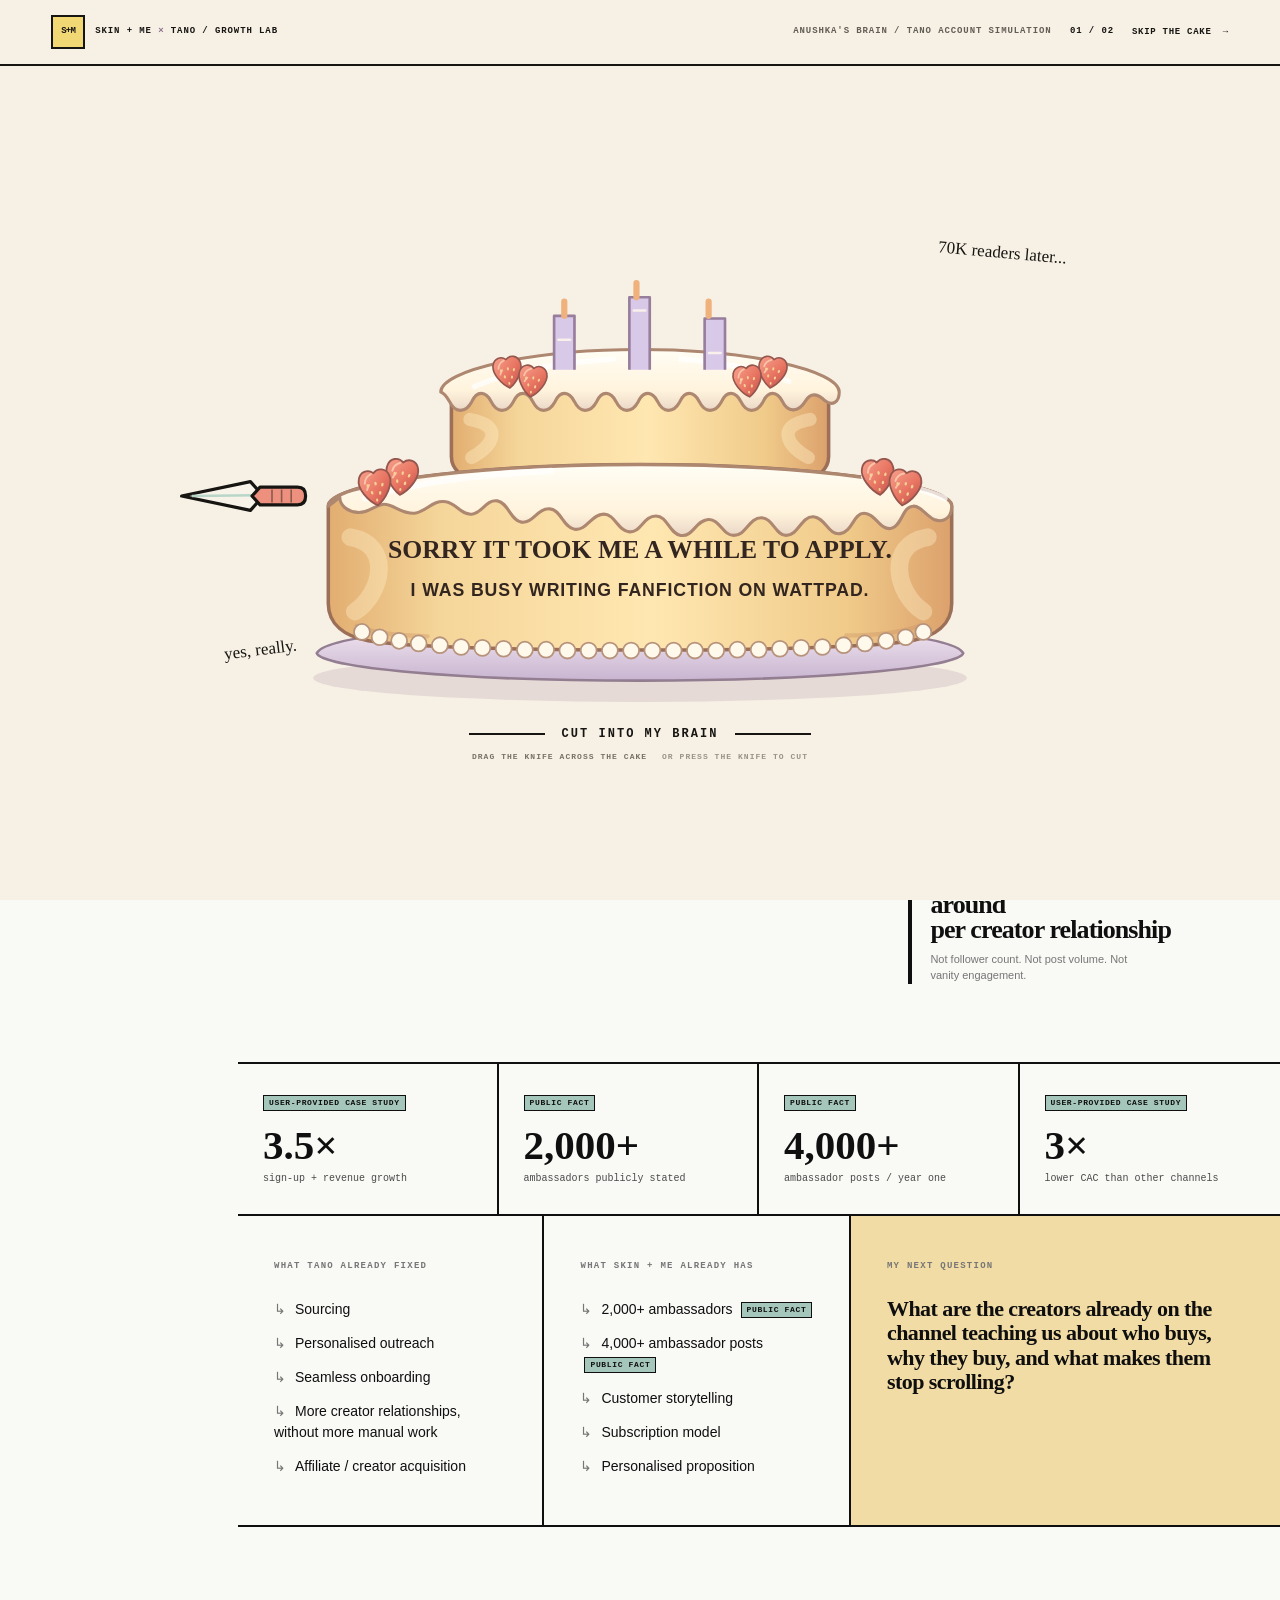
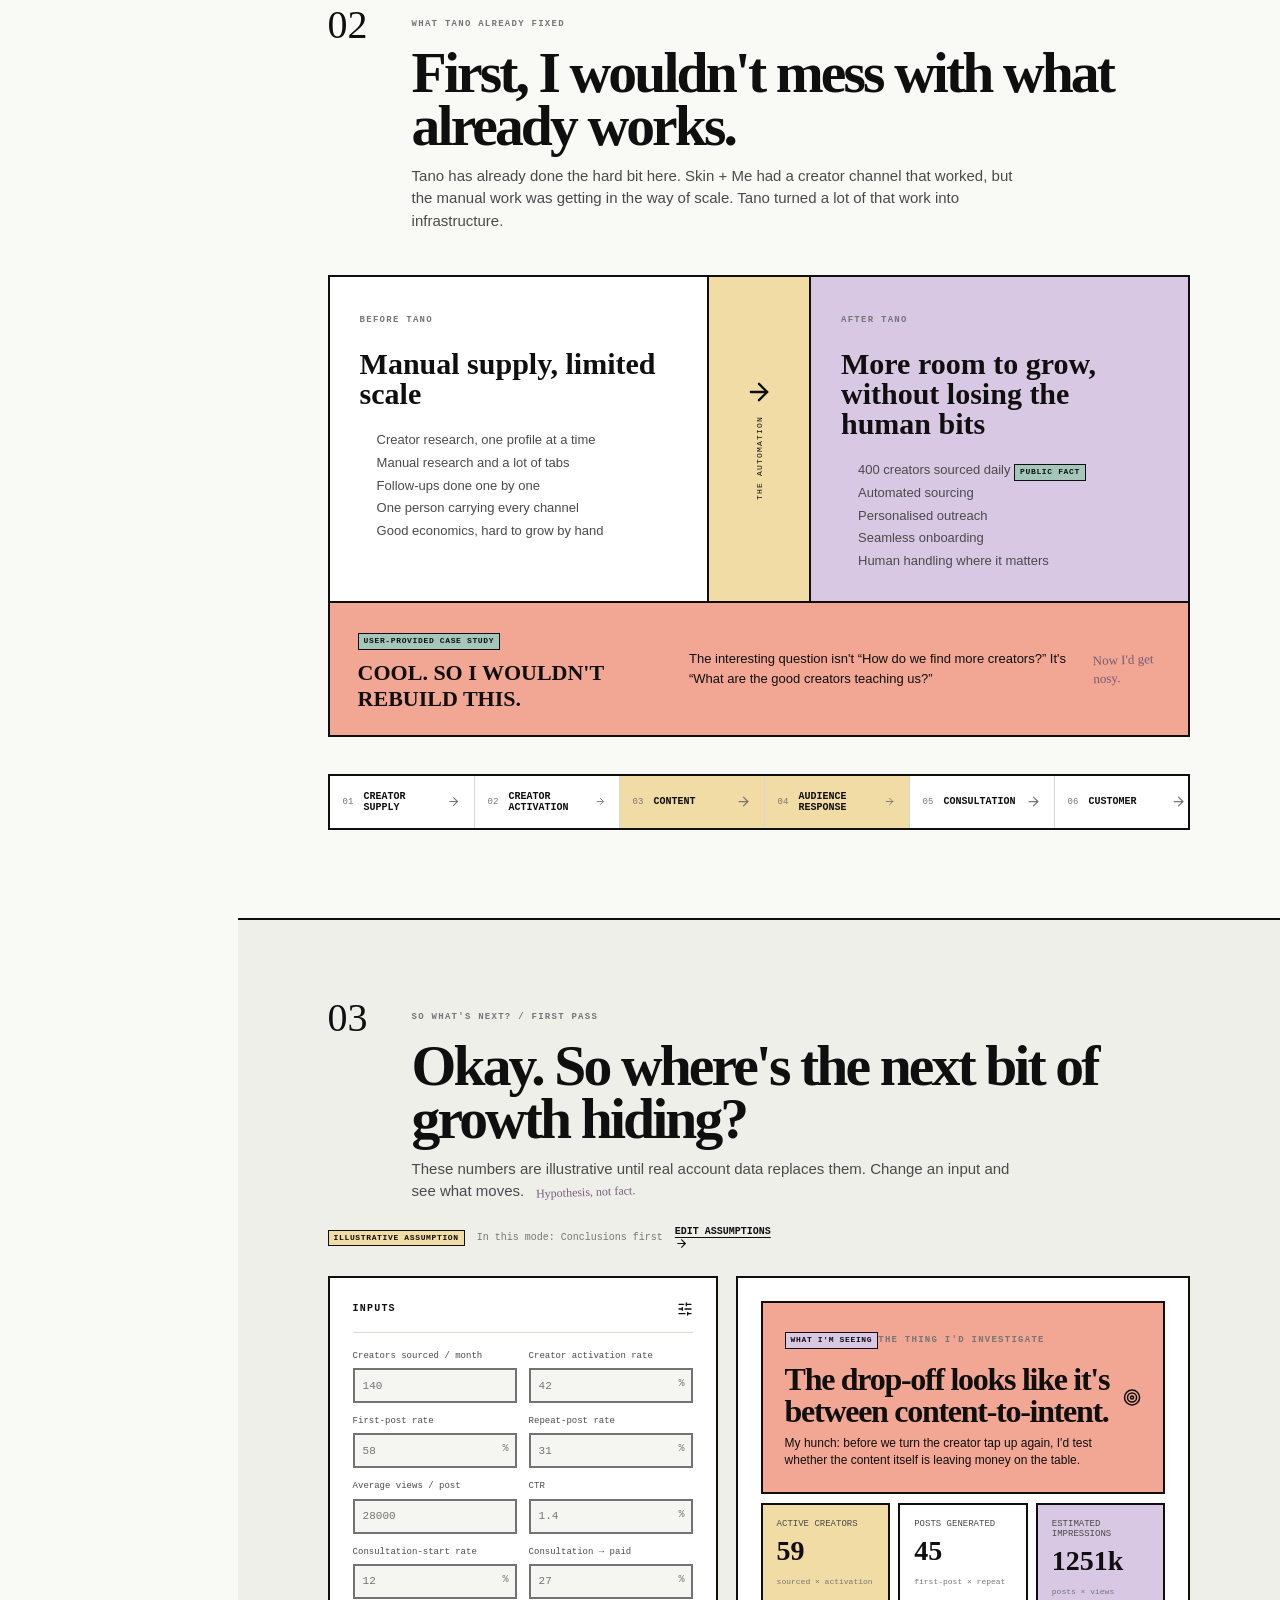
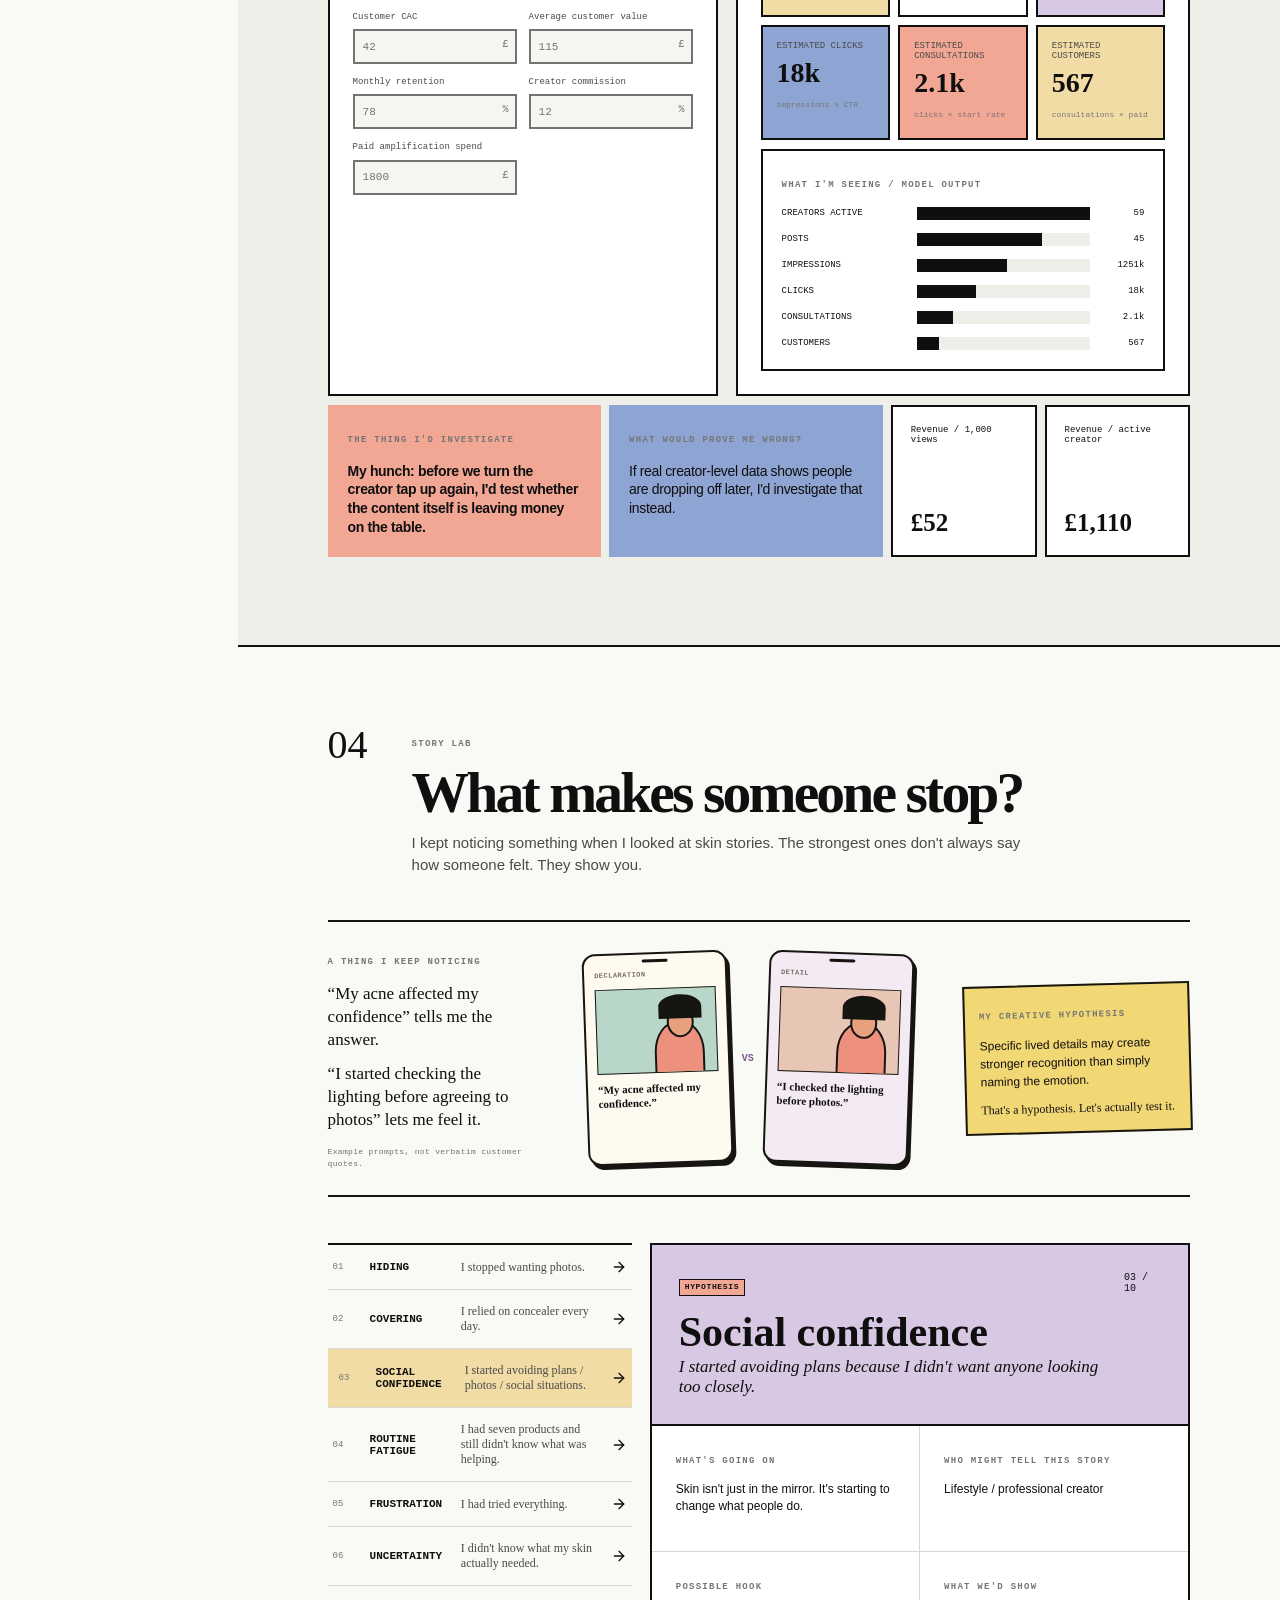
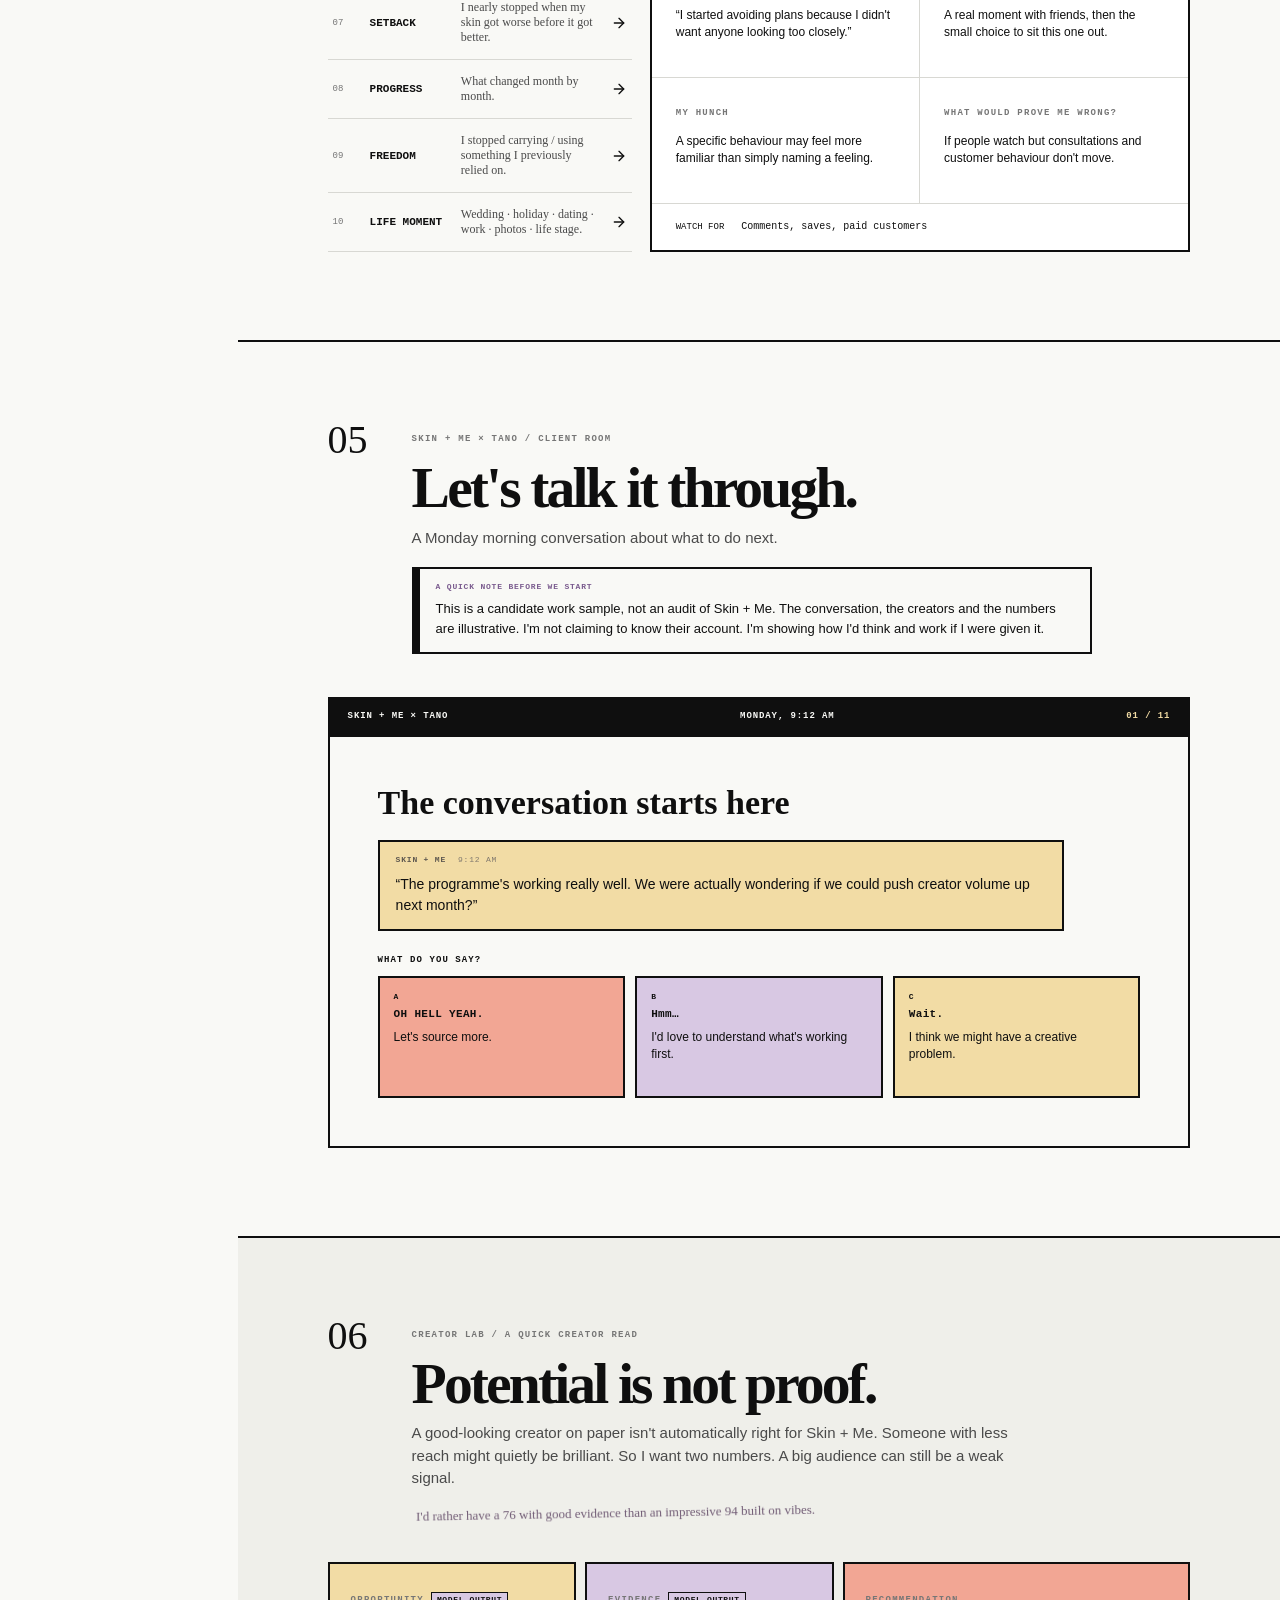
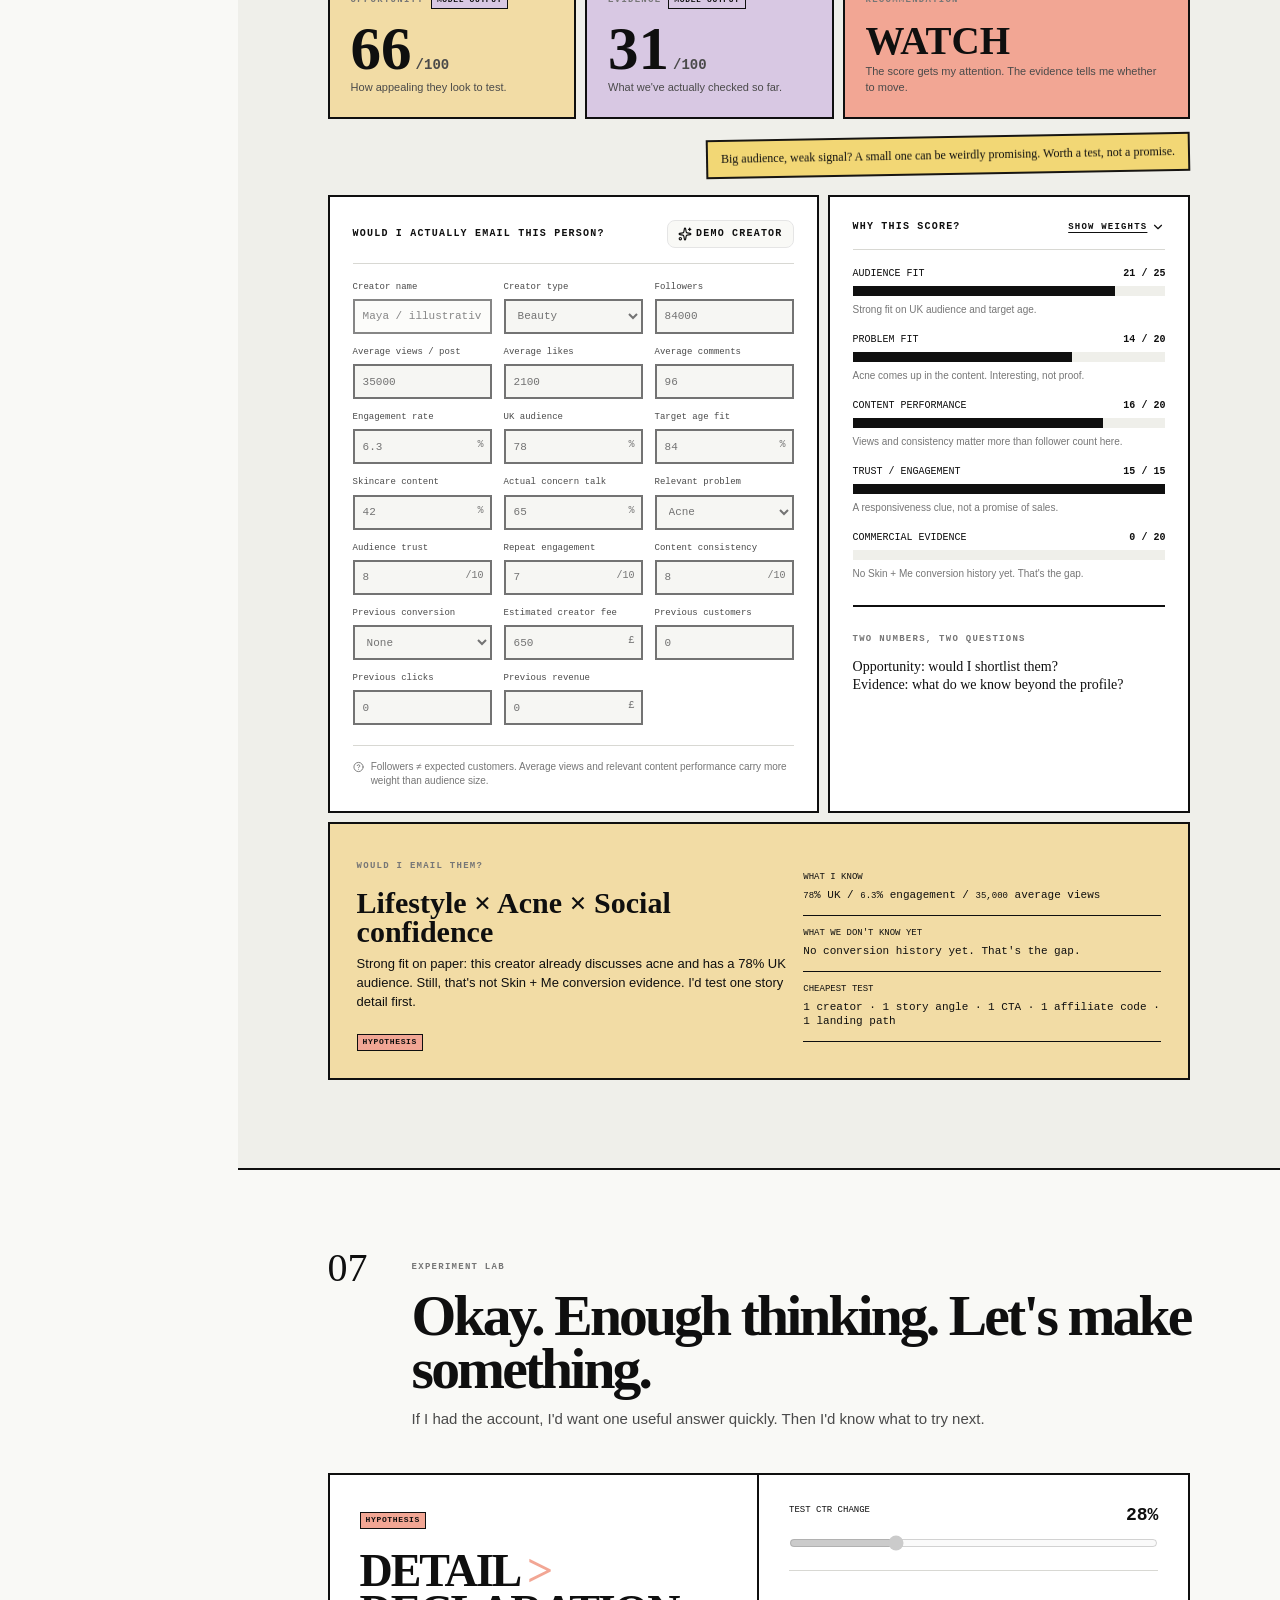
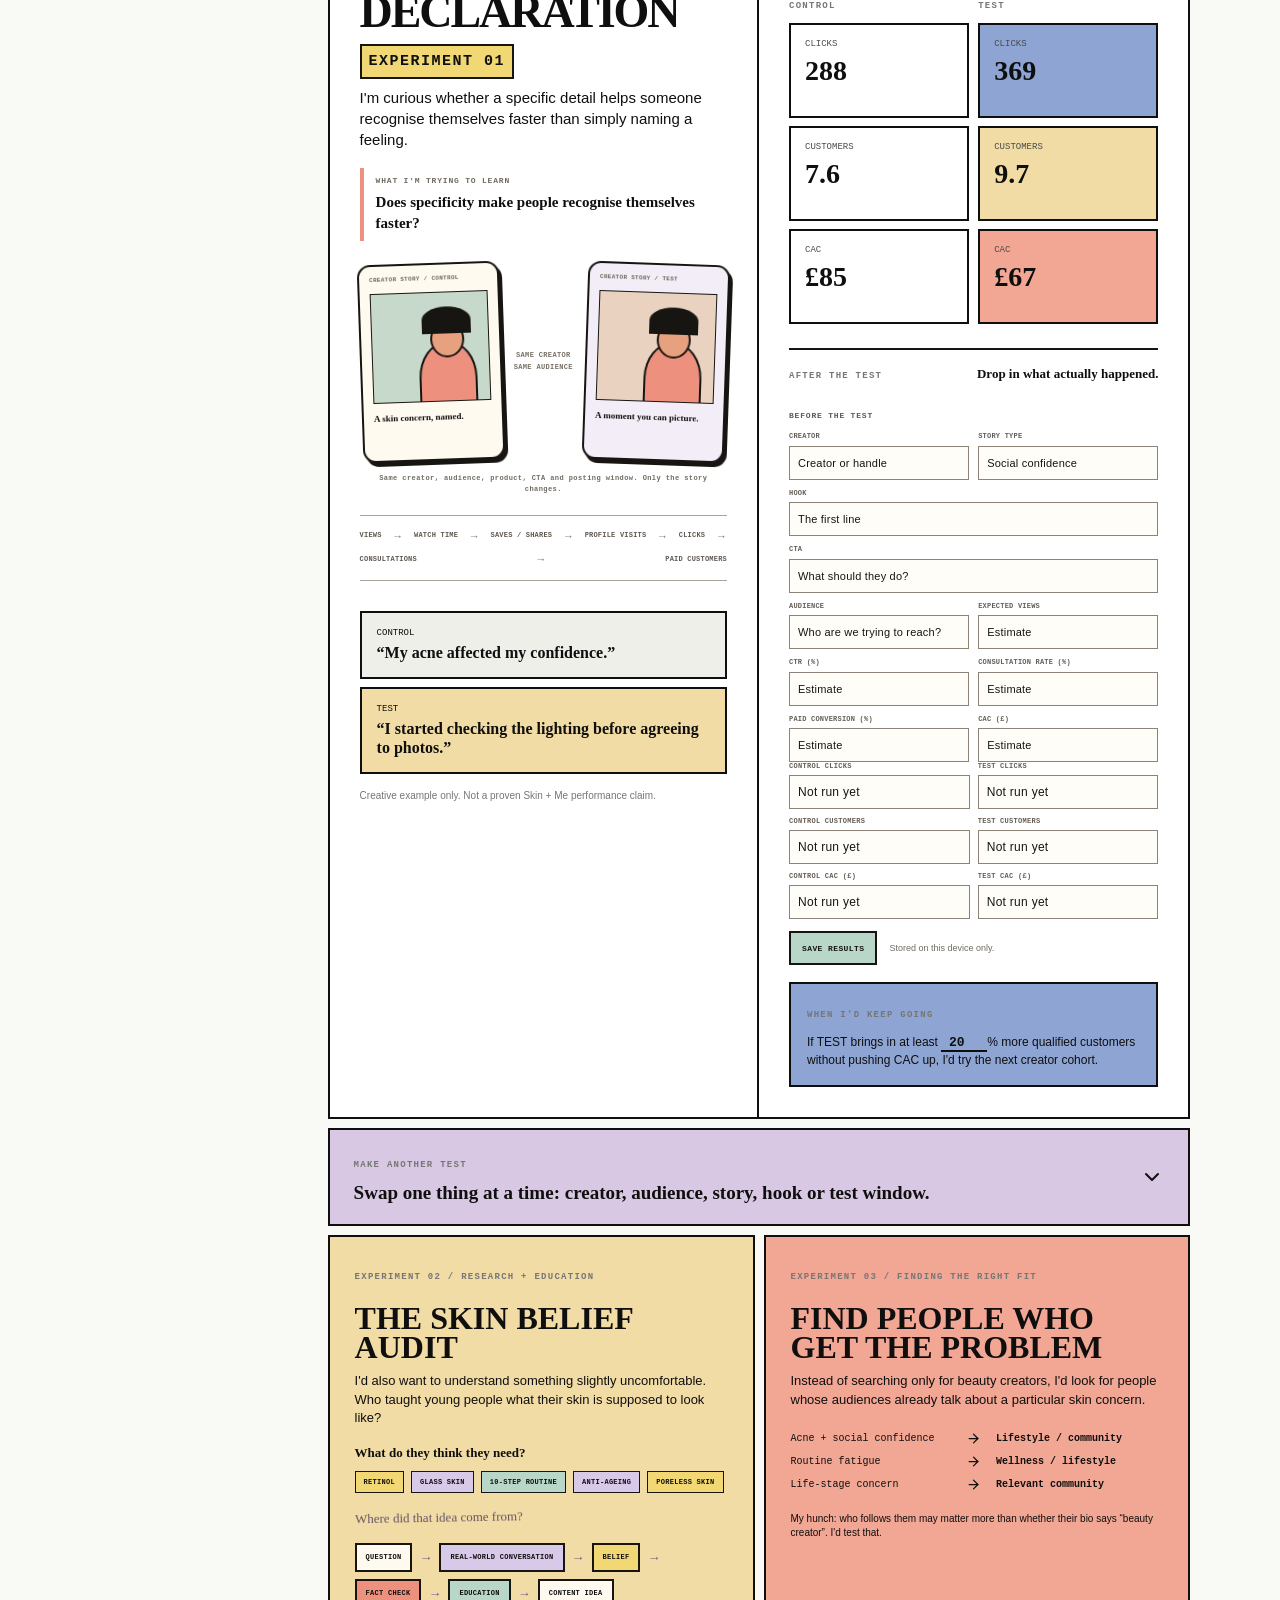
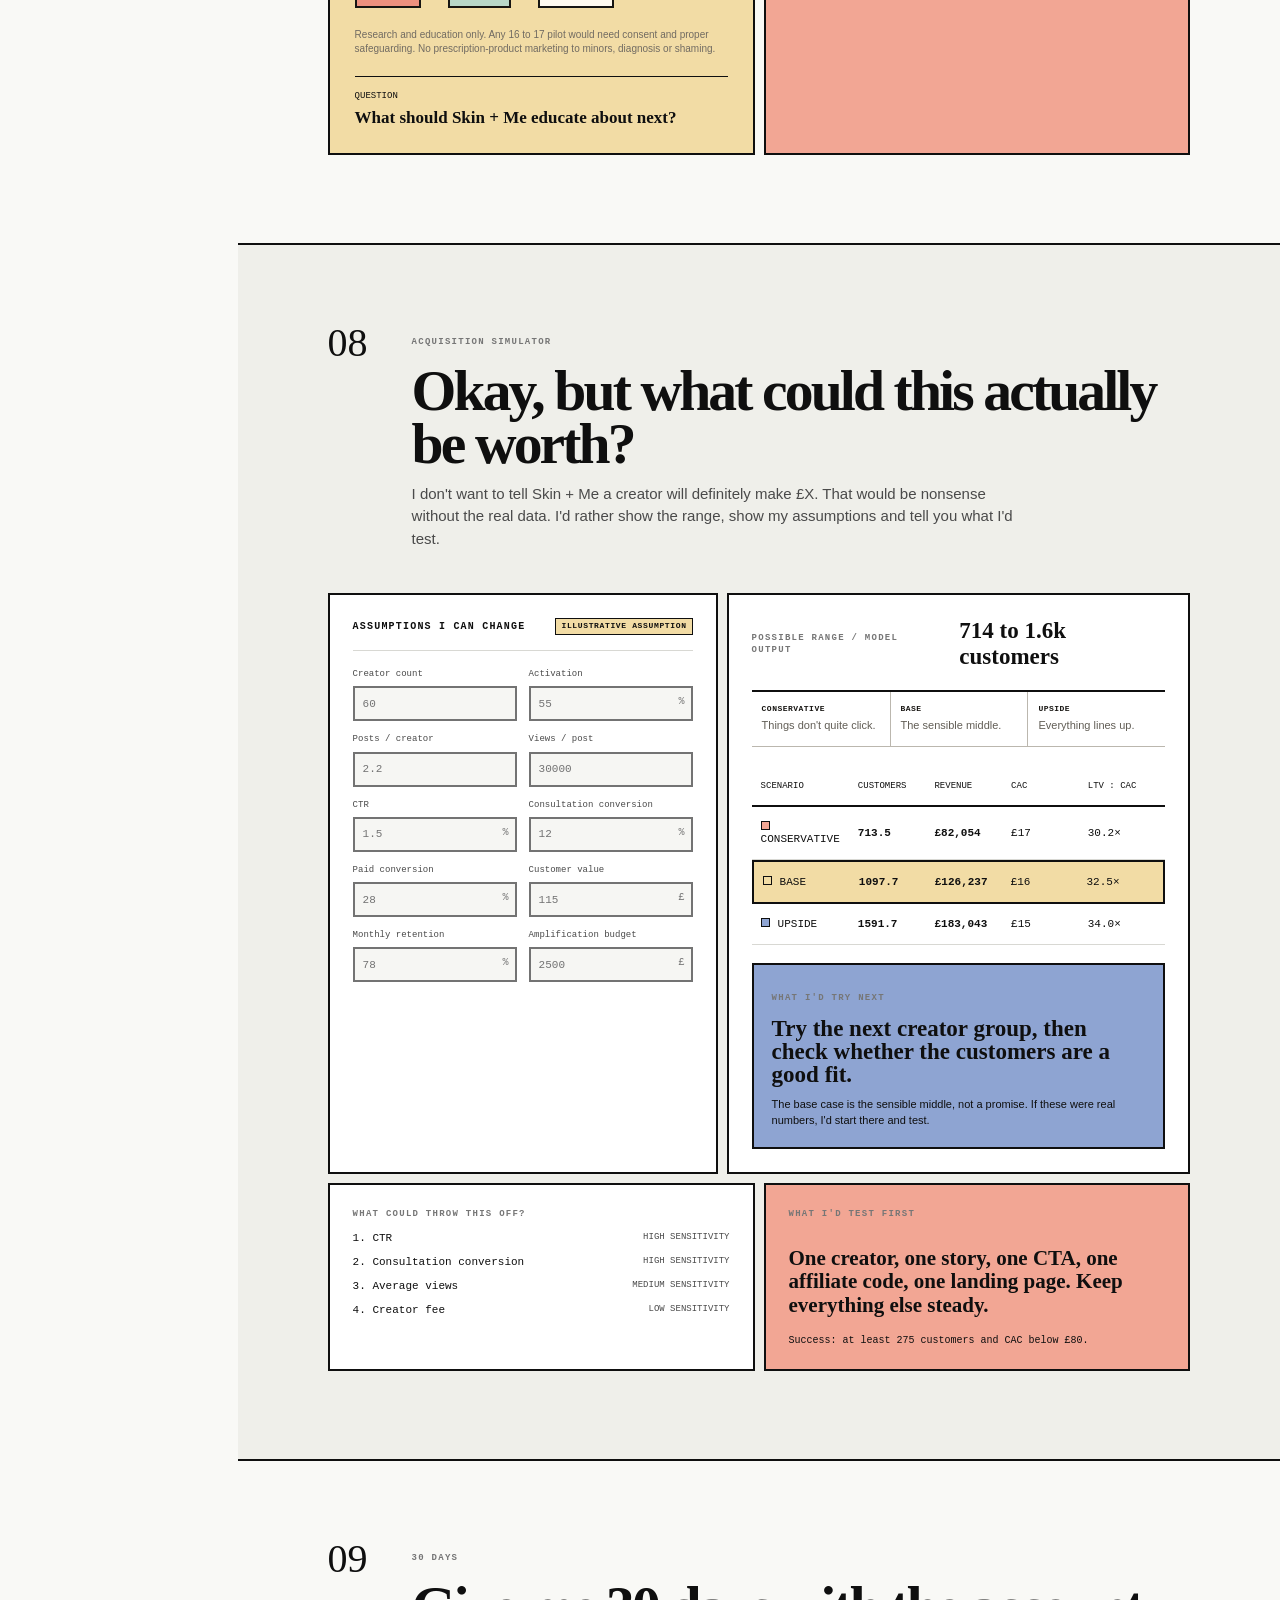
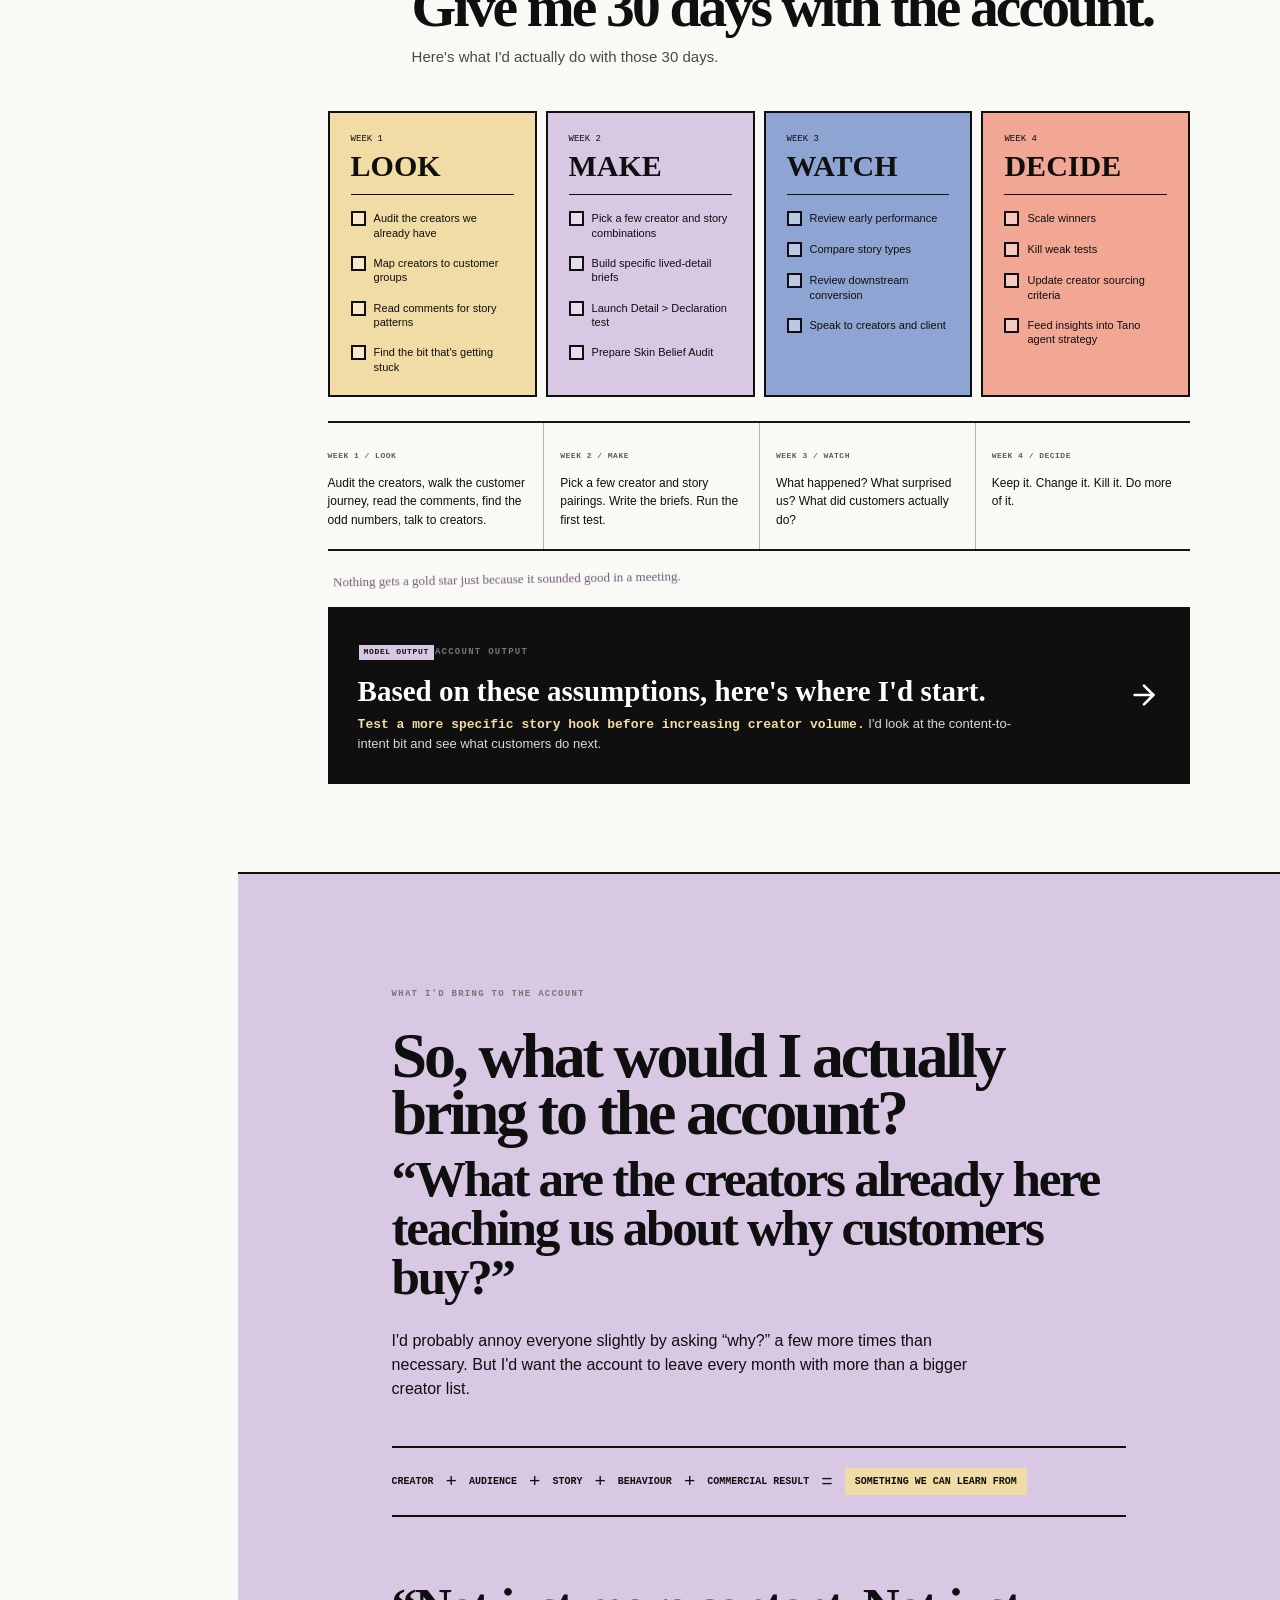
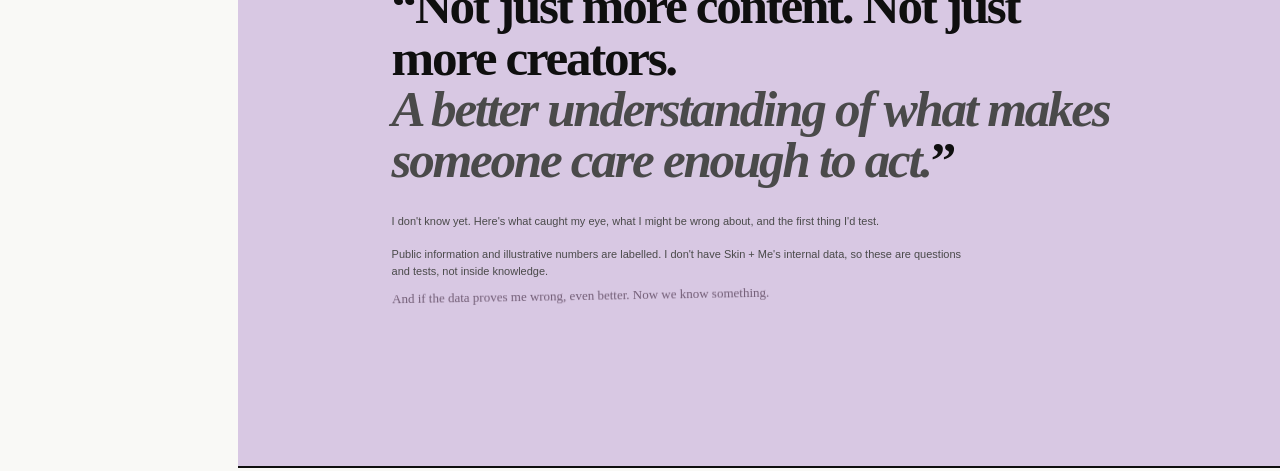
==== main.html @ 36d95159 "Initial Commit" ====
<!DOCTYPE html>
<html lang="en">

<head>
    <meta charset="UTF-8">
    <meta name="viewport" content="width=device-width, initial-scale=1.0">
    <title>scale-diagnosis</title>
    <link rel="stylesheet" href="formatting.css">
    <link rel="stylesheet" href="opening.css">
    <link rel="stylesheet" href="client-room.css">
</head>

<body>
    <div id="root">
        <div class="opening" id="opening" hidden>
            <header class="opening-topline">
                <a class="opening-wordmark" href="#" aria-label="Skin + Me by Tano, Anushka's Growth Lab">
                    <span class="opening-mark">S+M</span>
                    <span>SKIN + ME <i>×</i> TANO / GROWTH LAB</span>
                </a>
                <span class="opening-edition">ANUSHKA'S BRAIN / TANO ACCOUNT SIMULATION <b>01 / 02</b></span>
                <button class="opening-skip" id="opening-skip" type="button">SKIP THE CAKE <span aria-hidden="true">&rarr;</span></button>
            </header>

            <section class="opening-screen cake-screen" id="cake-screen" aria-labelledby="cake-accessible-title">
                <h1 class="opening-sr-only" id="cake-accessible-title">Sorry it took me a while to apply. I was busy writing fanfiction on Wattpad.</h1>
                <div class="cake-stage" id="cake-stage" aria-live="polite">
                    <svg class="opening-svg-defs" aria-hidden="true" focusable="false">
                        <defs>
                            <linearGradient id="cake-sponge" x1="0" y1="0" x2="1" y2="0">
                                <stop offset="0" stop-color="#e2ad70" />
                                <stop offset=".18" stop-color="#f5d69a" />
                                <stop offset=".52" stop-color="#ffe7b1" />
                                <stop offset=".83" stop-color="#f0cb8a" />
                                <stop offset="1" stop-color="#dca16c" />
                            </linearGradient>
                            <linearGradient id="cake-cream" x1="0" y1="0" x2="0" y2="1">
                                <stop offset="0" stop-color="#fffdf5" />
                                <stop offset=".68" stop-color="#fff3dc" />
                                <stop offset="1" stop-color="#ead7c7" />
                            </linearGradient>
                            <linearGradient id="cake-berry" x1="0" y1="0" x2="1" y2="1">
                                <stop offset="0" stop-color="#f6a18c" />
                                <stop offset=".55" stop-color="#e87562" />
                                <stop offset="1" stop-color="#bd4f4b" />
                            </linearGradient>
                            <linearGradient id="cake-plate" x1="0" y1="0" x2="0" y2="1">
                                <stop offset="0" stop-color="#f5eaf3" />
                                <stop offset="1" stop-color="#c8b4d0" />
                            </linearGradient>
                            <filter id="cake-watercolor" x="-5%" y="-5%" width="110%" height="110%">
                                <feTurbulence type="fractalNoise" baseFrequency=".035 .06" numOctaves="2" seed="8" result="pigment" />
                                <feDisplacementMap in="SourceGraphic" in2="pigment" scale="1.1" xChannelSelector="R" yChannelSelector="G" />
                            </filter>
                        </defs>
                        <symbol id="cake-illustration" viewBox="0 0 940 620">
                            <ellipse cx="470" cy="559" rx="369" ry="27" fill="#8e738d" opacity=".18" />
                            <path d="M105 531c10-20 151-34 365-34s355 14 365 34c-5 16-158 31-365 31s-360-15-365-31z" fill="url(#cake-plate)" stroke="#937d91" stroke-width="3" />
                            <path d="M257 236c0-19 94-39 213-39s213 20 213 39v73c0 15-13 25-31 28-51 9-313 9-364 0-18-3-31-13-31-28z" fill="url(#cake-sponge)" stroke="#9c7058" stroke-width="4" stroke-linejoin="round" filter="url(#cake-watercolor)" />
                            <path d="M278 267c39 7 26 30 2 43m382-43c-39 7-26 30-2 43" fill="none" stroke="#fff0c9" stroke-width="15" opacity=".4" stroke-linecap="round" />
                            <path d="M118 365c0-25 157-47 352-47s352 22 352 47v110c0 24-19 37-45 42-75 14-539 14-614 0-26-5-45-18-45-42z" fill="url(#cake-sponge)" stroke="#9c7058" stroke-width="4" stroke-linejoin="round" filter="url(#cake-watercolor)" />
                            <path d="M143 400c48 8 36 64 5 84m647-84c-48 8-36 64-5 84" fill="none" stroke="#fff0c9" stroke-width="20" opacity=".38" stroke-linecap="round" />
                            <path d="M118 365c0-25 157-47 352-47s352 22 352 47c0 14-10 19-20 15-9-4-15-16-24-15-12 1-12 22-24 25-13 3-18-17-31-17-12 0-13 21-27 23-13 2-17-18-30-19-14-1-17 21-31 21-12 0-15-20-28-20-14 0-17 20-31 20-13 0-16-19-29-18-14 1-17 20-31 18-13-2-15-22-28-22-14 0-17 19-30 18-13-1-16-20-29-20-14 0-19 19-33 17-13-2-15-22-28-23-14-1-19 17-32 15-12-2-15-22-27-24-13-2-17 14-29 15-12 1-17-12-29-14-15-3-23 12-36 13-15 1-25-12-36-10-11 2-15 10-28 9-12-1-20-8-20-17z" fill="url(#cake-cream)" stroke="#ad8770" stroke-width="3.5" stroke-linejoin="round" />
                            <path d="M160 356c54-18 127-27 210-31m353 7c37 6 68 14 91 24" fill="none" stroke="#fff" stroke-width="7" opacity=".72" stroke-linecap="round" />
                            <path d="M150 500c24 10 53 11 80 12m473-1c30 0 60-3 83-11" fill="none" stroke="#c58d62" stroke-width="5" opacity=".34" stroke-linecap="round" />
                            <path d="M245 236 C245 212 346 188 470 188 C594 188 695 212 695 236 C695 248 687 252 679 246 C671 238 663 236 657 246 C649 259 637 260 631 247 C625 235 615 234 609 247 C602 260 590 260 584 247 C578 235 568 234 562 247 C555 260 543 260 537 247 C531 235 521 234 515 247 C508 260 496 260 490 247 C484 235 474 234 468 247 C461 260 449 260 443 247 C437 235 427 234 421 247 C414 260 402 260 396 247 C390 235 380 234 374 247 C367 260 355 260 349 247 C343 235 333 234 327 247 C320 260 308 260 302 247 C296 235 286 234 280 247 C273 260 261 260 255 247 C251 240 248 237 245 236 Z" fill="url(#cake-cream)" stroke="#ad8770" stroke-width="3.5" stroke-linejoin="round" />
                            <path d="M283 230c42-18 95-27 157-31m76 0c48 4 91 12 122 25" fill="none" stroke="#fff" stroke-width="6" opacity=".76" stroke-linecap="round" />

                            <path d="M373 211v-61h23v61m62 0v-82h23v82m62 0v-58h23v58" fill="#d9c9e9" stroke="#977e9c" stroke-width="3" stroke-linejoin="round" />
                            <path d="M384.5 150v-16m81.5-5v-16m81.5 37v-16" stroke="#efb27d" stroke-width="7" stroke-linecap="round" />
                            <path d="M378 177h13m72-33h13m72 48h13" stroke="#fff6ec" stroke-width="3" opacity=".85" stroke-linecap="round" />

                            <symbol id="cake-strawberry" viewBox="0 0 56 64">
                                <path d="M28 12C20 4 8 8 5 18 0 32 15 53 28 61 41 53 56 32 51 18 48 8 36 4 28 12z" fill="url(#cake-berry)" stroke="#95564e" stroke-width="2.8" stroke-linejoin="round" />
                                <path d="M13 26c1-7 5-11 11-13m-9 23c1-3 2-5 4-7" fill="none" stroke="#ffd2b6" stroke-width="3" opacity=".78" stroke-linecap="round" />
                                <g fill="#f4d294">
                                    <ellipse cx="17" cy="30" rx="1.8" ry="2.8" transform="rotate(-17 17 30)" />
                                    <ellipse cx="29" cy="28" rx="1.8" ry="2.8" />
                                    <ellipse cx="39" cy="31" rx="1.8" ry="2.8" transform="rotate(18 39 31)" />
                                    <ellipse cx="22" cy="41" rx="1.8" ry="2.8" transform="rotate(-10 22 41)" />
                                    <ellipse cx="34" cy="43" rx="1.8" ry="2.8" transform="rotate(10 34 43)" />
                                    <ellipse cx="28" cy="53" rx="1.6" ry="2.4" />
                                </g>
                            </symbol>
                            <use href="#cake-strawberry" x="302" y="190" width="37" height="45" transform="rotate(-8 320.5 212.5)" />
                            <use href="#cake-strawberry" x="330" y="200" width="37" height="45" transform="rotate(7 348.5 222.5)" />
                            <use href="#cake-strawberry" x="601" y="190" width="37" height="45" transform="rotate(8 619.5 212.5)" />
                            <use href="#cake-strawberry" x="573" y="200" width="37" height="45" transform="rotate(-7 591.5 222.5)" />
                            <use href="#cake-strawberry" x="180" y="306" width="42" height="49" transform="rotate(6 201 330.5)" />
                            <use href="#cake-strawberry" x="150" y="318" width="42" height="49" transform="rotate(-8 171 342.5)" />
                            <use href="#cake-strawberry" x="718" y="306" width="42" height="49" transform="rotate(-6 739 330.5)" />
                            <use href="#cake-strawberry" x="748" y="318" width="42" height="49" transform="rotate(8 769 342.5)" />

                            <g fill="#fff9ec" stroke="#b7937b" stroke-width="2">
                                <circle cx="156" cy="507" r="9" /><circle cx="176" cy="513" r="9" /><circle cx="198" cy="517" r="9" />
                                <circle cx="220" cy="520" r="9" /><circle cx="244" cy="522" r="9" /><circle cx="268" cy="524" r="9" />
                                <circle cx="292" cy="525" r="9" /><circle cx="316" cy="526" r="9" /><circle cx="340" cy="527" r="9" />
                                <circle cx="364" cy="527" r="9" /><circle cx="388" cy="528" r="9" /><circle cx="412" cy="528" r="9" />
                                <circle cx="436" cy="528" r="9" /><circle cx="460" cy="528" r="9" /><circle cx="484" cy="528" r="9" />
                                <circle cx="508" cy="528" r="9" /><circle cx="532" cy="528" r="9" /><circle cx="556" cy="528" r="9" />
                                <circle cx="580" cy="527" r="9" /><circle cx="604" cy="527" r="9" /><circle cx="628" cy="526" r="9" />
                                <circle cx="652" cy="525" r="9" /><circle cx="676" cy="524" r="9" /><circle cx="700" cy="522" r="9" />
                                <circle cx="724" cy="520" r="9" /><circle cx="748" cy="517" r="9" /><circle cx="770" cy="513" r="9" />
                                <circle cx="790" cy="507" r="9" />
                            </g>
                            <text x="470" y="424" fill="#33251f" text-anchor="middle" font-family="Playfair Display Variable, Georgia, serif" font-size="29" font-weight="700">SORRY IT TOOK ME A WHILE TO APPLY.</text>
                            <text x="470" y="466" fill="#33251f" text-anchor="middle" font-family="Manrope Variable, Arial, sans-serif" font-size="20" font-weight="800" letter-spacing="1">I WAS BUSY WRITING FANFICTION ON WATTPAD.</text>
                        </symbol>
                    </svg>
                    <div class="cake-art" aria-hidden="true">
                        <div class="cake-half cake-half-left"><svg viewBox="0 0 940 620"><use href="#cake-illustration"></use></svg></div>
                        <div class="cake-half cake-half-right"><svg viewBox="0 0 940 620"><use href="#cake-illustration"></use></svg></div>
                    </div>
                    <span class="cake-note cake-note-readers">70K readers later...</span>
                    <span class="cake-note cake-note-really">yes, really.</span>
                    <button class="cake-knife" id="cake-knife" type="button" aria-label="Drag the knife across the cake, or press Enter to cut it">
                        <svg viewBox="0 0 170 50" aria-hidden="true" focusable="false">
                            <path d="M7 25 93 7l16 18-16 18z" fill="#f8f3e9" stroke="#171512" stroke-width="4" stroke-linejoin="round" />
                            <path d="m20 25 77-1" stroke="#b8d7c9" stroke-width="3" />
                            <path d="M105 14h47q10 0 10 11t-10 11h-47l-10-11z" fill="#ed907e" stroke="#171512" stroke-width="4" stroke-linejoin="round" />
                            <path d="M120 17v16m12-16v16m12-16v16" stroke="#171512" stroke-width="2" opacity=".45" />
                        </svg>
                    </button>
                    <div class="cake-reveal" id="cake-reveal" hidden>
                        <p class="reveal-overline">A SMALL, REASONABLE QUESTION</p>
                        <h2><span>SO...</span> IS THERE A PLACE AT TANO <em>FOR A WATTPAD AUTHOR?</em></h2>
                        <p class="reveal-whisper">Let's find out.</p>
                        <button class="opening-button opening-button-coral" id="open-brain" type="button">OPEN MY BRAIN <span aria-hidden="true">&rarr;</span></button>
                    </div>
                </div>
                <p class="cake-instruction" id="cake-instruction"><span class="instruction-line"></span> CUT INTO MY BRAIN <span class="instruction-line"></span></p>
                <p class="cake-hint">DRAG THE KNIFE ACROSS THE CAKE <span>OR PRESS THE KNIFE TO CUT</span></p>
            </section>

            <section class="opening-screen brain-screen" id="brain-screen" aria-labelledby="brain-copy-title" hidden>
                <div class="brain-layout">
                    <div class="brain-artboard" role="img" aria-label="Anushka, an expressive editorial illustration with an open lilac brain and a collage of ideas: 70K community, creators, growth, story, AI, operations, £17K leakage, 37 to 7, £50K deal, but why, test it, and Skin + Me. Creator card, phone, skincare tube, magnifier, graph, calculator, sticky note, speech bubble, funnel, customer profile, AI agent, notebook, camera, writing notebook, spreadsheet and question mark orbit her.">
                        <svg class="brain-person" viewBox="0 0 500 620" aria-hidden="true" focusable="false">
                            <path d="M111 578c10-91 49-141 139-157 97-17 165 40 181 157z" fill="#ed907e" stroke="#171512" stroke-width="7" stroke-linejoin="round" />
                            <path d="M206 433c8-32 5-52-6-75h116c-11 27-11 54 1 77l-59 52z" fill="#e8a17f" stroke="#171512" stroke-width="6" stroke-linejoin="round" />
                            <path d="M125 307c-14-123 19-221 126-239 110-18 160 74 145 218-11 96-55 161-137 164-75 3-122-54-134-143" fill="#191713" stroke="#171512" stroke-width="7" stroke-linejoin="round" />
                            <path d="M163 275c-2-99 42-163 111-162 70 2 109 68 91 168-14 79-38 133-103 137-59 4-91-59-99-143" fill="#e8a17f" stroke="#171512" stroke-width="6" />
                            <path d="M153 205c-5-50 3-95 36-127 21-21 46-31 72-31 29 0 58 15 76 38 15 19 21 46 19 76-16-11-26-27-29-47-19 25-52 40-99 42-29 1-52 16-75 49" fill="#191713" stroke="#171512" stroke-width="7" stroke-linejoin="round" />
                            <path d="M190 174c-11-37 4-71 34-84 15-7 32-6 45 0 10-18 29-28 49-22 22 7 33 28 30 48 22 10 31 37 21 58-10 21-33 29-54 23-11 16-34 22-52 12-19 8-42 2-51-14-9 0-17-8-22-21z" fill="#d9c9e9" stroke="#171512" stroke-width="5" stroke-linejoin="round" />
                            <path d="M227 109c-8 10-8 22 1 31m31-42c-8 13-6 25 4 33m31-46c-9 12-8 25 2 33m37-20c-9 10-10 19-4 28m-104 11c12-6 23-3 31 7m30-8c11-8 24-7 33 2m-11 31c-9-7-19-8-30-2" fill="none" stroke="#171512" stroke-width="4" stroke-linecap="round" />
                            <path d="M192 246q24-20 48 0m67 0q24-20 46 2" fill="none" stroke="#171512" stroke-width="6" stroke-linecap="round" />
                            <circle cx="215" cy="265" r="7" fill="#171512" />
                            <circle cx="330" cy="265" r="7" fill="#171512" />
                            <path d="M265 267q-12 30-5 38l16 2" fill="none" stroke="#171512" stroke-width="5" stroke-linecap="round" stroke-linejoin="round" />
                            <path d="M237 330q29 24 61-4" fill="none" stroke="#171512" stroke-width="6" stroke-linecap="round" />
                            <path d="M124 309q-27-15-28 12 1 25 33 28m274-49q26-11 27 16-4 25-34 27" fill="#e8a17f" stroke="#171512" stroke-width="6" />
                            <path d="m126 571 70-76 64 40 77-44 76 80" fill="none" stroke="#171512" stroke-width="7" stroke-linejoin="round" />
                            <path d="m226 455 33 27 34-27" fill="#f2d775" stroke="#171512" stroke-width="5" stroke-linejoin="round" />
                            <path d="M153 198q-21-26-31-9m249-14q18-25 28-7" fill="none" stroke="#b8d7c9" stroke-width="7" stroke-linecap="round" />
                            <path d="M105 120l-16-17m26 4-1-23m18 29 12-17m225 53 18-14m-10 32 24-2" fill="none" stroke="#ed907e" stroke-width="5" stroke-linecap="round" />
                        </svg>

                        <span class="brain-token token-community">70K COMMUNITY</span>
                        <span class="brain-token token-creators" data-flight="creator">CREATORS</span>
                        <span class="brain-token token-growth">GROWTH</span>
                        <span class="brain-token token-story" data-flight="story">STORY</span>
                        <span class="brain-token token-ai">AI</span>
                        <span class="brain-token token-operations">OPERATIONS</span>
                        <span class="brain-token token-leakage">&pound;17K LEAKAGE</span>
                        <span class="brain-token token-ratio">37 &rarr; 7</span>
                        <span class="brain-token token-deal">&pound;50K DEAL</span>
                        <span class="brain-token token-why" data-flight="diagnosis">BUT WHY?</span>
                        <span class="brain-token token-test" data-flight="experiments">TEST IT</span>
                        <span class="brain-token token-skin">SKIN + ME</span>

                        <div class="brain-object creator-card" role="presentation"><span>CREATOR PROFILE</span><strong>MAYA / 70K</strong><small>skincare · UK</small></div>
                        <div class="brain-object thought-phone" role="presentation"><span class="phone-camera"></span><span class="phone-picture"></span><span class="phone-caption">4 STORIES</span></div>
                        <div class="brain-object skincare-tube" role="presentation"><span>SKIN</span><i></i></div>
                        <div class="brain-object magnifier" role="presentation"><span></span></div>
                        <div class="brain-object graph-card" role="presentation"><span>WEEK 04</span><svg viewBox="0 0 90 44" aria-hidden="true"><path d="M3 37 22 28 37 31 56 12 69 18 86 4" /></svg></div>
                        <div class="brain-object calculator" data-flight="simulator" role="presentation"><span>+</span><span>&pound;</span><span>=</span><span>?</span></div>
                        <div class="brain-object sticky-note" role="presentation">but what<br>changed?</div>
                        <div class="brain-object speech-bubble" role="presentation">BUT WHY?</div>
                        <div class="brain-object funnel" role="presentation"><i></i></div>
                        <div class="brain-object customer-card" role="presentation"><span>CUSTOMER</span><strong>routine-first</strong><small>new to actives</small></div>
                        <div class="brain-object ai-agent" role="presentation"><b>AI</b><i></i><i></i><i></i></div>
                        <div class="brain-object writing-notebook" role="presentation"><span>DRAFT / CH. 48</span><i></i><i></i><i></i></div>
                        <div class="brain-object camera-object" role="presentation"><span></span><i></i></div>
                        <div class="brain-object spreadsheet" role="presentation"><span>TEST</span><span>VIEW</span><span>ACT</span><span>0.8</span><span>2.1</span><span>3.4</span></div>
                        <span class="brain-object question-mark" role="presentation">?</span>
                        <span class="brain-doodle doodle-spark" aria-hidden="true">✳</span>
                        <span class="brain-doodle doodle-loop" aria-hidden="true">↝</span>
                    </div>

                    <div class="brain-copy">
                        <p class="brain-eyebrow">ANUSHKA'S BRAIN <span>/ CURRENTLY OVERTHINKING SKIN + ME</span></p>
                        <h2 id="brain-copy-title">Okay, give me <em>the account.</em></h2>
                        <p class="brain-copy-lead">I have a slightly annoying habit of asking ‘but why?’ after everyone else has moved on.</p>
                        <p>So I pretended you gave me Skin + Me tomorrow.<br>Here's where my brain went.</p>
                        <p class="brain-handwritten">Not a pitch deck.<br>Just me thinking out loud.</p>
                        <button class="opening-button opening-button-ink" id="open-account" type="button">OPEN THE ACCOUNT <span aria-hidden="true">&rarr;</span></button>
                    </div>
                </div>
            </section>
        </div>
        <div class="lab-shell" x-file-name="Home" x-line-number="160" x-column="9" x-component="div" x-id="Home_160_9"
            x-dynamic="true" x-source-type="computed" x-source-editable="false">
            <aside class="side-nav " data-testid="main-navigation" x-file-name="Home" x-line-number="161" x-column="4"
                x-component="aside" x-id="Home_161_4" x-dynamic="false">
                <div class="brand-lockup" x-file-name="Home" x-line-number="162" x-column="6" x-component="div"
                    x-id="Home_162_6" x-dynamic="false">
                    <div class="brand-mark" x-file-name="Home" x-line-number="162" x-column="36" x-component="div"
                        x-id="Home_162_36" x-dynamic="false">
                        S+M
                    </div>
                    <div x-file-name="Home" x-line-number="162" x-column="73" x-component="div" x-id="Home_162_73"
                        x-dynamic="false">
                        <strong x-file-name="Home" x-line-number="162" x-column="78" x-component="strong"
                            x-id="Home_162_78" x-dynamic="false">SKIN + ME</strong>
                        <span x-file-name="Home" x-line-number="162" x-column="104" x-component="span"
                            x-id="Home_162_104" x-dynamic="false">× TANO / GROWTH LAB</span>
                    </div>
                </div>
                <button class="mobile-close" aria-label="Close navigation" data-testid="navigation-close-button"
                    x-file-name="Home" x-line-number="163" x-column="6" x-component="button" x-id="Home_163_6"
                    x-dynamic="false">
                    <svg xmlns="http://www.w3.org/2000/svg" width="18" height="18" viewBox="0 0 24 24" fill="none"
                        stroke="currentColor" stroke-width="2" stroke-linecap="round" stroke-linejoin="round"
                        class="lucide lucide-x" aria-hidden="true">
                        <path d="M18 6 6 18"></path>
                        <path d="m6 6 12 12"></path>
                    </svg>
                </button>
                <div class="nav-label" x-file-name="Home" x-line-number="164" x-column="6" x-component="div"
                    x-id="Home_164_6" x-dynamic="false">ACCOUNT WORKSPACE</div>
                <nav x-file-name="Home" x-line-number="165" x-column="6" x-component="nav" x-id="Home_165_6"
                    x-dynamic="true" x-source-type="computed" x-source-editable="false">
                    <a href="#account" data-testid="nav-account" x-file-name="Home" x-line-number="165" x-column="42"
                        x-component="a" x-id="Home_165_42" x-dynamic="true" x-source-type="computed"
                        x-source-editable="false"><span x-file-name="Home" x-line-number="165" x-column="138"
                            x-component="span" x-id="Home_165_138" x-dynamic="true" x-source-type="computed"
                            x-source-editable="false">01</span>ACCOUNT</a><a href="#engine" data-testid="nav-engine"
                        x-file-name="Home" x-line-number="165" x-column="42" x-component="a" x-id="Home_165_42"
                        x-dynamic="true" x-source-type="computed" x-source-editable="false">
                        <span x-file-name="Home" x-line-number="165" x-column="138" x-component="span"
                            x-id="Home_165_138" x-dynamic="true" x-source-type="computed"
                            x-source-editable="false">02</span>
                        WHAT TANO ALREADY FIXED
                    </a>
                    <a href="#diagnosis" data-testid="nav-diagnosis" x-file-name="Home" x-line-number="165"
                        x-column="42" x-component="a" x-id="Home_165_42" x-dynamic="true" x-source-type="computed"
                        x-source-editable="false">
                        <span x-file-name="Home" x-line-number="165" x-column="138" x-component="span"
                            x-id="Home_165_138" x-dynamic="true" x-source-type="computed"
                            x-source-editable="false">03</span>
                        SO WHAT'S NEXT?
                    </a>
                    <a href="#story" data-testid="nav-story" x-file-name="Home" x-line-number="165" x-column="42"
                        x-component="a" x-id="Home_165_42" x-dynamic="true" x-source-type="computed"
                        x-source-editable="false">
                        <span x-file-name="Home" x-line-number="165" x-column="138" x-component="span"
                            x-id="Home_165_138" x-dynamic="true" x-source-type="computed"
                            x-source-editable="false">04</span>
                        STORY LAB
                    </a>
                    <a href="#client-room" data-testid="nav-client-room"><span>05</span>CLIENT ROOM</a>
                    <a href="#creator" data-testid="nav-creator" x-file-name="Home" x-line-number="165" x-column="42"
                        x-component="a" x-id="Home_165_42" x-dynamic="true" x-source-type="computed"
                        x-source-editable="false">
                        <span x-file-name="Home" x-line-number="165" x-column="138" x-component="span"
                            x-id="Home_165_138" x-dynamic="true" x-source-type="computed"
                            x-source-editable="false">07</span>
                        CREATOR LAB
                    </a>
                    <a href="#experiments" data-testid="nav-experiments" x-file-name="Home" x-line-number="165"
                        x-column="42" x-component="a" x-id="Home_165_42" x-dynamic="true" x-source-type="computed"
                        x-source-editable="false">
                        <span x-file-name="Home" x-line-number="165" x-column="138" x-component="span"
                            x-id="Home_165_138" x-dynamic="true" x-source-type="computed"
                            x-source-editable="false">06</span>
                        EXPERIMENT LAB
                    </a>
                    <a href="#simulator" data-testid="nav-simulator" x-file-name="Home" x-line-number="165"
                        x-column="42" x-component="a" x-id="Home_165_42" x-dynamic="true" x-source-type="computed"
                        x-source-editable="false">
                        <span x-file-name="Home" x-line-number="165" x-column="138" x-component="span"
                            x-id="Home_165_138" x-dynamic="true" x-source-type="computed"
                            x-source-editable="false">08</span>
                        ACQUISITION SIMULATOR
                    </a>
                    <a href="#plan" data-testid="nav-plan" x-file-name="Home" x-line-number="165" x-column="42"
                        x-component="a" x-id="Home_165_42" x-dynamic="true" x-source-type="computed"
                        x-source-editable="false">
                        <span x-file-name="Home" x-line-number="165" x-column="138" x-component="span"
                            x-id="Home_165_138" x-dynamic="true" x-source-type="computed"
                            x-source-editable="false">09</span>
                        30 DAYS
                    </a>
                </nav>
                <div class="side-footer" x-file-name="Home" x-line-number="166" x-column="6" x-component="div"
                    x-id="Home_166_6" x-dynamic="false">
                    <div class="signal-dot" x-file-name="Home" x-line-number="166" x-column="35" x-component="div"
                        x-id="Home_166_35" x-dynamic="false">
                    </div>
                    <span x-file-name="Home" x-line-number="166" x-column="66" x-component="span" x-id="Home_166_66"
                        x-dynamic="false">
                        LOCAL MODEL / NO LIVE DATA
                    </span>
                </div>
            </aside>
            <main class="main-canvas" x-file-name="Home" x-line-number="169" x-column="4" x-component="main"
                x-id="Home_169_4" x-dynamic="false">
                <header class="topbar" x-file-name="Home" x-line-number="170" x-column="6" x-component="header"
                    x-id="Home_170_6" x-dynamic="false">
                    <button class="mobile-menu" aria-label="Open navigation" data-testid="navigation-open-button"
                        x-file-name="Home" x-line-number="170" x-column="33" x-component="button" x-id="Home_170_33"
                        x-dynamic="false">
                        <svg xmlns="http://www.w3.org/2000/svg" width="20" height="20" viewBox="0 0 24 24" fill="none"
                            stroke="currentColor" stroke-width="2" stroke-linecap="round" stroke-linejoin="round"
                            class="lucide lucide-menu" aria-hidden="true">
                            <path d="M4 5h16"></path>
                            <path d="M4 12h16"></path>
                            <path d="M4 19h16"></path>
                        </svg>
                    </button>
                    <span class="topbar-path" x-file-name="Home" x-line-number="170" x-column="193" x-component="span"
                        x-id="Home_170_193" x-dynamic="false">ACCOUNT / SKIN + ME / 2025–26</span>
                    <div class="topbar-actions" x-file-name="Home" x-line-number="170" x-column="259" x-component="div"
                        x-id="Home_170_259" x-dynamic="false">
                        <div class="mode-switch" data-testid="mode-switch" x-file-name="Home" x-line-number="170"
                            x-column="291" x-component="div" x-id="Home_170_291" x-dynamic="true"
                            x-source-type="computed" x-source-editable="false">
                            <span class="eyebrow" x-file-name="Home" x-line-number="170" x-column="346"
                                x-component="span" x-id="Home_170_346" x-dynamic="false">MODE</span>
                            <button class="mode-active" data-testid="mode-interview-button" x-file-name="Home"
                                x-line-number="170" x-column="442" x-component="button" x-id="Home_170_442"
                                x-dynamic="true" x-source-type="static-imported" x-source-editable="false"
                                x-array-item-param="item">INTERVIEW</button>
                            <button class="" data-testid="mode-client-button" x-file-name="Home" x-line-number="170"
                                x-column="442" x-component="button" x-id="Home_170_442" x-dynamic="true"
                                x-source-type="static-imported" x-source-editable="false"
                                x-array-item-param="item">CLIENT</button>
                            <button class="" data-testid="mode-demo-button" x-file-name="Home" x-line-number="170"
                                x-column="442" x-component="button" x-id="Home_170_442" x-dynamic="true"
                                x-source-type="static-imported" x-source-editable="false"
                                x-array-item-param="item">DEMO</button>
                        </div>
                        <button type="button" tabindex="0" data-slot="button" x-file-name="Home" x-line-number="170"
                            x-column="611" x-component="Button" x-id="Home_170_611" x-dynamic="false"
                            data-testid="open-sources-button"
                            class="group/button inline-flex shrink-0 items-center justify-center border bg-clip-padding font-medium whitespace-nowrap transition-all outline-none select-none focus-visible:border-ring focus-visible:ring-3 focus-visible:ring-ring/50 active:not-aria-[haspopup]:translate-y-px disabled:pointer-events-none disabled:opacity-50 aria-invalid:border-destructive aria-invalid:ring-3 aria-invalid:ring-destructive/20 dark:aria-invalid:border-destructive/50 dark:aria-invalid:ring-destructive/40 [&amp;_svg]:pointer-events-none [&amp;_svg]:shrink-0 border-border bg-background hover:bg-muted hover:text-foreground aria-expanded:bg-muted aria-expanded:text-foreground dark:border-input dark:bg-input/30 dark:hover:bg-input/50 h-7 gap-1 rounded-[min(var(--radius-md),12px)] px-2.5 text-[0.8rem] in-data-[slot=button-group]:rounded-lg has-data-[icon=inline-end]:pr-1.5 has-data-[icon=inline-start]:pl-1.5 [&amp;_svg:not([class*='size-'])]:size-3.5"><svg
                                xmlns="http://www.w3.org/2000/svg" width="15" height="15" viewBox="0 0 24 24"
                                fill="none" stroke="currentColor" stroke-width="2" stroke-linecap="round"
                                stroke-linejoin="round" class="lucide lucide-circle-question-mark" aria-hidden="true"
                                x-file-name="Home" x-line-number="170" x-column="718" x-component="CircleHelp"
                                x-id="Home_170_718" x-dynamic="false">
                                <circle cx="12" cy="12" r="10"></circle>
                                <path d="M9.09 9a3 3 0 0 1 5.83 1c0 2-3 3-3 3"></path>
                                <path d="M12 17h.01"></path>
                            </svg> SOURCES</button><button type="button" tabindex="0" data-slot="button"
                            x-file-name="Home" x-line-number="170" x-column="759" x-component="Button"
                            x-id="Home_170_759" x-dynamic="false" data-testid="reset-assumptions-button"
                            class="group/button inline-flex shrink-0 items-center justify-center border bg-clip-padding font-medium whitespace-nowrap transition-all outline-none select-none focus-visible:border-ring focus-visible:ring-3 focus-visible:ring-ring/50 active:not-aria-[haspopup]:translate-y-px disabled:pointer-events-none disabled:opacity-50 aria-invalid:border-destructive aria-invalid:ring-3 aria-invalid:ring-destructive/20 dark:aria-invalid:border-destructive/50 dark:aria-invalid:ring-destructive/40 [&amp;_svg]:pointer-events-none [&amp;_svg]:shrink-0 border-border bg-background hover:bg-muted hover:text-foreground aria-expanded:bg-muted aria-expanded:text-foreground dark:border-input dark:bg-input/30 dark:hover:bg-input/50 h-7 gap-1 rounded-[min(var(--radius-md),12px)] px-2.5 text-[0.8rem] in-data-[slot=button-group]:rounded-lg has-data-[icon=inline-end]:pr-1.5 has-data-[icon=inline-start]:pl-1.5 [&amp;_svg:not([class*='size-'])]:size-3.5"><svg
                                xmlns="http://www.w3.org/2000/svg" width="15" height="15" viewBox="0 0 24 24"
                                fill="none" stroke="currentColor" stroke-width="2" stroke-linecap="round"
                                stroke-linejoin="round" class="lucide lucide-rotate-ccw" aria-hidden="true"
                                x-file-name="Home" x-line-number="170" x-column="853" x-component="RotateCcw"
                                x-id="Home_170_853" x-dynamic="false">
                                <path d="M3 12a9 9 0 1 0 9-9 9.75 9.75 0 0 0-6.74 2.74L3 8"></path>
                                <path d="M3 3v5h5"></path>
                            </svg> RESET</button>
                    </div>
                </header>
                <section id="account" class="hero-section" data-testid="section-account" x-file-name="Home"
                    x-line-number="172" x-column="6" x-component="section" x-id="Home_172_6" x-dynamic="false">
                    <div class="hero-copy" x-file-name="Home" x-line-number="172" x-column="83" x-component="div"
                        x-id="Home_172_83" x-dynamic="false">
                        <div class="eyebrow hero-eyebrow" x-file-name="Home" x-line-number="172" x-column="110"
                            x-component="div" x-id="Home_172_110" x-dynamic="false">
                            ANUSHKA'S BRAIN / TANO ACCOUNT SIMULATION
                            <span data-testid="provenance-hypothesis" class="provenance provenance-hypothesis"
                                x-file-name="Home" x-line-number="47" x-column="9" x-component="span" x-id="Home_47_9"
                                x-dynamic="true" x-source-type="prop" x-source-var="label"
                                x-source-editable="false">HYPOTHESIS</span>
                        </div>
                        <h1 x-file-name="Home" x-line-number="172" x-column="245" x-component="h1" x-id="Home_172_245"
                            x-dynamic="false">
                            Okay, give me<br x-file-name="Home" x-line-number="172" x-column="268"
                                x-component="br" x-id="Home_172_268" x-dynamic="false">
                            <em x-file-name="Home" x-line-number="172" x-column="274" x-component="em"
                                x-id="Home_172_274" x-dynamic="false">Skin + Me.</em>
                        </h1>
                        <p class="hero-dek" x-file-name="Home" x-line-number="172" x-column="308" x-component="p"
                            x-id="Home_172_308" x-dynamic="false">
                            I have a slightly annoying habit of asking “but why?” after everyone else has moved on.
                        </p>
                        <p class="hero-dek hero-dek-next">So I thought I'd do something simple.<br>Pretend you gave me the Skin + Me account tomorrow. What would I actually do?</p>
                        <p class="hero-handwritten">Not a pitch deck. Just me thinking out loud.</p>
                        <div class="hero-actions" x-file-name="Home" x-line-number="172" x-column="441"
                            x-component="div" x-id="Home_172_441" x-dynamic="false">
                            <a href="#diagnosis" class="button-link button-black"
                                data-testid="hero-start-diagnosis-link" x-file-name="Home" x-line-number="172"
                                x-column="471" x-component="a" x-id="Home_172_471" x-dynamic="false">
                                JUMP TO MY FIRST QUESTION
                                <svg xmlns="http://www.w3.org/2000/svg" width="16" height="16" viewBox="0 0 24 24"
                                    fill="none" stroke="currentColor" stroke-width="2" stroke-linecap="round"
                                    stroke-linejoin="round" class="lucide lucide-arrow-right" aria-hidden="true">
                                    <path d="M5 12h14"></path>
                                    <path d="m12 5 7 7-7 7"></path>
                                </svg></a><span class="hero-note">First hunch, not gospel. Assumptions are visible.</span>
                        </div>
                    </div>
                    <div class="hero-aside">
                        <div class="hero-brainboard" role="img" aria-label="An original editorial illustration of Anushka with an oversized lilac brain and floating thoughts about creators, testing, and Skin + Me.">
                            <svg viewBox="0 0 420 280" class="hero-brain-figure" aria-hidden="true" focusable="false">
                                <path d="M104 274c8-57 45-83 105-83s99 27 107 83" fill="#ed907e" stroke="#171512" stroke-width="5" stroke-linejoin="round" />
                                <path d="M173 196c8-21 8-36 1-54h67c-7 18-7 35 1 55l-34 25z" fill="#e8a17f" stroke="#171512" stroke-width="4" />
                                <path d="M132 127c-2-60 18-101 73-105 57-4 86 39 76 103-7 49-30 80-74 81-43 0-70-30-75-79" fill="#e8a17f" stroke="#171512" stroke-width="5" />
                                <path d="M132 102c-1-43 19-75 55-83 38-9 79 12 90 49 3 12 4 26 1 42-12-5-19-16-20-31-18 18-51 27-87 24-15-1-27 1-39 9" fill="#171512" stroke="#171512" stroke-width="5" />
                                <path d="M154 91c-8-20 3-40 20-46 11-4 22-2 29 4 8-13 22-18 34-11 12 6 17 19 13 31 15 7 19 22 12 34-7 12-21 15-33 10-7 10-20 13-31 7-12 5-25 1-31-9-7 0-11-7-13-20z" fill="#d9c9e9" stroke="#171512" stroke-width="3" />
                                <path d="M171 128q15-11 30 0m35 0q14-10 28 0" fill="none" stroke="#171512" stroke-width="4" stroke-linecap="round" />
                                <circle cx="185" cy="139" r="4" fill="#171512" /><circle cx="251" cy="139" r="4" fill="#171512" />
                                <path d="M211 141q-6 15-2 20l9 1m-21 16q15 12 31-2" fill="none" stroke="#171512" stroke-width="4" stroke-linecap="round" />
                            </svg>
                            <span class="hero-thought hero-thought-a">70K COMMUNITY</span>
                            <span class="hero-thought hero-thought-b">BUT WHY?</span>
                            <span class="hero-thought hero-thought-c">TEST IT</span>
                            <span class="hero-thought hero-thought-d">SKIN + ME</span>
                        </div>
                        <div class="hero-stamp" x-file-name="Home" x-line-number="172" x-column="748" x-component="div"
                            x-id="Home_172_748" x-dynamic="false">
                            <span x-file-name="Home" x-line-number="172" x-column="776" x-component="span"
                                x-id="Home_172_776" x-dynamic="false">
                                MY FIRST HUNCH
                            </span>
                            <strong x-file-name="Home" x-line-number="172" x-column="806" x-component="strong"
                                x-id="Home_172_806" x-dynamic="false">
                                Tano has already helped Skin + Me solve the volume problem.
                            </strong>
                            <p class="hero-hunch-copy">I wouldn't walk in asking for more creators. I'd want to know what the creators they already have are teaching us about who buys, why they buy, and what makes them stop scrolling.</p>
                            <div class="stamp-arrow" x-file-name="Home" x-line-number="172" x-column="914"
                                x-component="div" x-id="Home_172_914" x-dynamic="false">
                                <svg xmlns="http://www.w3.org/2000/svg" width="18" height="18" viewBox="0 0 24 24"
                                    fill="none" stroke="currentColor" stroke-width="2" stroke-linecap="round"
                                    stroke-linejoin="round" class="lucide lucide-arrow-down" aria-hidden="true"
                                    x-file-name="Home" x-line-number="172" x-column="943" x-component="ArrowDown"
                                    x-id="Home_172_943" x-dynamic="false">
                                    <path d="M12 5v14"></path>
                                    <path d="m19 12-7 7-7-7"></path>
                                </svg>
                                I MIGHT BE WRONG. GOOD, SOMETHING TO TEST.
                            </div>
                        </div>
                        <div class="north-star" x-file-name="Home" x-line-number="172" x-column="1014" x-component="div"
                            x-id="Home_172_1014" x-dynamic="false">
                                <span class="eyebrow" x-file-name="Home" x-line-number="172" x-column="1042"
                                x-component="span" x-id="Home_172_1042" x-dynamic="false">THE THING I'D WATCH</span>
                            <strong x-file-name="Home" x-line-number="172" x-column="1085" x-component="strong"
                                x-id="Home_172_1085" x-dynamic="false">
                                Customers who stick around<br x-file-name="Home" x-line-number="172" x-column="1112"
                                    x-component="br" x-id="Home_172_1112" x-dynamic="false">per creator relationship
                            </strong>
                            <small x-file-name="Home" x-line-number="172" x-column="1151" x-component="small"
                                x-id="Home_172_1151" x-dynamic="false">
                                Not follower count. Not post volume. Not vanity engagement.
                            </small>
                        </div>
                    </div>
                </section>
                <section class="proof-strip" data-testid="account-proof-strip" x-file-name="Home" x-line-number="174"
                    x-column="6" x-component="section" x-id="Home_174_6" x-dynamic="false">
                    <div x-file-name="Home" x-line-number="174" x-column="73" x-component="div" x-id="Home_174_73"
                        x-dynamic="false">
                        <span data-testid="provenance-user-provided-case-study" class="provenance provenance-public"
                            x-file-name="Home" x-line-number="47" x-column="9" x-component="span" x-id="Home_47_9"
                            x-dynamic="true" x-source-type="prop" x-source-var="label" x-source-editable="false">
                            USER-PROVIDED CASE STUDY
                        </span>
                        <strong x-file-name="Home" x-line-number="174" x-column="139" x-component="strong"
                            x-id="Home_174_139" x-dynamic="false">
                            3.5×
                        </strong>
                        <span x-file-name="Home" x-line-number="174" x-column="160" x-component="span"
                            x-id="Home_174_160" x-dynamic="false">
                            sign-up + revenue growth
                        </span>
                    </div>
                    <div x-file-name="Home" x-line-number="174" x-column="203" x-component="div" x-id="Home_174_203"
                        x-dynamic="false">
                        <span data-testid="provenance-public-fact" class="provenance provenance-public"
                            x-file-name="Home" x-line-number="47" x-column="9" x-component="span" x-id="Home_47_9"
                            x-dynamic="true" x-source-type="prop" x-source-var="label" x-source-editable="false">
                            PUBLIC FACT
                        </span>
                        <strong x-file-name="Home" x-line-number="174" x-column="256" x-component="strong"
                            x-id="Home_174_256" x-dynamic="false">
                            2,000+
                        </strong>
                        <span x-file-name="Home" x-line-number="174" x-column="279" x-component="span"
                            x-id="Home_174_279" x-dynamic="false">
                            ambassadors publicly stated
                        </span>
                    </div>
                    <div x-file-name="Home" x-line-number="174" x-column="325" x-component="div" x-id="Home_174_325"
                        x-dynamic="false">
                        <span data-testid="provenance-public-fact" class="provenance provenance-public"
                            x-file-name="Home" x-line-number="47" x-column="9" x-component="span" x-id="Home_47_9"
                            x-dynamic="true" x-source-type="prop" x-source-var="label" x-source-editable="false">
                            PUBLIC FACT
                        </span>
                        <strong x-file-name="Home" x-line-number="174" x-column="378" x-component="strong"
                            x-id="Home_174_378" x-dynamic="false">
                            4,000+
                        </strong>
                        <span x-file-name="Home" x-line-number="174" x-column="401" x-component="span"
                            x-id="Home_174_401" x-dynamic="false">
                            ambassador posts / year one
                        </span>
                    </div>
                    <div x-file-name="Home" x-line-number="174" x-column="447" x-component="div" x-id="Home_174_447"
                        x-dynamic="false">
                        <span data-testid="provenance-user-provided-case-study" class="provenance provenance-public"
                            x-file-name="Home" x-line-number="47" x-column="9" x-component="span" x-id="Home_47_9"
                            x-dynamic="true" x-source-type="prop" x-source-var="label" x-source-editable="false">
                            USER-PROVIDED CASE STUDY
                        </span>
                        <strong x-file-name="Home" x-line-number="174" x-column="513" x-component="strong"
                            x-id="Home_174_513" x-dynamic="false">
                            3×
                        </strong>
                        <span x-file-name="Home" x-line-number="174" x-column="532" x-component="span"
                            x-id="Home_174_532" x-dynamic="false">
                            lower CAC than other channels
                        </span>
                    </div>
                </section>
                <section class="logic-section" data-testid="account-logic" x-file-name="Home" x-line-number="176"
                    x-column="6" x-component="section" x-id="Home_176_6" x-dynamic="false">
                    <div class="logic-column" x-file-name="Home" x-line-number="176" x-column="69" x-component="div"
                        x-id="Home_176_69" x-dynamic="false">
                        <span class="eyebrow" x-file-name="Home" x-line-number="176" x-column="99" x-component="span"
                            x-id="Home_176_99" x-dynamic="false">
                            WHAT TANO ALREADY FIXED
                        </span>
                        <ul x-file-name="Home" x-line-number="176" x-column="160" x-component="ul" x-id="Home_176_160"
                            x-dynamic="false">
                            <li x-file-name="Home" x-line-number="176" x-column="164" x-component="li"
                                x-id="Home_176_164" x-dynamic="false">Sourcing</li>
                            <li x-file-name="Home" x-line-number="176" x-column="181" x-component="li"
                                x-id="Home_176_181" x-dynamic="false">Personalised outreach</li>
                            <li x-file-name="Home" x-line-number="176" x-column="211" x-component="li"
                                x-id="Home_176_211" x-dynamic="false">Seamless onboarding</li>
                            <li x-file-name="Home" x-line-number="176" x-column="239" x-component="li"
                                x-id="Home_176_239" x-dynamic="false">More creator relationships, without more manual work</li>
                            <li x-file-name="Home" x-line-number="176" x-column="274" x-component="li"
                                x-id="Home_176_274" x-dynamic="false">Affiliate / creator acquisition</li>
                        </ul>
                    </div>
                    <div class="logic-column" x-file-name="Home" x-line-number="176" x-column="325" x-component="div"
                        x-id="Home_176_325" x-dynamic="false"><span class="eyebrow" x-file-name="Home"
                            x-line-number="176" x-column="355" x-component="span" x-id="Home_176_355"
                            x-dynamic="false">WHAT SKIN + ME ALREADY HAS</span>
                        <ul x-file-name="Home" x-line-number="176" x-column="414" x-component="ul" x-id="Home_176_414"
                            x-dynamic="false">
                            <li x-file-name="Home" x-line-number="176" x-column="418" x-component="li"
                                x-id="Home_176_418" x-dynamic="false">2,000+ ambassadors <span
                                    data-testid="provenance-public-fact" class="provenance provenance-public"
                                    x-file-name="Home" x-line-number="47" x-column="9" x-component="span"
                                    x-id="Home_47_9" x-dynamic="true" x-source-type="prop" x-source-var="label"
                                    x-source-editable="false">PUBLIC FACT</span></li>
                            <li x-file-name="Home" x-line-number="176" x-column="494" x-component="li"
                                x-id="Home_176_494" x-dynamic="false">4,000+ ambassador posts <span
                                    data-testid="provenance-public-fact" class="provenance provenance-public"
                                    x-file-name="Home" x-line-number="47" x-column="9" x-component="span"
                                    x-id="Home_47_9" x-dynamic="true" x-source-type="prop" x-source-var="label"
                                    x-source-editable="false">PUBLIC FACT</span></li>
                            <li x-file-name="Home" x-line-number="176" x-column="575" x-component="li"
                                x-id="Home_176_575" x-dynamic="false">Customer storytelling</li>
                            <li x-file-name="Home" x-line-number="176" x-column="605" x-component="li"
                                x-id="Home_176_605" x-dynamic="false">Subscription model</li>
                            <li x-file-name="Home" x-line-number="176" x-column="632" x-component="li"
                                x-id="Home_176_632" x-dynamic="false">Personalised proposition</li>
                        </ul>
                    </div>
                    <div class="insight insight-yellow" data-testid="insight-the-next-decision-layer" x-file-name="Home"
                        x-line-number="67" x-column="9" x-component="div" x-id="Home_67_9" x-dynamic="false"><span
                            class="eyebrow" x-file-name="Home" x-line-number="67" x-column="91" x-component="span"
                            x-id="Home_67_91" x-dynamic="true" x-source-type="prop" x-source-var="label"
                            x-source-editable="false">MY NEXT QUESTION</span>
                        <p x-file-name="Home" x-line-number="67" x-column="131" x-component="p" x-id="Home_67_131"
                            x-dynamic="true" x-source-type="prop" x-source-var="children" x-source-editable="false">What
                            are the creators already on the channel teaching us about who buys, why they buy, and what
                            makes them stop scrolling?</p>
                    </div>
                </section>
                <section id="engine" class="lab-section" data-testid="section-engine" x-file-name="Home"
                    x-line-number="178" x-column="6" x-component="section" x-id="Home_178_6" x-dynamic="false">
                    <div class="section-heading" data-testid="section-heading-02" x-file-name="Home" x-line-number="51"
                        x-column="9" x-component="div" x-id="Home_51_9" x-dynamic="false">
                        <div class="section-number" x-file-name="Home" x-line-number="51" x-column="84"
                            x-component="div" x-id="Home_51_84" x-dynamic="true" x-source-type="prop"
                            x-source-var="number" x-source-editable="false">02</div>
                        <div x-file-name="Home" x-line-number="51" x-column="130" x-component="div" x-id="Home_51_130"
                            x-dynamic="false">
                            <p class="eyebrow" x-file-name="Home" x-line-number="51" x-column="135" x-component="p"
                                x-id="Home_51_135" x-dynamic="true" x-source-type="prop" x-source-var="eyebrow"
                                x-source-editable="false">WHAT TANO ALREADY FIXED</p>
                            <h2 x-file-name="Home" x-line-number="51" x-column="171" x-component="h2" x-id="Home_51_171"
                                x-dynamic="true" x-source-type="prop" x-source-var="title" x-source-editable="false">
                                First, I wouldn't mess with what already works.</h2>
                            <p class="section-intro" x-file-name="Home" x-line-number="51" x-column="187"
                                x-component="p" x-id="Home_51_187" x-dynamic="true" x-source-type="prop"
                                x-source-var="intro" x-source-editable="false">Tano has already done the hard bit
                                here. Skin + Me had a creator channel that worked, but the manual work was getting in
                                the way of scale. Tano turned a lot of that work into infrastructure.</p>
                        </div>
                    </div>
                    <div class="before-after" x-file-name="Home" x-line-number="178" x-column="315" x-component="div"
                        x-id="Home_178_315" x-dynamic="false">
                        <div class="engine-panel before" x-file-name="Home" x-line-number="178" x-column="345"
                            x-component="div" x-id="Home_178_345" x-dynamic="false"><span class="eyebrow"
                                x-file-name="Home" x-line-number="178" x-column="382" x-component="span"
                                x-id="Home_178_382" x-dynamic="false">BEFORE TANO</span><strong x-file-name="Home"
                                x-line-number="178" x-column="426" x-component="strong" x-id="Home_178_426"
                                x-dynamic="false">Manual supply, limited scale</strong>
                            <ul x-file-name="Home" x-line-number="178" x-column="471" x-component="ul"
                                x-id="Home_178_471" x-dynamic="false">
                                <li x-file-name="Home" x-line-number="178" x-column="475" x-component="li"
                                    x-id="Home_178_475" x-dynamic="false">Creator research, one profile at a time</li>
                                <li x-file-name="Home" x-line-number="178" x-column="510" x-component="li"
                                    x-id="Home_178_510" x-dynamic="false">Manual research and a lot of tabs</li>
                                <li x-file-name="Home" x-line-number="178" x-column="546" x-component="li"
                                    x-id="Home_178_546" x-dynamic="false">Follow-ups done one by one</li>
                                <li x-file-name="Home" x-line-number="178" x-column="578" x-component="li"
                                    x-id="Home_178_578" x-dynamic="false">One person carrying every channel</li>
                                <li x-file-name="Home" x-line-number="178" x-column="620" x-component="li"
                                    x-id="Home_178_620" x-dynamic="false">Good economics, hard to grow by hand</li>
                            </ul>
                        </div>
                        <div class="engine-arrow" x-file-name="Home" x-line-number="178" x-column="666"
                            x-component="div" x-id="Home_178_666" x-dynamic="false"><svg
                                xmlns="http://www.w3.org/2000/svg" width="28" height="28" viewBox="0 0 24 24"
                                fill="none" stroke="currentColor" stroke-width="2" stroke-linecap="round"
                                stroke-linejoin="round" class="lucide lucide-arrow-right" aria-hidden="true">
                                <path d="M5 12h14"></path>
                                <path d="m12 5 7 7-7 7"></path>
                            </svg><span x-file-name="Home" x-line-number="178" x-column="720" x-component="span"
                                x-id="Home_178_720" x-dynamic="false">THE AUTOMATION</span></div>
                        <div class="engine-panel after" x-file-name="Home" x-line-number="178" x-column="749"
                            x-component="div" x-id="Home_178_749" x-dynamic="false"><span class="eyebrow"
                                x-file-name="Home" x-line-number="178" x-column="785" x-component="span"
                                x-id="Home_178_785" x-dynamic="false">AFTER TANO</span><strong x-file-name="Home"
                                x-line-number="178" x-column="828" x-component="strong" x-id="Home_178_828"
                                x-dynamic="false">More room to grow, without losing the human bits</strong>
                            <ul x-file-name="Home" x-line-number="178" x-column="877" x-component="ul"
                                x-id="Home_178_877" x-dynamic="false">
                                <li x-file-name="Home" x-line-number="178" x-column="881" x-component="li"
                                    x-id="Home_178_881" x-dynamic="false">400 creators sourced daily <span class="provenance provenance-public">PUBLIC FACT</span></li>
                                <li x-file-name="Home" x-line-number="178" x-column="881" x-component="li"
                                    x-id="Home_178_881_metric" x-dynamic="false">Automated sourcing</li>
                                <li x-file-name="Home" x-line-number="178" x-column="908" x-component="li"
                                    x-id="Home_178_908" x-dynamic="false">Personalised outreach</li>
                                <li x-file-name="Home" x-line-number="178" x-column="946" x-component="li"
                                    x-id="Home_178_946" x-dynamic="false">Seamless onboarding</li>
                                <li x-file-name="Home" x-line-number="178" x-column="974" x-component="li"
                                    x-id="Home_178_974" x-dynamic="false">Human handling where it matters</li>
                            </ul>
                        </div>
                    </div>
                    <div class="not-rebuild" x-file-name="Home" x-line-number="178" x-column="1032" x-component="div"
                        x-id="Home_178_1032" x-dynamic="false">
                        <div x-file-name="Home" x-line-number="178" x-column="1061" x-component="div"
                            x-id="Home_178_1061" x-dynamic="false"><span
                                data-testid="provenance-user-provided-case-study" class="provenance provenance-public"
                                x-file-name="Home" x-line-number="47" x-column="9" x-component="span" x-id="Home_47_9"
                                x-dynamic="true" x-source-type="prop" x-source-var="label"
                                x-source-editable="false">USER-PROVIDED CASE STUDY</span><strong x-file-name="Home"
                                x-line-number="178" x-column="1127" x-component="strong" x-id="Home_178_1127"
                                x-dynamic="false">COOL. SO I WOULDN'T REBUILD THIS.</strong></div>
                        <p x-file-name="Home" x-line-number="178" x-column="1182" x-component="p" x-id="Home_178_1182"
                            x-dynamic="false">The interesting question isn't “How do we find more creators?” It's
                            “What are the good creators teaching us?”</p>
                        <p class="engine-handwritten">Now I'd get nosy.</p>
                    </div>
                    <div class="funnel-line" data-testid="existing-engine-funnel" x-file-name="Home" x-line-number="178"
                        x-column="1276" x-component="div" x-id="Home_178_1276" x-dynamic="true" x-source-type="computed"
                        x-source-editable="false">
                        <div class="funnel-node" x-file-name="Home" x-line-number="178" x-column="1485"
                            x-component="div" x-id="Home_178_1485" x-dynamic="true" x-source-type="computed"
                            x-source-editable="false"><span x-file-name="Home" x-line-number="178" x-column="1605"
                                x-component="span" x-id="Home_178_1605" x-dynamic="true" x-source-type="computed"
                                x-source-editable="false">01</span><strong x-file-name="Home" x-line-number="178"
                                x-column="1654" x-component="strong" x-id="Home_178_1654" x-dynamic="true"
                                x-source-type="static-local" x-source-file="/app/frontend/src/pages/Home.tsx"
                                x-source-file-abs="/app/frontend/src/pages/Home.tsx" x-source-line="178"
                                x-source-editable="true" x-array-file="/app/frontend/src/pages/Home.tsx"
                                x-array-line="178" x-array-item-param="label" x-array-inline="true">CREATOR
                                SUPPLY</strong><svg xmlns="http://www.w3.org/2000/svg" width="15" height="15"
                                viewBox="0 0 24 24" fill="none" stroke="currentColor" stroke-width="2"
                                stroke-linecap="round" stroke-linejoin="round" class="lucide lucide-arrow-right"
                                aria-hidden="true">
                                <path d="M5 12h14"></path>
                                <path d="m12 5 7 7-7 7"></path>
                            </svg></div>
                        <div class="funnel-node" x-file-name="Home" x-line-number="178" x-column="1485"
                            x-component="div" x-id="Home_178_1485" x-dynamic="true" x-source-type="computed"
                            x-source-editable="false"><span x-file-name="Home" x-line-number="178" x-column="1605"
                                x-component="span" x-id="Home_178_1605" x-dynamic="true" x-source-type="computed"
                                x-source-editable="false">02</span><strong x-file-name="Home" x-line-number="178"
                                x-column="1654" x-component="strong" x-id="Home_178_1654" x-dynamic="true"
                                x-source-type="static-local" x-source-file="/app/frontend/src/pages/Home.tsx"
                                x-source-file-abs="/app/frontend/src/pages/Home.tsx" x-source-line="178"
                                x-source-editable="true" x-array-file="/app/frontend/src/pages/Home.tsx"
                                x-array-line="178" x-array-item-param="label" x-array-inline="true">CREATOR
                                ACTIVATION</strong><svg xmlns="http://www.w3.org/2000/svg" width="15" height="15"
                                viewBox="0 0 24 24" fill="none" stroke="currentColor" stroke-width="2"
                                stroke-linecap="round" stroke-linejoin="round" class="lucide lucide-arrow-right"
                                aria-hidden="true">
                                <path d="M5 12h14"></path>
                                <path d="m12 5 7 7-7 7"></path>
                            </svg></div>
                        <div class="funnel-node focus" x-file-name="Home" x-line-number="178" x-column="1485"
                            x-component="div" x-id="Home_178_1485" x-dynamic="true" x-source-type="computed"
                            x-source-editable="false"><span x-file-name="Home" x-line-number="178" x-column="1605"
                                x-component="span" x-id="Home_178_1605" x-dynamic="true" x-source-type="computed"
                                x-source-editable="false">03</span><strong x-file-name="Home" x-line-number="178"
                                x-column="1654" x-component="strong" x-id="Home_178_1654" x-dynamic="true"
                                x-source-type="static-local" x-source-file="/app/frontend/src/pages/Home.tsx"
                                x-source-file-abs="/app/frontend/src/pages/Home.tsx" x-source-line="178"
                                x-source-editable="true" x-array-file="/app/frontend/src/pages/Home.tsx"
                                x-array-line="178" x-array-item-param="label" x-array-inline="true">CONTENT</strong><svg
                                xmlns="http://www.w3.org/2000/svg" width="15" height="15" viewBox="0 0 24 24"
                                fill="none" stroke="currentColor" stroke-width="2" stroke-linecap="round"
                                stroke-linejoin="round" class="lucide lucide-arrow-right" aria-hidden="true">
                                <path d="M5 12h14"></path>
                                <path d="m12 5 7 7-7 7"></path>
                            </svg></div>
                        <div class="funnel-node focus" x-file-name="Home" x-line-number="178" x-column="1485"
                            x-component="div" x-id="Home_178_1485" x-dynamic="true" x-source-type="computed"
                            x-source-editable="false"><span x-file-name="Home" x-line-number="178" x-column="1605"
                                x-component="span" x-id="Home_178_1605" x-dynamic="true" x-source-type="computed"
                                x-source-editable="false">04</span><strong x-file-name="Home" x-line-number="178"
                                x-column="1654" x-component="strong" x-id="Home_178_1654" x-dynamic="true"
                                x-source-type="static-local" x-source-file="/app/frontend/src/pages/Home.tsx"
                                x-source-file-abs="/app/frontend/src/pages/Home.tsx" x-source-line="178"
                                x-source-editable="true" x-array-file="/app/frontend/src/pages/Home.tsx"
                                x-array-line="178" x-array-item-param="label" x-array-inline="true">AUDIENCE
                                RESPONSE</strong><svg xmlns="http://www.w3.org/2000/svg" width="15" height="15"
                                viewBox="0 0 24 24" fill="none" stroke="currentColor" stroke-width="2"
                                stroke-linecap="round" stroke-linejoin="round" class="lucide lucide-arrow-right"
                                aria-hidden="true">
                                <path d="M5 12h14"></path>
                                <path d="m12 5 7 7-7 7"></path>
                            </svg></div>
                        <div class="funnel-node" x-file-name="Home" x-line-number="178" x-column="1485"
                            x-component="div" x-id="Home_178_1485" x-dynamic="true" x-source-type="computed"
                            x-source-editable="false"><span x-file-name="Home" x-line-number="178" x-column="1605"
                                x-component="span" x-id="Home_178_1605" x-dynamic="true" x-source-type="computed"
                                x-source-editable="false">05</span><strong x-file-name="Home" x-line-number="178"
                                x-column="1654" x-component="strong" x-id="Home_178_1654" x-dynamic="true"
                                x-source-type="static-local" x-source-file="/app/frontend/src/pages/Home.tsx"
                                x-source-file-abs="/app/frontend/src/pages/Home.tsx" x-source-line="178"
                                x-source-editable="true" x-array-file="/app/frontend/src/pages/Home.tsx"
                                x-array-line="178" x-array-item-param="label"
                                x-array-inline="true">CONSULTATION</strong><svg xmlns="http://www.w3.org/2000/svg"
                                width="15" height="15" viewBox="0 0 24 24" fill="none" stroke="currentColor"
                                stroke-width="2" stroke-linecap="round" stroke-linejoin="round"
                                class="lucide lucide-arrow-right" aria-hidden="true">
                                <path d="M5 12h14"></path>
                                <path d="m12 5 7 7-7 7"></path>
                            </svg></div>
                        <div class="funnel-node" x-file-name="Home" x-line-number="178" x-column="1485"
                            x-component="div" x-id="Home_178_1485" x-dynamic="true" x-source-type="computed"
                            x-source-editable="false"><span x-file-name="Home" x-line-number="178" x-column="1605"
                                x-component="span" x-id="Home_178_1605" x-dynamic="true" x-source-type="computed"
                                x-source-editable="false">06</span><strong x-file-name="Home" x-line-number="178"
                                x-column="1654" x-component="strong" x-id="Home_178_1654" x-dynamic="true"
                                x-source-type="static-local" x-source-file="/app/frontend/src/pages/Home.tsx"
                                x-source-file-abs="/app/frontend/src/pages/Home.tsx" x-source-line="178"
                                x-source-editable="true" x-array-file="/app/frontend/src/pages/Home.tsx"
                                x-array-line="178" x-array-item-param="label"
                                x-array-inline="true">CUSTOMER</strong><svg xmlns="http://www.w3.org/2000/svg"
                                width="15" height="15" viewBox="0 0 24 24" fill="none" stroke="currentColor"
                                stroke-width="2" stroke-linecap="round" stroke-linejoin="round"
                                class="lucide lucide-arrow-right" aria-hidden="true">
                                <path d="M5 12h14"></path>
                                <path d="m12 5 7 7-7 7"></path>
                            </svg></div>
                        <div class="funnel-node" x-file-name="Home" x-line-number="178" x-column="1485"
                            x-component="div" x-id="Home_178_1485" x-dynamic="true" x-source-type="computed"
                            x-source-editable="false"><span x-file-name="Home" x-line-number="178" x-column="1605"
                                x-component="span" x-id="Home_178_1605" x-dynamic="true" x-source-type="computed"
                                x-source-editable="false">07</span><strong x-file-name="Home" x-line-number="178"
                                x-column="1654" x-component="strong" x-id="Home_178_1654" x-dynamic="true"
                                x-source-type="static-local" x-source-file="/app/frontend/src/pages/Home.tsx"
                                x-source-file-abs="/app/frontend/src/pages/Home.tsx" x-source-line="178"
                                x-source-editable="true" x-array-file="/app/frontend/src/pages/Home.tsx"
                                x-array-line="178" x-array-item-param="label" x-array-inline="true">RETENTION /
                                LTV</strong></div>
                    </div>
                </section>
                <section id="diagnosis" class="lab-section tinted-section" data-testid="section-diagnosis"
                    x-file-name="Home" x-line-number="180" x-column="6" x-component="section" x-id="Home_180_6"
                    x-dynamic="false">
                    <div class="section-heading" data-testid="section-heading-03" x-file-name="Home" x-line-number="51"
                        x-column="9" x-component="div" x-id="Home_51_9" x-dynamic="false">
                        <div class="section-number" x-file-name="Home" x-line-number="51" x-column="84"
                            x-component="div" x-id="Home_51_84" x-dynamic="true" x-source-type="prop"
                            x-source-var="number" x-source-editable="false">03</div>
                        <div x-file-name="Home" x-line-number="51" x-column="130" x-component="div" x-id="Home_51_130"
                            x-dynamic="false">
                            <p class="eyebrow" x-file-name="Home" x-line-number="51" x-column="135" x-component="p"
                                x-id="Home_51_135" x-dynamic="true" x-source-type="prop" x-source-var="eyebrow"
                                x-source-editable="false">SO WHAT'S NEXT? / FIRST PASS</p>
                            <h2 x-file-name="Home" x-line-number="51" x-column="171" x-component="h2" x-id="Home_51_171"
                                x-dynamic="true" x-source-type="prop" x-source-var="title" x-source-editable="false">
                                Okay. So where's the next bit of growth hiding?</h2>
                            <p class="section-intro" x-file-name="Home" x-line-number="51" x-column="187"
                                x-component="p" x-id="Home_51_187" x-dynamic="true" x-source-type="prop"
                                x-source-var="intro" x-source-editable="false">These numbers are illustrative until
                                real account data replaces them. Change an input and see what moves. <span
                                class="diagnosis-hypothesis-note">Hypothesis, not fact.</span></p>
                        </div>
                    </div>
                    <div class="assumption-line" x-file-name="Home" x-line-number="180" x-column="385" x-component="div"
                        x-id="Home_180_385" x-dynamic="false"><span data-testid="provenance-illustrative-assumption"
                            class="provenance provenance-illustrative" x-file-name="Home" x-line-number="47"
                            x-column="9" x-component="span" x-id="Home_47_9" x-dynamic="true" x-source-type="prop"
                            x-source-var="label" x-source-editable="false">ILLUSTRATIVE ASSUMPTION</span><span
                            x-file-name="Home" x-line-number="180" x-column="542" x-component="span" x-id="Home_180_542"
                            x-dynamic="true" x-source-type="static-local" x-source-var="modeCopy"
                            x-source-file-abs="/app/frontend/src/pages/Home.tsx" x-source-line="39" x-source-path="mode"
                            x-source-editable="true">In this mode: <span data-ve-dynamic="true" x-excluded="true"
                                style="display: contents;" x-file-name="Home" x-line-number="180" x-column="542"
                                x-component="span" x-id="Home_180_542_expr1" x-dynamic="true"
                                x-source-type="static-local" x-source-var="modeCopy"
                                x-source-file-abs="/app/frontend/src/pages/Home.tsx" x-source-line="39"
                                x-source-path="mode" x-source-editable="true">Conclusions first</span></span><button
                            data-testid="edit-assumptions-button" x-file-name="Home" x-line-number="180" x-column="585"
                            x-component="button" x-id="Home_180_585" x-dynamic="false">EDIT ASSUMPTIONS <svg
                                xmlns="http://www.w3.org/2000/svg" width="13" height="13" viewBox="0 0 24 24"
                                fill="none" stroke="currentColor" stroke-width="2" stroke-linecap="round"
                                stroke-linejoin="round" class="lucide lucide-arrow-right" aria-hidden="true">
                                <path d="M5 12h14"></path>
                                <path d="m12 5 7 7-7 7"></path>
                            </svg></button></div>
                    <div class="diagnosis-grid" x-file-name="Home" x-line-number="180" x-column="721" x-component="div"
                        x-id="Home_180_721" x-dynamic="false">
                        <div class="control-panel" x-file-name="Home" x-line-number="180" x-column="753"
                            x-component="div" x-id="Home_180_753" x-dynamic="false">
                            <div class="panel-title" x-file-name="Home" x-line-number="180" x-column="784"
                                x-component="div" x-id="Home_180_784" x-dynamic="false"><span x-file-name="Home"
                                    x-line-number="180" x-column="813" x-component="span" x-id="Home_180_813"
                                    x-dynamic="false">INPUTS</span><svg xmlns="http://www.w3.org/2000/svg" width="16"
                                    height="16" viewBox="0 0 24 24" fill="none" stroke="currentColor" stroke-width="2"
                                    stroke-linecap="round" stroke-linejoin="round"
                                    class="lucide lucide-sliders-horizontal" aria-hidden="true" x-file-name="Home"
                                    x-line-number="180" x-column="832" x-component="SlidersHorizontal"
                                    x-id="Home_180_832" x-dynamic="false">
                                    <path d="M10 5H3"></path>
                                    <path d="M12 19H3"></path>
                                    <path d="M14 3v4"></path>
                                    <path d="M16 17v4"></path>
                                    <path d="M21 12h-9"></path>
                                    <path d="M21 19h-5"></path>
                                    <path d="M21 5h-7"></path>
                                    <path d="M8 10v4"></path>
                                    <path d="M8 12H3"></path>
                                </svg></div>
                            <div class="fields-grid" x-file-name="Home" x-line-number="180" x-column="869"
                                x-component="div" x-id="Home_180_869" x-dynamic="true" x-source-type="computed"
                                x-source-editable="false"><label class="field" x-file-name="Home" x-line-number="59"
                                    x-column="9" x-component="label" x-id="Home_59_9" x-dynamic="false"><span
                                        x-file-name="Home" x-line-number="59" x-column="34" x-component="span"
                                        x-id="Home_59_34" x-dynamic="true" x-source-type="prop" x-source-var="label"
                                        x-source-editable="false">Creators sourced / month</span>
                                    <div class="field-input" x-file-name="Home" x-line-number="59" x-column="54"
                                        x-component="div" x-id="Home_59_54" x-dynamic="true" x-source-type="computed"
                                        x-source-editable="false"><input data-disabled="" id="base-ui-_r_0_" disabled=""
                                            data-slot="input" x-file-name="Home" x-line-number="59" x-column="83"
                                            x-component="Input" x-id="Home_59_83" x-dynamic="true"
                                            data-testid="input-creators-sourced-month" min="0" max="100" step="1"
                                            class="h-8 w-full min-w-0 rounded-lg border border-input bg-transparent px-2.5 py-1 text-base transition-colors outline-none file:inline-flex file:h-6 file:border-0 file:bg-transparent file:text-sm file:font-medium file:text-foreground placeholder:text-muted-foreground focus-visible:border-ring focus-visible:ring-3 focus-visible:ring-ring/50 disabled:pointer-events-none disabled:cursor-not-allowed disabled:bg-input/50 disabled:opacity-50 aria-invalid:border-destructive aria-invalid:ring-3 aria-invalid:ring-destructive/20 md:text-sm dark:bg-input/30 dark:disabled:bg-input/80 dark:aria-invalid:border-destructive/50 dark:aria-invalid:ring-destructive/40"
                                            type="number" value="140"></div>
                                </label><label class="field" x-file-name="Home" x-line-number="59" x-column="9"
                                    x-component="label" x-id="Home_59_9" x-dynamic="false"><span x-file-name="Home"
                                        x-line-number="59" x-column="34" x-component="span" x-id="Home_59_34"
                                        x-dynamic="true" x-source-type="prop" x-source-var="label"
                                        x-source-editable="false">Creator activation rate</span>
                                    <div class="field-input" x-file-name="Home" x-line-number="59" x-column="54"
                                        x-component="div" x-id="Home_59_54" x-dynamic="true" x-source-type="computed"
                                        x-source-editable="false"><input data-disabled="" id="base-ui-_r_1_" disabled=""
                                            data-slot="input" x-file-name="Home" x-line-number="59" x-column="83"
                                            x-component="Input" x-id="Home_59_83" x-dynamic="true"
                                            data-testid="input-creator-activation-rate" min="0" max="100" step="1"
                                            class="h-8 w-full min-w-0 rounded-lg border border-input bg-transparent px-2.5 py-1 text-base transition-colors outline-none file:inline-flex file:h-6 file:border-0 file:bg-transparent file:text-sm file:font-medium file:text-foreground placeholder:text-muted-foreground focus-visible:border-ring focus-visible:ring-3 focus-visible:ring-ring/50 disabled:pointer-events-none disabled:cursor-not-allowed disabled:bg-input/50 disabled:opacity-50 aria-invalid:border-destructive aria-invalid:ring-3 aria-invalid:ring-destructive/20 md:text-sm dark:bg-input/30 dark:disabled:bg-input/80 dark:aria-invalid:border-destructive/50 dark:aria-invalid:ring-destructive/40"
                                            type="number" value="42"><em x-file-name="Home" x-line-number="59"
                                            x-column="308" x-component="em" x-id="Home_59_308" x-dynamic="true"
                                            x-source-type="prop" x-source-var="suffix" x-source-editable="false">%</em>
                                    </div>
                                </label><label class="field" x-file-name="Home" x-line-number="59" x-column="9"
                                    x-component="label" x-id="Home_59_9" x-dynamic="false"><span x-file-name="Home"
                                        x-line-number="59" x-column="34" x-component="span" x-id="Home_59_34"
                                        x-dynamic="true" x-source-type="prop" x-source-var="label"
                                        x-source-editable="false">First-post rate</span>
                                    <div class="field-input" x-file-name="Home" x-line-number="59" x-column="54"
                                        x-component="div" x-id="Home_59_54" x-dynamic="true" x-source-type="computed"
                                        x-source-editable="false"><input data-disabled="" id="base-ui-_r_2_" disabled=""
                                            data-slot="input" x-file-name="Home" x-line-number="59" x-column="83"
                                            x-component="Input" x-id="Home_59_83" x-dynamic="true"
                                            data-testid="input-first-post-rate" min="0" max="100" step="1"
                                            class="h-8 w-full min-w-0 rounded-lg border border-input bg-transparent px-2.5 py-1 text-base transition-colors outline-none file:inline-flex file:h-6 file:border-0 file:bg-transparent file:text-sm file:font-medium file:text-foreground placeholder:text-muted-foreground focus-visible:border-ring focus-visible:ring-3 focus-visible:ring-ring/50 disabled:pointer-events-none disabled:cursor-not-allowed disabled:bg-input/50 disabled:opacity-50 aria-invalid:border-destructive aria-invalid:ring-3 aria-invalid:ring-destructive/20 md:text-sm dark:bg-input/30 dark:disabled:bg-input/80 dark:aria-invalid:border-destructive/50 dark:aria-invalid:ring-destructive/40"
                                            type="number" value="58"><em x-file-name="Home" x-line-number="59"
                                            x-column="308" x-component="em" x-id="Home_59_308" x-dynamic="true"
                                            x-source-type="prop" x-source-var="suffix" x-source-editable="false">%</em>
                                    </div>
                                </label><label class="field" x-file-name="Home" x-line-number="59" x-column="9"
                                    x-component="label" x-id="Home_59_9" x-dynamic="false"><span x-file-name="Home"
                                        x-line-number="59" x-column="34" x-component="span" x-id="Home_59_34"
                                        x-dynamic="true" x-source-type="prop" x-source-var="label"
                                        x-source-editable="false">Repeat-post rate</span>
                                    <div class="field-input" x-file-name="Home" x-line-number="59" x-column="54"
                                        x-component="div" x-id="Home_59_54" x-dynamic="true" x-source-type="computed"
                                        x-source-editable="false"><input data-disabled="" id="base-ui-_r_3_" disabled=""
                                            data-slot="input" x-file-name="Home" x-line-number="59" x-column="83"
                                            x-component="Input" x-id="Home_59_83" x-dynamic="true"
                                            data-testid="input-repeat-post-rate" min="0" max="100" step="1"
                                            class="h-8 w-full min-w-0 rounded-lg border border-input bg-transparent px-2.5 py-1 text-base transition-colors outline-none file:inline-flex file:h-6 file:border-0 file:bg-transparent file:text-sm file:font-medium file:text-foreground placeholder:text-muted-foreground focus-visible:border-ring focus-visible:ring-3 focus-visible:ring-ring/50 disabled:pointer-events-none disabled:cursor-not-allowed disabled:bg-input/50 disabled:opacity-50 aria-invalid:border-destructive aria-invalid:ring-3 aria-invalid:ring-destructive/20 md:text-sm dark:bg-input/30 dark:disabled:bg-input/80 dark:aria-invalid:border-destructive/50 dark:aria-invalid:ring-destructive/40"
                                            type="number" value="31"><em x-file-name="Home" x-line-number="59"
                                            x-column="308" x-component="em" x-id="Home_59_308" x-dynamic="true"
                                            x-source-type="prop" x-source-var="suffix" x-source-editable="false">%</em>
                                    </div>
                                </label><label class="field" x-file-name="Home" x-line-number="59" x-column="9"
                                    x-component="label" x-id="Home_59_9" x-dynamic="false"><span x-file-name="Home"
                                        x-line-number="59" x-column="34" x-component="span" x-id="Home_59_34"
                                        x-dynamic="true" x-source-type="prop" x-source-var="label"
                                        x-source-editable="false">Average views / post</span>
                                    <div class="field-input" x-file-name="Home" x-line-number="59" x-column="54"
                                        x-component="div" x-id="Home_59_54" x-dynamic="true" x-source-type="computed"
                                        x-source-editable="false"><input data-disabled="" id="base-ui-_r_4_" disabled=""
                                            data-slot="input" x-file-name="Home" x-line-number="59" x-column="83"
                                            x-component="Input" x-id="Home_59_83" x-dynamic="true"
                                            data-testid="input-average-views-post" min="0" step="1"
                                            class="h-8 w-full min-w-0 rounded-lg border border-input bg-transparent px-2.5 py-1 text-base transition-colors outline-none file:inline-flex file:h-6 file:border-0 file:bg-transparent file:text-sm file:font-medium file:text-foreground placeholder:text-muted-foreground focus-visible:border-ring focus-visible:ring-3 focus-visible:ring-ring/50 disabled:pointer-events-none disabled:cursor-not-allowed disabled:bg-input/50 disabled:opacity-50 aria-invalid:border-destructive aria-invalid:ring-3 aria-invalid:ring-destructive/20 md:text-sm dark:bg-input/30 dark:disabled:bg-input/80 dark:aria-invalid:border-destructive/50 dark:aria-invalid:ring-destructive/40"
                                            type="number" value="28000"></div>
                                </label><label class="field" x-file-name="Home" x-line-number="59" x-column="9"
                                    x-component="label" x-id="Home_59_9" x-dynamic="false"><span x-file-name="Home"
                                        x-line-number="59" x-column="34" x-component="span" x-id="Home_59_34"
                                        x-dynamic="true" x-source-type="prop" x-source-var="label"
                                        x-source-editable="false">CTR</span>
                                    <div class="field-input" x-file-name="Home" x-line-number="59" x-column="54"
                                        x-component="div" x-id="Home_59_54" x-dynamic="true" x-source-type="computed"
                                        x-source-editable="false"><input data-disabled="" id="base-ui-_r_5_" disabled=""
                                            data-slot="input" x-file-name="Home" x-line-number="59" x-column="83"
                                            x-component="Input" x-id="Home_59_83" x-dynamic="true"
                                            data-testid="input-ctr" min="0" max="100" step="0.1"
                                            class="h-8 w-full min-w-0 rounded-lg border border-input bg-transparent px-2.5 py-1 text-base transition-colors outline-none file:inline-flex file:h-6 file:border-0 file:bg-transparent file:text-sm file:font-medium file:text-foreground placeholder:text-muted-foreground focus-visible:border-ring focus-visible:ring-3 focus-visible:ring-ring/50 disabled:pointer-events-none disabled:cursor-not-allowed disabled:bg-input/50 disabled:opacity-50 aria-invalid:border-destructive aria-invalid:ring-3 aria-invalid:ring-destructive/20 md:text-sm dark:bg-input/30 dark:disabled:bg-input/80 dark:aria-invalid:border-destructive/50 dark:aria-invalid:ring-destructive/40"
                                            type="number" value="1.4"><em x-file-name="Home" x-line-number="59"
                                            x-column="308" x-component="em" x-id="Home_59_308" x-dynamic="true"
                                            x-source-type="prop" x-source-var="suffix" x-source-editable="false">%</em>
                                    </div>
                                </label><label class="field" x-file-name="Home" x-line-number="59" x-column="9"
                                    x-component="label" x-id="Home_59_9" x-dynamic="false"><span x-file-name="Home"
                                        x-line-number="59" x-column="34" x-component="span" x-id="Home_59_34"
                                        x-dynamic="true" x-source-type="prop" x-source-var="label"
                                        x-source-editable="false">Consultation-start rate</span>
                                    <div class="field-input" x-file-name="Home" x-line-number="59" x-column="54"
                                        x-component="div" x-id="Home_59_54" x-dynamic="true" x-source-type="computed"
                                        x-source-editable="false"><input data-disabled="" id="base-ui-_r_6_" disabled=""
                                            data-slot="input" x-file-name="Home" x-line-number="59" x-column="83"
                                            x-component="Input" x-id="Home_59_83" x-dynamic="true"
                                            data-testid="input-consultation-start-rate" min="0" max="100" step="1"
                                            class="h-8 w-full min-w-0 rounded-lg border border-input bg-transparent px-2.5 py-1 text-base transition-colors outline-none file:inline-flex file:h-6 file:border-0 file:bg-transparent file:text-sm file:font-medium file:text-foreground placeholder:text-muted-foreground focus-visible:border-ring focus-visible:ring-3 focus-visible:ring-ring/50 disabled:pointer-events-none disabled:cursor-not-allowed disabled:bg-input/50 disabled:opacity-50 aria-invalid:border-destructive aria-invalid:ring-3 aria-invalid:ring-destructive/20 md:text-sm dark:bg-input/30 dark:disabled:bg-input/80 dark:aria-invalid:border-destructive/50 dark:aria-invalid:ring-destructive/40"
                                            type="number" value="12"><em x-file-name="Home" x-line-number="59"
                                            x-column="308" x-component="em" x-id="Home_59_308" x-dynamic="true"
                                            x-source-type="prop" x-source-var="suffix" x-source-editable="false">%</em>
                                    </div>
                                </label><label class="field" x-file-name="Home" x-line-number="59" x-column="9"
                                    x-component="label" x-id="Home_59_9" x-dynamic="false"><span x-file-name="Home"
                                        x-line-number="59" x-column="34" x-component="span" x-id="Home_59_34"
                                        x-dynamic="true" x-source-type="prop" x-source-var="label"
                                        x-source-editable="false">Consultation → paid</span>
                                    <div class="field-input" x-file-name="Home" x-line-number="59" x-column="54"
                                        x-component="div" x-id="Home_59_54" x-dynamic="true" x-source-type="computed"
                                        x-source-editable="false"><input data-disabled="" id="base-ui-_r_7_" disabled=""
                                            data-slot="input" x-file-name="Home" x-line-number="59" x-column="83"
                                            x-component="Input" x-id="Home_59_83" x-dynamic="true"
                                            data-testid="input-consultation-paid" min="0" max="100" step="1"
                                            class="h-8 w-full min-w-0 rounded-lg border border-input bg-transparent px-2.5 py-1 text-base transition-colors outline-none file:inline-flex file:h-6 file:border-0 file:bg-transparent file:text-sm file:font-medium file:text-foreground placeholder:text-muted-foreground focus-visible:border-ring focus-visible:ring-3 focus-visible:ring-ring/50 disabled:pointer-events-none disabled:cursor-not-allowed disabled:bg-input/50 disabled:opacity-50 aria-invalid:border-destructive aria-invalid:ring-3 aria-invalid:ring-destructive/20 md:text-sm dark:bg-input/30 dark:disabled:bg-input/80 dark:aria-invalid:border-destructive/50 dark:aria-invalid:ring-destructive/40"
                                            type="number" value="27"><em x-file-name="Home" x-line-number="59"
                                            x-column="308" x-component="em" x-id="Home_59_308" x-dynamic="true"
                                            x-source-type="prop" x-source-var="suffix" x-source-editable="false">%</em>
                                    </div>
                                </label><label class="field" x-file-name="Home" x-line-number="59" x-column="9"
                                    x-component="label" x-id="Home_59_9" x-dynamic="false"><span x-file-name="Home"
                                        x-line-number="59" x-column="34" x-component="span" x-id="Home_59_34"
                                        x-dynamic="true" x-source-type="prop" x-source-var="label"
                                        x-source-editable="false">Customer CAC</span>
                                    <div class="field-input" x-file-name="Home" x-line-number="59" x-column="54"
                                        x-component="div" x-id="Home_59_54" x-dynamic="true" x-source-type="computed"
                                        x-source-editable="false"><input data-disabled="" id="base-ui-_r_8_" disabled=""
                                            data-slot="input" x-file-name="Home" x-line-number="59" x-column="83"
                                            x-component="Input" x-id="Home_59_83" x-dynamic="true"
                                            data-testid="input-customer-cac" min="0" step="1"
                                            class="h-8 w-full min-w-0 rounded-lg border border-input bg-transparent px-2.5 py-1 text-base transition-colors outline-none file:inline-flex file:h-6 file:border-0 file:bg-transparent file:text-sm file:font-medium file:text-foreground placeholder:text-muted-foreground focus-visible:border-ring focus-visible:ring-3 focus-visible:ring-ring/50 disabled:pointer-events-none disabled:cursor-not-allowed disabled:bg-input/50 disabled:opacity-50 aria-invalid:border-destructive aria-invalid:ring-3 aria-invalid:ring-destructive/20 md:text-sm dark:bg-input/30 dark:disabled:bg-input/80 dark:aria-invalid:border-destructive/50 dark:aria-invalid:ring-destructive/40"
                                            type="number" value="42"><em x-file-name="Home" x-line-number="59"
                                            x-column="308" x-component="em" x-id="Home_59_308" x-dynamic="true"
                                            x-source-type="prop" x-source-var="suffix" x-source-editable="false">£</em>
                                    </div>
                                </label><label class="field" x-file-name="Home" x-line-number="59" x-column="9"
                                    x-component="label" x-id="Home_59_9" x-dynamic="false"><span x-file-name="Home"
                                        x-line-number="59" x-column="34" x-component="span" x-id="Home_59_34"
                                        x-dynamic="true" x-source-type="prop" x-source-var="label"
                                        x-source-editable="false">Average customer value</span>
                                    <div class="field-input" x-file-name="Home" x-line-number="59" x-column="54"
                                        x-component="div" x-id="Home_59_54" x-dynamic="true" x-source-type="computed"
                                        x-source-editable="false"><input data-disabled="" id="base-ui-_r_9_" disabled=""
                                            data-slot="input" x-file-name="Home" x-line-number="59" x-column="83"
                                            x-component="Input" x-id="Home_59_83" x-dynamic="true"
                                            data-testid="input-average-customer-value" min="0" step="1"
                                            class="h-8 w-full min-w-0 rounded-lg border border-input bg-transparent px-2.5 py-1 text-base transition-colors outline-none file:inline-flex file:h-6 file:border-0 file:bg-transparent file:text-sm file:font-medium file:text-foreground placeholder:text-muted-foreground focus-visible:border-ring focus-visible:ring-3 focus-visible:ring-ring/50 disabled:pointer-events-none disabled:cursor-not-allowed disabled:bg-input/50 disabled:opacity-50 aria-invalid:border-destructive aria-invalid:ring-3 aria-invalid:ring-destructive/20 md:text-sm dark:bg-input/30 dark:disabled:bg-input/80 dark:aria-invalid:border-destructive/50 dark:aria-invalid:ring-destructive/40"
                                            type="number" value="115"><em x-file-name="Home" x-line-number="59"
                                            x-column="308" x-component="em" x-id="Home_59_308" x-dynamic="true"
                                            x-source-type="prop" x-source-var="suffix" x-source-editable="false">£</em>
                                    </div>
                                </label><label class="field" x-file-name="Home" x-line-number="59" x-column="9"
                                    x-component="label" x-id="Home_59_9" x-dynamic="false"><span x-file-name="Home"
                                        x-line-number="59" x-column="34" x-component="span" x-id="Home_59_34"
                                        x-dynamic="true" x-source-type="prop" x-source-var="label"
                                        x-source-editable="false">Monthly retention</span>
                                    <div class="field-input" x-file-name="Home" x-line-number="59" x-column="54"
                                        x-component="div" x-id="Home_59_54" x-dynamic="true" x-source-type="computed"
                                        x-source-editable="false"><input data-disabled="" id="base-ui-_r_a_" disabled=""
                                            data-slot="input" x-file-name="Home" x-line-number="59" x-column="83"
                                            x-component="Input" x-id="Home_59_83" x-dynamic="true"
                                            data-testid="input-monthly-retention" min="0" max="100" step="1"
                                            class="h-8 w-full min-w-0 rounded-lg border border-input bg-transparent px-2.5 py-1 text-base transition-colors outline-none file:inline-flex file:h-6 file:border-0 file:bg-transparent file:text-sm file:font-medium file:text-foreground placeholder:text-muted-foreground focus-visible:border-ring focus-visible:ring-3 focus-visible:ring-ring/50 disabled:pointer-events-none disabled:cursor-not-allowed disabled:bg-input/50 disabled:opacity-50 aria-invalid:border-destructive aria-invalid:ring-3 aria-invalid:ring-destructive/20 md:text-sm dark:bg-input/30 dark:disabled:bg-input/80 dark:aria-invalid:border-destructive/50 dark:aria-invalid:ring-destructive/40"
                                            type="number" value="78"><em x-file-name="Home" x-line-number="59"
                                            x-column="308" x-component="em" x-id="Home_59_308" x-dynamic="true"
                                            x-source-type="prop" x-source-var="suffix" x-source-editable="false">%</em>
                                    </div>
                                </label><label class="field" x-file-name="Home" x-line-number="59" x-column="9"
                                    x-component="label" x-id="Home_59_9" x-dynamic="false"><span x-file-name="Home"
                                        x-line-number="59" x-column="34" x-component="span" x-id="Home_59_34"
                                        x-dynamic="true" x-source-type="prop" x-source-var="label"
                                        x-source-editable="false">Creator commission</span>
                                    <div class="field-input" x-file-name="Home" x-line-number="59" x-column="54"
                                        x-component="div" x-id="Home_59_54" x-dynamic="true" x-source-type="computed"
                                        x-source-editable="false"><input data-disabled="" id="base-ui-_r_b_" disabled=""
                                            data-slot="input" x-file-name="Home" x-line-number="59" x-column="83"
                                            x-component="Input" x-id="Home_59_83" x-dynamic="true"
                                            data-testid="input-creator-commission" min="0" max="100" step="1"
                                            class="h-8 w-full min-w-0 rounded-lg border border-input bg-transparent px-2.5 py-1 text-base transition-colors outline-none file:inline-flex file:h-6 file:border-0 file:bg-transparent file:text-sm file:font-medium file:text-foreground placeholder:text-muted-foreground focus-visible:border-ring focus-visible:ring-3 focus-visible:ring-ring/50 disabled:pointer-events-none disabled:cursor-not-allowed disabled:bg-input/50 disabled:opacity-50 aria-invalid:border-destructive aria-invalid:ring-3 aria-invalid:ring-destructive/20 md:text-sm dark:bg-input/30 dark:disabled:bg-input/80 dark:aria-invalid:border-destructive/50 dark:aria-invalid:ring-destructive/40"
                                            type="number" value="12"><em x-file-name="Home" x-line-number="59"
                                            x-column="308" x-component="em" x-id="Home_59_308" x-dynamic="true"
                                            x-source-type="prop" x-source-var="suffix" x-source-editable="false">%</em>
                                    </div>
                                </label><label class="field" x-file-name="Home" x-line-number="59" x-column="9"
                                    x-component="label" x-id="Home_59_9" x-dynamic="false"><span x-file-name="Home"
                                        x-line-number="59" x-column="34" x-component="span" x-id="Home_59_34"
                                        x-dynamic="true" x-source-type="prop" x-source-var="label"
                                        x-source-editable="false">Paid amplification spend</span>
                                    <div class="field-input" x-file-name="Home" x-line-number="59" x-column="54"
                                        x-component="div" x-id="Home_59_54" x-dynamic="true" x-source-type="computed"
                                        x-source-editable="false"><input data-disabled="" id="base-ui-_r_c_" disabled=""
                                            data-slot="input" x-file-name="Home" x-line-number="59" x-column="83"
                                            x-component="Input" x-id="Home_59_83" x-dynamic="true"
                                            data-testid="input-paid-amplification-spend" min="0" step="1"
                                            class="h-8 w-full min-w-0 rounded-lg border border-input bg-transparent px-2.5 py-1 text-base transition-colors outline-none file:inline-flex file:h-6 file:border-0 file:bg-transparent file:text-sm file:font-medium file:text-foreground placeholder:text-muted-foreground focus-visible:border-ring focus-visible:ring-3 focus-visible:ring-ring/50 disabled:pointer-events-none disabled:cursor-not-allowed disabled:bg-input/50 disabled:opacity-50 aria-invalid:border-destructive aria-invalid:ring-3 aria-invalid:ring-destructive/20 md:text-sm dark:bg-input/30 dark:disabled:bg-input/80 dark:aria-invalid:border-destructive/50 dark:aria-invalid:ring-destructive/40"
                                            type="number" value="1800"><em x-file-name="Home" x-line-number="59"
                                            x-column="308" x-component="em" x-id="Home_59_308" x-dynamic="true"
                                            x-source-type="prop" x-source-var="suffix" x-source-editable="false">£</em>
                                    </div>
                                </label></div>
                        </div>
                        <div class="diagnosis-output" x-file-name="Home" x-line-number="180" x-column="1782"
                            x-component="div" x-id="Home_180_1782" x-dynamic="false">
                            <div class="constraint-card" x-file-name="Home" x-line-number="180" x-column="1816"
                                x-component="div" x-id="Home_180_1816" x-dynamic="false">
                                <div x-file-name="Home" x-line-number="180" x-column="1849" x-component="div"
                                    x-id="Home_180_1849" x-dynamic="false"><span data-testid="provenance-model-output"
                                        class="provenance provenance-model" x-file-name="Home" x-line-number="47"
                                        x-column="9" x-component="span" x-id="Home_47_9" x-dynamic="true"
                                        x-source-type="prop" x-source-var="label" x-source-editable="false">WHAT I'M
                                        SEEING</span><span class="eyebrow" x-file-name="Home" x-line-number="180"
                                        x-column="1902" x-component="span" x-id="Home_180_1902" x-dynamic="false">THE THING I'D INVESTIGATE</span>
                                    <h3 x-file-name="Home" x-line-number="180" x-column="1959" x-component="h3"
                                        x-id="Home_180_1959" x-dynamic="true" x-source-type="state"
                                        x-source-var="diagnosisModel" x-source-path="constraint.label"
                                        x-source-editable="false">The drop-off looks like it's between <span data-ve-dynamic="true"
                                            x-excluded="true" style="display: contents;" x-file-name="Home"
                                            x-line-number="180" x-column="1959" x-component="h3"
                                            x-id="Home_180_1959_expr1" x-dynamic="true" x-source-type="state"
                                            x-source-var="diagnosisModel" x-source-path="constraint.label"
                                            x-source-editable="false">content-to-intent</span>.</h3>
                                    <p x-file-name="Home" x-line-number="180" x-column="2014" x-component="p"
                                        x-id="Home_180_2014" x-dynamic="true" x-source-type="state"
                                        x-source-var="diagnosisModel" x-source-path="recommendation"
                                        x-source-editable="false">My hunch: before we turn the creator tap up again,
                                        I'd test whether the content itself is leaving money on the table.</p>
                                </div><svg xmlns="http://www.w3.org/2000/svg" width="35" height="35" viewBox="0 0 24 24"
                                    fill="none" stroke="currentColor" stroke-width="2" stroke-linecap="round"
                                    stroke-linejoin="round" class="lucide lucide-target" aria-hidden="true"
                                    x-file-name="Home" x-line-number="180" x-column="2058" x-component="Target"
                                    x-id="Home_180_2058" x-dynamic="false">
                                    <circle cx="12" cy="12" r="10"></circle>
                                    <circle cx="12" cy="12" r="6"></circle>
                                    <circle cx="12" cy="12" r="2"></circle>
                                </svg>
                            </div>
                            <div class="metric-grid" x-file-name="Home" x-line-number="180" x-column="2084"
                                x-component="div" x-id="Home_180_2084" x-dynamic="false">
                                <div class="metric metric-yellow" data-testid="metric-active-creators"
                                    x-file-name="Home" x-line-number="55" x-column="9" x-component="div"
                                    x-id="Home_55_9" x-dynamic="true" x-source-type="computed"
                                    x-source-editable="false"><span class="metric-label" x-file-name="Home"
                                        x-line-number="55" x-column="88" x-component="span" x-id="Home_55_88"
                                        x-dynamic="true" x-source-type="prop" x-source-var="label"
                                        x-source-editable="false">Active creators</span><strong x-file-name="Home"
                                        x-line-number="55" x-column="133" x-component="strong" x-id="Home_55_133"
                                        x-dynamic="true" x-source-type="prop" x-source-var="value"
                                        x-source-editable="false">59</strong><small x-file-name="Home"
                                        x-line-number="55" x-column="168" x-component="small" x-id="Home_55_168"
                                        x-dynamic="true" x-source-type="prop" x-source-var="detail"
                                        x-source-editable="false">sourced × activation</small></div>
                                <div class="metric metric-plain" data-testid="metric-posts-generated" x-file-name="Home"
                                    x-line-number="55" x-column="9" x-component="div" x-id="Home_55_9" x-dynamic="true"
                                    x-source-type="computed" x-source-editable="false"><span class="metric-label"
                                        x-file-name="Home" x-line-number="55" x-column="88" x-component="span"
                                        x-id="Home_55_88" x-dynamic="true" x-source-type="prop" x-source-var="label"
                                        x-source-editable="false">Posts generated</span><strong x-file-name="Home"
                                        x-line-number="55" x-column="133" x-component="strong" x-id="Home_55_133"
                                        x-dynamic="true" x-source-type="prop" x-source-var="value"
                                        x-source-editable="false">45</strong><small x-file-name="Home"
                                        x-line-number="55" x-column="168" x-component="small" x-id="Home_55_168"
                                        x-dynamic="true" x-source-type="prop" x-source-var="detail"
                                        x-source-editable="false">first-post × repeat</small></div>
                                <div class="metric metric-lilac" data-testid="metric-estimated-impressions"
                                    x-file-name="Home" x-line-number="55" x-column="9" x-component="div"
                                    x-id="Home_55_9" x-dynamic="true" x-source-type="computed"
                                    x-source-editable="false"><span class="metric-label" x-file-name="Home"
                                        x-line-number="55" x-column="88" x-component="span" x-id="Home_55_88"
                                        x-dynamic="true" x-source-type="prop" x-source-var="label"
                                        x-source-editable="false">Estimated impressions</span><strong x-file-name="Home"
                                        x-line-number="55" x-column="133" x-component="strong" x-id="Home_55_133"
                                        x-dynamic="true" x-source-type="prop" x-source-var="value"
                                        x-source-editable="false">1251k</strong><small x-file-name="Home"
                                        x-line-number="55" x-column="168" x-component="small" x-id="Home_55_168"
                                        x-dynamic="true" x-source-type="prop" x-source-var="detail"
                                        x-source-editable="false">posts × views</small></div>
                                <div class="metric metric-blue" data-testid="metric-estimated-clicks" x-file-name="Home"
                                    x-line-number="55" x-column="9" x-component="div" x-id="Home_55_9" x-dynamic="true"
                                    x-source-type="computed" x-source-editable="false"><span class="metric-label"
                                        x-file-name="Home" x-line-number="55" x-column="88" x-component="span"
                                        x-id="Home_55_88" x-dynamic="true" x-source-type="prop" x-source-var="label"
                                        x-source-editable="false">Estimated clicks</span><strong x-file-name="Home"
                                        x-line-number="55" x-column="133" x-component="strong" x-id="Home_55_133"
                                        x-dynamic="true" x-source-type="prop" x-source-var="value"
                                        x-source-editable="false">18k</strong><small x-file-name="Home"
                                        x-line-number="55" x-column="168" x-component="small" x-id="Home_55_168"
                                        x-dynamic="true" x-source-type="prop" x-source-var="detail"
                                        x-source-editable="false">impressions × CTR</small></div>
                                <div class="metric metric-coral" data-testid="metric-estimated-consultations"
                                    x-file-name="Home" x-line-number="55" x-column="9" x-component="div"
                                    x-id="Home_55_9" x-dynamic="true" x-source-type="computed"
                                    x-source-editable="false"><span class="metric-label" x-file-name="Home"
                                        x-line-number="55" x-column="88" x-component="span" x-id="Home_55_88"
                                        x-dynamic="true" x-source-type="prop" x-source-var="label"
                                        x-source-editable="false">Estimated consultations</span><strong
                                        x-file-name="Home" x-line-number="55" x-column="133" x-component="strong"
                                        x-id="Home_55_133" x-dynamic="true" x-source-type="prop" x-source-var="value"
                                        x-source-editable="false">2.1k</strong><small x-file-name="Home"
                                        x-line-number="55" x-column="168" x-component="small" x-id="Home_55_168"
                                        x-dynamic="true" x-source-type="prop" x-source-var="detail"
                                        x-source-editable="false">clicks × start rate</small></div>
                                <div class="metric metric-yellow" data-testid="metric-estimated-customers"
                                    x-file-name="Home" x-line-number="55" x-column="9" x-component="div"
                                    x-id="Home_55_9" x-dynamic="true" x-source-type="computed"
                                    x-source-editable="false"><span class="metric-label" x-file-name="Home"
                                        x-line-number="55" x-column="88" x-component="span" x-id="Home_55_88"
                                        x-dynamic="true" x-source-type="prop" x-source-var="label"
                                        x-source-editable="false">Estimated customers</span><strong x-file-name="Home"
                                        x-line-number="55" x-column="133" x-component="strong" x-id="Home_55_133"
                                        x-dynamic="true" x-source-type="prop" x-source-var="value"
                                        x-source-editable="false">567</strong><small x-file-name="Home"
                                        x-line-number="55" x-column="168" x-component="small" x-id="Home_55_168"
                                        x-dynamic="true" x-source-type="prop" x-source-var="detail"
                                        x-source-editable="false">consultations × paid</small></div>
                            </div>
                            <div class="live-funnel" data-testid="growth-diagnosis-funnel" x-file-name="Home"
                                x-line-number="180" x-column="2824" x-component="div" x-id="Home_180_2824"
                                x-dynamic="true" x-source-type="computed" x-source-editable="false"><span
                                    class="eyebrow" x-file-name="Home" x-line-number="180" x-column="2891"
                                    x-component="span" x-id="Home_180_2891" x-dynamic="false">WHAT I'M SEEING / MODEL
                                    OUTPUT</span>
                                <div class="funnel-bar-row" x-file-name="Home" x-line-number="180" x-column="3255"
                                    x-component="div" x-id="Home_180_3255" x-dynamic="false"><span x-file-name="Home"
                                        x-line-number="180" x-column="3309" x-component="span" x-id="Home_180_3309"
                                        x-dynamic="true" x-source-type="unknown" x-source-editable="false">CREATORS
                                        ACTIVE</span>
                                    <div class="funnel-bar" x-file-name="Home" x-line-number="180" x-column="3339"
                                        x-component="div" x-id="Home_180_3339" x-dynamic="false"><i style="width: 100%;"
                                            x-file-name="Home" x-line-number="180" x-column="3367" x-component="i"
                                            x-id="Home_180_3367" x-dynamic="false"></i></div><strong x-file-name="Home"
                                        x-line-number="180" x-column="3409" x-component="strong" x-id="Home_180_3409"
                                        x-dynamic="true" x-source-type="computed" x-source-editable="false">59</strong>
                                </div>
                                <div class="funnel-bar-row" x-file-name="Home" x-line-number="180" x-column="3255"
                                    x-component="div" x-id="Home_180_3255" x-dynamic="false"><span x-file-name="Home"
                                        x-line-number="180" x-column="3309" x-component="span" x-id="Home_180_3309"
                                        x-dynamic="true" x-source-type="unknown" x-source-editable="false">POSTS</span>
                                    <div class="funnel-bar" x-file-name="Home" x-line-number="180" x-column="3339"
                                        x-component="div" x-id="Home_180_3339" x-dynamic="false"><i style="width: 72%;"
                                            x-file-name="Home" x-line-number="180" x-column="3367" x-component="i"
                                            x-id="Home_180_3367" x-dynamic="false"></i></div><strong x-file-name="Home"
                                        x-line-number="180" x-column="3409" x-component="strong" x-id="Home_180_3409"
                                        x-dynamic="true" x-source-type="computed" x-source-editable="false">45</strong>
                                </div>
                                <div class="funnel-bar-row" x-file-name="Home" x-line-number="180" x-column="3255"
                                    x-component="div" x-id="Home_180_3255" x-dynamic="false"><span x-file-name="Home"
                                        x-line-number="180" x-column="3309" x-component="span" x-id="Home_180_3309"
                                        x-dynamic="true" x-source-type="unknown"
                                        x-source-editable="false">IMPRESSIONS</span>
                                    <div class="funnel-bar" x-file-name="Home" x-line-number="180" x-column="3339"
                                        x-component="div" x-id="Home_180_3339" x-dynamic="false"><i style="width: 52%;"
                                            x-file-name="Home" x-line-number="180" x-column="3367" x-component="i"
                                            x-id="Home_180_3367" x-dynamic="false"></i></div><strong x-file-name="Home"
                                        x-line-number="180" x-column="3409" x-component="strong" x-id="Home_180_3409"
                                        x-dynamic="true" x-source-type="computed"
                                        x-source-editable="false">1251k</strong>
                                </div>
                                <div class="funnel-bar-row" x-file-name="Home" x-line-number="180" x-column="3255"
                                    x-component="div" x-id="Home_180_3255" x-dynamic="false"><span x-file-name="Home"
                                        x-line-number="180" x-column="3309" x-component="span" x-id="Home_180_3309"
                                        x-dynamic="true" x-source-type="unknown" x-source-editable="false">CLICKS</span>
                                    <div class="funnel-bar" x-file-name="Home" x-line-number="180" x-column="3339"
                                        x-component="div" x-id="Home_180_3339" x-dynamic="false"><i style="width: 34%;"
                                            x-file-name="Home" x-line-number="180" x-column="3367" x-component="i"
                                            x-id="Home_180_3367" x-dynamic="false"></i></div><strong x-file-name="Home"
                                        x-line-number="180" x-column="3409" x-component="strong" x-id="Home_180_3409"
                                        x-dynamic="true" x-source-type="computed" x-source-editable="false">18k</strong>
                                </div>
                                <div class="funnel-bar-row" x-file-name="Home" x-line-number="180" x-column="3255"
                                    x-component="div" x-id="Home_180_3255" x-dynamic="false"><span x-file-name="Home"
                                        x-line-number="180" x-column="3309" x-component="span" x-id="Home_180_3309"
                                        x-dynamic="true" x-source-type="unknown"
                                        x-source-editable="false">CONSULTATIONS</span>
                                    <div class="funnel-bar" x-file-name="Home" x-line-number="180" x-column="3339"
                                        x-component="div" x-id="Home_180_3339" x-dynamic="false"><i style="width: 21%;"
                                            x-file-name="Home" x-line-number="180" x-column="3367" x-component="i"
                                            x-id="Home_180_3367" x-dynamic="false"></i></div><strong x-file-name="Home"
                                        x-line-number="180" x-column="3409" x-component="strong" x-id="Home_180_3409"
                                        x-dynamic="true" x-source-type="computed"
                                        x-source-editable="false">2.1k</strong>
                                </div>
                                <div class="funnel-bar-row" x-file-name="Home" x-line-number="180" x-column="3255"
                                    x-component="div" x-id="Home_180_3255" x-dynamic="false"><span x-file-name="Home"
                                        x-line-number="180" x-column="3309" x-component="span" x-id="Home_180_3309"
                                        x-dynamic="true" x-source-type="unknown"
                                        x-source-editable="false">CUSTOMERS</span>
                                    <div class="funnel-bar" x-file-name="Home" x-line-number="180" x-column="3339"
                                        x-component="div" x-id="Home_180_3339" x-dynamic="false"><i style="width: 13%;"
                                            x-file-name="Home" x-line-number="180" x-column="3367" x-component="i"
                                            x-id="Home_180_3367" x-dynamic="false"></i></div><strong x-file-name="Home"
                                        x-line-number="180" x-column="3409" x-component="strong" x-id="Home_180_3409"
                                        x-dynamic="true" x-source-type="computed" x-source-editable="false">567</strong>
                                </div>
                            </div>
                        </div>
                    </div>
                    <div class="diagnosis-footer" x-file-name="Home" x-line-number="180" x-column="3478"
                        x-component="div" x-id="Home_180_3478" x-dynamic="false">
                        <div class="insight insight-coral" data-testid="insight-what-i-would-do-next" x-file-name="Home"
                            x-line-number="67" x-column="9" x-component="div" x-id="Home_67_9" x-dynamic="false"><span
                                class="eyebrow" x-file-name="Home" x-line-number="67" x-column="91" x-component="span"
                                x-id="Home_67_91" x-dynamic="true" x-source-type="prop" x-source-var="label"
                                x-source-editable="false">THE THING I'D INVESTIGATE</span>
                            <p x-file-name="Home" x-line-number="67" x-column="131" x-component="p" x-id="Home_67_131"
                                x-dynamic="true" x-source-type="prop" x-source-var="children" x-source-editable="false">
                                <strong x-file-name="Home" x-line-number="180" x-column="3615" x-component="strong"
                                    x-id="Home_180_3615" x-dynamic="true" x-source-type="state"
                                    x-source-var="diagnosisModel" x-source-path="recommendation"
                                    x-source-editable="false">My hunch: before we turn the creator tap up again, I'd
                                    test whether the content itself is leaving money on the table.</strong></p>
                        </div>
                        <div class="insight insight-blue" data-testid="insight-what-would-change-my-mind"
                            x-file-name="Home" x-line-number="67" x-column="9" x-component="div" x-id="Home_67_9"
                            x-dynamic="false"><span class="eyebrow" x-file-name="Home" x-line-number="67" x-column="91"
                                x-component="span" x-id="Home_67_91" x-dynamic="true" x-source-type="prop"
                                x-source-var="label" x-source-editable="false">WHAT WOULD PROVE ME WRONG?</span>
                            <p x-file-name="Home" x-line-number="67" x-column="131" x-component="p" x-id="Home_67_131"
                                x-dynamic="true" x-source-type="prop" x-source-var="children" x-source-editable="false">
                                If real creator-level data shows people are dropping off later, I'd investigate that
                                instead.</p>
                        </div>
                        <div class="small-metric" x-file-name="Home" x-line-number="180" x-column="3841"
                            x-component="div" x-id="Home_180_3841" x-dynamic="false"><span x-file-name="Home"
                                x-line-number="180" x-column="3871" x-component="span" x-id="Home_180_3871"
                                x-dynamic="false">Revenue / 1,000 views</span><strong x-file-name="Home"
                                x-line-number="180" x-column="3905" x-component="strong" x-id="Home_180_3905"
                                x-dynamic="true" x-source-type="computed" x-source-editable="false">£52</strong></div>
                        <div class="small-metric" x-file-name="Home" x-line-number="180" x-column="4028"
                            x-component="div" x-id="Home_180_4028" x-dynamic="false"><span x-file-name="Home"
                                x-line-number="180" x-column="4058" x-component="span" x-id="Home_180_4058"
                                x-dynamic="false">Revenue / active creator</span><strong x-file-name="Home"
                                x-line-number="180" x-column="4095" x-component="strong" x-id="Home_180_4095"
                                x-dynamic="true" x-source-type="computed" x-source-editable="false">£1,110</strong>
                        </div>
                    </div>
                </section>
                <section id="story" class="lab-section" data-testid="section-story" x-file-name="Home"
                    x-line-number="182" x-column="6" x-component="section" x-id="Home_182_6" x-dynamic="false">
                    <div class="section-heading" data-testid="section-heading-04" x-file-name="Home" x-line-number="51"
                        x-column="9" x-component="div" x-id="Home_51_9" x-dynamic="false">
                        <div class="section-number" x-file-name="Home" x-line-number="51" x-column="84"
                            x-component="div" x-id="Home_51_84" x-dynamic="true" x-source-type="prop"
                            x-source-var="number" x-source-editable="false">04</div>
                        <div x-file-name="Home" x-line-number="51" x-column="130" x-component="div" x-id="Home_51_130"
                            x-dynamic="false">
                            <p class="eyebrow" x-file-name="Home" x-line-number="51" x-column="135" x-component="p"
                                x-id="Home_51_135" x-dynamic="true" x-source-type="prop" x-source-var="eyebrow"
                                x-source-editable="false">STORY LAB</p>
                            <h2 x-file-name="Home" x-line-number="51" x-column="171" x-component="h2" x-id="Home_51_171"
                                x-dynamic="true" x-source-type="prop" x-source-var="title" x-source-editable="false">
                                What makes someone stop?</h2>
                            <p class="section-intro" x-file-name="Home" x-line-number="51" x-column="187"
                                x-component="p" x-id="Home_51_187" x-dynamic="true" x-source-type="prop"
                                x-source-var="intro" x-source-editable="false">I kept noticing something when I
                                looked at skin stories. The strongest ones don't always say how someone felt. They show
                                you.</p>
                        </div>
                    </div>
                    <div class="story-observation-wall">
                        <div class="story-observation-copy">
                            <span class="eyebrow">A THING I KEEP NOTICING</span>
                            <p>“My acne affected my confidence” tells me the answer.</p>
                            <p>“I started checking the lighting before agreeing to photos” lets me feel it.</p>
                            <small>Example prompts, not verbatim customer quotes.</small>
                        </div>
                        <div class="story-phone-pair" aria-label="Declaration and detail story comparison">
                            <article class="story-phone story-phone-declaration">
                                <span class="story-phone-camera"></span>
                                <span class="story-phone-label">DECLARATION</span>
                                <span class="story-phone-scene"><i></i><b></b></span>
                                <strong>“My acne affected my confidence.”</strong>
                            </article>
                            <span class="story-vs">VS</span>
                            <article class="story-phone story-phone-detail">
                                <span class="story-phone-camera"></span>
                                <span class="story-phone-label">DETAIL</span>
                                <span class="story-phone-scene"><i></i><b></b></span>
                                <strong>“I checked the lighting before photos.”</strong>
                            </article>
                        </div>
                        <aside class="story-hypothesis-note">
                            <span class="eyebrow">MY CREATIVE HYPOTHESIS</span>
                            <p>Specific lived details may create stronger recognition than simply naming the emotion.</p>
                            <strong>That's a hypothesis. Let's actually test it.</strong>
                        </aside>
                    </div>
                    <div class="story-layout" x-file-name="Home" x-line-number="182" x-column="341" x-component="div"
                        x-id="Home_182_341" x-dynamic="false">
                        <div class="story-list" role="list" x-file-name="Home" x-line-number="182" x-column="371"
                            x-component="div" x-id="Home_182_371" x-dynamic="true" x-source-type="computed"
                            x-source-editable="false"><button class="story-row " data-testid="story-hiding-button"
                                x-file-name="Home" x-line-number="182" x-column="434" x-component="button"
                                x-id="Home_182_434" x-dynamic="false"><span x-file-name="Home" x-line-number="182"
                                    x-column="615" x-component="span" x-id="Home_182_615" x-dynamic="true"
                                    x-source-type="static-imported" x-source-var="stories"
                                    x-source-file-abs="/app/frontend/src/pages/Home.tsx" x-source-line="25"
                                    x-source-path="number" x-source-editable="true" x-array-var="stories"
                                    x-array-line="25" x-array-item-param="item">01</span><strong x-file-name="Home"
                                    x-line-number="182" x-column="641" x-component="strong" x-id="Home_182_641"
                                    x-dynamic="true" x-source-type="static-imported" x-source-var="stories"
                                    x-source-file-abs="/app/frontend/src/pages/Home.tsx" x-source-line="25"
                                    x-source-path="title" x-source-editable="true" x-array-var="stories"
                                    x-array-line="25" x-array-item-param="item">Hiding</strong><em x-file-name="Home"
                                    x-line-number="182" x-column="670" x-component="em" x-id="Home_182_670"
                                    x-dynamic="true" x-source-type="static-imported" x-source-var="stories"
                                    x-source-file-abs="/app/frontend/src/pages/Home.tsx" x-source-line="25"
                                    x-source-path="quote" x-source-editable="true" x-array-var="stories"
                                    x-array-line="25" x-array-item-param="item">I stopped wanting photos.</em><svg
                                    xmlns="http://www.w3.org/2000/svg" width="16" height="16" viewBox="0 0 24 24"
                                    fill="none" stroke="currentColor" stroke-width="2" stroke-linecap="round"
                                    stroke-linejoin="round" class="lucide lucide-arrow-right" aria-hidden="true">
                                    <path d="M5 12h14"></path>
                                    <path d="m12 5 7 7-7 7"></path>
                                </svg></button><button class="story-row " data-testid="story-covering-button"
                                x-file-name="Home" x-line-number="182" x-column="434" x-component="button"
                                x-id="Home_182_434" x-dynamic="false"><span x-file-name="Home" x-line-number="182"
                                    x-column="615" x-component="span" x-id="Home_182_615" x-dynamic="true"
                                    x-source-type="static-imported" x-source-var="stories"
                                    x-source-file-abs="/app/frontend/src/pages/Home.tsx" x-source-line="25"
                                    x-source-path="number" x-source-editable="true" x-array-var="stories"
                                    x-array-line="25" x-array-item-param="item">02</span><strong x-file-name="Home"
                                    x-line-number="182" x-column="641" x-component="strong" x-id="Home_182_641"
                                    x-dynamic="true" x-source-type="static-imported" x-source-var="stories"
                                    x-source-file-abs="/app/frontend/src/pages/Home.tsx" x-source-line="25"
                                    x-source-path="title" x-source-editable="true" x-array-var="stories"
                                    x-array-line="25" x-array-item-param="item">Covering</strong><em x-file-name="Home"
                                    x-line-number="182" x-column="670" x-component="em" x-id="Home_182_670"
                                    x-dynamic="true" x-source-type="static-imported" x-source-var="stories"
                                    x-source-file-abs="/app/frontend/src/pages/Home.tsx" x-source-line="25"
                                    x-source-path="quote" x-source-editable="true" x-array-var="stories"
                                    x-array-line="25" x-array-item-param="item">I relied on concealer every
                                    day.</em><svg xmlns="http://www.w3.org/2000/svg" width="16" height="16"
                                    viewBox="0 0 24 24" fill="none" stroke="currentColor" stroke-width="2"
                                    stroke-linecap="round" stroke-linejoin="round" class="lucide lucide-arrow-right"
                                    aria-hidden="true">
                                    <path d="M5 12h14"></path>
                                    <path d="m12 5 7 7-7 7"></path>
                                </svg></button><button class="story-row story-selected"
                                data-testid="story-confidence-button" x-file-name="Home" x-line-number="182"
                                x-column="434" x-component="button" x-id="Home_182_434" x-dynamic="false"><span
                                    x-file-name="Home" x-line-number="182" x-column="615" x-component="span"
                                    x-id="Home_182_615" x-dynamic="true" x-source-type="static-imported"
                                    x-source-var="stories" x-source-file-abs="/app/frontend/src/pages/Home.tsx"
                                    x-source-line="25" x-source-path="number" x-source-editable="true"
                                    x-array-var="stories" x-array-line="25" x-array-item-param="item">03</span><strong
                                    x-file-name="Home" x-line-number="182" x-column="641" x-component="strong"
                                    x-id="Home_182_641" x-dynamic="true" x-source-type="static-imported"
                                    x-source-var="stories" x-source-file-abs="/app/frontend/src/pages/Home.tsx"
                                    x-source-line="25" x-source-path="title" x-source-editable="true"
                                    x-array-var="stories" x-array-line="25" x-array-item-param="item">Social
                                    confidence</strong><em x-file-name="Home" x-line-number="182" x-column="670"
                                    x-component="em" x-id="Home_182_670" x-dynamic="true"
                                    x-source-type="static-imported" x-source-var="stories"
                                    x-source-file-abs="/app/frontend/src/pages/Home.tsx" x-source-line="25"
                                    x-source-path="quote" x-source-editable="true" x-array-var="stories"
                                    x-array-line="25" x-array-item-param="item">I started avoiding plans / photos /
                                    social situations.</em><svg xmlns="http://www.w3.org/2000/svg" width="16"
                                    height="16" viewBox="0 0 24 24" fill="none" stroke="currentColor" stroke-width="2"
                                    stroke-linecap="round" stroke-linejoin="round" class="lucide lucide-arrow-right"
                                    aria-hidden="true">
                                    <path d="M5 12h14"></path>
                                    <path d="m12 5 7 7-7 7"></path>
                                </svg></button><button class="story-row " data-testid="story-routine-button"
                                x-file-name="Home" x-line-number="182" x-column="434" x-component="button"
                                x-id="Home_182_434" x-dynamic="false"><span x-file-name="Home" x-line-number="182"
                                    x-column="615" x-component="span" x-id="Home_182_615" x-dynamic="true"
                                    x-source-type="static-imported" x-source-var="stories"
                                    x-source-file-abs="/app/frontend/src/pages/Home.tsx" x-source-line="25"
                                    x-source-path="number" x-source-editable="true" x-array-var="stories"
                                    x-array-line="25" x-array-item-param="item">04</span><strong x-file-name="Home"
                                    x-line-number="182" x-column="641" x-component="strong" x-id="Home_182_641"
                                    x-dynamic="true" x-source-type="static-imported" x-source-var="stories"
                                    x-source-file-abs="/app/frontend/src/pages/Home.tsx" x-source-line="25"
                                    x-source-path="title" x-source-editable="true" x-array-var="stories"
                                    x-array-line="25" x-array-item-param="item">Routine fatigue</strong><em
                                    x-file-name="Home" x-line-number="182" x-column="670" x-component="em"
                                    x-id="Home_182_670" x-dynamic="true" x-source-type="static-imported"
                                    x-source-var="stories" x-source-file-abs="/app/frontend/src/pages/Home.tsx"
                                    x-source-line="25" x-source-path="quote" x-source-editable="true"
                                    x-array-var="stories" x-array-line="25" x-array-item-param="item">I had seven
                                    products and still didn't know what was helping.</em><svg
                                    xmlns="http://www.w3.org/2000/svg" width="16" height="16" viewBox="0 0 24 24"
                                    fill="none" stroke="currentColor" stroke-width="2" stroke-linecap="round"
                                    stroke-linejoin="round" class="lucide lucide-arrow-right" aria-hidden="true">
                                    <path d="M5 12h14"></path>
                                    <path d="m12 5 7 7-7 7"></path>
                                </svg></button><button class="story-row " data-testid="story-frustration-button"
                                x-file-name="Home" x-line-number="182" x-column="434" x-component="button"
                                x-id="Home_182_434" x-dynamic="false"><span x-file-name="Home" x-line-number="182"
                                    x-column="615" x-component="span" x-id="Home_182_615" x-dynamic="true"
                                    x-source-type="static-imported" x-source-var="stories"
                                    x-source-file-abs="/app/frontend/src/pages/Home.tsx" x-source-line="25"
                                    x-source-path="number" x-source-editable="true" x-array-var="stories"
                                    x-array-line="25" x-array-item-param="item">05</span><strong x-file-name="Home"
                                    x-line-number="182" x-column="641" x-component="strong" x-id="Home_182_641"
                                    x-dynamic="true" x-source-type="static-imported" x-source-var="stories"
                                    x-source-file-abs="/app/frontend/src/pages/Home.tsx" x-source-line="25"
                                    x-source-path="title" x-source-editable="true" x-array-var="stories"
                                    x-array-line="25" x-array-item-param="item">Frustration</strong><em
                                    x-file-name="Home" x-line-number="182" x-column="670" x-component="em"
                                    x-id="Home_182_670" x-dynamic="true" x-source-type="static-imported"
                                    x-source-var="stories" x-source-file-abs="/app/frontend/src/pages/Home.tsx"
                                    x-source-line="25" x-source-path="quote" x-source-editable="true"
                                    x-array-var="stories" x-array-line="25" x-array-item-param="item">I had tried
                                    everything.</em><svg xmlns="http://www.w3.org/2000/svg" width="16" height="16"
                                    viewBox="0 0 24 24" fill="none" stroke="currentColor" stroke-width="2"
                                    stroke-linecap="round" stroke-linejoin="round" class="lucide lucide-arrow-right"
                                    aria-hidden="true">
                                    <path d="M5 12h14"></path>
                                    <path d="m12 5 7 7-7 7"></path>
                                </svg></button><button class="story-row " data-testid="story-uncertainty-button"
                                x-file-name="Home" x-line-number="182" x-column="434" x-component="button"
                                x-id="Home_182_434" x-dynamic="false"><span x-file-name="Home" x-line-number="182"
                                    x-column="615" x-component="span" x-id="Home_182_615" x-dynamic="true"
                                    x-source-type="static-imported" x-source-var="stories"
                                    x-source-file-abs="/app/frontend/src/pages/Home.tsx" x-source-line="25"
                                    x-source-path="number" x-source-editable="true" x-array-var="stories"
                                    x-array-line="25" x-array-item-param="item">06</span><strong x-file-name="Home"
                                    x-line-number="182" x-column="641" x-component="strong" x-id="Home_182_641"
                                    x-dynamic="true" x-source-type="static-imported" x-source-var="stories"
                                    x-source-file-abs="/app/frontend/src/pages/Home.tsx" x-source-line="25"
                                    x-source-path="title" x-source-editable="true" x-array-var="stories"
                                    x-array-line="25" x-array-item-param="item">Uncertainty</strong><em
                                    x-file-name="Home" x-line-number="182" x-column="670" x-component="em"
                                    x-id="Home_182_670" x-dynamic="true" x-source-type="static-imported"
                                    x-source-var="stories" x-source-file-abs="/app/frontend/src/pages/Home.tsx"
                                    x-source-line="25" x-source-path="quote" x-source-editable="true"
                                    x-array-var="stories" x-array-line="25" x-array-item-param="item">I didn't know what
                                    my skin actually needed.</em><svg xmlns="http://www.w3.org/2000/svg" width="16"
                                    height="16" viewBox="0 0 24 24" fill="none" stroke="currentColor" stroke-width="2"
                                    stroke-linecap="round" stroke-linejoin="round" class="lucide lucide-arrow-right"
                                    aria-hidden="true">
                                    <path d="M5 12h14"></path>
                                    <path d="m12 5 7 7-7 7"></path>
                                </svg></button><button class="story-row " data-testid="story-setback-button"
                                x-file-name="Home" x-line-number="182" x-column="434" x-component="button"
                                x-id="Home_182_434" x-dynamic="false"><span x-file-name="Home" x-line-number="182"
                                    x-column="615" x-component="span" x-id="Home_182_615" x-dynamic="true"
                                    x-source-type="static-imported" x-source-var="stories"
                                    x-source-file-abs="/app/frontend/src/pages/Home.tsx" x-source-line="25"
                                    x-source-path="number" x-source-editable="true" x-array-var="stories"
                                    x-array-line="25" x-array-item-param="item">07</span><strong x-file-name="Home"
                                    x-line-number="182" x-column="641" x-component="strong" x-id="Home_182_641"
                                    x-dynamic="true" x-source-type="static-imported" x-source-var="stories"
                                    x-source-file-abs="/app/frontend/src/pages/Home.tsx" x-source-line="25"
                                    x-source-path="title" x-source-editable="true" x-array-var="stories"
                                    x-array-line="25" x-array-item-param="item">Setback</strong><em x-file-name="Home"
                                    x-line-number="182" x-column="670" x-component="em" x-id="Home_182_670"
                                    x-dynamic="true" x-source-type="static-imported" x-source-var="stories"
                                    x-source-file-abs="/app/frontend/src/pages/Home.tsx" x-source-line="25"
                                    x-source-path="quote" x-source-editable="true" x-array-var="stories"
                                    x-array-line="25" x-array-item-param="item">I nearly stopped when my skin got worse
                                    before it got better.</em><svg xmlns="http://www.w3.org/2000/svg" width="16"
                                    height="16" viewBox="0 0 24 24" fill="none" stroke="currentColor" stroke-width="2"
                                    stroke-linecap="round" stroke-linejoin="round" class="lucide lucide-arrow-right"
                                    aria-hidden="true">
                                    <path d="M5 12h14"></path>
                                    <path d="m12 5 7 7-7 7"></path>
                                </svg></button><button class="story-row " data-testid="story-progress-button"
                                x-file-name="Home" x-line-number="182" x-column="434" x-component="button"
                                x-id="Home_182_434" x-dynamic="false"><span x-file-name="Home" x-line-number="182"
                                    x-column="615" x-component="span" x-id="Home_182_615" x-dynamic="true"
                                    x-source-type="static-imported" x-source-var="stories"
                                    x-source-file-abs="/app/frontend/src/pages/Home.tsx" x-source-line="25"
                                    x-source-path="number" x-source-editable="true" x-array-var="stories"
                                    x-array-line="25" x-array-item-param="item">08</span><strong x-file-name="Home"
                                    x-line-number="182" x-column="641" x-component="strong" x-id="Home_182_641"
                                    x-dynamic="true" x-source-type="static-imported" x-source-var="stories"
                                    x-source-file-abs="/app/frontend/src/pages/Home.tsx" x-source-line="25"
                                    x-source-path="title" x-source-editable="true" x-array-var="stories"
                                    x-array-line="25" x-array-item-param="item">Progress</strong><em x-file-name="Home"
                                    x-line-number="182" x-column="670" x-component="em" x-id="Home_182_670"
                                    x-dynamic="true" x-source-type="static-imported" x-source-var="stories"
                                    x-source-file-abs="/app/frontend/src/pages/Home.tsx" x-source-line="25"
                                    x-source-path="quote" x-source-editable="true" x-array-var="stories"
                                    x-array-line="25" x-array-item-param="item">What changed month by month.</em><svg
                                    xmlns="http://www.w3.org/2000/svg" width="16" height="16" viewBox="0 0 24 24"
                                    fill="none" stroke="currentColor" stroke-width="2" stroke-linecap="round"
                                    stroke-linejoin="round" class="lucide lucide-arrow-right" aria-hidden="true">
                                    <path d="M5 12h14"></path>
                                    <path d="m12 5 7 7-7 7"></path>
                                </svg></button><button class="story-row " data-testid="story-freedom-button"
                                x-file-name="Home" x-line-number="182" x-column="434" x-component="button"
                                x-id="Home_182_434" x-dynamic="false"><span x-file-name="Home" x-line-number="182"
                                    x-column="615" x-component="span" x-id="Home_182_615" x-dynamic="true"
                                    x-source-type="static-imported" x-source-var="stories"
                                    x-source-file-abs="/app/frontend/src/pages/Home.tsx" x-source-line="25"
                                    x-source-path="number" x-source-editable="true" x-array-var="stories"
                                    x-array-line="25" x-array-item-param="item">09</span><strong x-file-name="Home"
                                    x-line-number="182" x-column="641" x-component="strong" x-id="Home_182_641"
                                    x-dynamic="true" x-source-type="static-imported" x-source-var="stories"
                                    x-source-file-abs="/app/frontend/src/pages/Home.tsx" x-source-line="25"
                                    x-source-path="title" x-source-editable="true" x-array-var="stories"
                                    x-array-line="25" x-array-item-param="item">Freedom</strong><em x-file-name="Home"
                                    x-line-number="182" x-column="670" x-component="em" x-id="Home_182_670"
                                    x-dynamic="true" x-source-type="static-imported" x-source-var="stories"
                                    x-source-file-abs="/app/frontend/src/pages/Home.tsx" x-source-line="25"
                                    x-source-path="quote" x-source-editable="true" x-array-var="stories"
                                    x-array-line="25" x-array-item-param="item">I stopped carrying / using something I
                                    previously relied on.</em><svg xmlns="http://www.w3.org/2000/svg" width="16"
                                    height="16" viewBox="0 0 24 24" fill="none" stroke="currentColor" stroke-width="2"
                                    stroke-linecap="round" stroke-linejoin="round" class="lucide lucide-arrow-right"
                                    aria-hidden="true">
                                    <path d="M5 12h14"></path>
                                    <path d="m12 5 7 7-7 7"></path>
                                </svg></button><button class="story-row " data-testid="story-life-button"
                                x-file-name="Home" x-line-number="182" x-column="434" x-component="button"
                                x-id="Home_182_434" x-dynamic="false"><span x-file-name="Home" x-line-number="182"
                                    x-column="615" x-component="span" x-id="Home_182_615" x-dynamic="true"
                                    x-source-type="static-imported" x-source-var="stories"
                                    x-source-file-abs="/app/frontend/src/pages/Home.tsx" x-source-line="25"
                                    x-source-path="number" x-source-editable="true" x-array-var="stories"
                                    x-array-line="25" x-array-item-param="item">10</span><strong x-file-name="Home"
                                    x-line-number="182" x-column="641" x-component="strong" x-id="Home_182_641"
                                    x-dynamic="true" x-source-type="static-imported" x-source-var="stories"
                                    x-source-file-abs="/app/frontend/src/pages/Home.tsx" x-source-line="25"
                                    x-source-path="title" x-source-editable="true" x-array-var="stories"
                                    x-array-line="25" x-array-item-param="item">Life moment</strong><em
                                    x-file-name="Home" x-line-number="182" x-column="670" x-component="em"
                                    x-id="Home_182_670" x-dynamic="true" x-source-type="static-imported"
                                    x-source-var="stories" x-source-file-abs="/app/frontend/src/pages/Home.tsx"
                                    x-source-line="25" x-source-path="quote" x-source-editable="true"
                                    x-array-var="stories" x-array-line="25" x-array-item-param="item">Wedding · holiday
                                    · dating · work · photos · life stage.</em><svg xmlns="http://www.w3.org/2000/svg"
                                    width="16" height="16" viewBox="0 0 24 24" fill="none" stroke="currentColor"
                                    stroke-width="2" stroke-linecap="round" stroke-linejoin="round"
                                    class="lucide lucide-arrow-right" aria-hidden="true">
                                    <path d="M5 12h14"></path>
                                    <path d="m12 5 7 7-7 7"></path>
                                </svg></button></div>
                        <div class="story-detail" data-testid="story-detail" x-file-name="Home" x-line-number="182"
                            x-column="732" x-component="div" x-id="Home_182_732" x-dynamic="false">
                            <div class="detail-header" x-file-name="Home" x-line-number="182" x-column="789"
                                x-component="div" x-id="Home_182_789" x-dynamic="false">
                                <div x-file-name="Home" x-line-number="182" x-column="820" x-component="div"
                                    x-id="Home_182_820" x-dynamic="false"><span data-testid="provenance-hypothesis"
                                        class="provenance provenance-hypothesis" x-file-name="Home" x-line-number="47"
                                        x-column="9" x-component="span" x-id="Home_47_9" x-dynamic="true"
                                        x-source-type="prop" x-source-var="label"
                                        x-source-editable="false">HYPOTHESIS</span>
                                    <h3 x-file-name="Home" x-line-number="182" x-column="876" x-component="h3"
                                        x-id="Home_182_876" x-dynamic="true" x-source-type="unknown"
                                        x-source-var="story" x-source-path="title" x-source-editable="false">Social
                                        confidence</h3>
                                    <p x-file-name="Home" x-line-number="182" x-column="898" x-component="p"
                                        x-id="Home_182_898" x-dynamic="true" x-source-type="unknown"
                                        x-source-var="story" x-source-path="quote" x-source-editable="false">I started
                                        avoiding plans because I didn't want anyone looking too closely.</p>
                                </div><span class="detail-index" x-file-name="Home" x-line-number="182" x-column="924"
                                    x-component="span" x-id="Home_182_924" x-dynamic="true" x-source-type="unknown"
                                    x-source-var="story" x-source-path="number" x-source-editable="false"><span
                                        data-ve-dynamic="true" x-excluded="true" style="display: contents;"
                                        x-file-name="Home" x-line-number="182" x-column="924" x-component="span"
                                        x-id="Home_182_924_expr0" x-dynamic="true" x-source-type="unknown"
                                        x-source-var="story" x-source-path="number" x-source-editable="false">03</span>
                                    / 10</span>
                            </div>
                            <div class="detail-grid" x-file-name="Home" x-line-number="182" x-column="987"
                                x-component="div" x-id="Home_182_987" x-dynamic="false">
                                <div x-file-name="Home" x-line-number="182" x-column="1016" x-component="div"
                                    x-id="Home_182_1016" x-dynamic="false"><span class="eyebrow" x-file-name="Home"
                                        x-line-number="182" x-column="1021" x-component="span" x-id="Home_182_1021"
                                        x-dynamic="false">WHAT'S GOING ON</span>
                                    <p x-file-name="Home" x-line-number="182" x-column="1070" x-component="p"
                                        x-id="Home_182_1070" x-dynamic="true" x-source-type="unknown"
                                        x-source-var="story" x-source-path="tension" x-source-editable="false">Skin
                                        isn't just in the mirror. It's starting to change what people do.</p>
                                </div>
                                <div x-file-name="Home" x-line-number="182" x-column="1098" x-component="div"
                                    x-id="Home_182_1098" x-dynamic="false"><span class="eyebrow" x-file-name="Home"
                                        x-line-number="182" x-column="1103" x-component="span" x-id="Home_182_1103"
                                        x-dynamic="false">WHO MIGHT TELL THIS STORY</span>
                                    <p x-file-name="Home" x-line-number="182" x-column="1152" x-component="p"
                                        x-id="Home_182_1152" x-dynamic="true" x-source-type="unknown"
                                        x-source-var="story" x-source-path="creator" x-source-editable="false">Lifestyle
                                        / professional creator</p>
                                </div>
                                <div x-file-name="Home" x-line-number="182" x-column="1180" x-component="div"
                                    x-id="Home_182_1180" x-dynamic="false"><span class="eyebrow" x-file-name="Home"
                                        x-line-number="182" x-column="1185" x-component="span" x-id="Home_182_1185"
                                        x-dynamic="false">POSSIBLE HOOK</span>
                                    <p x-file-name="Home" x-line-number="182" x-column="1230" x-component="p"
                                        x-id="Home_182_1230" x-dynamic="true" x-source-type="unknown"
                                        x-source-var="story" x-source-path="hook" x-source-editable="false">“<span
                                            data-ve-dynamic="true" x-excluded="true" style="display: contents;"
                                            x-file-name="Home" x-line-number="182" x-column="1230" x-component="p"
                                            x-id="Home_182_1230_expr1" x-dynamic="true" x-source-type="unknown"
                                            x-source-var="story" x-source-path="hook" x-source-editable="false">I
                                            started avoiding plans because I didn't want anyone looking too closely.</span>”</p>
                                </div>
                                <div x-file-name="Home" x-line-number="182" x-column="1257" x-component="div"
                                    x-id="Home_182_1257" x-dynamic="false"><span class="eyebrow" x-file-name="Home"
                                        x-line-number="182" x-column="1262" x-component="span" x-id="Home_182_1262"
                                        x-dynamic="false">WHAT WE'D SHOW</span>
                                    <p x-file-name="Home" x-line-number="182" x-column="1311" x-component="p"
                                        x-id="Home_182_1311" x-dynamic="true" x-source-type="unknown"
                                        x-source-var="story" x-source-path="treatment" x-source-editable="false">A
                                        real moment with friends, then the small choice to sit this one out.</p>
                                </div>
                                <div x-file-name="Home" x-line-number="182" x-column="1341" x-component="div"
                                    x-id="Home_182_1341" x-dynamic="false"><span class="eyebrow" x-file-name="Home"
                                        x-line-number="182" x-column="1346" x-component="span" x-id="Home_182_1346"
                                        x-dynamic="false">MY HUNCH</span>
                                    <p x-file-name="Home" x-line-number="182" x-column="1400" x-component="p"
                                        x-id="Home_182_1400" x-dynamic="true" x-source-type="unknown"
                                        x-source-var="story" x-source-path="hypothesis" x-source-editable="false">
                                        A specific behaviour may feel more familiar than simply naming a feeling.</p>
                                </div>
                                <div x-file-name="Home" x-line-number="182" x-column="1431" x-component="div"
                                    x-id="Home_182_1431" x-dynamic="false"><span class="eyebrow" x-file-name="Home"
                                        x-line-number="182" x-column="1436" x-component="span" x-id="Home_182_1436"
                                        x-dynamic="false">WHAT WOULD PROVE ME WRONG?</span>
                                    <p x-file-name="Home" x-line-number="182" x-column="1482" x-component="p"
                                        x-id="Home_182_1482" x-dynamic="true" x-source-type="unknown"
                                        x-source-var="story" x-source-path="risk" x-source-editable="false">If
                                        people watch but consultations and customer behaviour don't move.</p>
                                </div>
                            </div>
                            <div class="detail-footer" x-file-name="Home" x-line-number="182" x-column="1513"
                                x-component="div" x-id="Home_182_1513" x-dynamic="false"><span x-file-name="Home"
                                    x-line-number="182" x-column="1544" x-component="span" x-id="Home_182_1544"
                                    x-dynamic="false">WATCH FOR</span><strong x-file-name="Home" x-line-number="182"
                                    x-column="1564" x-component="strong" x-id="Home_182_1564" x-dynamic="true"
                                    x-source-type="unknown" x-source-var="story" x-source-path="metrics"
                                    x-source-editable="false">Comments, saves, paid customers</strong></div>
                        </div>
                    </div>
                </section>
                <section id="client-room" class="lab-section client-room-section" data-testid="section-client-room" aria-labelledby="client-room-title">
                    <div class="section-heading" data-testid="section-heading-05">
                        <div class="section-number">05</div>
                        <div>
                            <p class="eyebrow">SKIN + ME × TANO / CLIENT ROOM</p>
                            <h2 id="client-room-title">Let's talk it through.</h2>
                            <p class="section-intro">A Monday morning conversation about what to do next.</p>
                            <div class="room-framing">
                                <span class="room-framing-label">A QUICK NOTE BEFORE WE START</span>
                                <p>This is a candidate work sample, not an audit of Skin + Me. The conversation, the creators and the numbers are illustrative. I'm not claiming to know their account. I'm showing how I'd think and work if I were given it.</p>
                            </div>
                        </div>
                    </div>
                    <div class="client-room-shell">
                        <div class="client-room-topline">
                            <span>SKIN + ME × TANO</span>
                            <span>MONDAY, 9:12 AM</span>
                            <span id="client-room-progress">01 / 11</span>
                        </div>

                        <section class="client-room-screen" data-room-screen="opening" aria-labelledby="room-opening-title">
                            <h3 id="room-opening-title" tabindex="-1">The conversation starts here</h3>
                            <div class="room-message room-message-client">
                                <span class="room-speaker">SKIN + ME <time>9:12 AM</time></span>
                                <p>“The programme's working really well. We were actually wondering if we could push creator volume up next month?”</p>
                            </div>
                            <p class="room-prompt">WHAT DO YOU SAY?</p>
                            <div class="room-choice-grid">
                                <button class="room-choice room-choice-coral" type="button" data-room-path="a"><b>A</b><span>OH HELL YEAH.</span><small>Let's source more.</small></button>
                                <button class="room-choice room-choice-lilac" type="button" data-room-path="b"><b>B</b><span>Hmm…</span><small>I'd love to understand what's working first.</small></button>
                                <button class="room-choice room-choice-yellow" type="button" data-room-path="c"><b>C</b><span>Wait.</span><small>I think we might have a creative problem.</small></button>
                            </div>
                            <div class="room-branch" data-room-branch="a" hidden>
                                <div class="room-message room-message-client">
                                    <span class="room-speaker">SKIN + ME <time>9:13 AM</time></span>
                                    <p>“Haha, I knew you'd say that.”</p>
                                    <p>“Okay, if we did increase volume, where would you start?”</p>
                                </div>
                                <div class="room-choice-list">
                                    <button type="button" data-room-a-answer="top">MORE CREATORS LIKE OUR TOP PERFORMERS</button>
                                    <button type="button" data-room-a-answer="audiences">NEW CREATOR AUDIENCES</button>
                                    <button type="button" data-room-a-answer="content">MORE OF THE CONTENT THAT'S ALREADY WORKING</button>
                                </div>
                                <p class="room-message room-message-anushka" id="room-a-reply" aria-live="polite" hidden></p>
                                <button class="room-next" type="button" data-room-go="performance" id="room-a-next" hidden>SHOW ME THE NUMBERS <span aria-hidden="true">&rarr;</span></button>
                            </div>
                            <div class="room-branch" data-room-branch="b" hidden>
                                <div class="room-message room-message-client">
                                    <span class="room-speaker">SKIN + ME <time>9:13 AM</time></span>
                                    <p>“Yeah, that's fair.”</p>
                                    <p>“Tano's definitely helped us scale the programme. We just don't want to lose momentum either.”</p>
                                </div>
                                <div class="room-message room-message-anushka"><span class="room-speaker">ANUSHKA</span><p>Totally.</p><p>Let me have a look at who's actually driving customers first.</p></div>
                                <button class="room-next" type="button" data-room-go="performance">SHOW ME THE NUMBERS <span aria-hidden="true">&rarr;</span></button>
                            </div>
                            <div class="room-branch" data-room-branch="c" hidden>
                                <div class="room-message room-message-client"><span class="room-speaker">SKIN + ME <time>9:13 AM</time></span><p>“Interesting. What makes you say that?”</p></div>
                                <div class="room-choice-list room-choice-list-two">
                                    <button type="button" data-room-c-answer="performance">I WANT TO LOOK AT THE PERFORMANCE FIRST</button>
                                    <button type="button" data-room-c-answer="content">I'VE NOTICED SOMETHING ABOUT THE CONTENT</button>
                                </div>
                                <p class="room-message room-message-anushka" id="room-c-reply" aria-live="polite" hidden></p>
                                <button class="room-next" type="button" data-room-go="performance" id="room-c-next" hidden>SHOW ME THE NUMBERS <span aria-hidden="true">&rarr;</span></button>
                            </div>
                        </section>

                        <section class="client-room-screen" data-room-screen="performance" aria-labelledby="room-performance-title" hidden>
                            <button class="room-back" type="button" data-room-back>&larr; BACK</button>
                            <div class="room-screen-heading"><span class="eyebrow">ILLUSTRATIVE ACCOUNT DATA</span><h3 id="room-performance-title" tabindex="-1">Who's actually driving customers?</h3><p>Just a working example. Not Skin + Me's internal numbers.</p></div>
                            <div class="client-room-table-wrap">
                                <table class="client-room-table">
                                    <thead><tr><th>CREATOR</th><th>POSTS</th><th>CUSTOMERS</th><th>REVENUE</th><th>CAC</th></tr></thead>
                                    <tbody>
                                        <tr><th>Creator A</th><td>14</td><td>186</td><td>£8,370</td><td>£19</td></tr>
                                        <tr><th>Creator B</th><td>26</td><td>94</td><td>£4,230</td><td>£31</td></tr>
                                        <tr class="room-row-highlight"><th>Creator C</th><td>13</td><td>241</td><td>£12,050</td><td>£15</td></tr>
                                        <tr><th>Creator D</th><td>21</td><td>71</td><td>£2,840</td><td>£42</td></tr>
                                        <tr><th>Creator E</th><td>8</td><td>117</td><td>£5,265</td><td>£22</td></tr>
                                    </tbody>
                                </table>
                            </div>
                            <div class="room-message room-message-anushka room-observation"><span class="room-speaker">ANUSHKA</span><p>Okay, this is interesting.</p><p>In this example, B is doing basically twice the amount of content C is doing.</p><p>But C is bringing in way more customers. And the CAC is quite a bit lower.</p></div>
                            <div class="room-message room-message-client"><span class="room-speaker">SKIN + ME</span><p>“Hmm. So what do you think is going on?”</p></div>
                            <div class="room-message room-message-anushka"><span class="room-speaker">ANUSHKA</span><p>Honestly? I don't know yet.</p><p>But I want to look at C properly.</p></div>
                            <button class="room-next" type="button" data-room-go="creator">OPEN CREATOR C <span aria-hidden="true">&rarr;</span></button>
                        </section>

                        <section class="client-room-screen" data-room-screen="creator" aria-labelledby="room-creator-title" hidden>
                            <button class="room-back" type="button" data-room-back>&larr; BACK</button>
                            <span class="room-provenance">ILLUSTRATIVE CREATOR PROFILE</span>
                            <div class="room-creator-header">
                                <div class="room-creator-avatar" aria-hidden="true">C</div>
                                <div><h3 id="room-creator-title" tabindex="-1">Creator C</h3><p>91K followers</p><span>UK · Skincare + lifestyle</span></div>
                                <span class="room-profile-label">ILLUSTRATIVE</span>
                            </div>
                            <div class="room-content-grid">
                                <article class="room-content-tile tile-coral"><span>REEL / SKIN JOURNEY</span><b>“What I use when my skin is having a bad week”</b></article>
                                <article class="room-content-tile tile-lilac"><span>MONTHLY CHECK-IN</span><b>“My skin after 30 days”</b></article>
                                <article class="room-content-tile tile-yellow"><span>ROUTINE NOTE</span><b>“Products I stopped using”</b></article>
                                <article class="room-content-tile tile-mint"><span>GET READY WITH ME</span><b>“GRWM when my acne is really bad”</b></article>
                                <article class="room-content-tile tile-coral"><span>THINGS I WISH I KNEW</span><b>“Things I wish someone told me about adult acne”</b></article>
                                <article class="room-content-tile tile-lilac"><span>PROGRESS LOG</span><b>“Monthly skin progress”</b></article>
                            </div>
                            <div class="room-message room-message-anushka room-profile-thought"><span class="room-speaker">ANUSHKA</span><p>She isn't just reviewing products. People are following the whole thing.</p><p>They see what her skin looked like before. They see what she's tried, when something didn't work, and then the progress.</p><p>If I'm one of her followers with the same problem, I'm probably not just thinking “She has nice skin.” I'm thinking “Oh. That's basically what I'm dealing with.”</p></div>
                            <button class="room-next" type="button" data-room-go="client-push">KEEP TALKING <span aria-hidden="true">&rarr;</span></button>
                        </section>

                        <section class="client-room-screen" data-room-screen="client-push" aria-labelledby="room-push-title" hidden>
                            <button class="room-back" type="button" data-room-back>&larr; BACK</button>
                            <h3 id="room-push-title" tabindex="-1" class="room-screen-title">A fair question.</h3>
                            <div class="room-message room-message-client"><span class="room-speaker">SKIN + ME</span><p>“So you think it's the audience?”</p></div>
                            <div class="room-message room-message-anushka"><span class="room-speaker">ANUSHKA</span><p>Partly.</p><p>But I actually want to look at the stories as well. I think there's something happening between the creator, the audience and what she's showing them.</p></div>
                            <p class="room-prompt">TAP A PART OF THE STORY</p>
                            <div class="room-journey" role="group" aria-label="Explore the creator story">
                                <button type="button" data-room-journey="creator">CREATOR</button><span aria-hidden="true">&darr;</span>
                                <button type="button" data-room-journey="audience">AUDIENCE</button><span aria-hidden="true">&darr;</span>
                                <button type="button" data-room-journey="problem">SKIN PROBLEM</button><span aria-hidden="true">&darr;</span>
                                <button type="button" data-room-journey="story">STORY</button><span aria-hidden="true">&darr;</span>
                                <button type="button" data-room-journey="detail">DETAIL</button><span aria-hidden="true">&darr;</span>
                                <button type="button" data-room-journey="action">ACTION</button>
                            </div>
                            <p class="room-journey-detail" id="room-journey-detail" aria-live="polite">Who are they?</p>
                            <button class="room-next" type="button" data-room-go="details">LOOK AT THE DETAILS <span aria-hidden="true">&rarr;</span></button>
                        </section>

                        <section class="client-room-screen" data-room-screen="details" aria-labelledby="room-details-title" hidden>
                            <button class="room-back" type="button" data-room-back>&larr; BACK</button>
                            <span class="eyebrow">A WALL OF REAL-LIFE MOMENTS</span>
                            <h3 id="room-details-title" tabindex="-1">The details are interesting.</h3>
                            <p class="room-section-aside">Examples to explore, not verbatim customer quotes.</p>
                            <div class="lived-detail-grid">
                                <div class="lived-detail-group"><h4>ACNE</h4><p>“I check the lighting before agreeing to photos.”</p><p>“I know which side of my face photographs better.”</p><p>“I zoom into every photo before posting it.”</p><p>“I put makeup on even when I'm only going to the supermarket.”</p><p>“I stopped taking close-up selfies.”</p><p>“I have a drawer full of products I bought because someone on TikTok said they'd fix my skin.”</p></div>
                                <div class="lived-detail-group"><h4>HYPERPIGMENTATION</h4><p>“I know exactly which marks my concealer doesn't cover.”</p><p>“I take my progress photos in exactly the same lighting.”</p><p>“I stopped trying random products because I couldn't tell what was making a difference.”</p><p>“I check the ingredients before buying almost anything.”</p></div>
                                <div class="lived-detail-group"><h4>ROSACEA</h4><p>“I can tell my skin is about to flare before it actually does.”</p><p>“Cold weather changes what I can put on my face.”</p><p>“I have products I love but can't use on a bad skin day.”</p></div>
                                <div class="lived-detail-group"><h4>SKIN AGEING</h4><p>“I noticed the change in a photo before I noticed it in the mirror.”</p><p>“I don't want a ten-step routine. I just want to know what my skin needs.”</p></div>
                                <div class="lived-detail-group"><h4>ROUTINE / PRODUCT CONFUSION</h4><p>“I have about twelve products on my bathroom shelf and couldn't tell you which three I actually need.”</p><p>“Every week there's another ingredient I'm apparently supposed to use.”</p><p>“I've bought products because they went viral and stopped using them two weeks later.”</p></div>
                            </div>
                            <button class="room-next" type="button" data-room-go="hypothesis">WHAT'S THE HUNCH? <span aria-hidden="true">&rarr;</span></button>
                        </section>

                        <section class="client-room-screen" data-room-screen="hypothesis" aria-labelledby="room-hypothesis-title" hidden>
                            <button class="room-back" type="button" data-room-back>&larr; BACK</button>
                            <span class="eyebrow">MY HYPOTHESIS</span>
                            <h3 id="room-hypothesis-title" tabindex="-1">The detail test</h3>
                            <div class="room-copy-pair">
                                <div><span>VERSION 1</span><p>“My acne really affected my confidence.”</p></div>
                                <div><span>VERSION 2</span><p>“I started checking the lighting before agreeing to photos.”</p></div>
                            </div>
                            <div class="room-message room-message-anushka"><span class="room-speaker">ANUSHKA</span><p>The first one tells you how she felt. The second one shows you what that actually looked like.</p></div>
                            <div class="room-hypothesis-note"><span>MY HYPOTHESIS</span><p>Creators who show the detail of the experience might get a stronger response than creators who just describe the emotion.</p><strong>I want to test it.</strong><small>Creative hypothesis. Not a proven result.</small></div>
                            <button class="room-next" type="button" data-room-go="examples">LOOK AT A FEW MORE <span aria-hidden="true">&rarr;</span></button>
                        </section>

                        <section class="client-room-screen" data-room-screen="examples" aria-labelledby="room-examples-title" hidden>
                            <button class="room-back" type="button" data-room-back>&larr; BACK</button>
                            <span class="eyebrow">A FEW MORE SIDE-BY-SIDES</span>
                            <h3 id="room-examples-title" tabindex="-1">What could that sound like?</h3>
                            <div class="room-example-list">
                                <div><span>ACNE / STATEMENT</span><p>“My acne made me really self-conscious.”</p><b>DETAIL</b><p>“I started checking the lighting before agreeing to photos.”</p></div>
                                <div><span>HYPERPIGMENTATION / STATEMENT</span><p>“My pigmentation really bothered me.”</p><b>DETAIL</b><p>“I started carrying concealer because I never knew when I'd want to cover it.”</p></div>
                                <div><span>ROUTINE CONFUSION / STATEMENT</span><p>“I was really confused about skincare.”</p><b>DETAIL</b><p>“I had about twelve products and couldn't tell you which three I actually needed.”</p></div>
                                <div><span>SKIN PROGRESS / STATEMENT</span><p>“My skin has improved so much.”</p><b>DETAIL</b><p>“I realised I hadn't thought about my skin all morning.”</p></div>
                            </div>
                            <button class="room-next" type="button" data-room-go="execution-question">KEEP GOING <span aria-hidden="true">&rarr;</span></button>
                        </section>

                        <section class="client-room-screen" data-room-screen="execution-question" aria-labelledby="room-execution-question-title" hidden>
                            <button class="room-back" type="button" data-room-back>&larr; BACK</button>
                            <div class="room-message room-message-client"><span class="room-speaker">SKIN + ME</span><p>“Okay. So how would you actually test that?”</p></div>
                            <div class="room-message room-message-anushka"><span class="room-speaker">ANUSHKA</span><p>Easy.</p></div>
                            <button class="room-next" type="button" data-room-go="execution">SHOW THE TEST <span aria-hidden="true">&rarr;</span></button>
                        </section>

                        <section class="client-room-screen" data-room-screen="execution" aria-labelledby="room-execution-title" hidden>
                            <button class="room-back" type="button" data-room-back>&larr; BACK</button>
                            <span class="eyebrow">SAME CREATOR, SAME OFFER</span>
                            <h3 id="room-execution-title" tabindex="-1">The detail test</h3>
                            <div class="room-test-split">
                                <div><span>10 CREATORS</span><strong>5 CONTROL</strong></div>
                                <b aria-hidden="true">VS</b>
                                <div><span>10 CREATORS</span><strong>5 DETAIL</strong></div>
                            </div>
                            <div class="room-conditions"><span>SAME CREATOR</span><span>SAME AUDIENCE</span><span>SAME PRODUCT</span><span>SAME CTA</span><span>SAME POSTING WINDOW</span></div>
                            <div class="room-change-note"><span>CHANGE</span><strong>THE WAY THE STORY IS TOLD</strong><p>“My acne really affected my confidence.”</p><p>“I started checking the lighting before agreeing to photos.”</p></div>
                            <p class="room-section-aside">Same person. Same audience. Same offer. Different story treatment.</p>
                            <button class="room-next" type="button" data-room-go="measure">WHAT I'D WATCH <span aria-hidden="true">&rarr;</span></button>
                        </section>

                        <section class="client-room-screen" data-room-screen="measure" aria-labelledby="room-measure-title" hidden>
                            <button class="room-back" type="button" data-room-back>&larr; BACK</button>
                            <span class="eyebrow">AFTER THE POST GOES LIVE</span>
                            <h3 id="room-measure-title" tabindex="-1">What I'd watch</h3>
                            <div class="room-measure-funnel"><span>VIEWS</span><b>&darr;</b><span>WATCH TIME</span><b>&darr;</b><span>SAVES / SHARES</span><b>&darr;</b><span>PROFILE VISITS</span><b>&darr;</b><span>CLICKS</span><b>&darr;</b><span>CONSULTATION STARTS</span><b>&darr;</b><span>PAID CUSTOMERS</span><b>&darr;</b><span>CAC</span></div>
                            <div class="room-message room-message-anushka"><span class="room-speaker">ANUSHKA</span><p>I'm particularly interested in what happens after the engagement.</p><p>If people save the video but don't click, that's useful. If they click but don't start a consultation, that's useful too.</p><p>I want to know where the story stops working.</p></div>
                            <button class="room-next" type="button" data-room-go="next">WHAT HAPPENS IF IT WORKS? <span aria-hidden="true">&rarr;</span></button>
                        </section>

                        <section class="client-room-screen" data-room-screen="next" aria-labelledby="room-next-title" hidden>
                            <button class="room-back" type="button" data-room-back>&larr; BACK</button>
                            <h3 id="room-next-title" tabindex="-1">So what happens if it works?</h3>
                            <div class="room-message room-message-client"><span class="room-speaker">SKIN + ME</span><p>“And what if it works?”</p></div>
                            <div class="room-message room-message-anushka"><span class="room-speaker">ANUSHKA</span><p>Then I'd want to run it again with a different creator.</p><p>If it keeps working, I'd put it into the creator brief.</p></div>
                            <div class="room-repeat-path"><span>CREATOR</span><b>&darr;</b><span>BRIEF</span><b>&darr;</b><span>CONTENT</span><b>&darr;</b><span>PERFORMANCE</span><b>&darr;</b><span>LEARNING</span><b>&darr;</b><span>NEXT CREATOR</span></div>
                            <p class="room-close-line">We already have the stories.<br>I want to get better at learning from them.</p>
                            <a class="room-next" href="#experiments">RUN THE TEST <span aria-hidden="true">&rarr;</span></a>
                        </section>
                    </div>
                </section>
                <section id="creator" class="lab-section tinted-section" data-testid="section-creator"
                    x-file-name="Home" x-line-number="184" x-column="6" x-component="section" x-id="Home_184_6"
                    x-dynamic="false">
                    <div class="section-heading" data-testid="section-heading-06" x-file-name="Home" x-line-number="51"
                        x-column="9" x-component="div" x-id="Home_51_9" x-dynamic="false">
                        <div class="section-number" x-file-name="Home" x-line-number="51" x-column="84"
                            x-component="div" x-id="Home_51_84" x-dynamic="true" x-source-type="prop"
                            x-source-var="number" x-source-editable="false">06</div>
                        <div x-file-name="Home" x-line-number="51" x-column="130" x-component="div" x-id="Home_51_130"
                            x-dynamic="false">
                            <p class="eyebrow" x-file-name="Home" x-line-number="51" x-column="135" x-component="p"
                                x-id="Home_51_135" x-dynamic="true" x-source-type="prop" x-source-var="eyebrow"
                                x-source-editable="false">CREATOR LAB / A QUICK CREATOR READ</p>
                            <h2 x-file-name="Home" x-line-number="51" x-column="171" x-component="h2" x-id="Home_51_171"
                                x-dynamic="true" x-source-type="prop" x-source-var="title" x-source-editable="false">
                                Potential is not proof.</h2>
                            <p class="section-intro" x-file-name="Home" x-line-number="51" x-column="187"
                                x-component="p" x-id="Home_51_187" x-dynamic="true" x-source-type="prop"
                                x-source-var="intro" x-source-editable="false">A good-looking creator on paper isn't
                                automatically right for Skin + Me. Someone with less reach might quietly be brilliant.
                                So I want two numbers. A big audience can still be a weak signal.</p>
                            <p class="creator-score-note">I'd rather have a 76 with good evidence than an impressive 94 built on vibes.</p>
                        </div>
                    </div>
                    <div class="creator-topline" x-file-name="Home" x-line-number="184" x-column="325" x-component="div"
                        x-id="Home_184_325" x-dynamic="false">
                        <div class="score-block score-opportunity" x-file-name="Home" x-line-number="184" x-column="358"
                            x-component="div" x-id="Home_184_358" x-dynamic="false"><span class="eyebrow"
                                x-file-name="Home" x-line-number="184" x-column="405" x-component="span"
                                    x-id="Home_184_405" x-dynamic="false">OPPORTUNITY <span
                                    data-testid="provenance-model-output" class="provenance provenance-model"
                                    x-file-name="Home" x-line-number="47" x-column="9" x-component="span"
                                    x-id="Home_47_9" x-dynamic="true" x-source-type="prop" x-source-var="label"
                                    x-source-editable="false">MODEL OUTPUT</span></span><strong x-file-name="Home"
                                x-line-number="184" x-column="504" x-component="strong" x-id="Home_184_504"
                                x-dynamic="true" x-source-type="state" x-source-var="scoring"
                                x-source-path="opportunity" x-source-editable="false">66<small x-file-name="Home"
                                    x-line-number="184" x-column="533" x-component="small" x-id="Home_184_533"
                                    x-dynamic="false">/100</small></strong>
                            <p x-file-name="Home" x-line-number="184" x-column="561" x-component="p" x-id="Home_184_561"
                                x-dynamic="false">How appealing they look to test.</p>
                        </div>
                        <div class="score-block score-evidence" x-file-name="Home" x-line-number="184" x-column="608"
                            x-component="div" x-id="Home_184_608" x-dynamic="false"><span class="eyebrow"
                                x-file-name="Home" x-line-number="184" x-column="652" x-component="span"
                                    x-id="Home_184_652" x-dynamic="false">EVIDENCE <span
                                    data-testid="provenance-model-output" class="provenance provenance-model"
                                    x-file-name="Home" x-line-number="47" x-column="9" x-component="span"
                                    x-id="Home_47_9" x-dynamic="true" x-source-type="prop" x-source-var="label"
                                    x-source-editable="false">MODEL OUTPUT</span></span><strong x-file-name="Home"
                                x-line-number="184" x-column="753" x-component="strong" x-id="Home_184_753"
                                x-dynamic="true" x-source-type="state" x-source-var="scoring" x-source-path="evidence"
                                x-source-editable="false">31<small x-file-name="Home" x-line-number="184" x-column="779"
                                    x-component="small" x-id="Home_184_779" x-dynamic="false">/100</small></strong>
                            <p x-file-name="Home" x-line-number="184" x-column="807" x-component="p" x-id="Home_184_807"
                                x-dynamic="false">What we've actually checked so far.</p>
                        </div>
                        <div class="recommendation recommendation-watch" x-file-name="Home" x-line-number="184"
                            x-column="846" x-component="div" x-id="Home_184_846" x-dynamic="false"><span class="eyebrow"
                                x-file-name="Home" x-line-number="184" x-column="956" x-component="span"
                                x-id="Home_184_956" x-dynamic="false">RECOMMENDATION</span><strong x-file-name="Home"
                                x-line-number="184" x-column="1003" x-component="strong" x-id="Home_184_1003"
                                x-dynamic="true" x-source-type="state" x-source-var="scoring"
                                x-source-path="recommendation" x-source-editable="false">WATCH</strong>
                            <p x-file-name="Home" x-line-number="184" x-column="1044" x-component="p"
                                x-id="Home_184_1044" x-dynamic="true" x-source-type="computed"
                                x-source-editable="false">The score gets my attention. The evidence tells me whether to move.</p>
                        </div>
                    </div>
                    <div class="creator-margin-note">Big audience, weak signal? A small one can be weirdly promising. Worth a test, not a promise.</div>
                    <div class="creator-grid" x-file-name="Home" x-line-number="184" x-column="1239" x-component="div"
                        x-id="Home_184_1239" x-dynamic="false">
                        <div class="creator-form" x-file-name="Home" x-line-number="184" x-column="1269"
                            x-component="div" x-id="Home_184_1269" x-dynamic="false">
                            <div class="panel-title" x-file-name="Home" x-line-number="184" x-column="1299"
                                x-component="div" x-id="Home_184_1299" x-dynamic="false"><span x-file-name="Home"
                                    x-line-number="184" x-column="1328" x-component="span" x-id="Home_184_1328"
                                    x-dynamic="false">WOULD I ACTUALLY EMAIL THIS PERSON?</span><button type="button" tabindex="0"
                                    data-slot="button" x-file-name="Home" x-line-number="184" x-column="1356"
                                    x-component="Button" x-id="Home_184_1356" x-dynamic="false"
                                    data-testid="demo-creator-button"
                                    class="group/button inline-flex shrink-0 items-center justify-center border bg-clip-padding font-medium whitespace-nowrap transition-all outline-none select-none focus-visible:border-ring focus-visible:ring-3 focus-visible:ring-ring/50 active:not-aria-[haspopup]:translate-y-px disabled:pointer-events-none disabled:opacity-50 aria-invalid:border-destructive aria-invalid:ring-3 aria-invalid:ring-destructive/20 dark:aria-invalid:border-destructive/50 dark:aria-invalid:ring-destructive/40 [&amp;_svg]:pointer-events-none [&amp;_svg]:shrink-0 border-border bg-background hover:bg-muted hover:text-foreground aria-expanded:bg-muted aria-expanded:text-foreground dark:border-input dark:bg-input/30 dark:hover:bg-input/50 h-7 gap-1 rounded-[min(var(--radius-md),12px)] px-2.5 text-[0.8rem] in-data-[slot=button-group]:rounded-lg has-data-[icon=inline-end]:pr-1.5 has-data-[icon=inline-start]:pl-1.5 [&amp;_svg:not([class*='size-'])]:size-3.5"><svg
                                        xmlns="http://www.w3.org/2000/svg" width="14" height="14" viewBox="0 0 24 24"
                                        fill="none" stroke="currentColor" stroke-width="2" stroke-linecap="round"
                                        stroke-linejoin="round" class="lucide lucide-sparkles" aria-hidden="true"
                                        x-file-name="Home" x-line-number="184" x-column="1470" x-component="Sparkles"
                                        x-id="Home_184_1470" x-dynamic="false">
                                        <path
                                            d="M11.017 2.814a1 1 0 0 1 1.966 0l1.051 5.558a2 2 0 0 0 1.594 1.594l5.558 1.051a1 1 0 0 1 0 1.966l-5.558 1.051a2 2 0 0 0-1.594 1.594l-1.051 5.558a1 1 0 0 1-1.966 0l-1.051-5.558a2 2 0 0 0-1.594-1.594l-5.558-1.051a1 1 0 0 1 0-1.966l5.558-1.051a2 2 0 0 0 1.594-1.594z">
                                        </path>
                                        <path d="M20 2v4"></path>
                                        <path d="M22 4h-4"></path>
                                        <circle cx="4" cy="20" r="2"></circle>
                                    </svg> DEMO CREATOR</button></div>
                            <div class="fields-grid" x-file-name="Home" x-line-number="184" x-column="1520"
                                x-component="div" x-id="Home_184_1520" x-dynamic="false"> <label class="field"
                                    x-file-name="Home" x-line-number="184" x-column="1550" x-component="label"
                                    x-id="Home_184_1550" x-dynamic="false"><span x-file-name="Home" x-line-number="184"
                                        x-column="1575" x-component="span" x-id="Home_184_1575"
                                        x-dynamic="false">Creator name</span><input data-disabled="" id="base-ui-_r_d_"
                                        disabled="" data-slot="input" x-file-name="Home" x-line-number="184"
                                        x-column="1600" x-component="Input" x-id="Home_184_1600" x-dynamic="true"
                                        data-testid="input-creator-name"
                                        class="h-8 w-full min-w-0 rounded-lg border border-input bg-transparent px-2.5 py-1 text-base transition-colors outline-none file:inline-flex file:h-6 file:border-0 file:bg-transparent file:text-sm file:font-medium file:text-foreground placeholder:text-muted-foreground focus-visible:border-ring focus-visible:ring-3 focus-visible:ring-ring/50 disabled:pointer-events-none disabled:cursor-not-allowed disabled:bg-input/50 disabled:opacity-50 aria-invalid:border-destructive aria-invalid:ring-3 aria-invalid:ring-destructive/20 md:text-sm dark:bg-input/30 dark:disabled:bg-input/80 dark:aria-invalid:border-destructive/50 dark:aria-invalid:ring-destructive/40"
                                        value="Maya / illustrative"></label><label class="field" x-file-name="Home"
                                    x-line-number="63" x-column="9" x-component="label" x-id="Home_63_9"
                                    x-dynamic="false"><span x-file-name="Home" x-line-number="63" x-column="34"
                                        x-component="span" x-id="Home_63_34" x-dynamic="true" x-source-type="prop"
                                        x-source-var="label" x-source-editable="false">Creator type</span><select
                                        data-testid="select-creator-type" disabled="" x-file-name="Home"
                                        x-line-number="63" x-column="54" x-component="select" x-id="Home_63_54"
                                        x-dynamic="true" x-source-type="computed" x-source-editable="false">
                                        <option x-file-name="Home" x-line-number="63" x-column="210"
                                            x-component="option" x-id="Home_63_210" x-dynamic="true"
                                            x-source-type="static-imported" x-source-var="options"
                                            x-source-editable="false" x-array-var="options" x-array-item-param="option">
                                            Beauty</option>
                                        <option x-file-name="Home" x-line-number="63" x-column="210"
                                            x-component="option" x-id="Home_63_210" x-dynamic="true"
                                            x-source-type="static-imported" x-source-var="options"
                                            x-source-editable="false" x-array-var="options" x-array-item-param="option">
                                            Lifestyle</option>
                                        <option x-file-name="Home" x-line-number="63" x-column="210"
                                            x-component="option" x-id="Home_63_210" x-dynamic="true"
                                            x-source-type="static-imported" x-source-var="options"
                                            x-source-editable="false" x-array-var="options" x-array-item-param="option">
                                            Wellness</option>
                                        <option x-file-name="Home" x-line-number="63" x-column="210"
                                            x-component="option" x-id="Home_63_210" x-dynamic="true"
                                            x-source-type="static-imported" x-source-var="options"
                                            x-source-editable="false" x-array-var="options" x-array-item-param="option">
                                            Fashion</option>
                                        <option x-file-name="Home" x-line-number="63" x-column="210"
                                            x-component="option" x-id="Home_63_210" x-dynamic="true"
                                            x-source-type="static-imported" x-source-var="options"
                                            x-source-editable="false" x-array-var="options" x-array-item-param="option">
                                            Fitness</option>
                                        <option x-file-name="Home" x-line-number="63" x-column="210"
                                            x-component="option" x-id="Home_63_210" x-dynamic="true"
                                            x-source-type="static-imported" x-source-var="options"
                                            x-source-editable="false" x-array-var="options" x-array-item-param="option">
                                            Parent</option>
                                        <option x-file-name="Home" x-line-number="63" x-column="210"
                                            x-component="option" x-id="Home_63_210" x-dynamic="true"
                                            x-source-type="static-imported" x-source-var="options"
                                            x-source-editable="false" x-array-var="options" x-array-item-param="option">
                                            Community</option>
                                        <option x-file-name="Home" x-line-number="63" x-column="210"
                                            x-component="option" x-id="Home_63_210" x-dynamic="true"
                                            x-source-type="static-imported" x-source-var="options"
                                            x-source-editable="false" x-array-var="options" x-array-item-param="option">
                                            Skin education</option>
                                        <option x-file-name="Home" x-line-number="63" x-column="210"
                                            x-component="option" x-id="Home_63_210" x-dynamic="true"
                                            x-source-type="static-imported" x-source-var="options"
                                            x-source-editable="false" x-array-var="options" x-array-item-param="option">
                                            Other</option>
                                    </select></label><label class="field" x-file-name="Home" x-line-number="59"
                                    x-column="9" x-component="label" x-id="Home_59_9" x-dynamic="false"><span
                                        x-file-name="Home" x-line-number="59" x-column="34" x-component="span"
                                        x-id="Home_59_34" x-dynamic="true" x-source-type="prop" x-source-var="label"
                                        x-source-editable="false">Followers</span>
                                    <div class="field-input" x-file-name="Home" x-line-number="59" x-column="54"
                                        x-component="div" x-id="Home_59_54" x-dynamic="true" x-source-type="computed"
                                        x-source-editable="false"><input data-disabled="" id="base-ui-_r_e_" disabled=""
                                            data-slot="input" x-file-name="Home" x-line-number="59" x-column="83"
                                            x-component="Input" x-id="Home_59_83" x-dynamic="true"
                                            data-testid="input-followers" min="0" step="1"
                                            class="h-8 w-full min-w-0 rounded-lg border border-input bg-transparent px-2.5 py-1 text-base transition-colors outline-none file:inline-flex file:h-6 file:border-0 file:bg-transparent file:text-sm file:font-medium file:text-foreground placeholder:text-muted-foreground focus-visible:border-ring focus-visible:ring-3 focus-visible:ring-ring/50 disabled:pointer-events-none disabled:cursor-not-allowed disabled:bg-input/50 disabled:opacity-50 aria-invalid:border-destructive aria-invalid:ring-3 aria-invalid:ring-destructive/20 md:text-sm dark:bg-input/30 dark:disabled:bg-input/80 dark:aria-invalid:border-destructive/50 dark:aria-invalid:ring-destructive/40"
                                            type="number" value="84000"></div>
                                </label><label class="field" x-file-name="Home" x-line-number="59" x-column="9"
                                    x-component="label" x-id="Home_59_9" x-dynamic="false"><span x-file-name="Home"
                                        x-line-number="59" x-column="34" x-component="span" x-id="Home_59_34"
                                        x-dynamic="true" x-source-type="prop" x-source-var="label"
                                        x-source-editable="false">Average views / post</span>
                                    <div class="field-input" x-file-name="Home" x-line-number="59" x-column="54"
                                        x-component="div" x-id="Home_59_54" x-dynamic="true" x-source-type="computed"
                                        x-source-editable="false"><input data-disabled="" id="base-ui-_r_f_" disabled=""
                                            data-slot="input" x-file-name="Home" x-line-number="59" x-column="83"
                                            x-component="Input" x-id="Home_59_83" x-dynamic="true"
                                            data-testid="input-average-views-post" min="0" step="1"
                                            class="h-8 w-full min-w-0 rounded-lg border border-input bg-transparent px-2.5 py-1 text-base transition-colors outline-none file:inline-flex file:h-6 file:border-0 file:bg-transparent file:text-sm file:font-medium file:text-foreground placeholder:text-muted-foreground focus-visible:border-ring focus-visible:ring-3 focus-visible:ring-ring/50 disabled:pointer-events-none disabled:cursor-not-allowed disabled:bg-input/50 disabled:opacity-50 aria-invalid:border-destructive aria-invalid:ring-3 aria-invalid:ring-destructive/20 md:text-sm dark:bg-input/30 dark:disabled:bg-input/80 dark:aria-invalid:border-destructive/50 dark:aria-invalid:ring-destructive/40"
                                            type="number" value="35000"></div>
                                </label><label class="field" x-file-name="Home" x-line-number="59" x-column="9"
                                    x-component="label" x-id="Home_59_9" x-dynamic="false"><span x-file-name="Home"
                                        x-line-number="59" x-column="34" x-component="span" x-id="Home_59_34"
                                        x-dynamic="true" x-source-type="prop" x-source-var="label"
                                        x-source-editable="false">Average likes</span>
                                    <div class="field-input" x-file-name="Home" x-line-number="59" x-column="54"
                                        x-component="div" x-id="Home_59_54" x-dynamic="true" x-source-type="computed"
                                        x-source-editable="false"><input data-disabled="" id="base-ui-_r_g_" disabled=""
                                            data-slot="input" x-file-name="Home" x-line-number="59" x-column="83"
                                            x-component="Input" x-id="Home_59_83" x-dynamic="true"
                                            data-testid="input-average-likes" min="0" step="1"
                                            class="h-8 w-full min-w-0 rounded-lg border border-input bg-transparent px-2.5 py-1 text-base transition-colors outline-none file:inline-flex file:h-6 file:border-0 file:bg-transparent file:text-sm file:font-medium file:text-foreground placeholder:text-muted-foreground focus-visible:border-ring focus-visible:ring-3 focus-visible:ring-ring/50 disabled:pointer-events-none disabled:cursor-not-allowed disabled:bg-input/50 disabled:opacity-50 aria-invalid:border-destructive aria-invalid:ring-3 aria-invalid:ring-destructive/20 md:text-sm dark:bg-input/30 dark:disabled:bg-input/80 dark:aria-invalid:border-destructive/50 dark:aria-invalid:ring-destructive/40"
                                            type="number" value="2100"></div>
                                </label><label class="field" x-file-name="Home" x-line-number="59" x-column="9"
                                    x-component="label" x-id="Home_59_9" x-dynamic="false"><span x-file-name="Home"
                                        x-line-number="59" x-column="34" x-component="span" x-id="Home_59_34"
                                        x-dynamic="true" x-source-type="prop" x-source-var="label"
                                        x-source-editable="false">Average comments</span>
                                    <div class="field-input" x-file-name="Home" x-line-number="59" x-column="54"
                                        x-component="div" x-id="Home_59_54" x-dynamic="true" x-source-type="computed"
                                        x-source-editable="false"><input data-disabled="" id="base-ui-_r_h_" disabled=""
                                            data-slot="input" x-file-name="Home" x-line-number="59" x-column="83"
                                            x-component="Input" x-id="Home_59_83" x-dynamic="true"
                                            data-testid="input-average-comments" min="0" step="1"
                                            class="h-8 w-full min-w-0 rounded-lg border border-input bg-transparent px-2.5 py-1 text-base transition-colors outline-none file:inline-flex file:h-6 file:border-0 file:bg-transparent file:text-sm file:font-medium file:text-foreground placeholder:text-muted-foreground focus-visible:border-ring focus-visible:ring-3 focus-visible:ring-ring/50 disabled:pointer-events-none disabled:cursor-not-allowed disabled:bg-input/50 disabled:opacity-50 aria-invalid:border-destructive aria-invalid:ring-3 aria-invalid:ring-destructive/20 md:text-sm dark:bg-input/30 dark:disabled:bg-input/80 dark:aria-invalid:border-destructive/50 dark:aria-invalid:ring-destructive/40"
                                            type="number" value="96"></div>
                                </label><label class="field" x-file-name="Home" x-line-number="59" x-column="9"
                                    x-component="label" x-id="Home_59_9" x-dynamic="false"><span x-file-name="Home"
                                        x-line-number="59" x-column="34" x-component="span" x-id="Home_59_34"
                                        x-dynamic="true" x-source-type="prop" x-source-var="label"
                                        x-source-editable="false">Engagement rate</span>
                                    <div class="field-input" x-file-name="Home" x-line-number="59" x-column="54"
                                        x-component="div" x-id="Home_59_54" x-dynamic="true" x-source-type="computed"
                                        x-source-editable="false"><input data-disabled="" id="base-ui-_r_i_" disabled=""
                                            data-slot="input" x-file-name="Home" x-line-number="59" x-column="83"
                                            x-component="Input" x-id="Home_59_83" x-dynamic="true"
                                            data-testid="input-engagement-rate" min="0" step="0.1"
                                            class="h-8 w-full min-w-0 rounded-lg border border-input bg-transparent px-2.5 py-1 text-base transition-colors outline-none file:inline-flex file:h-6 file:border-0 file:bg-transparent file:text-sm file:font-medium file:text-foreground placeholder:text-muted-foreground focus-visible:border-ring focus-visible:ring-3 focus-visible:ring-ring/50 disabled:pointer-events-none disabled:cursor-not-allowed disabled:bg-input/50 disabled:opacity-50 aria-invalid:border-destructive aria-invalid:ring-3 aria-invalid:ring-destructive/20 md:text-sm dark:bg-input/30 dark:disabled:bg-input/80 dark:aria-invalid:border-destructive/50 dark:aria-invalid:ring-destructive/40"
                                            type="number" value="6.3"><em x-file-name="Home" x-line-number="59"
                                            x-column="308" x-component="em" x-id="Home_59_308" x-dynamic="true"
                                            x-source-type="prop" x-source-var="suffix" x-source-editable="false">%</em>
                                    </div>
                                </label><label class="field" x-file-name="Home" x-line-number="59" x-column="9"
                                    x-component="label" x-id="Home_59_9" x-dynamic="false"><span x-file-name="Home"
                                        x-line-number="59" x-column="34" x-component="span" x-id="Home_59_34"
                                        x-dynamic="true" x-source-type="prop" x-source-var="label"
                                        x-source-editable="false">UK audience</span>
                                    <div class="field-input" x-file-name="Home" x-line-number="59" x-column="54"
                                        x-component="div" x-id="Home_59_54" x-dynamic="true" x-source-type="computed"
                                        x-source-editable="false"><input data-disabled="" id="base-ui-_r_j_" disabled=""
                                            data-slot="input" x-file-name="Home" x-line-number="59" x-column="83"
                                            x-component="Input" x-id="Home_59_83" x-dynamic="true"
                                            data-testid="input-uk-audience" min="0" max="100" step="1"
                                            class="h-8 w-full min-w-0 rounded-lg border border-input bg-transparent px-2.5 py-1 text-base transition-colors outline-none file:inline-flex file:h-6 file:border-0 file:bg-transparent file:text-sm file:font-medium file:text-foreground placeholder:text-muted-foreground focus-visible:border-ring focus-visible:ring-3 focus-visible:ring-ring/50 disabled:pointer-events-none disabled:cursor-not-allowed disabled:bg-input/50 disabled:opacity-50 aria-invalid:border-destructive aria-invalid:ring-3 aria-invalid:ring-destructive/20 md:text-sm dark:bg-input/30 dark:disabled:bg-input/80 dark:aria-invalid:border-destructive/50 dark:aria-invalid:ring-destructive/40"
                                            type="number" value="78"><em x-file-name="Home" x-line-number="59"
                                            x-column="308" x-component="em" x-id="Home_59_308" x-dynamic="true"
                                            x-source-type="prop" x-source-var="suffix" x-source-editable="false">%</em>
                                    </div>
                                </label><label class="field" x-file-name="Home" x-line-number="59" x-column="9"
                                    x-component="label" x-id="Home_59_9" x-dynamic="false"><span x-file-name="Home"
                                        x-line-number="59" x-column="34" x-component="span" x-id="Home_59_34"
                                        x-dynamic="true" x-source-type="prop" x-source-var="label"
                                        x-source-editable="false">Target age fit</span>
                                    <div class="field-input" x-file-name="Home" x-line-number="59" x-column="54"
                                        x-component="div" x-id="Home_59_54" x-dynamic="true" x-source-type="computed"
                                        x-source-editable="false"><input data-disabled="" id="base-ui-_r_k_" disabled=""
                                            data-slot="input" x-file-name="Home" x-line-number="59" x-column="83"
                                            x-component="Input" x-id="Home_59_83" x-dynamic="true"
                                            data-testid="input-target-age-fit" min="0" max="100" step="1"
                                            class="h-8 w-full min-w-0 rounded-lg border border-input bg-transparent px-2.5 py-1 text-base transition-colors outline-none file:inline-flex file:h-6 file:border-0 file:bg-transparent file:text-sm file:font-medium file:text-foreground placeholder:text-muted-foreground focus-visible:border-ring focus-visible:ring-3 focus-visible:ring-ring/50 disabled:pointer-events-none disabled:cursor-not-allowed disabled:bg-input/50 disabled:opacity-50 aria-invalid:border-destructive aria-invalid:ring-3 aria-invalid:ring-destructive/20 md:text-sm dark:bg-input/30 dark:disabled:bg-input/80 dark:aria-invalid:border-destructive/50 dark:aria-invalid:ring-destructive/40"
                                            type="number" value="84"><em x-file-name="Home" x-line-number="59"
                                            x-column="308" x-component="em" x-id="Home_59_308" x-dynamic="true"
                                            x-source-type="prop" x-source-var="suffix" x-source-editable="false">%</em>
                                    </div>
                                </label><label class="field" x-file-name="Home" x-line-number="59" x-column="9"
                                    x-component="label" x-id="Home_59_9" x-dynamic="false"><span x-file-name="Home"
                                        x-line-number="59" x-column="34" x-component="span" x-id="Home_59_34"
                                        x-dynamic="true" x-source-type="prop" x-source-var="label"
                                        x-source-editable="false">Skincare content</span>
                                    <div class="field-input" x-file-name="Home" x-line-number="59" x-column="54"
                                        x-component="div" x-id="Home_59_54" x-dynamic="true" x-source-type="computed"
                                        x-source-editable="false"><input data-disabled="" id="base-ui-_r_l_" disabled=""
                                            data-slot="input" x-file-name="Home" x-line-number="59" x-column="83"
                                            x-component="Input" x-id="Home_59_83" x-dynamic="true"
                                            data-testid="input-skincare-content" min="0" max="100" step="1"
                                            class="h-8 w-full min-w-0 rounded-lg border border-input bg-transparent px-2.5 py-1 text-base transition-colors outline-none file:inline-flex file:h-6 file:border-0 file:bg-transparent file:text-sm file:font-medium file:text-foreground placeholder:text-muted-foreground focus-visible:border-ring focus-visible:ring-3 focus-visible:ring-ring/50 disabled:pointer-events-none disabled:cursor-not-allowed disabled:bg-input/50 disabled:opacity-50 aria-invalid:border-destructive aria-invalid:ring-3 aria-invalid:ring-destructive/20 md:text-sm dark:bg-input/30 dark:disabled:bg-input/80 dark:aria-invalid:border-destructive/50 dark:aria-invalid:ring-destructive/40"
                                            type="number" value="42"><em x-file-name="Home" x-line-number="59"
                                            x-column="308" x-component="em" x-id="Home_59_308" x-dynamic="true"
                                            x-source-type="prop" x-source-var="suffix" x-source-editable="false">%</em>
                                    </div>
                                </label><label class="field" x-file-name="Home" x-line-number="59" x-column="9"
                                    x-component="label" x-id="Home_59_9" x-dynamic="false"><span x-file-name="Home"
                                        x-line-number="59" x-column="34" x-component="span" x-id="Home_59_34"
                                        x-dynamic="true" x-source-type="prop" x-source-var="label"
                                        x-source-editable="false">Actual concern talk</span>
                                    <div class="field-input" x-file-name="Home" x-line-number="59" x-column="54"
                                        x-component="div" x-id="Home_59_54" x-dynamic="true" x-source-type="computed"
                                        x-source-editable="false"><input data-disabled="" id="base-ui-_r_m_" disabled=""
                                            data-slot="input" x-file-name="Home" x-line-number="59" x-column="83"
                                            x-component="Input" x-id="Home_59_83" x-dynamic="true"
                                            data-testid="input-actual-concern-talk" min="0" max="100" step="1"
                                            class="h-8 w-full min-w-0 rounded-lg border border-input bg-transparent px-2.5 py-1 text-base transition-colors outline-none file:inline-flex file:h-6 file:border-0 file:bg-transparent file:text-sm file:font-medium file:text-foreground placeholder:text-muted-foreground focus-visible:border-ring focus-visible:ring-3 focus-visible:ring-ring/50 disabled:pointer-events-none disabled:cursor-not-allowed disabled:bg-input/50 disabled:opacity-50 aria-invalid:border-destructive aria-invalid:ring-3 aria-invalid:ring-destructive/20 md:text-sm dark:bg-input/30 dark:disabled:bg-input/80 dark:aria-invalid:border-destructive/50 dark:aria-invalid:ring-destructive/40"
                                            type="number" value="65"><em x-file-name="Home" x-line-number="59"
                                            x-column="308" x-component="em" x-id="Home_59_308" x-dynamic="true"
                                            x-source-type="prop" x-source-var="suffix" x-source-editable="false">%</em>
                                    </div>
                                </label><label class="field" x-file-name="Home" x-line-number="63" x-column="9"
                                    x-component="label" x-id="Home_63_9" x-dynamic="false"><span x-file-name="Home"
                                        x-line-number="63" x-column="34" x-component="span" x-id="Home_63_34"
                                        x-dynamic="true" x-source-type="prop" x-source-var="label"
                                        x-source-editable="false">Relevant problem</span><select
                                        data-testid="select-relevant-problem" disabled="" x-file-name="Home"
                                        x-line-number="63" x-column="54" x-component="select" x-id="Home_63_54"
                                        x-dynamic="true" x-source-type="computed" x-source-editable="false">
                                        <option x-file-name="Home" x-line-number="63" x-column="210"
                                            x-component="option" x-id="Home_63_210" x-dynamic="true"
                                            x-source-type="static-imported" x-source-var="options"
                                            x-source-editable="false" x-array-var="options" x-array-item-param="option">
                                            Acne</option>
                                        <option x-file-name="Home" x-line-number="63" x-column="210"
                                            x-component="option" x-id="Home_63_210" x-dynamic="true"
                                            x-source-type="static-imported" x-source-var="options"
                                            x-source-editable="false" x-array-var="options" x-array-item-param="option">
                                            Pigmentation</option>
                                        <option x-file-name="Home" x-line-number="63" x-column="210"
                                            x-component="option" x-id="Home_63_210" x-dynamic="true"
                                            x-source-type="static-imported" x-source-var="options"
                                            x-source-editable="false" x-array-var="options" x-array-item-param="option">
                                            Rosacea</option>
                                        <option x-file-name="Home" x-line-number="63" x-column="210"
                                            x-component="option" x-id="Home_63_210" x-dynamic="true"
                                            x-source-type="static-imported" x-source-var="options"
                                            x-source-editable="false" x-array-var="options" x-array-item-param="option">
                                            Texture</option>
                                        <option x-file-name="Home" x-line-number="63" x-column="210"
                                            x-component="option" x-id="Home_63_210" x-dynamic="true"
                                            x-source-type="static-imported" x-source-var="options"
                                            x-source-editable="false" x-array-var="options" x-array-item-param="option">
                                            Ageing</option>
                                        <option x-file-name="Home" x-line-number="63" x-column="210"
                                            x-component="option" x-id="Home_63_210" x-dynamic="true"
                                            x-source-type="static-imported" x-source-var="options"
                                            x-source-editable="false" x-array-var="options" x-array-item-param="option">
                                            Hormonal skin</option>
                                        <option x-file-name="Home" x-line-number="63" x-column="210"
                                            x-component="option" x-id="Home_63_210" x-dynamic="true"
                                            x-source-type="static-imported" x-source-var="options"
                                            x-source-editable="false" x-array-var="options" x-array-item-param="option">
                                            Sensitive skin</option>
                                        <option x-file-name="Home" x-line-number="63" x-column="210"
                                            x-component="option" x-id="Home_63_210" x-dynamic="true"
                                            x-source-type="static-imported" x-source-var="options"
                                            x-source-editable="false" x-array-var="options" x-array-item-param="option">
                                            Confidence</option>
                                        <option x-file-name="Home" x-line-number="63" x-column="210"
                                            x-component="option" x-id="Home_63_210" x-dynamic="true"
                                            x-source-type="static-imported" x-source-var="options"
                                            x-source-editable="false" x-array-var="options" x-array-item-param="option">
                                            Routine complexity</option>
                                        <option x-file-name="Home" x-line-number="63" x-column="210"
                                            x-component="option" x-id="Home_63_210" x-dynamic="true"
                                            x-source-type="static-imported" x-source-var="options"
                                            x-source-editable="false" x-array-var="options" x-array-item-param="option">
                                            Other</option>
                                    </select></label><label class="field" x-file-name="Home" x-line-number="59"
                                    x-column="9" x-component="label" x-id="Home_59_9" x-dynamic="false"><span
                                        x-file-name="Home" x-line-number="59" x-column="34" x-component="span"
                                        x-id="Home_59_34" x-dynamic="true" x-source-type="prop" x-source-var="label"
                                        x-source-editable="false">Audience trust</span>
                                    <div class="field-input" x-file-name="Home" x-line-number="59" x-column="54"
                                        x-component="div" x-id="Home_59_54" x-dynamic="true" x-source-type="computed"
                                        x-source-editable="false"><input data-disabled="" id="base-ui-_r_n_" disabled=""
                                            data-slot="input" x-file-name="Home" x-line-number="59" x-column="83"
                                            x-component="Input" x-id="Home_59_83" x-dynamic="true"
                                            data-testid="input-audience-trust" min="0" max="10" step="1"
                                            class="h-8 w-full min-w-0 rounded-lg border border-input bg-transparent px-2.5 py-1 text-base transition-colors outline-none file:inline-flex file:h-6 file:border-0 file:bg-transparent file:text-sm file:font-medium file:text-foreground placeholder:text-muted-foreground focus-visible:border-ring focus-visible:ring-3 focus-visible:ring-ring/50 disabled:pointer-events-none disabled:cursor-not-allowed disabled:bg-input/50 disabled:opacity-50 aria-invalid:border-destructive aria-invalid:ring-3 aria-invalid:ring-destructive/20 md:text-sm dark:bg-input/30 dark:disabled:bg-input/80 dark:aria-invalid:border-destructive/50 dark:aria-invalid:ring-destructive/40"
                                            type="number" value="8"><em x-file-name="Home" x-line-number="59"
                                            x-column="308" x-component="em" x-id="Home_59_308" x-dynamic="true"
                                            x-source-type="prop" x-source-var="suffix"
                                            x-source-editable="false">/10</em></div>
                                </label><label class="field" x-file-name="Home" x-line-number="59" x-column="9"
                                    x-component="label" x-id="Home_59_9" x-dynamic="false"><span x-file-name="Home"
                                        x-line-number="59" x-column="34" x-component="span" x-id="Home_59_34"
                                        x-dynamic="true" x-source-type="prop" x-source-var="label"
                                        x-source-editable="false">Repeat engagement</span>
                                    <div class="field-input" x-file-name="Home" x-line-number="59" x-column="54"
                                        x-component="div" x-id="Home_59_54" x-dynamic="true" x-source-type="computed"
                                        x-source-editable="false"><input data-disabled="" id="base-ui-_r_o_" disabled=""
                                            data-slot="input" x-file-name="Home" x-line-number="59" x-column="83"
                                            x-component="Input" x-id="Home_59_83" x-dynamic="true"
                                            data-testid="input-repeat-engagement" min="0" max="10" step="1"
                                            class="h-8 w-full min-w-0 rounded-lg border border-input bg-transparent px-2.5 py-1 text-base transition-colors outline-none file:inline-flex file:h-6 file:border-0 file:bg-transparent file:text-sm file:font-medium file:text-foreground placeholder:text-muted-foreground focus-visible:border-ring focus-visible:ring-3 focus-visible:ring-ring/50 disabled:pointer-events-none disabled:cursor-not-allowed disabled:bg-input/50 disabled:opacity-50 aria-invalid:border-destructive aria-invalid:ring-3 aria-invalid:ring-destructive/20 md:text-sm dark:bg-input/30 dark:disabled:bg-input/80 dark:aria-invalid:border-destructive/50 dark:aria-invalid:ring-destructive/40"
                                            type="number" value="7"><em x-file-name="Home" x-line-number="59"
                                            x-column="308" x-component="em" x-id="Home_59_308" x-dynamic="true"
                                            x-source-type="prop" x-source-var="suffix"
                                            x-source-editable="false">/10</em></div>
                                </label><label class="field" x-file-name="Home" x-line-number="59" x-column="9"
                                    x-component="label" x-id="Home_59_9" x-dynamic="false"><span x-file-name="Home"
                                        x-line-number="59" x-column="34" x-component="span" x-id="Home_59_34"
                                        x-dynamic="true" x-source-type="prop" x-source-var="label"
                                        x-source-editable="false">Content consistency</span>
                                    <div class="field-input" x-file-name="Home" x-line-number="59" x-column="54"
                                        x-component="div" x-id="Home_59_54" x-dynamic="true" x-source-type="computed"
                                        x-source-editable="false"><input data-disabled="" id="base-ui-_r_p_" disabled=""
                                            data-slot="input" x-file-name="Home" x-line-number="59" x-column="83"
                                            x-component="Input" x-id="Home_59_83" x-dynamic="true"
                                            data-testid="input-content-consistency" min="0" max="10" step="1"
                                            class="h-8 w-full min-w-0 rounded-lg border border-input bg-transparent px-2.5 py-1 text-base transition-colors outline-none file:inline-flex file:h-6 file:border-0 file:bg-transparent file:text-sm file:font-medium file:text-foreground placeholder:text-muted-foreground focus-visible:border-ring focus-visible:ring-3 focus-visible:ring-ring/50 disabled:pointer-events-none disabled:cursor-not-allowed disabled:bg-input/50 disabled:opacity-50 aria-invalid:border-destructive aria-invalid:ring-3 aria-invalid:ring-destructive/20 md:text-sm dark:bg-input/30 dark:disabled:bg-input/80 dark:aria-invalid:border-destructive/50 dark:aria-invalid:ring-destructive/40"
                                            type="number" value="8"><em x-file-name="Home" x-line-number="59"
                                            x-column="308" x-component="em" x-id="Home_59_308" x-dynamic="true"
                                            x-source-type="prop" x-source-var="suffix"
                                            x-source-editable="false">/10</em></div>
                                </label><label class="field" x-file-name="Home" x-line-number="63" x-column="9"
                                    x-component="label" x-id="Home_63_9" x-dynamic="false"><span x-file-name="Home"
                                        x-line-number="63" x-column="34" x-component="span" x-id="Home_63_34"
                                        x-dynamic="true" x-source-type="prop" x-source-var="label"
                                        x-source-editable="false">Previous conversion</span><select
                                        data-testid="select-previous-conversion" disabled="" x-file-name="Home"
                                        x-line-number="63" x-column="54" x-component="select" x-id="Home_63_54"
                                        x-dynamic="true" x-source-type="computed" x-source-editable="false">
                                        <option x-file-name="Home" x-line-number="63" x-column="210"
                                            x-component="option" x-id="Home_63_210" x-dynamic="true"
                                            x-source-type="static-imported" x-source-var="options"
                                            x-source-editable="false" x-array-var="options" x-array-item-param="option">
                                            None</option>
                                        <option x-file-name="Home" x-line-number="63" x-column="210"
                                            x-component="option" x-id="Home_63_210" x-dynamic="true"
                                            x-source-type="static-imported" x-source-var="options"
                                            x-source-editable="false" x-array-var="options" x-array-item-param="option">
                                            Weak</option>
                                        <option x-file-name="Home" x-line-number="63" x-column="210"
                                            x-component="option" x-id="Home_63_210" x-dynamic="true"
                                            x-source-type="static-imported" x-source-var="options"
                                            x-source-editable="false" x-array-var="options" x-array-item-param="option">
                                            Moderate</option>
                                        <option x-file-name="Home" x-line-number="63" x-column="210"
                                            x-component="option" x-id="Home_63_210" x-dynamic="true"
                                            x-source-type="static-imported" x-source-var="options"
                                            x-source-editable="false" x-array-var="options" x-array-item-param="option">
                                            Strong</option>
                                    </select></label><label class="field" x-file-name="Home" x-line-number="59"
                                    x-column="9" x-component="label" x-id="Home_59_9" x-dynamic="false"><span
                                        x-file-name="Home" x-line-number="59" x-column="34" x-component="span"
                                        x-id="Home_59_34" x-dynamic="true" x-source-type="prop" x-source-var="label"
                                        x-source-editable="false">Estimated creator fee</span>
                                    <div class="field-input" x-file-name="Home" x-line-number="59" x-column="54"
                                        x-component="div" x-id="Home_59_54" x-dynamic="true" x-source-type="computed"
                                        x-source-editable="false"><input data-disabled="" id="base-ui-_r_q_" disabled=""
                                            data-slot="input" x-file-name="Home" x-line-number="59" x-column="83"
                                            x-component="Input" x-id="Home_59_83" x-dynamic="true"
                                            data-testid="input-estimated-creator-fee" min="0" step="1"
                                            class="h-8 w-full min-w-0 rounded-lg border border-input bg-transparent px-2.5 py-1 text-base transition-colors outline-none file:inline-flex file:h-6 file:border-0 file:bg-transparent file:text-sm file:font-medium file:text-foreground placeholder:text-muted-foreground focus-visible:border-ring focus-visible:ring-3 focus-visible:ring-ring/50 disabled:pointer-events-none disabled:cursor-not-allowed disabled:bg-input/50 disabled:opacity-50 aria-invalid:border-destructive aria-invalid:ring-3 aria-invalid:ring-destructive/20 md:text-sm dark:bg-input/30 dark:disabled:bg-input/80 dark:aria-invalid:border-destructive/50 dark:aria-invalid:ring-destructive/40"
                                            type="number" value="650"><em x-file-name="Home" x-line-number="59"
                                            x-column="308" x-component="em" x-id="Home_59_308" x-dynamic="true"
                                            x-source-type="prop" x-source-var="suffix" x-source-editable="false">£</em>
                                    </div>
                                </label><label class="field" x-file-name="Home" x-line-number="59" x-column="9"
                                    x-component="label" x-id="Home_59_9" x-dynamic="false"><span x-file-name="Home"
                                        x-line-number="59" x-column="34" x-component="span" x-id="Home_59_34"
                                        x-dynamic="true" x-source-type="prop" x-source-var="label"
                                        x-source-editable="false">Previous customers</span>
                                    <div class="field-input" x-file-name="Home" x-line-number="59" x-column="54"
                                        x-component="div" x-id="Home_59_54" x-dynamic="true" x-source-type="computed"
                                        x-source-editable="false"><input data-disabled="" id="base-ui-_r_r_" disabled=""
                                            data-slot="input" x-file-name="Home" x-line-number="59" x-column="83"
                                            x-component="Input" x-id="Home_59_83" x-dynamic="true"
                                            data-testid="input-previous-customers" min="0" step="1"
                                            class="h-8 w-full min-w-0 rounded-lg border border-input bg-transparent px-2.5 py-1 text-base transition-colors outline-none file:inline-flex file:h-6 file:border-0 file:bg-transparent file:text-sm file:font-medium file:text-foreground placeholder:text-muted-foreground focus-visible:border-ring focus-visible:ring-3 focus-visible:ring-ring/50 disabled:pointer-events-none disabled:cursor-not-allowed disabled:bg-input/50 disabled:opacity-50 aria-invalid:border-destructive aria-invalid:ring-3 aria-invalid:ring-destructive/20 md:text-sm dark:bg-input/30 dark:disabled:bg-input/80 dark:aria-invalid:border-destructive/50 dark:aria-invalid:ring-destructive/40"
                                            type="number" value="0"></div>
                                </label><label class="field" x-file-name="Home" x-line-number="59" x-column="9"
                                    x-component="label" x-id="Home_59_9" x-dynamic="false"><span x-file-name="Home"
                                        x-line-number="59" x-column="34" x-component="span" x-id="Home_59_34"
                                        x-dynamic="true" x-source-type="prop" x-source-var="label"
                                        x-source-editable="false">Previous clicks</span>
                                    <div class="field-input" x-file-name="Home" x-line-number="59" x-column="54"
                                        x-component="div" x-id="Home_59_54" x-dynamic="true" x-source-type="computed"
                                        x-source-editable="false"><input data-disabled="" id="base-ui-_r_s_" disabled=""
                                            data-slot="input" x-file-name="Home" x-line-number="59" x-column="83"
                                            x-component="Input" x-id="Home_59_83" x-dynamic="true"
                                            data-testid="input-previous-clicks" min="0" step="1"
                                            class="h-8 w-full min-w-0 rounded-lg border border-input bg-transparent px-2.5 py-1 text-base transition-colors outline-none file:inline-flex file:h-6 file:border-0 file:bg-transparent file:text-sm file:font-medium file:text-foreground placeholder:text-muted-foreground focus-visible:border-ring focus-visible:ring-3 focus-visible:ring-ring/50 disabled:pointer-events-none disabled:cursor-not-allowed disabled:bg-input/50 disabled:opacity-50 aria-invalid:border-destructive aria-invalid:ring-3 aria-invalid:ring-destructive/20 md:text-sm dark:bg-input/30 dark:disabled:bg-input/80 dark:aria-invalid:border-destructive/50 dark:aria-invalid:ring-destructive/40"
                                            type="number" value="0"></div>
                                </label><label class="field" x-file-name="Home" x-line-number="59" x-column="9"
                                    x-component="label" x-id="Home_59_9" x-dynamic="false"><span x-file-name="Home"
                                        x-line-number="59" x-column="34" x-component="span" x-id="Home_59_34"
                                        x-dynamic="true" x-source-type="prop" x-source-var="label"
                                        x-source-editable="false">Previous revenue</span>
                                    <div class="field-input" x-file-name="Home" x-line-number="59" x-column="54"
                                        x-component="div" x-id="Home_59_54" x-dynamic="true" x-source-type="computed"
                                        x-source-editable="false"><input data-disabled="" id="base-ui-_r_t_" disabled=""
                                            data-slot="input" x-file-name="Home" x-line-number="59" x-column="83"
                                            x-component="Input" x-id="Home_59_83" x-dynamic="true"
                                            data-testid="input-previous-revenue" min="0" step="1"
                                            class="h-8 w-full min-w-0 rounded-lg border border-input bg-transparent px-2.5 py-1 text-base transition-colors outline-none file:inline-flex file:h-6 file:border-0 file:bg-transparent file:text-sm file:font-medium file:text-foreground placeholder:text-muted-foreground focus-visible:border-ring focus-visible:ring-3 focus-visible:ring-ring/50 disabled:pointer-events-none disabled:cursor-not-allowed disabled:bg-input/50 disabled:opacity-50 aria-invalid:border-destructive aria-invalid:ring-3 aria-invalid:ring-destructive/20 md:text-sm dark:bg-input/30 dark:disabled:bg-input/80 dark:aria-invalid:border-destructive/50 dark:aria-invalid:ring-destructive/40"
                                            type="number" value="0"><em x-file-name="Home" x-line-number="59"
                                            x-column="308" x-component="em" x-id="Home_59_308" x-dynamic="true"
                                            x-source-type="prop" x-source-var="suffix" x-source-editable="false">£</em>
                                    </div>
                                </label></div>
                            <p class="form-footnote" x-file-name="Home" x-line-number="184" x-column="4885"
                                x-component="p" x-id="Home_184_4885" x-dynamic="false"><svg
                                    xmlns="http://www.w3.org/2000/svg" width="14" height="14" viewBox="0 0 24 24"
                                    fill="none" stroke="currentColor" stroke-width="2" stroke-linecap="round"
                                    stroke-linejoin="round" class="lucide lucide-circle-question-mark"
                                    aria-hidden="true" x-file-name="Home" x-line-number="184" x-column="4914"
                                    x-component="CircleHelp" x-id="Home_184_4914" x-dynamic="false">
                                    <circle cx="12" cy="12" r="10"></circle>
                                    <path d="M9.09 9a3 3 0 0 1 5.83 1c0 2-3 3-3 3"></path>
                                    <path d="M12 17h.01"></path>
                                </svg> Followers ≠ expected customers. Average views and relevant content performance
                                carry more weight than audience size.</p>
                        </div>
                        <div class="score-panel" x-file-name="Home" x-line-number="184" x-column="5065"
                            x-component="div" x-id="Home_184_5065" x-dynamic="true" x-source-type="computed"
                            x-source-editable="false">
                            <div class="panel-title" x-file-name="Home" x-line-number="184" x-column="5094"
                                x-component="div" x-id="Home_184_5094" x-dynamic="false"><span x-file-name="Home"
                                    x-line-number="184" x-column="5123" x-component="span" x-id="Home_184_5123"
                                    x-dynamic="false">WHY THIS SCORE?</span><button class="text-button"
                                    data-testid="toggle-score-weights-button" x-file-name="Home" x-line-number="184"
                                    x-column="5151" x-component="button" x-id="Home_184_5151" x-dynamic="true"
                                    x-source-type="computed" x-source-editable="false">SHOW WEIGHTS <svg
                                        xmlns="http://www.w3.org/2000/svg" width="14" height="14" viewBox="0 0 24 24"
                                        fill="none" stroke="currentColor" stroke-width="2" stroke-linecap="round"
                                        stroke-linejoin="round" class="lucide lucide-chevron-down" aria-hidden="true">
                                        <path d="m6 9 6 6 6-6"></path>
                                    </svg></button></div>
                            <div class="score-row" x-file-name="Home" x-line-number="184" x-column="6582"
                                x-component="div" x-id="Home_184_6582" x-dynamic="false">
                                <div x-file-name="Home" x-line-number="184" x-column="6631" x-component="div"
                                    x-id="Home_184_6631" x-dynamic="false"><span x-file-name="Home" x-line-number="184"
                                        x-column="6636" x-component="span" x-id="Home_184_6636" x-dynamic="true"
                                        x-source-type="unknown" x-source-editable="false">AUDIENCE FIT</span><strong
                                        x-file-name="Home" x-line-number="184" x-column="6666" x-component="strong"
                                        x-id="Home_184_6666" x-dynamic="true" x-source-type="unknown"
                                        x-source-editable="false"><span data-ve-dynamic="true" x-excluded="true"
                                            style="display: contents;" x-file-name="Home" x-line-number="184"
                                            x-column="6666" x-component="strong" x-id="Home_184_6666_expr0"
                                            x-dynamic="true" x-source-type="unknown" x-source-editable="false">21</span>
                                        / <span data-ve-dynamic="true" x-excluded="true" style="display: contents;"
                                            x-file-name="Home" x-line-number="184" x-column="6666" x-component="strong"
                                            x-id="Home_184_6666_expr2" x-dynamic="true" x-source-type="unknown"
                                            x-source-editable="false">25</span></strong></div>
                                <div class="score-track" x-file-name="Home" x-line-number="184" x-column="6724"
                                    x-component="div" x-id="Home_184_6724" x-dynamic="false"><i style="width: 84%;"
                                        x-file-name="Home" x-line-number="184" x-column="6753" x-component="i"
                                        x-id="Home_184_6753" x-dynamic="false"></i></div><small x-file-name="Home"
                                    x-line-number="184" x-column="6831" x-component="small" x-id="Home_184_6831"
                                    x-dynamic="true" x-source-type="unknown" x-source-editable="false">Strong fit on UK
                                    audience and target age.</small>
                            </div>
                            <div class="score-row" x-file-name="Home" x-line-number="184" x-column="6582"
                                x-component="div" x-id="Home_184_6582" x-dynamic="false">
                                <div x-file-name="Home" x-line-number="184" x-column="6631" x-component="div"
                                    x-id="Home_184_6631" x-dynamic="false"><span x-file-name="Home" x-line-number="184"
                                        x-column="6636" x-component="span" x-id="Home_184_6636" x-dynamic="true"
                                        x-source-type="unknown" x-source-editable="false">PROBLEM FIT</span><strong
                                        x-file-name="Home" x-line-number="184" x-column="6666" x-component="strong"
                                        x-id="Home_184_6666" x-dynamic="true" x-source-type="unknown"
                                        x-source-editable="false"><span data-ve-dynamic="true" x-excluded="true"
                                            style="display: contents;" x-file-name="Home" x-line-number="184"
                                            x-column="6666" x-component="strong" x-id="Home_184_6666_expr0"
                                            x-dynamic="true" x-source-type="unknown" x-source-editable="false">14</span>
                                        / <span data-ve-dynamic="true" x-excluded="true" style="display: contents;"
                                            x-file-name="Home" x-line-number="184" x-column="6666" x-component="strong"
                                            x-id="Home_184_6666_expr2" x-dynamic="true" x-source-type="unknown"
                                            x-source-editable="false">20</span></strong></div>
                                <div class="score-track" x-file-name="Home" x-line-number="184" x-column="6724"
                                    x-component="div" x-id="Home_184_6724" x-dynamic="false"><i style="width: 70%;"
                                        x-file-name="Home" x-line-number="184" x-column="6753" x-component="i"
                                        x-id="Home_184_6753" x-dynamic="false"></i></div><small x-file-name="Home"
                                    x-line-number="184" x-column="6831" x-component="small" x-id="Home_184_6831"
                                    x-dynamic="true" x-source-type="unknown" x-source-editable="false">Acne comes up in
                                    the content. Interesting, not proof.</small>
                            </div>
                            <div class="score-row" x-file-name="Home" x-line-number="184" x-column="6582"
                                x-component="div" x-id="Home_184_6582" x-dynamic="false">
                                <div x-file-name="Home" x-line-number="184" x-column="6631" x-component="div"
                                    x-id="Home_184_6631" x-dynamic="false"><span x-file-name="Home" x-line-number="184"
                                        x-column="6636" x-component="span" x-id="Home_184_6636" x-dynamic="true"
                                        x-source-type="unknown" x-source-editable="false">CONTENT
                                        PERFORMANCE</span><strong x-file-name="Home" x-line-number="184" x-column="6666"
                                        x-component="strong" x-id="Home_184_6666" x-dynamic="true"
                                        x-source-type="unknown" x-source-editable="false"><span data-ve-dynamic="true"
                                            x-excluded="true" style="display: contents;" x-file-name="Home"
                                            x-line-number="184" x-column="6666" x-component="strong"
                                            x-id="Home_184_6666_expr0" x-dynamic="true" x-source-type="unknown"
                                            x-source-editable="false">16</span> / <span data-ve-dynamic="true"
                                            x-excluded="true" style="display: contents;" x-file-name="Home"
                                            x-line-number="184" x-column="6666" x-component="strong"
                                            x-id="Home_184_6666_expr2" x-dynamic="true" x-source-type="unknown"
                                            x-source-editable="false">20</span></strong></div>
                                <div class="score-track" x-file-name="Home" x-line-number="184" x-column="6724"
                                    x-component="div" x-id="Home_184_6724" x-dynamic="false"><i style="width: 80%;"
                                        x-file-name="Home" x-line-number="184" x-column="6753" x-component="i"
                                        x-id="Home_184_6753" x-dynamic="false"></i></div><small x-file-name="Home"
                                    x-line-number="184" x-column="6831" x-component="small" x-id="Home_184_6831"
                                    x-dynamic="true" x-source-type="unknown" x-source-editable="false">Views and
                                    consistency matter more than follower count here.</small>
                            </div>
                            <div class="score-row" x-file-name="Home" x-line-number="184" x-column="6582"
                                x-component="div" x-id="Home_184_6582" x-dynamic="false">
                                <div x-file-name="Home" x-line-number="184" x-column="6631" x-component="div"
                                    x-id="Home_184_6631" x-dynamic="false"><span x-file-name="Home" x-line-number="184"
                                        x-column="6636" x-component="span" x-id="Home_184_6636" x-dynamic="true"
                                        x-source-type="unknown" x-source-editable="false">TRUST /
                                        ENGAGEMENT</span><strong x-file-name="Home" x-line-number="184" x-column="6666"
                                        x-component="strong" x-id="Home_184_6666" x-dynamic="true"
                                        x-source-type="unknown" x-source-editable="false"><span data-ve-dynamic="true"
                                            x-excluded="true" style="display: contents;" x-file-name="Home"
                                            x-line-number="184" x-column="6666" x-component="strong"
                                            x-id="Home_184_6666_expr0" x-dynamic="true" x-source-type="unknown"
                                            x-source-editable="false">15</span> / <span data-ve-dynamic="true"
                                            x-excluded="true" style="display: contents;" x-file-name="Home"
                                            x-line-number="184" x-column="6666" x-component="strong"
                                            x-id="Home_184_6666_expr2" x-dynamic="true" x-source-type="unknown"
                                            x-source-editable="false">15</span></strong></div>
                                <div class="score-track" x-file-name="Home" x-line-number="184" x-column="6724"
                                    x-component="div" x-id="Home_184_6724" x-dynamic="false"><i style="width: 100%;"
                                        x-file-name="Home" x-line-number="184" x-column="6753" x-component="i"
                                        x-id="Home_184_6753" x-dynamic="false"></i></div><small x-file-name="Home"
                                    x-line-number="184" x-column="6831" x-component="small" x-id="Home_184_6831"
                                    x-dynamic="true" x-source-type="unknown" x-source-editable="false">A
                                    responsiveness clue, not a promise of sales.</small>
                            </div>
                            <div class="score-row" x-file-name="Home" x-line-number="184" x-column="6582"
                                x-component="div" x-id="Home_184_6582" x-dynamic="false">
                                <div x-file-name="Home" x-line-number="184" x-column="6631" x-component="div"
                                    x-id="Home_184_6631" x-dynamic="false"><span x-file-name="Home" x-line-number="184"
                                        x-column="6636" x-component="span" x-id="Home_184_6636" x-dynamic="true"
                                        x-source-type="unknown" x-source-editable="false">COMMERCIAL
                                        EVIDENCE</span><strong x-file-name="Home" x-line-number="184" x-column="6666"
                                        x-component="strong" x-id="Home_184_6666" x-dynamic="true"
                                        x-source-type="unknown" x-source-editable="false"><span data-ve-dynamic="true"
                                            x-excluded="true" style="display: contents;" x-file-name="Home"
                                            x-line-number="184" x-column="6666" x-component="strong"
                                            x-id="Home_184_6666_expr0" x-dynamic="true" x-source-type="unknown"
                                            x-source-editable="false">0</span> / <span data-ve-dynamic="true"
                                            x-excluded="true" style="display: contents;" x-file-name="Home"
                                            x-line-number="184" x-column="6666" x-component="strong"
                                            x-id="Home_184_6666_expr2" x-dynamic="true" x-source-type="unknown"
                                            x-source-editable="false">20</span></strong></div>
                                <div class="score-track" x-file-name="Home" x-line-number="184" x-column="6724"
                                    x-component="div" x-id="Home_184_6724" x-dynamic="false"><i style="width: 0%;"
                                        x-file-name="Home" x-line-number="184" x-column="6753" x-component="i"
                                        x-id="Home_184_6753" x-dynamic="false"></i></div><small x-file-name="Home"
                                    x-line-number="184" x-column="6831" x-component="small" x-id="Home_184_6831"
                                    x-dynamic="true" x-source-type="unknown" x-source-editable="false">No Skin + Me
                                    conversion history yet. That's the gap.</small>
                            </div>
                            <div class="score-callout" x-file-name="Home" x-line-number="184" x-column="6872"
                                x-component="div" x-id="Home_184_6872" x-dynamic="false"><span class="eyebrow"
                                    x-file-name="Home" x-line-number="184" x-column="6903" x-component="span"
                                    x-id="Home_184_6903" x-dynamic="false">TWO NUMBERS, TWO QUESTIONS</span>
                                <p x-file-name="Home" x-line-number="184" x-column="6950" x-component="p"
                                    x-id="Home_184_6950" x-dynamic="false">Opportunity: would I shortlist them?<br
                                        x-file-name="Home" x-line-number="184" x-column="7001" x-component="br"
                                        x-id="Home_184_7001" x-dynamic="false">Evidence: what do we know beyond the profile?</p>
                            </div>
                        </div>
                    </div>
                    <div class="creator-reasoning" x-file-name="Home" x-line-number="184" x-column="7066"
                        x-component="div" x-id="Home_184_7066" x-dynamic="false">
                        <div x-file-name="Home" x-line-number="184" x-column="7101" x-component="div"
                            x-id="Home_184_7101" x-dynamic="false"><span class="eyebrow" x-file-name="Home"
                                x-line-number="184" x-column="7106" x-component="span" x-id="Home_184_7106"
                                x-dynamic="false">WOULD I EMAIL THEM?</span>
                            <h3 x-file-name="Home" x-line-number="184" x-column="7165" x-component="h3"
                                x-id="Home_184_7165" x-dynamic="true" x-source-type="state" x-source-var="creator"
                                x-source-path="type" x-source-editable="false"><span data-ve-dynamic="true"
                                    x-excluded="true" style="display: contents;" x-file-name="Home" x-line-number="184"
                                    x-column="7165" x-component="h3" x-id="Home_184_7165_expr0" x-dynamic="true"
                                    x-source-type="state" x-source-var="creator" x-source-path="type"
                                    x-source-editable="false">Lifestyle</span> × <span data-ve-dynamic="true"
                                    x-excluded="true" style="display: contents;" x-file-name="Home" x-line-number="184"
                                    x-column="7165" x-component="h3" x-id="Home_184_7165_expr2" x-dynamic="true"
                                    x-source-type="state" x-source-var="creator" x-source-path="problem"
                                    x-source-editable="false">Acne</span> × <span data-ve-dynamic="true"
                                    x-excluded="true" style="display: contents;" x-file-name="Home" x-line-number="184"
                                    x-column="7165" x-component="h3" x-id="Home_184_7165_expr4" x-dynamic="true"
                                    x-source-type="unknown" x-source-var="story" x-source-path="title"
                                    x-source-editable="false">Social confidence</span></h3>
                            <p x-file-name="Home" x-line-number="184" x-column="7224" x-component="p"
                                x-id="Home_184_7224" x-dynamic="true" x-source-type="computed"
                                x-source-editable="false">Strong fit on paper: this creator already discusses
                                <span data-ve-dynamic="true" x-excluded="true" style="display: contents;"
                                    x-file-name="Home" x-line-number="184" x-column="7224" x-component="p"
                                    x-id="Home_184_7224_expr1" x-dynamic="true" x-source-type="computed"
                                    x-source-editable="false">acne</span> and has a <span data-ve-dynamic="true"
                                    x-excluded="true" style="display: contents;" x-file-name="Home" x-line-number="184"
                                    x-column="7224" x-component="p" x-id="Home_184_7224_expr3" x-dynamic="true"
                                    x-source-type="state" x-source-var="creator" x-source-path="uk"
                                    x-source-editable="false">78</span>% UK audience. Still, that's not Skin + Me
                                conversion evidence. I'd test one story detail first.</p><span
                                data-testid="provenance-hypothesis" class="provenance provenance-hypothesis"
                                x-file-name="Home" x-line-number="47" x-column="9" x-component="span" x-id="Home_47_9"
                                x-dynamic="true" x-source-type="prop" x-source-var="label"
                                x-source-editable="false">HYPOTHESIS</span>
                        </div>
                        <div class="reasoning-list" x-file-name="Home" x-line-number="184" x-column="7501"
                            x-component="div" x-id="Home_184_7501" x-dynamic="false">
                            <div x-file-name="Home" x-line-number="184" x-column="7533" x-component="div"
                                x-id="Home_184_7533" x-dynamic="false"><span x-file-name="Home" x-line-number="184"
                                    x-column="7538" x-component="span" x-id="Home_184_7538" x-dynamic="false">WHAT I
                                    KNOW</span><strong x-file-name="Home" x-line-number="184" x-column="7562"
                                    x-component="strong" x-id="Home_184_7562" x-dynamic="true" x-source-type="state"
                                    x-source-var="creator" x-source-path="uk" x-source-editable="false"><span
                                        data-ve-dynamic="true" x-excluded="true" style="display: contents;"
                                        x-file-name="Home" x-line-number="184" x-column="7562" x-component="strong"
                                        x-id="Home_184_7562_expr0" x-dynamic="true" x-source-type="state"
                                        x-source-var="creator" x-source-path="uk" x-source-editable="false">78</span>%
                                    UK / <span data-ve-dynamic="true" x-excluded="true" style="display: contents;"
                                        x-file-name="Home" x-line-number="184" x-column="7562" x-component="strong"
                                        x-id="Home_184_7562_expr2" x-dynamic="true" x-source-type="state"
                                        x-source-var="creator" x-source-path="engagement"
                                        x-source-editable="false">6.3</span>% engagement / <span data-ve-dynamic="true"
                                        x-excluded="true" style="display: contents;" x-file-name="Home"
                                        x-line-number="184" x-column="7562" x-component="strong"
                                        x-id="Home_184_7562_expr4" x-dynamic="true" x-source-type="computed"
                                        x-source-editable="false">35,000</span> average views</strong></div>
                            <div x-file-name="Home" x-line-number="184" x-column="7685" x-component="div"
                                x-id="Home_184_7685" x-dynamic="false"><span x-file-name="Home" x-line-number="184"
                                    x-column="7690" x-component="span" x-id="Home_184_7690" x-dynamic="false">WHAT WE
                                    DON'T KNOW YET</span><strong x-file-name="Home" x-line-number="184" x-column="7720"
                                    x-component="strong" x-id="Home_184_7720" x-dynamic="false">No conversion history yet. That's the gap.</strong></div>
                            <div x-file-name="Home" x-line-number="184" x-column="7789" x-component="div"
                                x-id="Home_184_7789" x-dynamic="false"><span x-file-name="Home" x-line-number="184"
                                    x-column="7794" x-component="span" x-id="Home_184_7794" x-dynamic="false">CHEAPEST
                                    TEST</span><strong x-file-name="Home" x-line-number="184" x-column="7820"
                                    x-component="strong" x-id="Home_184_7820" x-dynamic="false">1 creator · 1 story
                                    angle · 1 CTA · 1 affiliate code · 1 landing path</strong></div>
                        </div>
                    </div>
                </section>
                <section id="experiments" class="lab-section" data-testid="section-experiments" x-file-name="Home"
                    x-line-number="186" x-column="6" x-component="section" x-id="Home_186_6" x-dynamic="true"
                    x-source-type="computed" x-source-editable="false">
                    <div class="section-heading" data-testid="section-heading-07" x-file-name="Home" x-line-number="51"
                        x-column="9" x-component="div" x-id="Home_51_9" x-dynamic="false">
                        <div class="section-number" x-file-name="Home" x-line-number="51" x-column="84"
                            x-component="div" x-id="Home_51_84" x-dynamic="true" x-source-type="prop"
                            x-source-var="number" x-source-editable="false">07</div>
                        <div x-file-name="Home" x-line-number="51" x-column="130" x-component="div" x-id="Home_51_130"
                            x-dynamic="false">
                            <p class="eyebrow" x-file-name="Home" x-line-number="51" x-column="135" x-component="p"
                                x-id="Home_51_135" x-dynamic="true" x-source-type="prop" x-source-var="eyebrow"
                                x-source-editable="false">EXPERIMENT LAB</p>
                            <h2 x-file-name="Home" x-line-number="51" x-column="171" x-component="h2" x-id="Home_51_171"
                                x-dynamic="true" x-source-type="prop" x-source-var="title" x-source-editable="false">
                                Okay. Enough thinking. Let's make something.</h2>
                            <p class="section-intro" x-file-name="Home" x-line-number="51" x-column="187"
                                x-component="p" x-id="Home_51_187" x-dynamic="true" x-source-type="prop"
                                x-source-var="intro" x-source-editable="false">If I had the account, I'd want one useful
                                answer quickly. Then I'd know what to try next.</p>
                        </div>
                    </div>
                    <div class="experiment-feature" x-file-name="Home" x-line-number="186" x-column="305"
                        x-component="div" x-id="Home_186_305" x-dynamic="false">
                        <div class="experiment-copy" x-file-name="Home" x-line-number="186" x-column="341"
                            x-component="div" x-id="Home_186_341" x-dynamic="false"><span
                                data-testid="provenance-hypothesis" class="provenance provenance-hypothesis"
                                x-file-name="Home" x-line-number="47" x-column="9" x-component="span" x-id="Home_47_9"
                                x-dynamic="true" x-source-type="prop" x-source-var="label"
                                x-source-editable="false">HYPOTHESIS</span>
                            <h3 x-file-name="Home" x-line-number="186" x-column="425" x-component="h3"
                                x-id="Home_186_425" x-dynamic="false">DETAIL <span x-file-name="Home"
                                    x-line-number="186" x-column="436" x-component="span" x-id="Home_186_436"
                                    x-dynamic="false">&gt;</span> DECLARATION</h3>
                            <p class="experiment-number">EXPERIMENT 01</p>
                            <p x-file-name="Home" x-line-number="186" x-column="470" x-component="p" x-id="Home_186_470"
                                x-dynamic="false">I'm curious whether a specific detail helps someone recognise
                                themselves faster than simply naming a feeling.</p>
                            <p class="experiment-learning-question"><span>WHAT I'M TRYING TO LEARN</span>Does
                                specificity make people recognise themselves faster?</p>
                            <div class="experiment-phone-board" aria-hidden="true">
                                <div class="experiment-phone-frame">
                                    <span class="experiment-phone-top">CREATOR STORY / CONTROL</span>
                                    <span class="experiment-phone-scene experiment-scene-control"><i></i><b></b></span>
                                    <span class="experiment-phone-caption">A skin concern, named.</span>
                                </div>
                                <span class="experiment-phone-same">SAME CREATOR<br>SAME AUDIENCE</span>
                                <div class="experiment-phone-frame experiment-phone-test">
                                    <span class="experiment-phone-top">CREATOR STORY / TEST</span>
                                    <span class="experiment-phone-scene experiment-scene-test"><i></i><b></b></span>
                                    <span class="experiment-phone-caption">A moment you can picture.</span>
                                </div>
                            </div>
                            <div class="experiment-constant-strip">Same creator, audience, product, CTA and posting window. Only the story changes.</div>
                            <div class="experiment-funnel" aria-label="Views, watch time, saves and shares, profile visits, clicks, consultations, paid customers">
                                <span>VIEWS</span><b aria-hidden="true">&rarr;</b>
                                <span>WATCH TIME</span><b aria-hidden="true">&rarr;</b>
                                <span>SAVES / SHARES</span><b aria-hidden="true">&rarr;</b>
                                <span>PROFILE VISITS</span><b aria-hidden="true">&rarr;</b>
                                <span>CLICKS</span><b aria-hidden="true">&rarr;</b>
                                <span>CONSULTATIONS</span><b aria-hidden="true">&rarr;</b>
                                <span>PAID CUSTOMERS</span>
                            </div>
                            <div class="copy-compare" x-file-name="Home" x-line-number="186" x-column="582"
                                x-component="div" x-id="Home_186_582" x-dynamic="false">
                                <div x-file-name="Home" x-line-number="186" x-column="612" x-component="div"
                                    x-id="Home_186_612" x-dynamic="false"><span x-file-name="Home" x-line-number="186"
                                        x-column="617" x-component="span" x-id="Home_186_617"
                                        x-dynamic="false">CONTROL</span><strong x-file-name="Home" x-line-number="186"
                                        x-column="637" x-component="strong" x-id="Home_186_637" x-dynamic="false">“My
                                        acne affected my confidence.”</strong></div>
                                <div x-file-name="Home" x-line-number="186" x-column="700" x-component="div"
                                    x-id="Home_186_700" x-dynamic="false"><span x-file-name="Home" x-line-number="186"
                                        x-column="705" x-component="span" x-id="Home_186_705"
                                        x-dynamic="false">TEST</span><strong x-file-name="Home" x-line-number="186"
                                        x-column="722" x-component="strong" x-id="Home_186_722" x-dynamic="false">“I
                                        started checking the lighting before agreeing to photos.”</strong></div>
                            </div><small x-file-name="Home" x-line-number="186" x-column="811" x-component="small"
                                x-id="Home_186_811" x-dynamic="false">Creative example only. Not a proven Skin + Me
                                performance claim.</small>
                        </div>
                        <div class="experiment-outcomes" x-file-name="Home" x-line-number="186" x-column="897"
                            x-component="div" x-id="Home_186_897" x-dynamic="false">
                            <div class="experiment-toggle" x-file-name="Home" x-line-number="186" x-column="934"
                                x-component="div" x-id="Home_186_934" x-dynamic="false"><span x-file-name="Home"
                                    x-line-number="186" x-column="969" x-component="span" x-id="Home_186_969"
                                    x-dynamic="false">TEST CTR CHANGE</span><strong x-file-name="Home" x-line-number="186"
                                    x-column="995" x-component="strong" x-id="Home_186_995" x-dynamic="true"
                                    x-source-type="state" x-source-var="testLift" x-source-editable="false"><span
                                        data-ve-dynamic="true" x-excluded="true" style="display: contents;"
                                        x-file-name="Home" x-line-number="186" x-column="995" x-component="strong"
                                        x-id="Home_186_995_expr0" x-dynamic="true" x-source-type="state"
                                        x-source-var="testLift" x-source-editable="false">28</span>%</strong><input
                                    data-testid="slider-test-ctr-lift" min="0" max="100" step="1" disabled=""
                                    x-file-name="Home" x-line-number="186" x-column="1023" x-component="input"
                                    x-id="Home_186_1023" x-dynamic="false" type="range" value="28"></div>
                            <div class="outcome-columns" x-file-name="Home" x-line-number="186" x-column="1213"
                                x-component="div" x-id="Home_186_1213" x-dynamic="false">
                                <div x-file-name="Home" x-line-number="186" x-column="1246" x-component="div"
                                    x-id="Home_186_1246" x-dynamic="false"><span class="eyebrow" x-file-name="Home"
                                        x-line-number="186" x-column="1251" x-component="span" x-id="Home_186_1251"
                                        x-dynamic="false">CONTROL</span>
                                    <div class="metric metric-plain" data-testid="metric-clicks" x-file-name="Home"
                                        x-line-number="55" x-column="9" x-component="div" x-id="Home_55_9"
                                        x-dynamic="true" x-source-type="computed" x-source-editable="false"><span
                                            class="metric-label" x-file-name="Home" x-line-number="55" x-column="88"
                                            x-component="span" x-id="Home_55_88" x-dynamic="true" x-source-type="prop"
                                            x-source-var="label" x-source-editable="false">Clicks</span><strong
                                            x-file-name="Home" x-line-number="55" x-column="133" x-component="strong"
                                            x-id="Home_55_133" x-dynamic="true" x-source-type="prop"
                                            x-source-var="value" x-source-editable="false">288</strong></div>
                                    <div class="metric metric-plain" data-testid="metric-customers" x-file-name="Home"
                                        x-line-number="55" x-column="9" x-component="div" x-id="Home_55_9"
                                        x-dynamic="true" x-source-type="computed" x-source-editable="false"><span
                                            class="metric-label" x-file-name="Home" x-line-number="55" x-column="88"
                                            x-component="span" x-id="Home_55_88" x-dynamic="true" x-source-type="prop"
                                            x-source-var="label" x-source-editable="false">Customers</span><strong
                                            x-file-name="Home" x-line-number="55" x-column="133" x-component="strong"
                                            x-id="Home_55_133" x-dynamic="true" x-source-type="prop"
                                            x-source-var="value" x-source-editable="false">7.6</strong></div>
                                    <div class="metric metric-plain" data-testid="metric-cac" x-file-name="Home"
                                        x-line-number="55" x-column="9" x-component="div" x-id="Home_55_9"
                                        x-dynamic="true" x-source-type="computed" x-source-editable="false"><span
                                            class="metric-label" x-file-name="Home" x-line-number="55" x-column="88"
                                            x-component="span" x-id="Home_55_88" x-dynamic="true" x-source-type="prop"
                                            x-source-var="label" x-source-editable="false">CAC</span><strong
                                            x-file-name="Home" x-line-number="55" x-column="133" x-component="strong"
                                            x-id="Home_55_133" x-dynamic="true" x-source-type="prop"
                                            x-source-var="value" x-source-editable="false">£85</strong></div>
                                </div>
                                <div class="outcome-test" x-file-name="Home" x-line-number="186" x-column="1516"
                                    x-component="div" x-id="Home_186_1516" x-dynamic="false"><span class="eyebrow"
                                        x-file-name="Home" x-line-number="186" x-column="1546" x-component="span"
                                        x-id="Home_186_1546" x-dynamic="false">TEST</span>
                                    <div class="metric metric-blue" data-testid="metric-clicks" x-file-name="Home"
                                        x-line-number="55" x-column="9" x-component="div" x-id="Home_55_9"
                                        x-dynamic="true" x-source-type="computed" x-source-editable="false"><span
                                            class="metric-label" x-file-name="Home" x-line-number="55" x-column="88"
                                            x-component="span" x-id="Home_55_88" x-dynamic="true" x-source-type="prop"
                                            x-source-var="label" x-source-editable="false">Clicks</span><strong
                                            x-file-name="Home" x-line-number="55" x-column="133" x-component="strong"
                                            x-id="Home_55_133" x-dynamic="true" x-source-type="prop"
                                            x-source-var="value" x-source-editable="false">369</strong></div>
                                    <div class="metric metric-yellow" data-testid="metric-customers" x-file-name="Home"
                                        x-line-number="55" x-column="9" x-component="div" x-id="Home_55_9"
                                        x-dynamic="true" x-source-type="computed" x-source-editable="false"><span
                                            class="metric-label" x-file-name="Home" x-line-number="55" x-column="88"
                                            x-component="span" x-id="Home_55_88" x-dynamic="true" x-source-type="prop"
                                            x-source-var="label" x-source-editable="false">Customers</span><strong
                                            x-file-name="Home" x-line-number="55" x-column="133" x-component="strong"
                                            x-id="Home_55_133" x-dynamic="true" x-source-type="prop"
                                            x-source-var="value" x-source-editable="false">9.7</strong></div>
                                    <div class="metric metric-coral" data-testid="metric-cac" x-file-name="Home"
                                        x-line-number="55" x-column="9" x-component="div" x-id="Home_55_9"
                                        x-dynamic="true" x-source-type="computed" x-source-editable="false"><span
                                            class="metric-label" x-file-name="Home" x-line-number="55" x-column="88"
                                            x-component="span" x-id="Home_55_88" x-dynamic="true" x-source-type="prop"
                                            x-source-var="label" x-source-editable="false">CAC</span><strong
                                            x-file-name="Home" x-line-number="55" x-column="133" x-component="strong"
                                            x-id="Home_55_133" x-dynamic="true" x-source-type="prop"
                                            x-source-var="value" x-source-editable="false">£67</strong></div>
                                </div>
                            </div>
                            <form class="experiment-result-log" id="experiment-result-form">
                                <div class="experiment-result-heading">
                                    <span class="eyebrow">AFTER THE TEST</span>
                                    <strong>Drop in what actually happened.</strong>
                                </div>
                                <fieldset class="experiment-config-fields">
                                    <legend>BEFORE THE TEST</legend>
                                    <label>CREATOR<input name="experimentCreator" type="text" placeholder="Creator or handle"></label>
                                    <label>STORY TYPE<input name="experimentStoryType" type="text" placeholder="Social confidence"></label>
                                    <label>HOOK<input name="experimentHook" type="text" placeholder="The first line"></label>
                                    <label>CTA<input name="experimentCta" type="text" placeholder="What should they do?"></label>
                                    <label>AUDIENCE<input name="experimentAudience" type="text" placeholder="Who are we trying to reach?"></label>
                                    <label>EXPECTED VIEWS<input name="experimentExpectedViews" type="number" min="0" step="1" placeholder="Estimate"></label>
                                    <label>CTR (%)<input name="experimentCtr" type="number" min="0" step="0.1" placeholder="Estimate"></label>
                                    <label>CONSULTATION RATE (%)<input name="experimentConsultationRate" type="number" min="0" step="0.1" placeholder="Estimate"></label>
                                    <label>PAID CONVERSION (%)<input name="experimentPaidConversion" type="number" min="0" step="0.1" placeholder="Estimate"></label>
                                    <label>CAC (&pound;)<input name="experimentCac" type="number" min="0" step="0.01" placeholder="Estimate"></label>
                                </fieldset>
                                <div class="experiment-result-grid">
                                    <label>CONTROL CLICKS<input name="controlClicks" type="number" min="0" step="1" placeholder="Not run yet"></label>
                                    <label>TEST CLICKS<input name="testClicks" type="number" min="0" step="1" placeholder="Not run yet"></label>
                                    <label>CONTROL CUSTOMERS<input name="controlCustomers" type="number" min="0" step="1" placeholder="Not run yet"></label>
                                    <label>TEST CUSTOMERS<input name="testCustomers" type="number" min="0" step="1" placeholder="Not run yet"></label>
                                    <label>CONTROL CAC (&pound;)<input name="controlCac" type="number" min="0" step="0.01" placeholder="Not run yet"></label>
                                    <label>TEST CAC (&pound;)<input name="testCac" type="number" min="0" step="0.01" placeholder="Not run yet"></label>
                                </div>
                                <div class="experiment-result-actions">
                                    <button type="submit" class="experiment-save-button">SAVE RESULTS</button>
                                    <span id="experiment-result-status" role="status">Stored on this device only.</span>
                                </div>
                            </form>
                            <div class="decision-rule" x-file-name="Home" x-line-number="186" x-column="1844"
                                x-component="div" x-id="Home_186_1844" x-dynamic="false"><span class="eyebrow"
                                    x-file-name="Home" x-line-number="186" x-column="1875" x-component="span"
                                    x-id="Home_186_1875" x-dynamic="false">WHEN I'D KEEP GOING</span>
                                <p x-file-name="Home" x-line-number="186" x-column="1921" x-component="p"
                                    x-id="Home_186_1921" x-dynamic="false">If TEST brings in at least <input
                                        data-testid="input-decision-threshold" min="0" max="100" x-file-name="Home"
                                        x-line-number="186" x-column="1944" x-component="input" x-id="Home_186_1944"
                                        x-dynamic="false" type="number" value="20">% more qualified customers without
                                    pushing CAC up, I'd try the next creator cohort.</p>
                            </div>
                        </div>
                    </div><button class="expand-row" data-testid="experiment-builder-toggle" x-file-name="Home"
                        x-line-number="186" x-column="2210" x-component="button" x-id="Home_186_2210" x-dynamic="true"
                        x-source-type="computed" x-source-editable="false"><span x-file-name="Home" x-line-number="186"
                            x-column="2332" x-component="span" x-id="Home_186_2332" x-dynamic="false"><span
                                class="eyebrow" x-file-name="Home" x-line-number="186" x-column="2338"
                                x-component="span" x-id="Home_186_2338" x-dynamic="false">MAKE ANOTHER
                                TEST</span><strong x-file-name="Home" x-line-number="186" x-column="2395"
                                x-component="strong" x-id="Home_186_2395" x-dynamic="false">Swap one thing at a time:
                                creator, audience, story, hook or test window.</strong></span><svg
                            xmlns="http://www.w3.org/2000/svg" width="24" height="24" viewBox="0 0 24 24" fill="none"
                            stroke="currentColor" stroke-width="2" stroke-linecap="round" stroke-linejoin="round"
                            class="lucide lucide-chevron-down" aria-hidden="true">
                            <path d="m6 9 6 6 6-6"></path>
                        </svg></button>
                    <div class="experiment-cards" x-file-name="Home" x-line-number="186" x-column="3721"
                        x-component="div" x-id="Home_186_3721" x-dynamic="false">
                        <div class="research-card" x-file-name="Home" x-line-number="186" x-column="3755"
                            x-component="div" x-id="Home_186_3755" x-dynamic="false"><span class="eyebrow"
                                x-file-name="Home" x-line-number="186" x-column="3786" x-component="span"
                                x-id="Home_186_3786" x-dynamic="false">EXPERIMENT 02 / RESEARCH + EDUCATION</span>
                            <h3 x-file-name="Home" x-line-number="186" x-column="3855" x-component="h3"
                                x-id="Home_186_3855" x-dynamic="false">THE SKIN BELIEF AUDIT</h3>
                            <p x-file-name="Home" x-line-number="186" x-column="3885" x-component="p"
                                x-id="Home_186_3885" x-dynamic="false">I'd also want to understand something slightly
                                uncomfortable. Who taught young people what their skin is supposed to look like?</p>
                            <p class="belief-question">What do they think they need?</p>
                            <div class="belief-words" aria-label="Examples of skincare beliefs to explore">
                                <span>RETINOL</span><span>GLASS SKIN</span><span>10-STEP ROUTINE</span>
                                <span>ANTI-AGEING</span><span>PORELESS SKIN</span>
                            </div>
                            <p class="belief-source-question">Where did that idea come from?</p>
                            <div class="research-journey" aria-label="Question, real-world conversation, belief, fact check, education, content idea">
                                <span>QUESTION</span><b aria-hidden="true">&rarr;</b>
                                <span>REAL-WORLD CONVERSATION</span><b aria-hidden="true">&rarr;</b>
                                <span>BELIEF</span><b aria-hidden="true">&rarr;</b>
                                <span>FACT CHECK</span><b aria-hidden="true">&rarr;</b>
                                <span>EDUCATION</span><b aria-hidden="true">&rarr;</b>
                                <span>CONTENT IDEA</span>
                            </div>
                            <small class="belief-safeguard">Research and education only. Any 16 to 17 pilot would need consent and proper safeguarding. No prescription-product marketing to minors, diagnosis or shaming.</small>
                            <div class="research-output" x-file-name="Home" x-line-number="186" x-column="4305"
                                x-component="div" x-id="Home_186_4305" x-dynamic="false"><span x-file-name="Home"
                                    x-line-number="186" x-column="4338" x-component="span" x-id="Home_186_4338"
                                    x-dynamic="false">QUESTION</span><strong x-file-name="Home" x-line-number="186"
                                    x-column="4357" x-component="strong" x-id="Home_186_4357" x-dynamic="false">What
                                    should Skin + Me educate about next?</strong></div>
                        </div>
                        <div class="research-card coral-card" x-file-name="Home" x-line-number="186" x-column="4427"
                            x-component="div" x-id="Home_186_4427" x-dynamic="false"><span class="eyebrow"
                                x-file-name="Home" x-line-number="186" x-column="4469" x-component="span"
                                x-id="Home_186_4469" x-dynamic="false">EXPERIMENT 03 / FINDING THE RIGHT FIT</span>
                            <h3 x-file-name="Home" x-line-number="186" x-column="4533" x-component="h3"
                                x-id="Home_186_4533" x-dynamic="false">FIND PEOPLE WHO GET THE PROBLEM</h3>
                            <p x-file-name="Home" x-line-number="186" x-column="4564" x-component="p"
                                x-id="Home_186_4564" x-dynamic="false">Instead of searching only for beauty creators,
                                I'd look for people whose audiences already talk about a particular skin concern.</p>
                            <div class="pairing-lines" x-file-name="Home" x-line-number="186" x-column="4683"
                                x-component="div" x-id="Home_186_4683" x-dynamic="false"><span x-file-name="Home"
                                    x-line-number="186" x-column="4714" x-component="span" x-id="Home_186_4714"
                                    x-dynamic="false">Acne + social confidence</span><svg
                                    xmlns="http://www.w3.org/2000/svg" width="15" height="15" viewBox="0 0 24 24"
                                    fill="none" stroke="currentColor" stroke-width="2" stroke-linecap="round"
                                    stroke-linejoin="round" class="lucide lucide-arrow-right" aria-hidden="true">
                                    <path d="M5 12h14"></path>
                                    <path d="m12 5 7 7-7 7"></path>
                                </svg><strong x-file-name="Home" x-line-number="186" x-column="4775"
                                    x-component="strong" x-id="Home_186_4775" x-dynamic="false">Lifestyle /
                                    community</strong><span x-file-name="Home" x-line-number="186" x-column="4813"
                                    x-component="span" x-id="Home_186_4813" x-dynamic="false">Routine fatigue</span><svg
                                    xmlns="http://www.w3.org/2000/svg" width="15" height="15" viewBox="0 0 24 24"
                                    fill="none" stroke="currentColor" stroke-width="2" stroke-linecap="round"
                                    stroke-linejoin="round" class="lucide lucide-arrow-right" aria-hidden="true">
                                    <path d="M5 12h14"></path>
                                    <path d="m12 5 7 7-7 7"></path>
                                </svg><strong x-file-name="Home" x-line-number="186" x-column="4865"
                                    x-component="strong" x-id="Home_186_4865" x-dynamic="false">Wellness /
                                    lifestyle</strong><span x-file-name="Home" x-line-number="186" x-column="4902"
                                    x-component="span" x-id="Home_186_4902" x-dynamic="false">Life-stage
                                    concern</span><svg xmlns="http://www.w3.org/2000/svg" width="15" height="15"
                                    viewBox="0 0 24 24" fill="none" stroke="currentColor" stroke-width="2"
                                    stroke-linecap="round" stroke-linejoin="round" class="lucide lucide-arrow-right"
                                    aria-hidden="true">
                                    <path d="M5 12h14"></path>
                                    <path d="m12 5 7 7-7 7"></path>
                                </svg><strong x-file-name="Home" x-line-number="186" x-column="4957"
                                    x-component="strong" x-id="Home_186_4957" x-dynamic="false">Relevant
                                    community</strong></div><small x-file-name="Home" x-line-number="186"
                                x-column="4998" x-component="small" x-id="Home_186_4998" x-dynamic="false">My hunch:
                                who follows them may matter more than whether their bio says “beauty creator”. I'd test
                                that.</small>
                        </div>
                    </div>
                </section>
                <section id="simulator" class="lab-section tinted-section" data-testid="section-simulator"
                    x-file-name="Home" x-line-number="188" x-column="6" x-component="section" x-id="Home_188_6"
                    x-dynamic="false">
                    <div class="section-heading" data-testid="section-heading-08" x-file-name="Home" x-line-number="51"
                        x-column="9" x-component="div" x-id="Home_51_9" x-dynamic="false">
                        <div class="section-number" x-file-name="Home" x-line-number="51" x-column="84"
                            x-component="div" x-id="Home_51_84" x-dynamic="true" x-source-type="prop"
                            x-source-var="number" x-source-editable="false">08</div>
                        <div x-file-name="Home" x-line-number="51" x-column="130" x-component="div" x-id="Home_51_130"
                            x-dynamic="false">
                            <p class="eyebrow" x-file-name="Home" x-line-number="51" x-column="135" x-component="p"
                                x-id="Home_51_135" x-dynamic="true" x-source-type="prop" x-source-var="eyebrow"
                                x-source-editable="false">ACQUISITION SIMULATOR</p>
                            <h2 x-file-name="Home" x-line-number="51" x-column="171" x-component="h2" x-id="Home_51_171"
                                x-dynamic="true" x-source-type="prop" x-source-var="title" x-source-editable="false">
                                Okay, but what could this actually be worth?</h2>
                            <p class="section-intro" x-file-name="Home" x-line-number="51" x-column="187"
                                x-component="p" x-id="Home_51_187" x-dynamic="true" x-source-type="prop"
                                x-source-var="intro" x-source-editable="false">I don't want to tell Skin + Me a
                                creator will definitely make £X. That would be nonsense without the real data. I'd
                                rather show the range, show my assumptions and tell you what I'd test.</p>
                        </div>
                    </div>
                    <div class="simulator-grid" x-file-name="Home" x-line-number="188" x-column="317" x-component="div"
                        x-id="Home_188_317" x-dynamic="false">
                        <div class="simulator-controls" x-file-name="Home" x-line-number="188" x-column="349"
                            x-component="div" x-id="Home_188_349" x-dynamic="false">
                            <div class="panel-title" x-file-name="Home" x-line-number="188" x-column="385"
                                x-component="div" x-id="Home_188_385" x-dynamic="false"><span x-file-name="Home"
                                    x-line-number="188" x-column="414" x-component="span" x-id="Home_188_414"
                                    x-dynamic="false">ASSUMPTIONS I CAN CHANGE</span><span
                                    data-testid="provenance-illustrative-assumption"
                                    class="provenance provenance-illustrative" x-file-name="Home" x-line-number="47"
                                    x-column="9" x-component="span" x-id="Home_47_9" x-dynamic="true"
                                    x-source-type="prop" x-source-var="label" x-source-editable="false">ILLUSTRATIVE
                                    ASSUMPTION</span></div>
                            <div class="fields-grid" x-file-name="Home" x-line-number="188" x-column="511"
                                x-component="div" x-id="Home_188_511" x-dynamic="false"><label class="field"
                                    x-file-name="Home" x-line-number="59" x-column="9" x-component="label"
                                    x-id="Home_59_9" x-dynamic="false"><span x-file-name="Home" x-line-number="59"
                                        x-column="34" x-component="span" x-id="Home_59_34" x-dynamic="true"
                                        x-source-type="prop" x-source-var="label" x-source-editable="false">Creator
                                        count</span>
                                    <div class="field-input" x-file-name="Home" x-line-number="59" x-column="54"
                                        x-component="div" x-id="Home_59_54" x-dynamic="true" x-source-type="computed"
                                        x-source-editable="false"><input data-disabled="" id="base-ui-_r_u_" disabled=""
                                            data-slot="input" x-file-name="Home" x-line-number="59" x-column="83"
                                            x-component="Input" x-id="Home_59_83" x-dynamic="true"
                                            data-testid="input-creator-count" min="0" step="1"
                                            class="h-8 w-full min-w-0 rounded-lg border border-input bg-transparent px-2.5 py-1 text-base transition-colors outline-none file:inline-flex file:h-6 file:border-0 file:bg-transparent file:text-sm file:font-medium file:text-foreground placeholder:text-muted-foreground focus-visible:border-ring focus-visible:ring-3 focus-visible:ring-ring/50 disabled:pointer-events-none disabled:cursor-not-allowed disabled:bg-input/50 disabled:opacity-50 aria-invalid:border-destructive aria-invalid:ring-3 aria-invalid:ring-destructive/20 md:text-sm dark:bg-input/30 dark:disabled:bg-input/80 dark:aria-invalid:border-destructive/50 dark:aria-invalid:ring-destructive/40"
                                            type="number" value="60"></div>
                                </label><label class="field" x-file-name="Home" x-line-number="59" x-column="9"
                                    x-component="label" x-id="Home_59_9" x-dynamic="false"><span x-file-name="Home"
                                        x-line-number="59" x-column="34" x-component="span" x-id="Home_59_34"
                                        x-dynamic="true" x-source-type="prop" x-source-var="label"
                                        x-source-editable="false">Activation</span>
                                    <div class="field-input" x-file-name="Home" x-line-number="59" x-column="54"
                                        x-component="div" x-id="Home_59_54" x-dynamic="true" x-source-type="computed"
                                        x-source-editable="false"><input data-disabled="" id="base-ui-_r_v_" disabled=""
                                            data-slot="input" x-file-name="Home" x-line-number="59" x-column="83"
                                            x-component="Input" x-id="Home_59_83" x-dynamic="true"
                                            data-testid="input-activation" min="0" max="100" step="1"
                                            class="h-8 w-full min-w-0 rounded-lg border border-input bg-transparent px-2.5 py-1 text-base transition-colors outline-none file:inline-flex file:h-6 file:border-0 file:bg-transparent file:text-sm file:font-medium file:text-foreground placeholder:text-muted-foreground focus-visible:border-ring focus-visible:ring-3 focus-visible:ring-ring/50 disabled:pointer-events-none disabled:cursor-not-allowed disabled:bg-input/50 disabled:opacity-50 aria-invalid:border-destructive aria-invalid:ring-3 aria-invalid:ring-destructive/20 md:text-sm dark:bg-input/30 dark:disabled:bg-input/80 dark:aria-invalid:border-destructive/50 dark:aria-invalid:ring-destructive/40"
                                            type="number" value="55"><em x-file-name="Home" x-line-number="59"
                                            x-column="308" x-component="em" x-id="Home_59_308" x-dynamic="true"
                                            x-source-type="prop" x-source-var="suffix" x-source-editable="false">%</em>
                                    </div>
                                </label><label class="field" x-file-name="Home" x-line-number="59" x-column="9"
                                    x-component="label" x-id="Home_59_9" x-dynamic="false"><span x-file-name="Home"
                                        x-line-number="59" x-column="34" x-component="span" x-id="Home_59_34"
                                        x-dynamic="true" x-source-type="prop" x-source-var="label"
                                        x-source-editable="false">Posts / creator</span>
                                    <div class="field-input" x-file-name="Home" x-line-number="59" x-column="54"
                                        x-component="div" x-id="Home_59_54" x-dynamic="true" x-source-type="computed"
                                        x-source-editable="false"><input data-disabled="" id="base-ui-_r_10_"
                                            disabled="" data-slot="input" x-file-name="Home" x-line-number="59"
                                            x-column="83" x-component="Input" x-id="Home_59_83" x-dynamic="true"
                                            data-testid="input-posts-creator" min="0" step="0.1"
                                            class="h-8 w-full min-w-0 rounded-lg border border-input bg-transparent px-2.5 py-1 text-base transition-colors outline-none file:inline-flex file:h-6 file:border-0 file:bg-transparent file:text-sm file:font-medium file:text-foreground placeholder:text-muted-foreground focus-visible:border-ring focus-visible:ring-3 focus-visible:ring-ring/50 disabled:pointer-events-none disabled:cursor-not-allowed disabled:bg-input/50 disabled:opacity-50 aria-invalid:border-destructive aria-invalid:ring-3 aria-invalid:ring-destructive/20 md:text-sm dark:bg-input/30 dark:disabled:bg-input/80 dark:aria-invalid:border-destructive/50 dark:aria-invalid:ring-destructive/40"
                                            type="number" value="2.2"></div>
                                </label><label class="field" x-file-name="Home" x-line-number="59" x-column="9"
                                    x-component="label" x-id="Home_59_9" x-dynamic="false"><span x-file-name="Home"
                                        x-line-number="59" x-column="34" x-component="span" x-id="Home_59_34"
                                        x-dynamic="true" x-source-type="prop" x-source-var="label"
                                        x-source-editable="false">Views / post</span>
                                    <div class="field-input" x-file-name="Home" x-line-number="59" x-column="54"
                                        x-component="div" x-id="Home_59_54" x-dynamic="true" x-source-type="computed"
                                        x-source-editable="false"><input data-disabled="" id="base-ui-_r_11_"
                                            disabled="" data-slot="input" x-file-name="Home" x-line-number="59"
                                            x-column="83" x-component="Input" x-id="Home_59_83" x-dynamic="true"
                                            data-testid="input-views-post" min="0" step="1"
                                            class="h-8 w-full min-w-0 rounded-lg border border-input bg-transparent px-2.5 py-1 text-base transition-colors outline-none file:inline-flex file:h-6 file:border-0 file:bg-transparent file:text-sm file:font-medium file:text-foreground placeholder:text-muted-foreground focus-visible:border-ring focus-visible:ring-3 focus-visible:ring-ring/50 disabled:pointer-events-none disabled:cursor-not-allowed disabled:bg-input/50 disabled:opacity-50 aria-invalid:border-destructive aria-invalid:ring-3 aria-invalid:ring-destructive/20 md:text-sm dark:bg-input/30 dark:disabled:bg-input/80 dark:aria-invalid:border-destructive/50 dark:aria-invalid:ring-destructive/40"
                                            type="number" value="30000"></div>
                                </label><label class="field" x-file-name="Home" x-line-number="59" x-column="9"
                                    x-component="label" x-id="Home_59_9" x-dynamic="false"><span x-file-name="Home"
                                        x-line-number="59" x-column="34" x-component="span" x-id="Home_59_34"
                                        x-dynamic="true" x-source-type="prop" x-source-var="label"
                                        x-source-editable="false">CTR</span>
                                    <div class="field-input" x-file-name="Home" x-line-number="59" x-column="54"
                                        x-component="div" x-id="Home_59_54" x-dynamic="true" x-source-type="computed"
                                        x-source-editable="false"><input data-disabled="" id="base-ui-_r_12_"
                                            disabled="" data-slot="input" x-file-name="Home" x-line-number="59"
                                            x-column="83" x-component="Input" x-id="Home_59_83" x-dynamic="true"
                                            data-testid="input-ctr" min="0" step="0.1"
                                            class="h-8 w-full min-w-0 rounded-lg border border-input bg-transparent px-2.5 py-1 text-base transition-colors outline-none file:inline-flex file:h-6 file:border-0 file:bg-transparent file:text-sm file:font-medium file:text-foreground placeholder:text-muted-foreground focus-visible:border-ring focus-visible:ring-3 focus-visible:ring-ring/50 disabled:pointer-events-none disabled:cursor-not-allowed disabled:bg-input/50 disabled:opacity-50 aria-invalid:border-destructive aria-invalid:ring-3 aria-invalid:ring-destructive/20 md:text-sm dark:bg-input/30 dark:disabled:bg-input/80 dark:aria-invalid:border-destructive/50 dark:aria-invalid:ring-destructive/40"
                                            type="number" value="1.5"><em x-file-name="Home" x-line-number="59"
                                            x-column="308" x-component="em" x-id="Home_59_308" x-dynamic="true"
                                            x-source-type="prop" x-source-var="suffix" x-source-editable="false">%</em>
                                    </div>
                                </label><label class="field" x-file-name="Home" x-line-number="59" x-column="9"
                                    x-component="label" x-id="Home_59_9" x-dynamic="false"><span x-file-name="Home"
                                        x-line-number="59" x-column="34" x-component="span" x-id="Home_59_34"
                                        x-dynamic="true" x-source-type="prop" x-source-var="label"
                                        x-source-editable="false">Consultation conversion</span>
                                    <div class="field-input" x-file-name="Home" x-line-number="59" x-column="54"
                                        x-component="div" x-id="Home_59_54" x-dynamic="true" x-source-type="computed"
                                        x-source-editable="false"><input data-disabled="" id="base-ui-_r_13_"
                                            disabled="" data-slot="input" x-file-name="Home" x-line-number="59"
                                            x-column="83" x-component="Input" x-id="Home_59_83" x-dynamic="true"
                                            data-testid="input-consultation-conversion" min="0" step="1"
                                            class="h-8 w-full min-w-0 rounded-lg border border-input bg-transparent px-2.5 py-1 text-base transition-colors outline-none file:inline-flex file:h-6 file:border-0 file:bg-transparent file:text-sm file:font-medium file:text-foreground placeholder:text-muted-foreground focus-visible:border-ring focus-visible:ring-3 focus-visible:ring-ring/50 disabled:pointer-events-none disabled:cursor-not-allowed disabled:bg-input/50 disabled:opacity-50 aria-invalid:border-destructive aria-invalid:ring-3 aria-invalid:ring-destructive/20 md:text-sm dark:bg-input/30 dark:disabled:bg-input/80 dark:aria-invalid:border-destructive/50 dark:aria-invalid:ring-destructive/40"
                                            type="number" value="12"><em x-file-name="Home" x-line-number="59"
                                            x-column="308" x-component="em" x-id="Home_59_308" x-dynamic="true"
                                            x-source-type="prop" x-source-var="suffix" x-source-editable="false">%</em>
                                    </div>
                                </label><label class="field" x-file-name="Home" x-line-number="59" x-column="9"
                                    x-component="label" x-id="Home_59_9" x-dynamic="false"><span x-file-name="Home"
                                        x-line-number="59" x-column="34" x-component="span" x-id="Home_59_34"
                                        x-dynamic="true" x-source-type="prop" x-source-var="label"
                                        x-source-editable="false">Paid conversion</span>
                                    <div class="field-input" x-file-name="Home" x-line-number="59" x-column="54"
                                        x-component="div" x-id="Home_59_54" x-dynamic="true" x-source-type="computed"
                                        x-source-editable="false"><input data-disabled="" id="base-ui-_r_14_"
                                            disabled="" data-slot="input" x-file-name="Home" x-line-number="59"
                                            x-column="83" x-component="Input" x-id="Home_59_83" x-dynamic="true"
                                            data-testid="input-paid-conversion" min="0" step="1"
                                            class="h-8 w-full min-w-0 rounded-lg border border-input bg-transparent px-2.5 py-1 text-base transition-colors outline-none file:inline-flex file:h-6 file:border-0 file:bg-transparent file:text-sm file:font-medium file:text-foreground placeholder:text-muted-foreground focus-visible:border-ring focus-visible:ring-3 focus-visible:ring-ring/50 disabled:pointer-events-none disabled:cursor-not-allowed disabled:bg-input/50 disabled:opacity-50 aria-invalid:border-destructive aria-invalid:ring-3 aria-invalid:ring-destructive/20 md:text-sm dark:bg-input/30 dark:disabled:bg-input/80 dark:aria-invalid:border-destructive/50 dark:aria-invalid:ring-destructive/40"
                                            type="number" value="28"><em x-file-name="Home" x-line-number="59"
                                            x-column="308" x-component="em" x-id="Home_59_308" x-dynamic="true"
                                            x-source-type="prop" x-source-var="suffix" x-source-editable="false">%</em>
                                    </div>
                                </label><label class="field" x-file-name="Home" x-line-number="59" x-column="9"
                                    x-component="label" x-id="Home_59_9" x-dynamic="false"><span x-file-name="Home"
                                        x-line-number="59" x-column="34" x-component="span" x-id="Home_59_34"
                                        x-dynamic="true" x-source-type="prop" x-source-var="label"
                                        x-source-editable="false">Customer value</span>
                                    <div class="field-input" x-file-name="Home" x-line-number="59" x-column="54"
                                        x-component="div" x-id="Home_59_54" x-dynamic="true" x-source-type="computed"
                                        x-source-editable="false"><input data-disabled="" id="base-ui-_r_15_"
                                            disabled="" data-slot="input" x-file-name="Home" x-line-number="59"
                                            x-column="83" x-component="Input" x-id="Home_59_83" x-dynamic="true"
                                            data-testid="input-customer-value" min="0" step="1"
                                            class="h-8 w-full min-w-0 rounded-lg border border-input bg-transparent px-2.5 py-1 text-base transition-colors outline-none file:inline-flex file:h-6 file:border-0 file:bg-transparent file:text-sm file:font-medium file:text-foreground placeholder:text-muted-foreground focus-visible:border-ring focus-visible:ring-3 focus-visible:ring-ring/50 disabled:pointer-events-none disabled:cursor-not-allowed disabled:bg-input/50 disabled:opacity-50 aria-invalid:border-destructive aria-invalid:ring-3 aria-invalid:ring-destructive/20 md:text-sm dark:bg-input/30 dark:disabled:bg-input/80 dark:aria-invalid:border-destructive/50 dark:aria-invalid:ring-destructive/40"
                                            type="number" value="115"><em x-file-name="Home" x-line-number="59"
                                            x-column="308" x-component="em" x-id="Home_59_308" x-dynamic="true"
                                            x-source-type="prop" x-source-var="suffix" x-source-editable="false">£</em>
                                    </div>
                                </label><label class="field" x-file-name="Home" x-line-number="59" x-column="9"
                                    x-component="label" x-id="Home_59_9" x-dynamic="false"><span x-file-name="Home"
                                        x-line-number="59" x-column="34" x-component="span" x-id="Home_59_34"
                                        x-dynamic="true" x-source-type="prop" x-source-var="label"
                                        x-source-editable="false">Monthly retention</span>
                                    <div class="field-input" x-file-name="Home" x-line-number="59" x-column="54"
                                        x-component="div" x-id="Home_59_54" x-dynamic="true" x-source-type="computed"
                                        x-source-editable="false"><input data-disabled="" id="base-ui-_r_16_"
                                            disabled="" data-slot="input" x-file-name="Home" x-line-number="59"
                                            x-column="83" x-component="Input" x-id="Home_59_83" x-dynamic="true"
                                            data-testid="input-monthly-retention" min="0" step="1"
                                            class="h-8 w-full min-w-0 rounded-lg border border-input bg-transparent px-2.5 py-1 text-base transition-colors outline-none file:inline-flex file:h-6 file:border-0 file:bg-transparent file:text-sm file:font-medium file:text-foreground placeholder:text-muted-foreground focus-visible:border-ring focus-visible:ring-3 focus-visible:ring-ring/50 disabled:pointer-events-none disabled:cursor-not-allowed disabled:bg-input/50 disabled:opacity-50 aria-invalid:border-destructive aria-invalid:ring-3 aria-invalid:ring-destructive/20 md:text-sm dark:bg-input/30 dark:disabled:bg-input/80 dark:aria-invalid:border-destructive/50 dark:aria-invalid:ring-destructive/40"
                                            type="number" value="78"><em x-file-name="Home" x-line-number="59"
                                            x-column="308" x-component="em" x-id="Home_59_308" x-dynamic="true"
                                            x-source-type="prop" x-source-var="suffix" x-source-editable="false">%</em>
                                    </div>
                                </label><label class="field" x-file-name="Home" x-line-number="59" x-column="9"
                                    x-component="label" x-id="Home_59_9" x-dynamic="false"><span x-file-name="Home"
                                        x-line-number="59" x-column="34" x-component="span" x-id="Home_59_34"
                                        x-dynamic="true" x-source-type="prop" x-source-var="label"
                                        x-source-editable="false">Amplification budget</span>
                                    <div class="field-input" x-file-name="Home" x-line-number="59" x-column="54"
                                        x-component="div" x-id="Home_59_54" x-dynamic="true" x-source-type="computed"
                                        x-source-editable="false"><input data-disabled="" id="base-ui-_r_17_"
                                            disabled="" data-slot="input" x-file-name="Home" x-line-number="59"
                                            x-column="83" x-component="Input" x-id="Home_59_83" x-dynamic="true"
                                            data-testid="input-amplification-budget" min="0" step="1"
                                            class="h-8 w-full min-w-0 rounded-lg border border-input bg-transparent px-2.5 py-1 text-base transition-colors outline-none file:inline-flex file:h-6 file:border-0 file:bg-transparent file:text-sm file:font-medium file:text-foreground placeholder:text-muted-foreground focus-visible:border-ring focus-visible:ring-3 focus-visible:ring-ring/50 disabled:pointer-events-none disabled:cursor-not-allowed disabled:bg-input/50 disabled:opacity-50 aria-invalid:border-destructive aria-invalid:ring-3 aria-invalid:ring-destructive/20 md:text-sm dark:bg-input/30 dark:disabled:bg-input/80 dark:aria-invalid:border-destructive/50 dark:aria-invalid:ring-destructive/40"
                                            type="number" value="2500"><em x-file-name="Home" x-line-number="59"
                                            x-column="308" x-component="em" x-id="Home_59_308" x-dynamic="true"
                                            x-source-type="prop" x-source-var="suffix" x-source-editable="false">£</em>
                                    </div>
                                </label></div>
                        </div>
                        <div class="scenario-panel" x-file-name="Home" x-line-number="188" x-column="2007"
                            x-component="div" x-id="Home_188_2007" x-dynamic="false">
                            <div class="scenario-header" x-file-name="Home" x-line-number="188" x-column="2039"
                                x-component="div" x-id="Home_188_2039" x-dynamic="false"><span class="eyebrow"
                                    x-file-name="Home" x-line-number="188" x-column="2072" x-component="span"
                                    x-id="Home_188_2072" x-dynamic="false">POSSIBLE RANGE / MODEL OUTPUT</span><strong
                                    x-file-name="Home" x-line-number="188" x-column="2134" x-component="strong"
                                    x-id="Home_188_2134" x-dynamic="true" x-source-type="computed"
                                    x-source-editable="false"><span data-ve-dynamic="true" x-excluded="true"
                                        style="display: contents;" x-file-name="Home" x-line-number="188"
                                        x-column="2134" x-component="strong" x-id="Home_188_2134_expr0" x-dynamic="true"
                                        x-source-type="computed" x-source-editable="false">714</span> to <span
                                        data-ve-dynamic="true" x-excluded="true" style="display: contents;"
                                        x-file-name="Home" x-line-number="188" x-column="2134" x-component="strong"
                                        x-id="Home_188_2134_expr2" x-dynamic="true" x-source-type="computed"
                                        x-source-editable="false">1.6k</span> customers</strong></div>
                            <div class="scenario-notes">
                                <span><b>CONSERVATIVE</b>Things don't quite click.</span>
                                <span><b>BASE</b>The sensible middle.</span>
                                <span><b>UPSIDE</b>Everything lines up.</span>
                            </div>
                            <div class="scenario-table" x-file-name="Home" x-line-number="188" x-column="2244"
                                x-component="div" x-id="Home_188_2244" x-dynamic="true" x-source-type="computed"
                                x-source-editable="false">
                                <div class="scenario-table-head" x-file-name="Home" x-line-number="188" x-column="2276"
                                    x-component="div" x-id="Home_188_2276" x-dynamic="false"><span x-file-name="Home"
                                        x-line-number="188" x-column="2313" x-component="span" x-id="Home_188_2313"
                                        x-dynamic="false">SCENARIO</span><span x-file-name="Home" x-line-number="188"
                                        x-column="2334" x-component="span" x-id="Home_188_2334"
                                        x-dynamic="false">CUSTOMERS</span><span x-file-name="Home" x-line-number="188"
                                        x-column="2356" x-component="span" x-id="Home_188_2356"
                                        x-dynamic="false">REVENUE</span><span x-file-name="Home" x-line-number="188"
                                        x-column="2376" x-component="span" x-id="Home_188_2376"
                                        x-dynamic="false">CAC</span><span x-file-name="Home" x-line-number="188"
                                        x-column="2392" x-component="span" x-id="Home_188_2392" x-dynamic="false">LTV :
                                        CAC</span></div>
                                <div class="scenario-row " x-file-name="Home" x-line-number="188" x-column="2453"
                                    x-component="div" x-id="Home_188_2453" x-dynamic="false"><span x-file-name="Home"
                                        x-line-number="188" x-column="2558" x-component="span" x-id="Home_188_2558"
                                        x-dynamic="true" x-source-type="static-imported" x-source-var="scenarioModel"
                                        x-source-path="label" x-source-editable="false" x-array-var="scenarioModel"
                                        x-array-item-param="scenario"><i class="scenario-dot dot-coral"
                                            x-file-name="Home" x-line-number="188" x-column="2564" x-component="i"
                                            x-id="Home_188_2564" x-dynamic="false"></i>CONSERVATIVE</span><strong
                                        x-file-name="Home" x-line-number="188" x-column="2640" x-component="strong"
                                        x-id="Home_188_2640" x-dynamic="true" x-source-type="computed"
                                        x-source-editable="false">713.5</strong><strong x-file-name="Home"
                                        x-line-number="188" x-column="2688" x-component="strong" x-id="Home_188_2688"
                                        x-dynamic="true" x-source-type="computed"
                                        x-source-editable="false">£82,054</strong><span x-file-name="Home"
                                        x-line-number="188" x-column="2730" x-component="span" x-id="Home_188_2730"
                                        x-dynamic="true" x-source-type="computed"
                                        x-source-editable="false">£17</span><span x-file-name="Home" x-line-number="188"
                                        x-column="2764" x-component="span" x-id="Home_188_2764" x-dynamic="true"
                                        x-source-type="computed" x-source-editable="false"><span data-ve-dynamic="true"
                                            x-excluded="true" style="display: contents;" x-file-name="Home"
                                            x-line-number="188" x-column="2764" x-component="span"
                                            x-id="Home_188_2764_expr0" x-dynamic="true" x-source-type="computed"
                                            x-source-editable="false">30.2</span>×</span></div>
                                <div class="scenario-row scenario-base" x-file-name="Home" x-line-number="188"
                                    x-column="2453" x-component="div" x-id="Home_188_2453" x-dynamic="false"><span
                                        x-file-name="Home" x-line-number="188" x-column="2558" x-component="span"
                                        x-id="Home_188_2558" x-dynamic="true" x-source-type="static-imported"
                                        x-source-var="scenarioModel" x-source-path="label" x-source-editable="false"
                                        x-array-var="scenarioModel" x-array-item-param="scenario"><i
                                            class="scenario-dot dot-yellow" x-file-name="Home" x-line-number="188"
                                            x-column="2564" x-component="i" x-id="Home_188_2564"
                                            x-dynamic="false"></i>BASE</span><strong x-file-name="Home"
                                        x-line-number="188" x-column="2640" x-component="strong" x-id="Home_188_2640"
                                        x-dynamic="true" x-source-type="computed"
                                        x-source-editable="false">1097.7</strong><strong x-file-name="Home"
                                        x-line-number="188" x-column="2688" x-component="strong" x-id="Home_188_2688"
                                        x-dynamic="true" x-source-type="computed"
                                        x-source-editable="false">£126,237</strong><span x-file-name="Home"
                                        x-line-number="188" x-column="2730" x-component="span" x-id="Home_188_2730"
                                        x-dynamic="true" x-source-type="computed"
                                        x-source-editable="false">£16</span><span x-file-name="Home" x-line-number="188"
                                        x-column="2764" x-component="span" x-id="Home_188_2764" x-dynamic="true"
                                        x-source-type="computed" x-source-editable="false"><span data-ve-dynamic="true"
                                            x-excluded="true" style="display: contents;" x-file-name="Home"
                                            x-line-number="188" x-column="2764" x-component="span"
                                            x-id="Home_188_2764_expr0" x-dynamic="true" x-source-type="computed"
                                            x-source-editable="false">32.5</span>×</span></div>
                                <div class="scenario-row " x-file-name="Home" x-line-number="188" x-column="2453"
                                    x-component="div" x-id="Home_188_2453" x-dynamic="false"><span x-file-name="Home"
                                        x-line-number="188" x-column="2558" x-component="span" x-id="Home_188_2558"
                                        x-dynamic="true" x-source-type="static-imported" x-source-var="scenarioModel"
                                        x-source-path="label" x-source-editable="false" x-array-var="scenarioModel"
                                        x-array-item-param="scenario"><i class="scenario-dot dot-blue"
                                            x-file-name="Home" x-line-number="188" x-column="2564" x-component="i"
                                            x-id="Home_188_2564" x-dynamic="false"></i>UPSIDE</span><strong
                                        x-file-name="Home" x-line-number="188" x-column="2640" x-component="strong"
                                        x-id="Home_188_2640" x-dynamic="true" x-source-type="computed"
                                        x-source-editable="false">1591.7</strong><strong x-file-name="Home"
                                        x-line-number="188" x-column="2688" x-component="strong" x-id="Home_188_2688"
                                        x-dynamic="true" x-source-type="computed"
                                        x-source-editable="false">£183,043</strong><span x-file-name="Home"
                                        x-line-number="188" x-column="2730" x-component="span" x-id="Home_188_2730"
                                        x-dynamic="true" x-source-type="computed"
                                        x-source-editable="false">£15</span><span x-file-name="Home" x-line-number="188"
                                        x-column="2764" x-component="span" x-id="Home_188_2764" x-dynamic="true"
                                        x-source-type="computed" x-source-editable="false"><span data-ve-dynamic="true"
                                            x-excluded="true" style="display: contents;" x-file-name="Home"
                                            x-line-number="188" x-column="2764" x-component="span"
                                            x-id="Home_188_2764_expr0" x-dynamic="true" x-source-type="computed"
                                            x-source-editable="false">34.0</span>×</span></div>
                            </div>
                            <div class="scenario-callout" x-file-name="Home" x-line-number="188" x-column="2820"
                                x-component="div" x-id="Home_188_2820" x-dynamic="false"><span class="eyebrow"
                                    x-file-name="Home" x-line-number="188" x-column="2854" x-component="span"
                                    x-id="Home_188_2854" x-dynamic="false">WHAT I'D TRY NEXT</span><strong
                                    x-file-name="Home" x-line-number="188" x-column="2903" x-component="strong"
                                    x-id="Home_188_2903" x-dynamic="true" x-source-type="computed"
                                    x-source-editable="false">Try the next creator group, then check whether the
                                    customers are a good fit.</strong>
                                <p x-file-name="Home" x-line-number="188" x-column="3198" x-component="p"
                                    x-id="Home_188_3198" x-dynamic="false">The base case is the sensible middle, not
                                    a promise. If these were real numbers, I'd start there and test.</p>
                            </div>
                        </div>
                    </div>
                    <div class="uncertainty-row" x-file-name="Home" x-line-number="188" x-column="3295"
                        x-component="div" x-id="Home_188_3295" x-dynamic="false">
                        <div x-file-name="Home" x-line-number="188" x-column="3328" x-component="div"
                            x-id="Home_188_3328" x-dynamic="false"><span class="eyebrow" x-file-name="Home"
                                x-line-number="188" x-column="3333" x-component="span" x-id="Home_188_3333"
                                x-dynamic="false">WHAT COULD THROW THIS OFF?</span><strong x-file-name="Home"
                                x-line-number="188" x-column="3393" x-component="strong" x-id="Home_188_3393"
                                x-dynamic="false">1. CTR <em x-file-name="Home" x-line-number="188" x-column="3408"
                                    x-component="em" x-id="Home_188_3408" x-dynamic="false">HIGH
                                    SENSITIVITY</em></strong><strong x-file-name="Home" x-line-number="188"
                                x-column="3442" x-component="strong" x-id="Home_188_3442" x-dynamic="false">2.
                                Consultation conversion <em x-file-name="Home" x-line-number="188" x-column="3477"
                                    x-component="em" x-id="Home_188_3477" x-dynamic="false">HIGH
                                    SENSITIVITY</em></strong><strong x-file-name="Home" x-line-number="188"
                                x-column="3511" x-component="strong" x-id="Home_188_3511" x-dynamic="false">3. Average
                                views <em x-file-name="Home" x-line-number="188" x-column="3536" x-component="em"
                                    x-id="Home_188_3536" x-dynamic="false">MEDIUM SENSITIVITY</em></strong><strong
                                x-file-name="Home" x-line-number="188" x-column="3572" x-component="strong"
                                x-id="Home_188_3572" x-dynamic="false">4. Creator fee <em x-file-name="Home"
                                    x-line-number="188" x-column="3595" x-component="em" x-id="Home_188_3595"
                                    x-dynamic="false">LOW SENSITIVITY</em></strong></div>
                        <div class="next-test-box" x-file-name="Home" x-line-number="188" x-column="3634"
                            x-component="div" x-id="Home_188_3634" x-dynamic="false"><span class="eyebrow"
                                x-file-name="Home" x-line-number="188" x-column="3665" x-component="span"
                                x-id="Home_188_3665" x-dynamic="false">WHAT I'D TEST FIRST</span>
                            <p x-file-name="Home" x-line-number="188" x-column="3723" x-component="p"
                                x-id="Home_188_3723" x-dynamic="false">One creator, one story, one CTA, one
                                affiliate code, one landing page. Keep everything else steady.</p><strong x-file-name="Home" x-line-number="188"
                                x-column="3806" x-component="strong" x-id="Home_188_3806" x-dynamic="true"
                                x-source-type="computed" x-source-editable="false">Success: at least <span
                                    data-ve-dynamic="true" x-excluded="true" style="display: contents;"
                                    x-file-name="Home" x-line-number="188" x-column="3806" x-component="strong"
                                    x-id="Home_188_3806_expr1" x-dynamic="true" x-source-type="computed"
                                    x-source-editable="false">275</span> customers and CAC below <span
                                    data-ve-dynamic="true" x-excluded="true" style="display: contents;"
                                    x-file-name="Home" x-line-number="188" x-column="3806" x-component="strong"
                                    x-id="Home_188_3806_expr3" x-dynamic="true" x-source-type="computed"
                                    x-source-editable="false">£80</span>.</strong>
                        </div>
                    </div>
                </section>
                <section id="plan" class="lab-section" data-testid="section-plan" x-file-name="Home" x-line-number="190"
                    x-column="6" x-component="section" x-id="Home_190_6" x-dynamic="false">
                    <div class="section-heading" data-testid="section-heading-09" x-file-name="Home" x-line-number="51"
                        x-column="9" x-component="div" x-id="Home_51_9" x-dynamic="false">
                        <div class="section-number" x-file-name="Home" x-line-number="51" x-column="84"
                            x-component="div" x-id="Home_51_84" x-dynamic="true" x-source-type="prop"
                            x-source-var="number" x-source-editable="false">09</div>
                        <div x-file-name="Home" x-line-number="51" x-column="130" x-component="div" x-id="Home_51_130"
                            x-dynamic="false">
                            <p class="eyebrow" x-file-name="Home" x-line-number="51" x-column="135" x-component="p"
                                x-id="Home_51_135" x-dynamic="true" x-source-type="prop" x-source-var="eyebrow"
                                x-source-editable="false">30 DAYS</p>
                            <h2 x-file-name="Home" x-line-number="51" x-column="171" x-component="h2" x-id="Home_51_171"
                                x-dynamic="true" x-source-type="prop" x-source-var="title" x-source-editable="false">Give me 30 days with the account.</h2>
                            <p class="section-intro" x-file-name="Home" x-line-number="51" x-column="187"
                                x-component="p" x-id="Home_51_187" x-dynamic="true" x-source-type="prop"
                                x-source-var="intro" x-source-editable="false">Here's what I'd actually do with
                                those 30 days.</p>
                        </div>
                    </div>
                    <div class="plan-grid" x-file-name="Home" x-line-number="190" x-column="274" x-component="div"
                        x-id="Home_190_274" x-dynamic="true" x-source-type="computed" x-source-editable="false">
                        <div class="plan-week plan-yellow" x-file-name="Home" x-line-number="190" x-column="326"
                            x-component="div" x-id="Home_190_326" x-dynamic="true" x-source-type="computed"
                            x-source-editable="false">
                            <div class="plan-heading" x-file-name="Home" x-line-number="190" x-column="388"
                                x-component="div" x-id="Home_190_388" x-dynamic="false"><span x-file-name="Home"
                                    x-line-number="190" x-column="418" x-component="span" x-id="Home_190_418"
                                    x-dynamic="true" x-source-type="static-imported" x-source-var="planWeeks"
                                    x-source-file-abs="/app/frontend/src/pages/Home.tsx" x-source-line="153"
                                    x-source-path="week" x-source-editable="true" x-array-var="planWeeks"
                                    x-array-line="153" x-array-item-param="week">WEEK 1</span><strong x-file-name="Home"
                                    x-line-number="190" x-column="442" x-component="strong" x-id="Home_190_442"
                                    x-dynamic="true" x-source-type="static-imported" x-source-var="planWeeks"
                                    x-source-file-abs="/app/frontend/src/pages/Home.tsx" x-source-line="153"
                                    x-source-path="title" x-source-editable="true" x-array-var="planWeeks"
                                    x-array-line="153" x-array-item-param="week">LOOK</strong></div><label
                                class="plan-item" x-file-name="Home" x-line-number="190" x-column="545"
                                x-component="label" x-id="Home_190_545" x-dynamic="true" x-source-type="static-imported"
                                x-source-var="week" x-source-editable="false" x-array-var="week"
                                x-array-item-param="item"><input
                                    data-testid="plan-checkbox-diagnose-audit-creator-performance" x-file-name="Home"
                                    x-line-number="190" x-column="585" x-component="input" x-id="Home_190_585"
                                    x-dynamic="false" type="checkbox"><span x-file-name="Home" x-line-number="190"
                                    x-column="822" x-component="span" x-id="Home_190_822" x-dynamic="true"
                                    x-source-type="computed" x-source-editable="false"></span>Audit the creators we already have</label><label class="plan-item" x-file-name="Home" x-line-number="190"
                                x-column="545" x-component="label" x-id="Home_190_545" x-dynamic="true"
                                x-source-type="static-imported" x-source-var="week" x-source-editable="false"
                                x-array-var="week" x-array-item-param="item"><input
                                    data-testid="plan-checkbox-diagnose-map-creator-customer-segments"
                                    x-file-name="Home" x-line-number="190" x-column="585" x-component="input"
                                    x-id="Home_190_585" x-dynamic="false" type="checkbox"><span x-file-name="Home"
                                    x-line-number="190" x-column="822" x-component="span" x-id="Home_190_822"
                                    x-dynamic="true" x-source-type="computed" x-source-editable="false"></span>Map creators to customer groups</label><label class="plan-item" x-file-name="Home"
                                x-line-number="190" x-column="545" x-component="label" x-id="Home_190_545"
                                x-dynamic="true" x-source-type="static-imported" x-source-var="week"
                                x-source-editable="false" x-array-var="week" x-array-item-param="item"><input
                                    data-testid="plan-checkbox-diagnose-tag-stories-and-creative-patterns"
                                    x-file-name="Home" x-line-number="190" x-column="585" x-component="input"
                                    x-id="Home_190_585" x-dynamic="false" type="checkbox"><span x-file-name="Home"
                                    x-line-number="190" x-column="822" x-component="span" x-id="Home_190_822"
                                    x-dynamic="true" x-source-type="computed" x-source-editable="false"></span>Read comments for story patterns</label><label class="plan-item" x-file-name="Home"
                                x-line-number="190" x-column="545" x-component="label" x-id="Home_190_545"
                                x-dynamic="true" x-source-type="static-imported" x-source-var="week"
                                x-source-editable="false" x-array-var="week" x-array-item-param="item"><input
                                    data-testid="plan-checkbox-diagnose-identify-the-bottleneck" x-file-name="Home"
                                    x-line-number="190" x-column="585" x-component="input" x-id="Home_190_585"
                                    x-dynamic="false" type="checkbox"><span x-file-name="Home" x-line-number="190"
                                    x-column="822" x-component="span" x-id="Home_190_822" x-dynamic="true"
                                    x-source-type="computed" x-source-editable="false"></span>Find the bit that's getting stuck</label>
                        </div>
                        <div class="plan-week plan-lilac" x-file-name="Home" x-line-number="190" x-column="326"
                            x-component="div" x-id="Home_190_326" x-dynamic="true" x-source-type="computed"
                            x-source-editable="false">
                            <div class="plan-heading" x-file-name="Home" x-line-number="190" x-column="388"
                                x-component="div" x-id="Home_190_388" x-dynamic="false"><span x-file-name="Home"
                                    x-line-number="190" x-column="418" x-component="span" x-id="Home_190_418"
                                    x-dynamic="true" x-source-type="static-imported" x-source-var="planWeeks"
                                    x-source-file-abs="/app/frontend/src/pages/Home.tsx" x-source-line="153"
                                    x-source-path="week" x-source-editable="true" x-array-var="planWeeks"
                                    x-array-line="153" x-array-item-param="week">WEEK 2</span><strong x-file-name="Home"
                                    x-line-number="190" x-column="442" x-component="strong" x-id="Home_190_442"
                                    x-dynamic="true" x-source-type="static-imported" x-source-var="planWeeks"
                                    x-source-file-abs="/app/frontend/src/pages/Home.tsx" x-source-line="153"
                                    x-source-path="title" x-source-editable="true" x-array-var="planWeeks"
                                    x-array-line="153" x-array-item-param="week">MAKE</strong></div><label
                                class="plan-item" x-file-name="Home" x-line-number="190" x-column="545"
                                x-component="label" x-id="Home_190_545" x-dynamic="true" x-source-type="static-imported"
                                x-source-var="week" x-source-editable="false" x-array-var="week"
                                x-array-item-param="item"><input
                                    data-testid="plan-checkbox-build-select-creator-cohorts" x-file-name="Home"
                                    x-line-number="190" x-column="585" x-component="input" x-id="Home_190_585"
                                    x-dynamic="false" type="checkbox"><span x-file-name="Home" x-line-number="190"
                                    x-column="822" x-component="span" x-id="Home_190_822" x-dynamic="true"
                                    x-source-type="computed" x-source-editable="false"></span>Pick a few creator and story combinations</label><label class="plan-item" x-file-name="Home" x-line-number="190"
                                x-column="545" x-component="label" x-id="Home_190_545" x-dynamic="true"
                                x-source-type="static-imported" x-source-var="week" x-source-editable="false"
                                x-array-var="week" x-array-item-param="item"><input
                                    data-testid="plan-checkbox-build-build-specific-lived-detail-briefs"
                                    x-file-name="Home" x-line-number="190" x-column="585" x-component="input"
                                    x-id="Home_190_585" x-dynamic="false" type="checkbox"><span x-file-name="Home"
                                    x-line-number="190" x-column="822" x-component="span" x-id="Home_190_822"
                                    x-dynamic="true" x-source-type="computed" x-source-editable="false"></span>Build
                                specific lived-detail briefs</label><label class="plan-item" x-file-name="Home"
                                x-line-number="190" x-column="545" x-component="label" x-id="Home_190_545"
                                x-dynamic="true" x-source-type="static-imported" x-source-var="week"
                                x-source-editable="false" x-array-var="week" x-array-item-param="item"><input
                                    data-testid="plan-checkbox-build-launch-detail-declaration-test" x-file-name="Home"
                                    x-line-number="190" x-column="585" x-component="input" x-id="Home_190_585"
                                    x-dynamic="false" type="checkbox"><span x-file-name="Home" x-line-number="190"
                                    x-column="822" x-component="span" x-id="Home_190_822" x-dynamic="true"
                                    x-source-type="computed" x-source-editable="false"></span>Launch Detail &gt;
                                Declaration test</label><label class="plan-item" x-file-name="Home" x-line-number="190"
                                x-column="545" x-component="label" x-id="Home_190_545" x-dynamic="true"
                                x-source-type="static-imported" x-source-var="week" x-source-editable="false"
                                x-array-var="week" x-array-item-param="item"><input
                                    data-testid="plan-checkbox-build-prepare-skin-belief-audit" x-file-name="Home"
                                    x-line-number="190" x-column="585" x-component="input" x-id="Home_190_585"
                                    x-dynamic="false" type="checkbox"><span x-file-name="Home" x-line-number="190"
                                    x-column="822" x-component="span" x-id="Home_190_822" x-dynamic="true"
                                    x-source-type="computed" x-source-editable="false"></span>Prepare Skin Belief
                                Audit</label>
                        </div>
                        <div class="plan-week plan-blue" x-file-name="Home" x-line-number="190" x-column="326"
                            x-component="div" x-id="Home_190_326" x-dynamic="true" x-source-type="computed"
                            x-source-editable="false">
                            <div class="plan-heading" x-file-name="Home" x-line-number="190" x-column="388"
                                x-component="div" x-id="Home_190_388" x-dynamic="false"><span x-file-name="Home"
                                    x-line-number="190" x-column="418" x-component="span" x-id="Home_190_418"
                                    x-dynamic="true" x-source-type="static-imported" x-source-var="planWeeks"
                                    x-source-file-abs="/app/frontend/src/pages/Home.tsx" x-source-line="153"
                                    x-source-path="week" x-source-editable="true" x-array-var="planWeeks"
                                    x-array-line="153" x-array-item-param="week">WEEK 3</span><strong x-file-name="Home"
                                    x-line-number="190" x-column="442" x-component="strong" x-id="Home_190_442"
                                    x-dynamic="true" x-source-type="static-imported" x-source-var="planWeeks"
                                    x-source-file-abs="/app/frontend/src/pages/Home.tsx" x-source-line="153"
                                    x-source-path="title" x-source-editable="true" x-array-var="planWeeks"
                                    x-array-line="153" x-array-item-param="week">WATCH</strong></div><label
                                class="plan-item" x-file-name="Home" x-line-number="190" x-column="545"
                                x-component="label" x-id="Home_190_545" x-dynamic="true" x-source-type="static-imported"
                                x-source-var="week" x-source-editable="false" x-array-var="week"
                                x-array-item-param="item"><input
                                    data-testid="plan-checkbox-learn-review-early-performance" x-file-name="Home"
                                    x-line-number="190" x-column="585" x-component="input" x-id="Home_190_585"
                                    x-dynamic="false" type="checkbox"><span x-file-name="Home" x-line-number="190"
                                    x-column="822" x-component="span" x-id="Home_190_822" x-dynamic="true"
                                    x-source-type="computed" x-source-editable="false"></span>Review early
                                performance</label><label class="plan-item" x-file-name="Home" x-line-number="190"
                                x-column="545" x-component="label" x-id="Home_190_545" x-dynamic="true"
                                x-source-type="static-imported" x-source-var="week" x-source-editable="false"
                                x-array-var="week" x-array-item-param="item"><input
                                    data-testid="plan-checkbox-learn-compare-story-types" x-file-name="Home"
                                    x-line-number="190" x-column="585" x-component="input" x-id="Home_190_585"
                                    x-dynamic="false" type="checkbox"><span x-file-name="Home" x-line-number="190"
                                    x-column="822" x-component="span" x-id="Home_190_822" x-dynamic="true"
                                    x-source-type="computed" x-source-editable="false"></span>Compare story
                                types</label><label class="plan-item" x-file-name="Home" x-line-number="190"
                                x-column="545" x-component="label" x-id="Home_190_545" x-dynamic="true"
                                x-source-type="static-imported" x-source-var="week" x-source-editable="false"
                                x-array-var="week" x-array-item-param="item"><input
                                    data-testid="plan-checkbox-learn-review-downstream-conversion" x-file-name="Home"
                                    x-line-number="190" x-column="585" x-component="input" x-id="Home_190_585"
                                    x-dynamic="false" type="checkbox"><span x-file-name="Home" x-line-number="190"
                                    x-column="822" x-component="span" x-id="Home_190_822" x-dynamic="true"
                                    x-source-type="computed" x-source-editable="false"></span>Review downstream
                                conversion</label><label class="plan-item" x-file-name="Home" x-line-number="190"
                                x-column="545" x-component="label" x-id="Home_190_545" x-dynamic="true"
                                x-source-type="static-imported" x-source-var="week" x-source-editable="false"
                                x-array-var="week" x-array-item-param="item"><input
                                    data-testid="plan-checkbox-learn-speak-to-creators-and-client" x-file-name="Home"
                                    x-line-number="190" x-column="585" x-component="input" x-id="Home_190_585"
                                    x-dynamic="false" type="checkbox"><span x-file-name="Home" x-line-number="190"
                                    x-column="822" x-component="span" x-id="Home_190_822" x-dynamic="true"
                                    x-source-type="computed" x-source-editable="false"></span>Speak to creators and
                                client</label>
                        </div>
                        <div class="plan-week plan-coral" x-file-name="Home" x-line-number="190" x-column="326"
                            x-component="div" x-id="Home_190_326" x-dynamic="true" x-source-type="computed"
                            x-source-editable="false">
                            <div class="plan-heading" x-file-name="Home" x-line-number="190" x-column="388"
                                x-component="div" x-id="Home_190_388" x-dynamic="false"><span x-file-name="Home"
                                    x-line-number="190" x-column="418" x-component="span" x-id="Home_190_418"
                                    x-dynamic="true" x-source-type="static-imported" x-source-var="planWeeks"
                                    x-source-file-abs="/app/frontend/src/pages/Home.tsx" x-source-line="153"
                                    x-source-path="week" x-source-editable="true" x-array-var="planWeeks"
                                    x-array-line="153" x-array-item-param="week">WEEK 4</span><strong x-file-name="Home"
                                    x-line-number="190" x-column="442" x-component="strong" x-id="Home_190_442"
                                    x-dynamic="true" x-source-type="static-imported" x-source-var="planWeeks"
                                    x-source-file-abs="/app/frontend/src/pages/Home.tsx" x-source-line="153"
                                    x-source-path="title" x-source-editable="true" x-array-var="planWeeks"
                                    x-array-line="153" x-array-item-param="week">DECIDE</strong></div><label
                                class="plan-item" x-file-name="Home" x-line-number="190" x-column="545"
                                x-component="label" x-id="Home_190_545" x-dynamic="true" x-source-type="static-imported"
                                x-source-var="week" x-source-editable="false" x-array-var="week"
                                x-array-item-param="item"><input data-testid="plan-checkbox-decide-scale-winners"
                                    x-file-name="Home" x-line-number="190" x-column="585" x-component="input"
                                    x-id="Home_190_585" x-dynamic="false" type="checkbox"><span x-file-name="Home"
                                    x-line-number="190" x-column="822" x-component="span" x-id="Home_190_822"
                                    x-dynamic="true" x-source-type="computed" x-source-editable="false"></span>Scale
                                winners</label><label class="plan-item" x-file-name="Home" x-line-number="190"
                                x-column="545" x-component="label" x-id="Home_190_545" x-dynamic="true"
                                x-source-type="static-imported" x-source-var="week" x-source-editable="false"
                                x-array-var="week" x-array-item-param="item"><input
                                    data-testid="plan-checkbox-decide-kill-weak-tests" x-file-name="Home"
                                    x-line-number="190" x-column="585" x-component="input" x-id="Home_190_585"
                                    x-dynamic="false" type="checkbox"><span x-file-name="Home" x-line-number="190"
                                    x-column="822" x-component="span" x-id="Home_190_822" x-dynamic="true"
                                    x-source-type="computed" x-source-editable="false"></span>Kill weak
                                tests</label><label class="plan-item" x-file-name="Home" x-line-number="190"
                                x-column="545" x-component="label" x-id="Home_190_545" x-dynamic="true"
                                x-source-type="static-imported" x-source-var="week" x-source-editable="false"
                                x-array-var="week" x-array-item-param="item"><input
                                    data-testid="plan-checkbox-decide-update-creator-sourcing-criteria"
                                    x-file-name="Home" x-line-number="190" x-column="585" x-component="input"
                                    x-id="Home_190_585" x-dynamic="false" type="checkbox"><span x-file-name="Home"
                                    x-line-number="190" x-column="822" x-component="span" x-id="Home_190_822"
                                    x-dynamic="true" x-source-type="computed" x-source-editable="false"></span>Update
                                creator sourcing criteria</label><label class="plan-item" x-file-name="Home"
                                x-line-number="190" x-column="545" x-component="label" x-id="Home_190_545"
                                x-dynamic="true" x-source-type="static-imported" x-source-var="week"
                                x-source-editable="false" x-array-var="week" x-array-item-param="item"><input
                                    data-testid="plan-checkbox-decide-feed-insights-into-tano-agent-strategy"
                                    x-file-name="Home" x-line-number="190" x-column="585" x-component="input"
                                    x-id="Home_190_585" x-dynamic="false" type="checkbox"><span x-file-name="Home"
                                    x-line-number="190" x-column="822" x-component="span" x-id="Home_190_822"
                                    x-dynamic="true" x-source-type="computed" x-source-editable="false"></span>Feed
                                insights into Tano agent strategy</label>
                        </div>
                    </div>
                    <div class="plan-story-summary">
                        <div><span>WEEK 1 / LOOK</span><p>Audit the creators, walk the customer journey, read the comments, find the odd numbers, talk to creators.</p></div>
                        <div><span>WEEK 2 / MAKE</span><p>Pick a few creator and story pairings. Write the briefs. Run the first test.</p></div>
                        <div><span>WEEK 3 / WATCH</span><p>What happened? What surprised us? What did customers actually do?</p></div>
                        <div><span>WEEK 4 / DECIDE</span><p>Keep it. Change it. Kill it. Do more of it.</p></div>
                    </div>
                    <p class="plan-handwritten">Nothing gets a gold star just because it sounded good in a meeting.</p>
                    <div class="account-output" x-file-name="Home" x-line-number="190" x-column="914" x-component="div"
                        x-id="Home_190_914" x-dynamic="false">
                        <div x-file-name="Home" x-line-number="190" x-column="946" x-component="div" x-id="Home_190_946"
                            x-dynamic="false"><span data-testid="provenance-model-output"
                                class="provenance provenance-model" x-file-name="Home" x-line-number="47" x-column="9"
                                x-component="span" x-id="Home_47_9" x-dynamic="true" x-source-type="prop"
                                x-source-var="label" x-source-editable="false">MODEL OUTPUT</span><span class="eyebrow"
                                x-file-name="Home" x-line-number="190" x-column="999" x-component="span"
                                x-id="Home_190_999" x-dynamic="false">ACCOUNT OUTPUT</span>
                            <h3 x-file-name="Home" x-line-number="190" x-column="1046" x-component="h3"
                                x-id="Home_190_1046" x-dynamic="false">Based on these assumptions, here's where I'd
                                start.</h3>
                            <p x-file-name="Home" x-line-number="190" x-column="1127" x-component="p"
                                x-id="Home_190_1127" x-dynamic="true" x-source-type="state"
                                x-source-var="diagnosisModel" x-source-path="constraint.label"
                                x-source-editable="false"><strong x-file-name="Home" x-line-number="190" x-column="1130"
                                    x-component="strong" x-id="Home_190_1130" x-dynamic="true" x-source-type="state"
                                    x-source-var="diagnosisModel" x-source-path="recommendation"
                                    x-source-editable="false">Test a more specific story hook before increasing creator
                                    volume.</strong> I'd look at the <span
                                    data-ve-dynamic="true" x-excluded="true" style="display: contents;"
                                    x-file-name="Home" x-line-number="190" x-column="1127" x-component="p"
                                    x-id="Home_190_1127_expr2" x-dynamic="true" x-source-type="state"
                                    x-source-var="diagnosisModel" x-source-path="constraint.label"
                                    x-source-editable="false">content-to-intent</span> bit and see what customers do
                                    next.</p>
                        </div><svg xmlns="http://www.w3.org/2000/svg" width="32" height="32" viewBox="0 0 24 24"
                            fill="none" stroke="currentColor" stroke-width="2" stroke-linecap="round"
                            stroke-linejoin="round" class="lucide lucide-arrow-right" aria-hidden="true">
                            <path d="M5 12h14"></path>
                            <path d="m12 5 7 7-7 7"></path>
                        </svg>
                    </div>
                </section>
                <footer class="final-positioning" data-testid="final-positioning" x-file-name="Home" x-line-number="192"
                    x-column="6" x-component="footer" x-id="Home_192_6" x-dynamic="false"><span class="eyebrow"
                        x-file-name="Home" x-line-number="192" x-column="76" x-component="span" x-id="Home_192_76"
                        x-dynamic="false">WHAT I'D BRING TO THE ACCOUNT</span>
                    <h2 x-file-name="Home" x-line-number="192" x-column="149" x-component="h2" x-id="Home_192_149"
                        x-dynamic="false">So, what would I actually bring to the account?</h2>
                    <h3 x-file-name="Home" x-line-number="192" x-column="192" x-component="h3" x-id="Home_192_192"
                        x-dynamic="false">“What are the creators already here teaching us about why customers buy?”</h3>
                    <p x-file-name="Home" x-line-number="192" x-column="266" x-component="p" x-id="Home_192_266"
                        x-dynamic="false">I'd probably annoy everyone slightly by asking “why?” a few more times
                        than necessary. But I'd want the account to leave every month with more than a bigger creator
                        list.</p>
                    <div class="growth-equation" x-file-name="Home" x-line-number="192" x-column="375" x-component="div"
                        x-id="Home_192_375" x-dynamic="false"><span x-file-name="Home" x-line-number="192"
                            x-column="408" x-component="span" x-id="Home_192_408" x-dynamic="false">CREATOR</span><b
                            x-file-name="Home" x-line-number="192" x-column="428" x-component="b" x-id="Home_192_428"
                            x-dynamic="false">+</b><span x-file-name="Home" x-line-number="192" x-column="436"
                            x-component="span" x-id="Home_192_436" x-dynamic="false">AUDIENCE</span><b
                            x-file-name="Home" x-line-number="192" x-column="457" x-component="b" x-id="Home_192_457"
                            x-dynamic="false">+</b><span x-file-name="Home" x-line-number="192" x-column="465"
                            x-component="span" x-id="Home_192_465" x-dynamic="false">STORY</span><b x-file-name="Home"
                            x-line-number="192" x-column="483" x-component="b" x-id="Home_192_483"
                            x-dynamic="false">+</b><span x-file-name="Home" x-line-number="192" x-column="491"
                            x-component="span" x-id="Home_192_491" x-dynamic="false">BEHAVIOUR</span><b
                            x-file-name="Home" x-line-number="192" x-column="521" x-component="b" x-id="Home_192_521"
                            x-dynamic="false">+</b><span x-file-name="Home" x-line-number="192" x-column="529"
                            x-component="span" x-id="Home_192_529" x-dynamic="false">COMMERCIAL RESULT</span><b
                            x-file-name="Home" x-line-number="192" x-column="560" x-component="b" x-id="Home_192_560"
                            x-dynamic="false">=</b><strong x-file-name="Home" x-line-number="192" x-column="568"
                            x-component="strong" x-id="Home_192_568" x-dynamic="false">SOMETHING WE CAN LEARN FROM</strong></div>
                    <div class="final-line" x-file-name="Home" x-line-number="192" x-column="608" x-component="div"
                        x-id="Home_192_608" x-dynamic="false">“Not just more content. Not just more creators.<br
                            x-file-name="Home" x-line-number="192" x-column="680" x-component="br" x-id="Home_192_680"
                            x-dynamic="false"><em x-file-name="Home" x-line-number="192" x-column="686" x-component="em"
                            x-id="Home_192_686" x-dynamic="false">A better understanding of what makes someone care
                            enough to act.</em>”</div>
                    <p class="final-disclaimer" x-file-name="Home" x-line-number="192" x-column="764" x-component="p"
                        x-id="Home_192_764" x-dynamic="false">I don't know yet. Here's what caught my eye, what I
                        might be wrong about, and the first thing I'd test.<br
                            x-file-name="Home" x-line-number="192" x-column="945" x-component="br" x-id="Home_192_945"
                            x-dynamic="false"><br x-file-name="Home" x-line-number="192" x-column="951" x-component="br"
                            x-id="Home_192_951" x-dynamic="false">Public information and illustrative numbers are
                        labelled. I don't have Skin + Me's internal data, so these are questions and tests, not inside
                        knowledge.<br><em class="final-handwritten">And if the data proves me wrong, even better. Now we know something.</em></p>
                </footer>
            </main>
        </div>
    </div>
    <script src="opening.js" defer></script>
    <script src="client-room.js" defer></script>
</body>

</html>
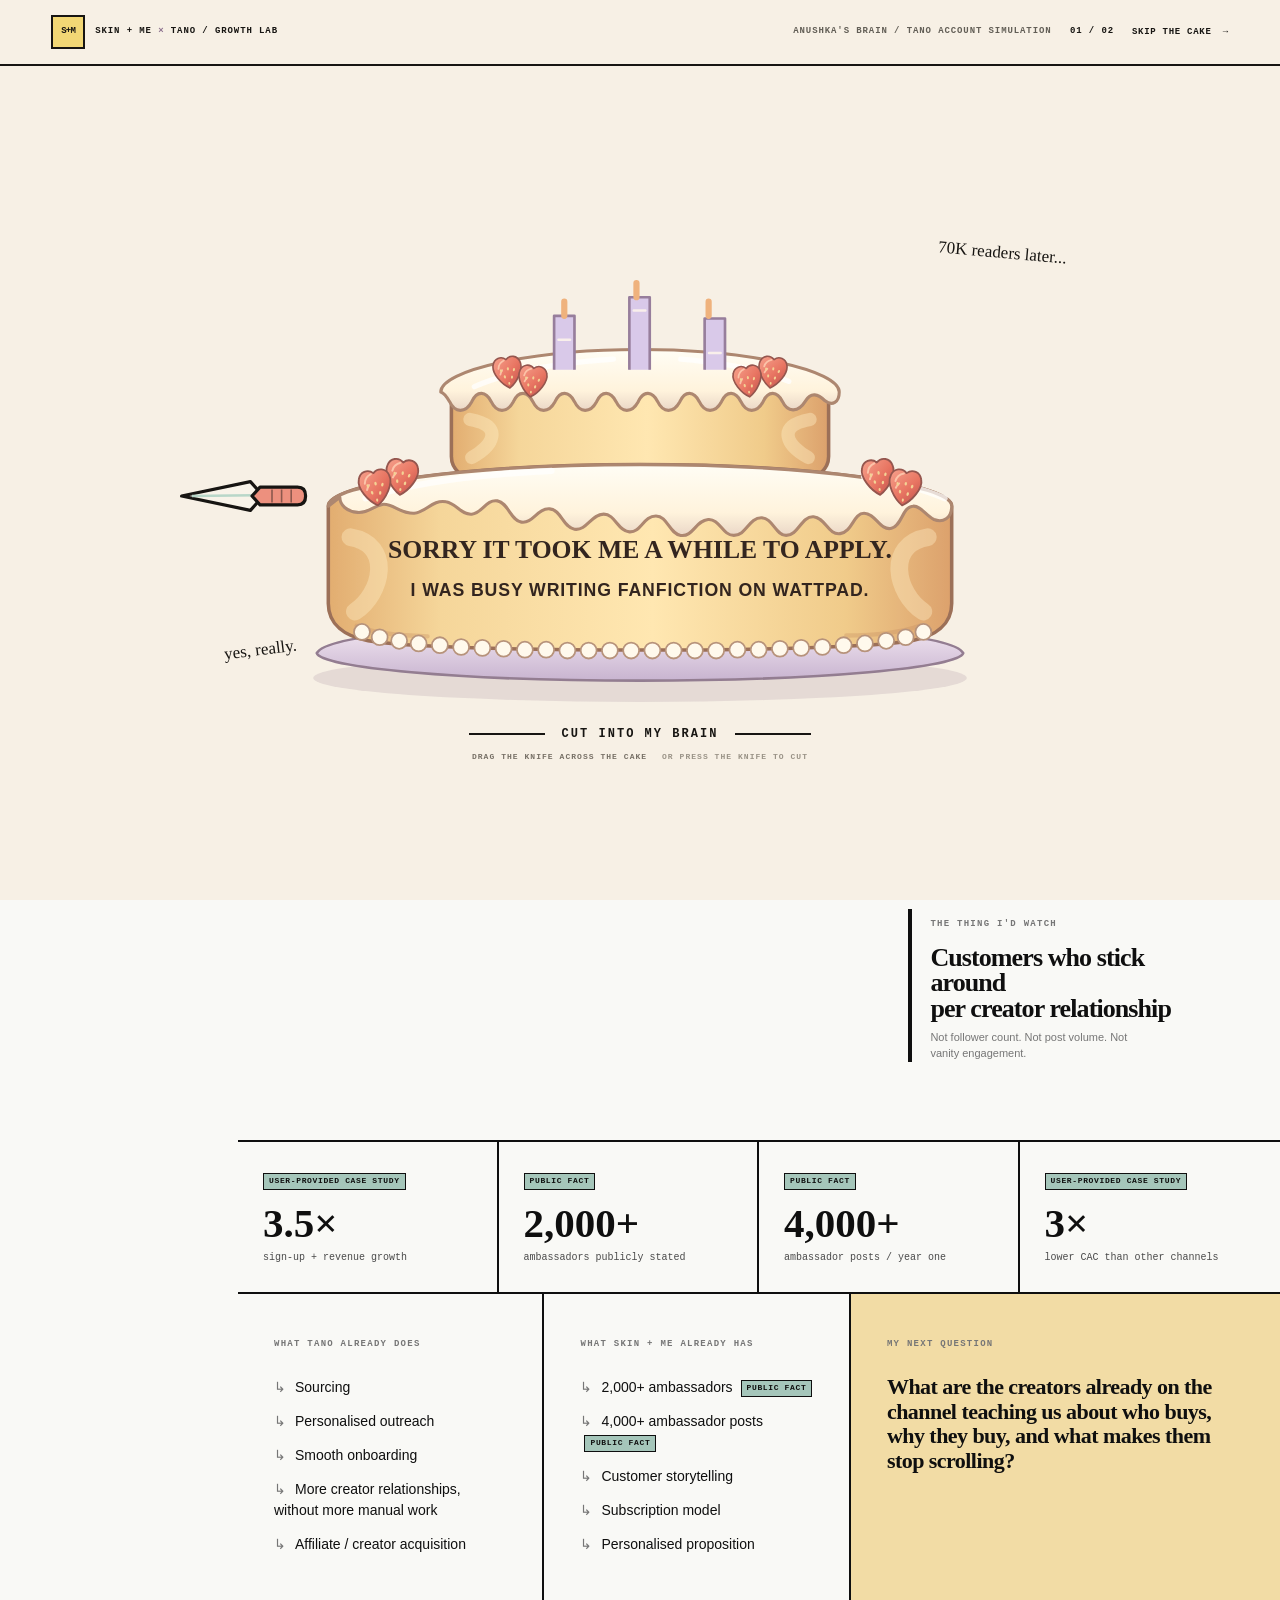
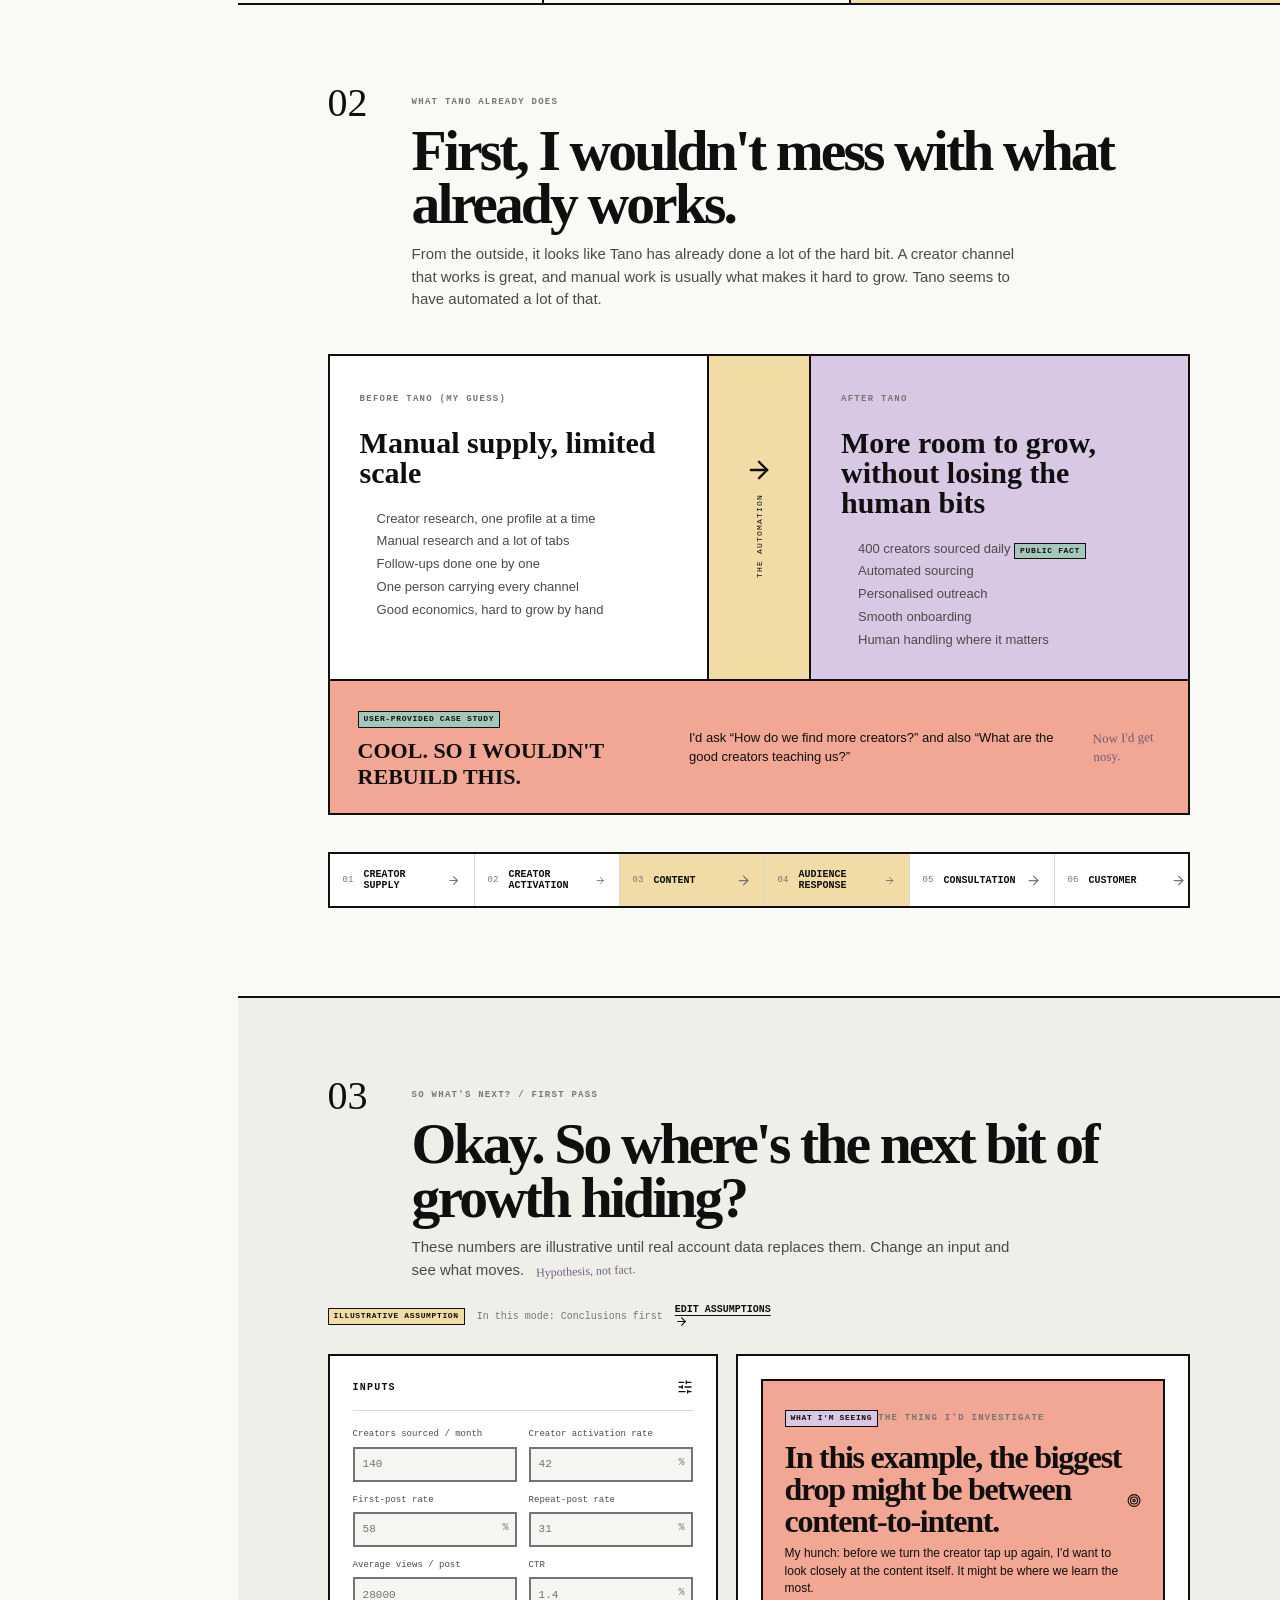
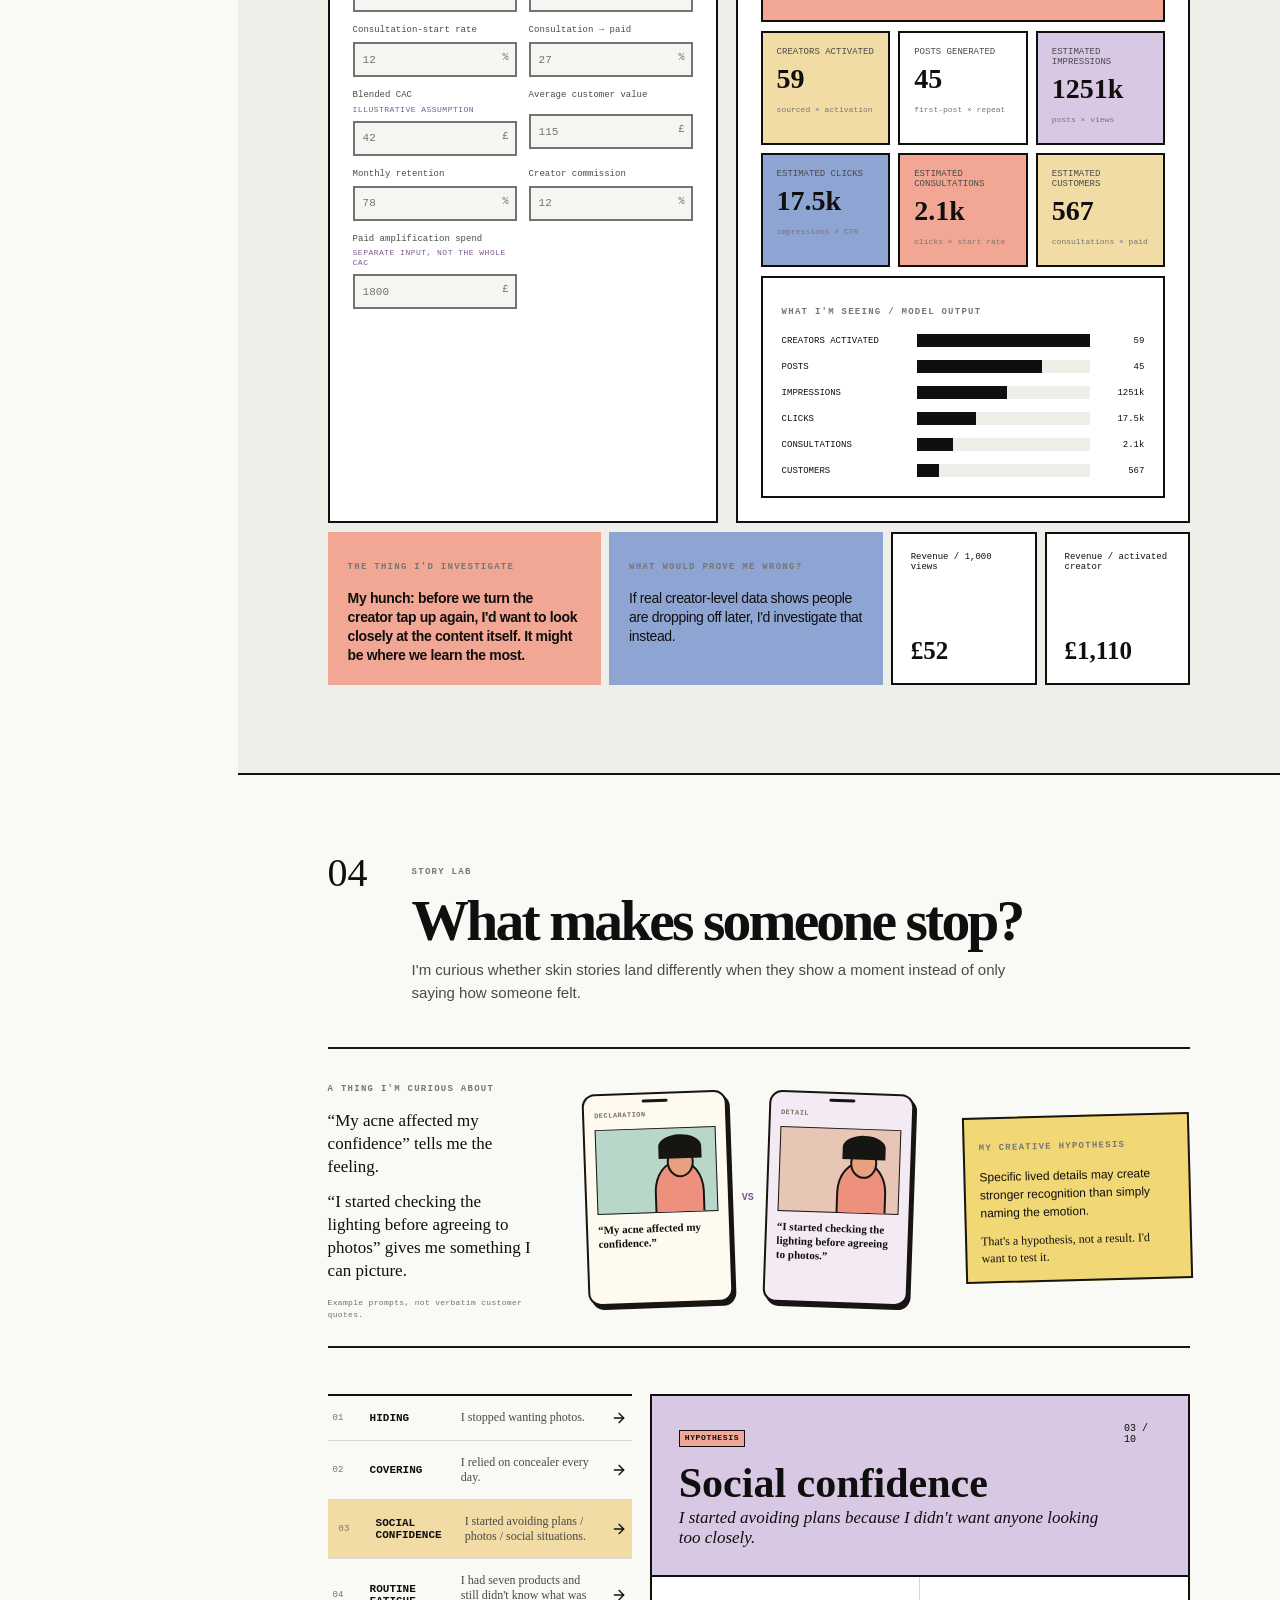
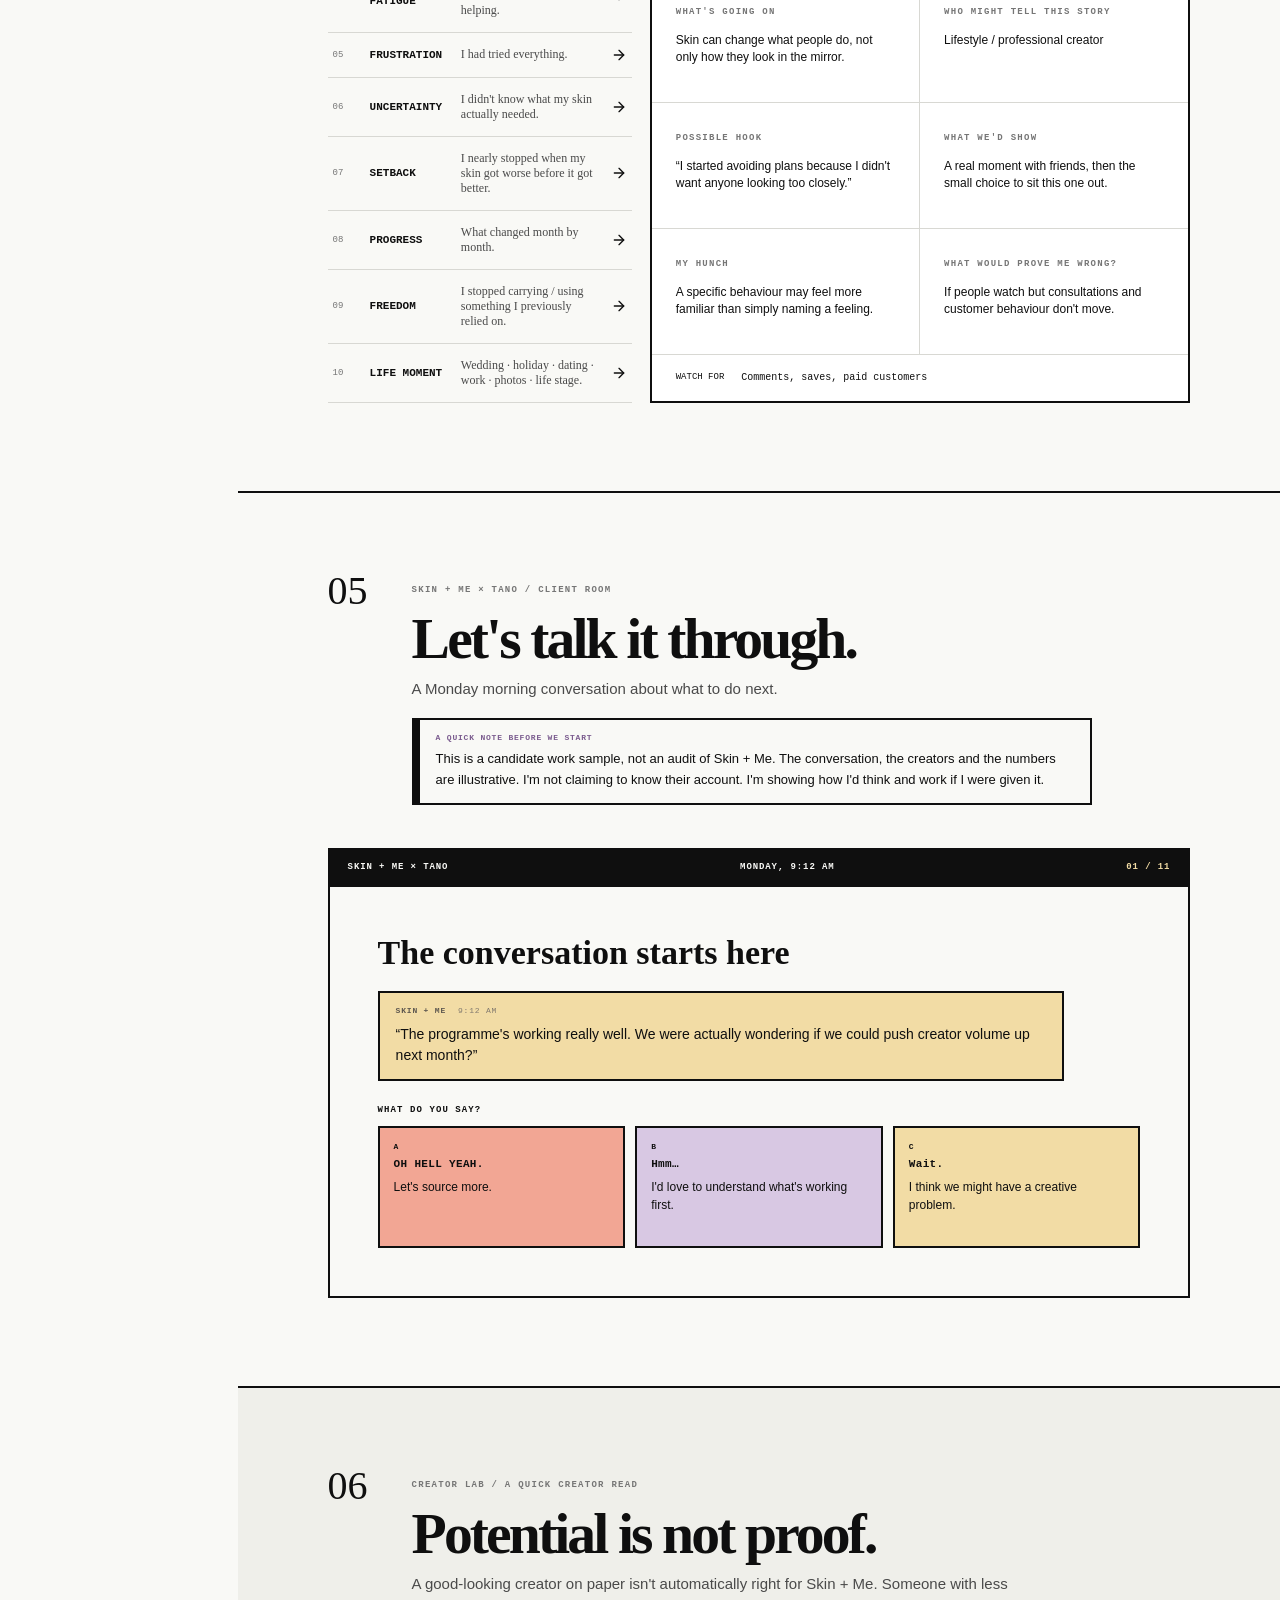
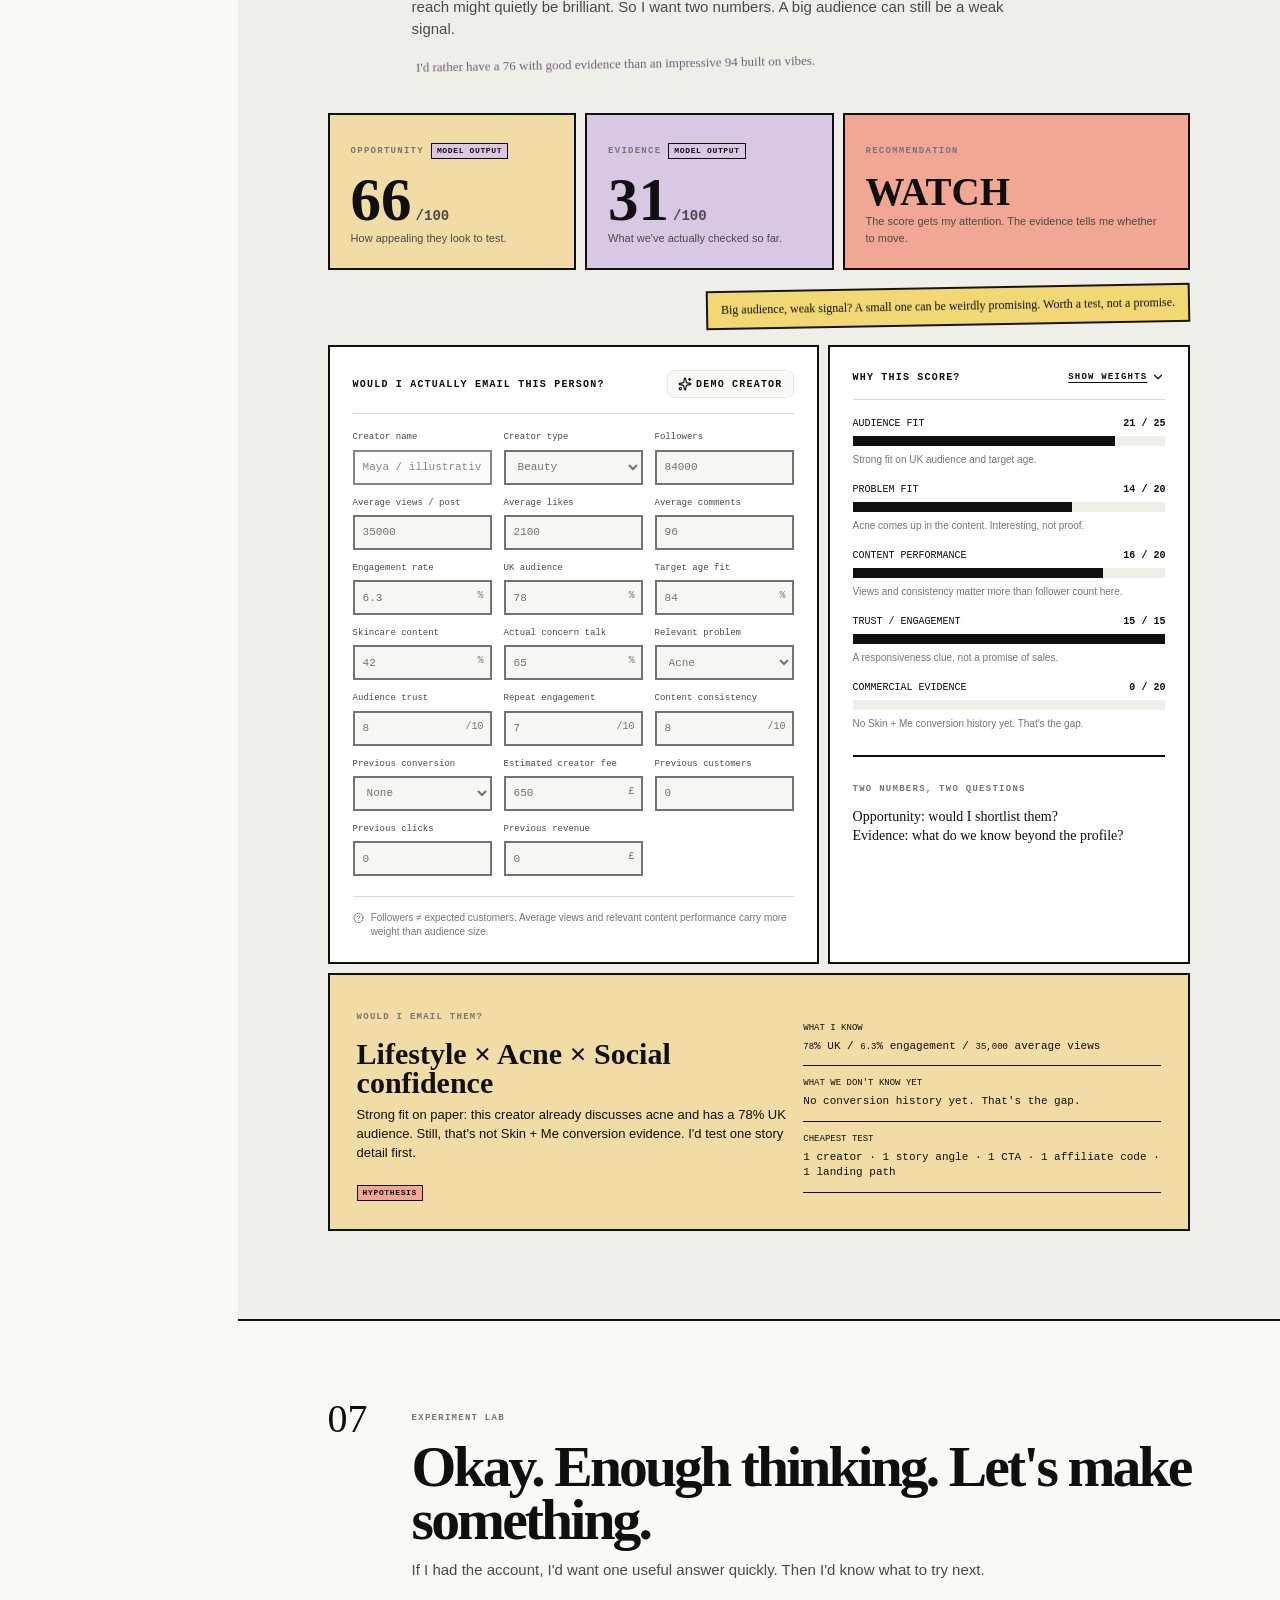
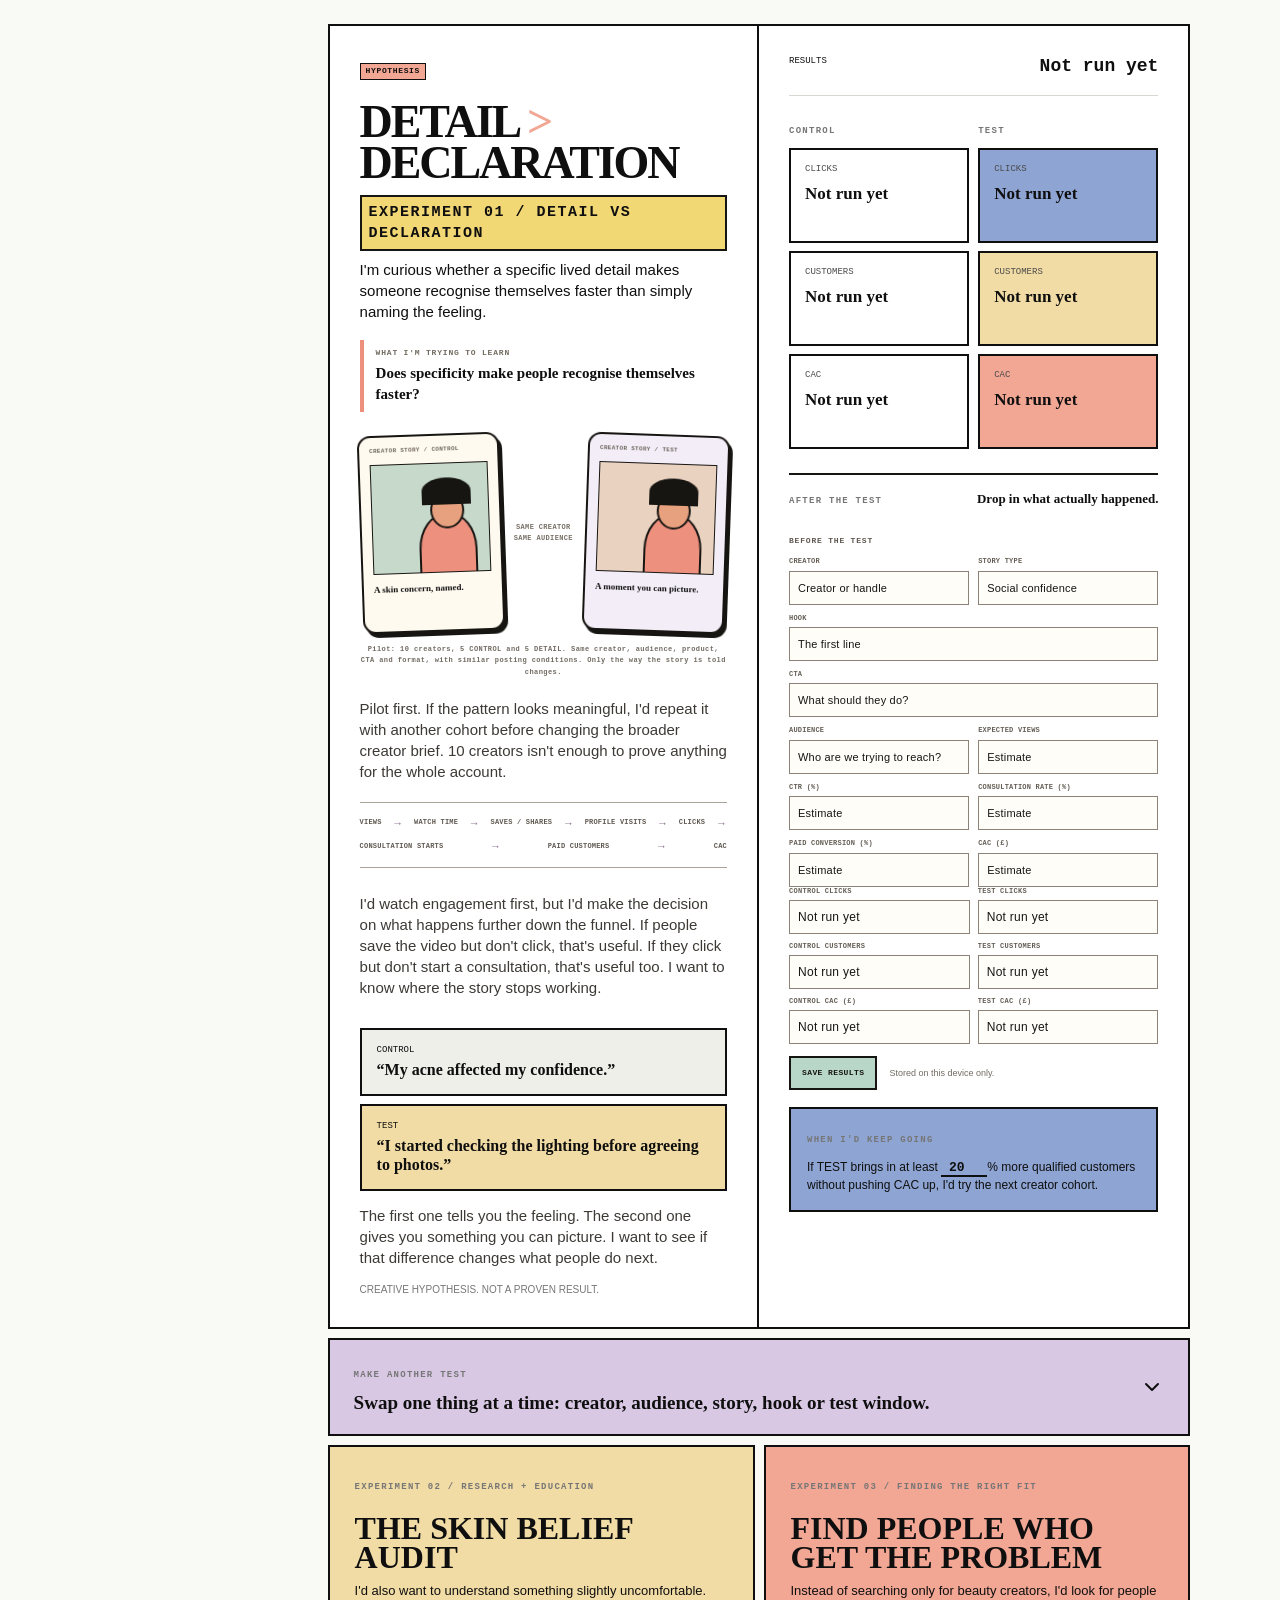
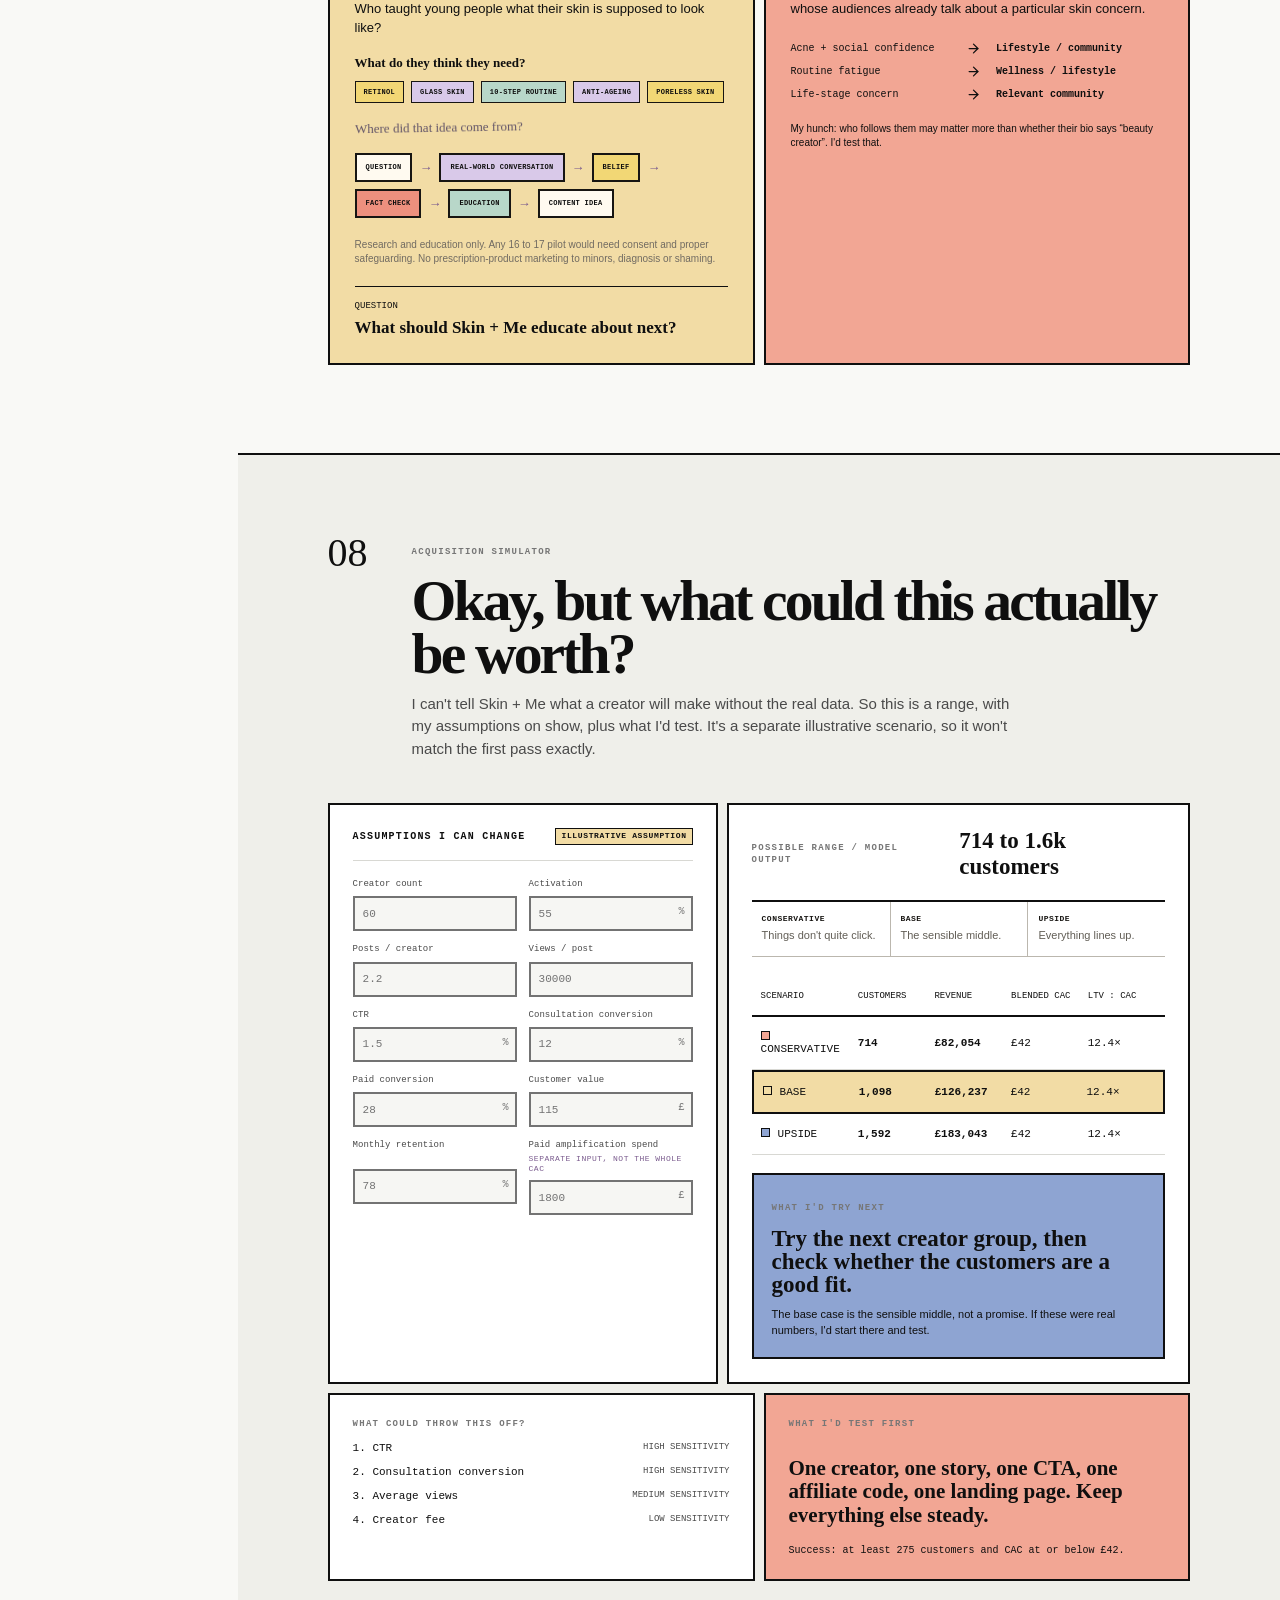
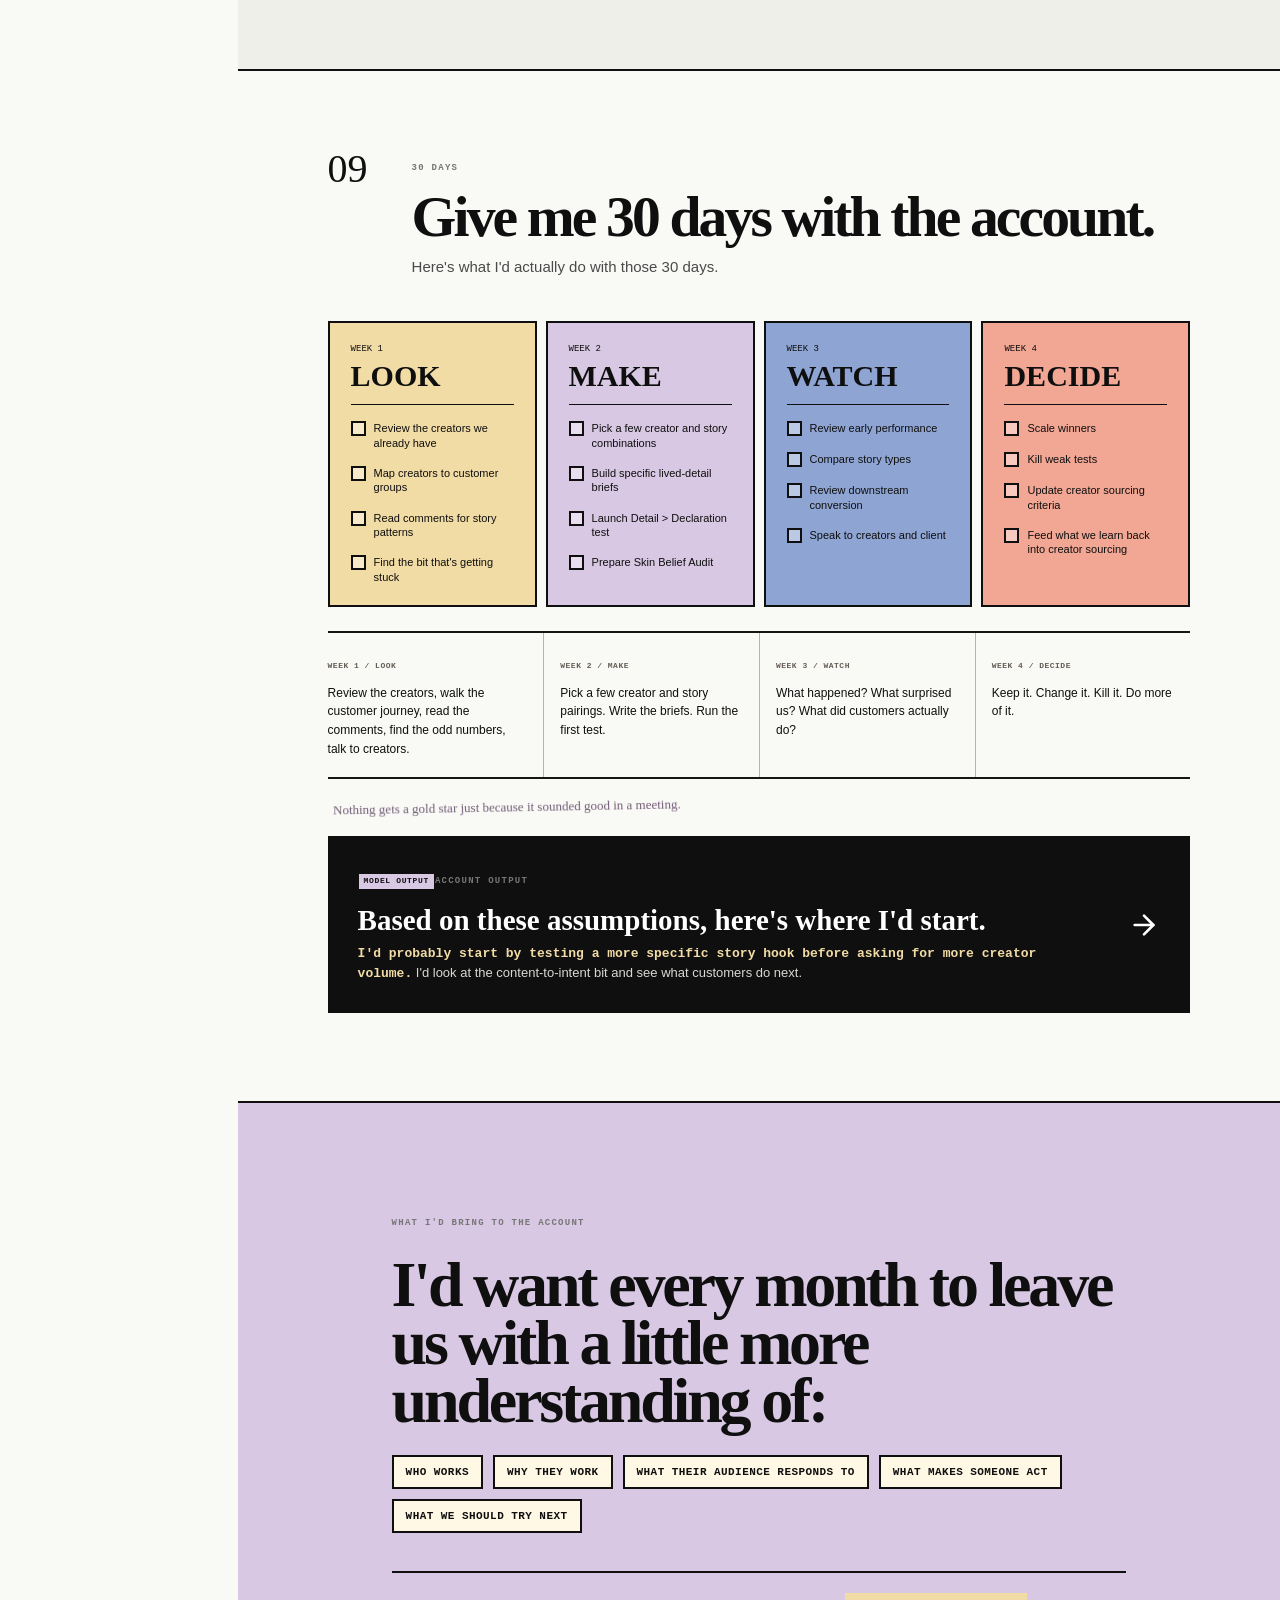
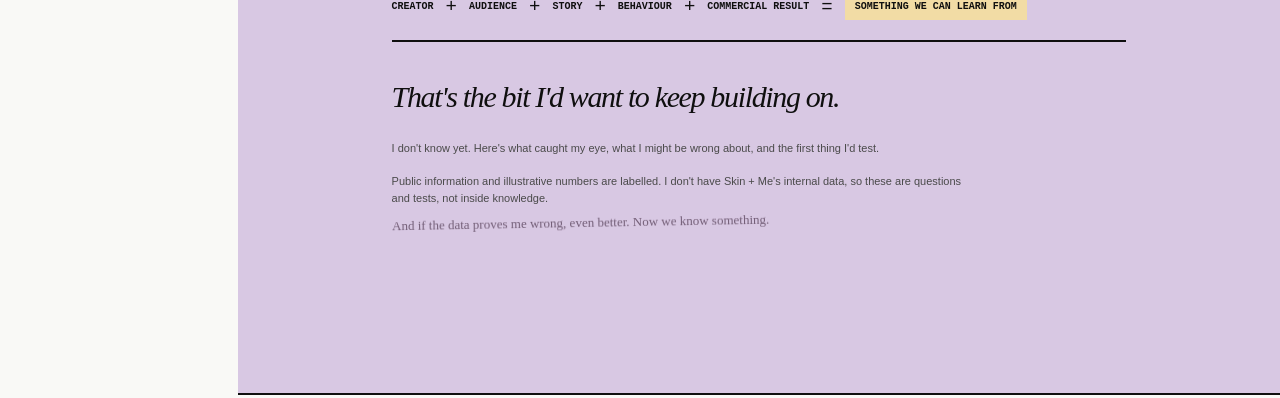
==== commit 93bf3a39: "Made changes to main.html" ====
--- a/main.html
+++ b/main.html
@@ -188,12 +188,15 @@
                     </div>
 
                     <div class="brain-copy">
-                        <p class="brain-eyebrow">ANUSHKA'S BRAIN <span>/ CURRENTLY OVERTHINKING SKIN + ME</span></p>
-                        <h2 id="brain-copy-title">Okay, give me <em>the account.</em></h2>
-                        <p class="brain-copy-lead">I have a slightly annoying habit of asking ‘but why?’ after everyone else has moved on.</p>
-                        <p>So I pretended you gave me Skin + Me tomorrow.<br>Here's where my brain went.</p>
-                        <p class="brain-handwritten">Not a pitch deck.<br>Just me thinking out loud.</p>
-                        <button class="opening-button opening-button-ink" id="open-account" type="button">OPEN THE ACCOUNT <span aria-hidden="true">&rarr;</span></button>
+                        <p class="brain-eyebrow">ANUSHKA'S BRAIN <span>/ WHAT IF YOU GAVE ME THE ACCOUNT?</span></p>
+                        <h2 id="brain-copy-title">Hi, I'm <em>Anushka.</em></h2>
+                        <p>I have a slightly annoying habit of putting myself in places where I'm constantly asking: 'What else could we do?' 'What else?' 'Why?' 'What happens if&hellip;?'</p>
+                        <p>When I saw this role, my brain started running a little faster than usual. So I thought I'd try something.</p>
+                        <p class="brain-copy-lead brain-question">What happens if I pretend you gave me the Skin + Me account tomorrow?</p>
+                        <p>I don't have Tano's internal data, so I'm not pretending I know the account.</p>
+                        <p class="brain-handwritten">This is just me thinking out loud.</p>
+                        <button class="opening-button opening-button-ink" id="open-account" type="button">LET ME HAVE A LOOK <span aria-hidden="true">&rarr;</span></button>
+                        <p class="brain-disclaimer">PUBLIC INFORMATION + ILLUSTRATIVE ASSUMPTIONS.<br>HYPOTHESES, NOT INSIDE KNOWLEDGE.</p>
                     </div>
                 </div>
             </section>
@@ -240,7 +243,7 @@
                         <span x-file-name="Home" x-line-number="165" x-column="138" x-component="span"
                             x-id="Home_165_138" x-dynamic="true" x-source-type="computed"
                             x-source-editable="false">02</span>
-                        WHAT TANO ALREADY FIXED
+                        WHAT TANO ALREADY DOES
                     </a>
                     <a href="#diagnosis" data-testid="nav-diagnosis" x-file-name="Home" x-line-number="165"
                         x-column="42" x-component="a" x-id="Home_165_42" x-dynamic="true" x-source-type="computed"
@@ -319,7 +322,7 @@
                         </svg>
                     </button>
                     <span class="topbar-path" x-file-name="Home" x-line-number="170" x-column="193" x-component="span"
-                        x-id="Home_170_193" x-dynamic="false">ACCOUNT / SKIN + ME / 2025–26</span>
+                        x-id="Home_170_193" x-dynamic="false">ACCOUNT / SKIN + ME / 2025/26</span>
                     <div class="topbar-actions" x-file-name="Home" x-line-number="170" x-column="259" x-component="div"
                         x-id="Home_170_259" x-dynamic="false">
                         <div class="mode-switch" data-testid="mode-switch" x-file-name="Home" x-line-number="170"
@@ -372,37 +375,36 @@
                         x-id="Home_172_83" x-dynamic="false">
                         <div class="eyebrow hero-eyebrow" x-file-name="Home" x-line-number="172" x-column="110"
                             x-component="div" x-id="Home_172_110" x-dynamic="false">
-                            ANUSHKA'S BRAIN / TANO ACCOUNT SIMULATION
-                            <span data-testid="provenance-hypothesis" class="provenance provenance-hypothesis"
+                            ANUSHKA'S BRAIN / WHAT IF YOU GAVE ME THE ACCOUNT? <span data-testid="provenance-hypothesis" class="provenance provenance-hypothesis"
                                 x-file-name="Home" x-line-number="47" x-column="9" x-component="span" x-id="Home_47_9"
                                 x-dynamic="true" x-source-type="prop" x-source-var="label"
                                 x-source-editable="false">HYPOTHESIS</span>
                         </div>
                         <h1 x-file-name="Home" x-line-number="172" x-column="245" x-component="h1" x-id="Home_172_245"
                             x-dynamic="false">
-                            Okay, give me<br x-file-name="Home" x-line-number="172" x-column="268"
+                            Hi, I'm<br x-file-name="Home" x-line-number="172" x-column="268"
                                 x-component="br" x-id="Home_172_268" x-dynamic="false">
                             <em x-file-name="Home" x-line-number="172" x-column="274" x-component="em"
-                                x-id="Home_172_274" x-dynamic="false">Skin + Me.</em>
+                                x-id="Home_172_274" x-dynamic="false">Anushka.</em>
                         </h1>
                         <p class="hero-dek" x-file-name="Home" x-line-number="172" x-column="308" x-component="p"
                             x-id="Home_172_308" x-dynamic="false">
-                            I have a slightly annoying habit of asking “but why?” after everyone else has moved on.
+                            I have a slightly annoying habit of putting myself in places where I'm constantly asking: ‘What else could we do?’ ‘What else?’ ‘Why?’ ‘What happens if…?’
                         </p>
-                        <p class="hero-dek hero-dek-next">So I thought I'd do something simple.<br>Pretend you gave me the Skin + Me account tomorrow. What would I actually do?</p>
-                        <p class="hero-handwritten">Not a pitch deck. Just me thinking out loud.</p>
+                        <p class="hero-dek hero-dek-next">When I saw this role, my brain started running a little faster than usual. So I thought I'd try something.<br>What happens if I pretend you gave me the Skin + Me account tomorrow?</p>
+                        <p class="hero-handwritten">I don't have Tano's internal data, so I'm not pretending I know the account. This is just me thinking out loud.</p>
                         <div class="hero-actions" x-file-name="Home" x-line-number="172" x-column="441"
                             x-component="div" x-id="Home_172_441" x-dynamic="false">
                             <a href="#diagnosis" class="button-link button-black"
                                 data-testid="hero-start-diagnosis-link" x-file-name="Home" x-line-number="172"
                                 x-column="471" x-component="a" x-id="Home_172_471" x-dynamic="false">
-                                JUMP TO MY FIRST QUESTION
+                                LET ME HAVE A LOOK
                                 <svg xmlns="http://www.w3.org/2000/svg" width="16" height="16" viewBox="0 0 24 24"
                                     fill="none" stroke="currentColor" stroke-width="2" stroke-linecap="round"
                                     stroke-linejoin="round" class="lucide lucide-arrow-right" aria-hidden="true">
                                     <path d="M5 12h14"></path>
                                     <path d="m12 5 7 7-7 7"></path>
-                                </svg></a><span class="hero-note">First hunch, not gospel. Assumptions are visible.</span>
+                                </svg></a><span class="hero-note">PUBLIC INFORMATION + ILLUSTRATIVE ASSUMPTIONS. HYPOTHESES, NOT INSIDE KNOWLEDGE.</span>
                         </div>
                     </div>
                     <div class="hero-aside">
@@ -430,9 +432,9 @@
                             </span>
                             <strong x-file-name="Home" x-line-number="172" x-column="806" x-component="strong"
                                 x-id="Home_172_806" x-dynamic="false">
-                                Tano has already helped Skin + Me solve the volume problem.
+                                From the outside, it looks like Tano has already helped Skin + Me scale the creator programme.
                             </strong>
-                            <p class="hero-hunch-copy">I wouldn't walk in asking for more creators. I'd want to know what the creators they already have are teaching us about who buys, why they buy, and what makes them stop scrolling.</p>
+                            <p class="hero-hunch-copy">So I wouldn't walk in assuming more creators are automatically the answer. I'd want to understand what the creators already in the programme are teaching us about who buys, why they buy, and what makes them stop scrolling.</p>
                             <div class="stamp-arrow" x-file-name="Home" x-line-number="172" x-column="914"
                                 x-component="div" x-id="Home_172_914" x-dynamic="false">
                                 <svg xmlns="http://www.w3.org/2000/svg" width="18" height="18" viewBox="0 0 24 24"
@@ -535,7 +537,7 @@
                         x-id="Home_176_69" x-dynamic="false">
                         <span class="eyebrow" x-file-name="Home" x-line-number="176" x-column="99" x-component="span"
                             x-id="Home_176_99" x-dynamic="false">
-                            WHAT TANO ALREADY FIXED
+                            WHAT TANO ALREADY DOES
                         </span>
                         <ul x-file-name="Home" x-line-number="176" x-column="160" x-component="ul" x-id="Home_176_160"
                             x-dynamic="false">
@@ -544,7 +546,7 @@
                             <li x-file-name="Home" x-line-number="176" x-column="181" x-component="li"
                                 x-id="Home_176_181" x-dynamic="false">Personalised outreach</li>
                             <li x-file-name="Home" x-line-number="176" x-column="211" x-component="li"
-                                x-id="Home_176_211" x-dynamic="false">Seamless onboarding</li>
+                                x-id="Home_176_211" x-dynamic="false">Smooth onboarding</li>
                             <li x-file-name="Home" x-line-number="176" x-column="239" x-component="li"
                                 x-id="Home_176_239" x-dynamic="false">More creator relationships, without more manual work</li>
                             <li x-file-name="Home" x-line-number="176" x-column="274" x-component="li"
@@ -599,15 +601,13 @@
                             x-dynamic="false">
                             <p class="eyebrow" x-file-name="Home" x-line-number="51" x-column="135" x-component="p"
                                 x-id="Home_51_135" x-dynamic="true" x-source-type="prop" x-source-var="eyebrow"
-                                x-source-editable="false">WHAT TANO ALREADY FIXED</p>
+                                x-source-editable="false">WHAT TANO ALREADY DOES</p>
                             <h2 x-file-name="Home" x-line-number="51" x-column="171" x-component="h2" x-id="Home_51_171"
                                 x-dynamic="true" x-source-type="prop" x-source-var="title" x-source-editable="false">
                                 First, I wouldn't mess with what already works.</h2>
                             <p class="section-intro" x-file-name="Home" x-line-number="51" x-column="187"
                                 x-component="p" x-id="Home_51_187" x-dynamic="true" x-source-type="prop"
-                                x-source-var="intro" x-source-editable="false">Tano has already done the hard bit
-                                here. Skin + Me had a creator channel that worked, but the manual work was getting in
-                                the way of scale. Tano turned a lot of that work into infrastructure.</p>
+                                x-source-var="intro" x-source-editable="false">From the outside, it looks like Tano has already done a lot of the hard bit. A creator channel that works is great, and manual work is usually what makes it hard to grow. Tano seems to have automated a lot of that.</p>
                         </div>
                     </div>
                     <div class="before-after" x-file-name="Home" x-line-number="178" x-column="315" x-component="div"
@@ -615,7 +615,7 @@
                         <div class="engine-panel before" x-file-name="Home" x-line-number="178" x-column="345"
                             x-component="div" x-id="Home_178_345" x-dynamic="false"><span class="eyebrow"
                                 x-file-name="Home" x-line-number="178" x-column="382" x-component="span"
-                                x-id="Home_178_382" x-dynamic="false">BEFORE TANO</span><strong x-file-name="Home"
+                                x-id="Home_178_382" x-dynamic="false">BEFORE TANO (MY GUESS)</span><strong x-file-name="Home"
                                 x-line-number="178" x-column="426" x-component="strong" x-id="Home_178_426"
                                 x-dynamic="false">Manual supply, limited scale</strong>
                             <ul x-file-name="Home" x-line-number="178" x-column="471" x-component="ul"
@@ -656,7 +656,7 @@
                                 <li x-file-name="Home" x-line-number="178" x-column="908" x-component="li"
                                     x-id="Home_178_908" x-dynamic="false">Personalised outreach</li>
                                 <li x-file-name="Home" x-line-number="178" x-column="946" x-component="li"
-                                    x-id="Home_178_946" x-dynamic="false">Seamless onboarding</li>
+                                    x-id="Home_178_946" x-dynamic="false">Smooth onboarding</li>
                                 <li x-file-name="Home" x-line-number="178" x-column="974" x-component="li"
                                     x-id="Home_178_974" x-dynamic="false">Human handling where it matters</li>
                             </ul>
@@ -673,8 +673,7 @@
                                 x-line-number="178" x-column="1127" x-component="strong" x-id="Home_178_1127"
                                 x-dynamic="false">COOL. SO I WOULDN'T REBUILD THIS.</strong></div>
                         <p x-file-name="Home" x-line-number="178" x-column="1182" x-component="p" x-id="Home_178_1182"
-                            x-dynamic="false">The interesting question isn't “How do we find more creators?” It's
-                            “What are the good creators teaching us?”</p>
+                            x-dynamic="false">I'd ask “How do we find more creators?” and also “What are the good creators teaching us?”</p>
                         <p class="engine-handwritten">Now I'd get nosy.</p>
                     </div>
                     <div class="funnel-line" data-testid="existing-engine-funnel" x-file-name="Home" x-line-number="178"
@@ -990,7 +989,7 @@
                                     x-component="label" x-id="Home_59_9" x-dynamic="false"><span x-file-name="Home"
                                         x-line-number="59" x-column="34" x-component="span" x-id="Home_59_34"
                                         x-dynamic="true" x-source-type="prop" x-source-var="label"
-                                        x-source-editable="false">Customer CAC</span>
+                                        x-source-editable="false">Blended CAC<small class="field-note">Illustrative assumption</small></span>
                                     <div class="field-input" x-file-name="Home" x-line-number="59" x-column="54"
                                         x-component="div" x-id="Home_59_54" x-dynamic="true" x-source-type="computed"
                                         x-source-editable="false"><input data-disabled="" id="base-ui-_r_8_" disabled=""
@@ -1054,7 +1053,7 @@
                                     x-component="label" x-id="Home_59_9" x-dynamic="false"><span x-file-name="Home"
                                         x-line-number="59" x-column="34" x-component="span" x-id="Home_59_34"
                                         x-dynamic="true" x-source-type="prop" x-source-var="label"
-                                        x-source-editable="false">Paid amplification spend</span>
+                                        x-source-editable="false">Paid amplification spend<small class="field-note">Separate input, not the whole CAC</small></span>
                                     <div class="field-input" x-file-name="Home" x-line-number="59" x-column="54"
                                         x-component="div" x-id="Home_59_54" x-dynamic="true" x-source-type="computed"
                                         x-source-editable="false"><input data-disabled="" id="base-ui-_r_c_" disabled=""
@@ -1082,7 +1081,7 @@
                                     <h3 x-file-name="Home" x-line-number="180" x-column="1959" x-component="h3"
                                         x-id="Home_180_1959" x-dynamic="true" x-source-type="state"
                                         x-source-var="diagnosisModel" x-source-path="constraint.label"
-                                        x-source-editable="false">The drop-off looks like it's between <span data-ve-dynamic="true"
+                                        x-source-editable="false">In this example, the biggest drop might be between <span data-ve-dynamic="true"
                                             x-excluded="true" style="display: contents;" x-file-name="Home"
                                             x-line-number="180" x-column="1959" x-component="h3"
                                             x-id="Home_180_1959_expr1" x-dynamic="true" x-source-type="state"
@@ -1091,8 +1090,7 @@
                                     <p x-file-name="Home" x-line-number="180" x-column="2014" x-component="p"
                                         x-id="Home_180_2014" x-dynamic="true" x-source-type="state"
                                         x-source-var="diagnosisModel" x-source-path="recommendation"
-                                        x-source-editable="false">My hunch: before we turn the creator tap up again,
-                                        I'd test whether the content itself is leaving money on the table.</p>
+                                        x-source-editable="false">My hunch: before we turn the creator tap up again, I'd want to look closely at the content itself. It might be where we learn the most.</p>
                                 </div><svg xmlns="http://www.w3.org/2000/svg" width="35" height="35" viewBox="0 0 24 24"
                                     fill="none" stroke="currentColor" stroke-width="2" stroke-linecap="round"
                                     stroke-linejoin="round" class="lucide lucide-target" aria-hidden="true"
@@ -1111,7 +1109,7 @@
                                     x-source-editable="false"><span class="metric-label" x-file-name="Home"
                                         x-line-number="55" x-column="88" x-component="span" x-id="Home_55_88"
                                         x-dynamic="true" x-source-type="prop" x-source-var="label"
-                                        x-source-editable="false">Active creators</span><strong x-file-name="Home"
+                                        x-source-editable="false">Creators activated</span><strong x-file-name="Home"
                                         x-line-number="55" x-column="133" x-component="strong" x-id="Home_55_133"
                                         x-dynamic="true" x-source-type="prop" x-source-var="value"
                                         x-source-editable="false">59</strong><small x-file-name="Home"
@@ -1151,7 +1149,7 @@
                                         x-source-editable="false">Estimated clicks</span><strong x-file-name="Home"
                                         x-line-number="55" x-column="133" x-component="strong" x-id="Home_55_133"
                                         x-dynamic="true" x-source-type="prop" x-source-var="value"
-                                        x-source-editable="false">18k</strong><small x-file-name="Home"
+                                        x-source-editable="false">17.5k</strong><small x-file-name="Home"
                                         x-line-number="55" x-column="168" x-component="small" x-id="Home_55_168"
                                         x-dynamic="true" x-source-type="prop" x-source-var="detail"
                                         x-source-editable="false">impressions × CTR</small></div>
@@ -1191,8 +1189,7 @@
                                 <div class="funnel-bar-row" x-file-name="Home" x-line-number="180" x-column="3255"
                                     x-component="div" x-id="Home_180_3255" x-dynamic="false"><span x-file-name="Home"
                                         x-line-number="180" x-column="3309" x-component="span" x-id="Home_180_3309"
-                                        x-dynamic="true" x-source-type="unknown" x-source-editable="false">CREATORS
-                                        ACTIVE</span>
+                                        x-dynamic="true" x-source-type="unknown" x-source-editable="false">CREATORS ACTIVATED</span>
                                     <div class="funnel-bar" x-file-name="Home" x-line-number="180" x-column="3339"
                                         x-component="div" x-id="Home_180_3339" x-dynamic="false"><i style="width: 100%;"
                                             x-file-name="Home" x-line-number="180" x-column="3367" x-component="i"
@@ -1233,7 +1230,7 @@
                                             x-file-name="Home" x-line-number="180" x-column="3367" x-component="i"
                                             x-id="Home_180_3367" x-dynamic="false"></i></div><strong x-file-name="Home"
                                         x-line-number="180" x-column="3409" x-component="strong" x-id="Home_180_3409"
-                                        x-dynamic="true" x-source-type="computed" x-source-editable="false">18k</strong>
+                                        x-dynamic="true" x-source-type="computed" x-source-editable="false">17.5k</strong>
                                 </div>
                                 <div class="funnel-bar-row" x-file-name="Home" x-line-number="180" x-column="3255"
                                     x-component="div" x-id="Home_180_3255" x-dynamic="false"><span x-file-name="Home"
@@ -1275,8 +1272,7 @@
                                 <strong x-file-name="Home" x-line-number="180" x-column="3615" x-component="strong"
                                     x-id="Home_180_3615" x-dynamic="true" x-source-type="state"
                                     x-source-var="diagnosisModel" x-source-path="recommendation"
-                                    x-source-editable="false">My hunch: before we turn the creator tap up again, I'd
-                                    test whether the content itself is leaving money on the table.</strong></p>
+                                    x-source-editable="false">My hunch: before we turn the creator tap up again, I'd want to look closely at the content itself. It might be where we learn the most.</strong></p>
                         </div>
                         <div class="insight insight-blue" data-testid="insight-what-would-change-my-mind"
                             x-file-name="Home" x-line-number="67" x-column="9" x-component="div" x-id="Home_67_9"
@@ -1297,7 +1293,7 @@
                         <div class="small-metric" x-file-name="Home" x-line-number="180" x-column="4028"
                             x-component="div" x-id="Home_180_4028" x-dynamic="false"><span x-file-name="Home"
                                 x-line-number="180" x-column="4058" x-component="span" x-id="Home_180_4058"
-                                x-dynamic="false">Revenue / active creator</span><strong x-file-name="Home"
+                                x-dynamic="false">Revenue / activated creator</span><strong x-file-name="Home"
                                 x-line-number="180" x-column="4095" x-component="strong" x-id="Home_180_4095"
                                 x-dynamic="true" x-source-type="computed" x-source-editable="false">£1,110</strong>
                         </div>
@@ -1320,16 +1316,14 @@
                                 What makes someone stop?</h2>
                             <p class="section-intro" x-file-name="Home" x-line-number="51" x-column="187"
                                 x-component="p" x-id="Home_51_187" x-dynamic="true" x-source-type="prop"
-                                x-source-var="intro" x-source-editable="false">I kept noticing something when I
-                                looked at skin stories. The strongest ones don't always say how someone felt. They show
-                                you.</p>
+                                x-source-var="intro" x-source-editable="false">I'm curious whether skin stories land differently when they show a moment instead of only saying how someone felt.</p>
                         </div>
                     </div>
                     <div class="story-observation-wall">
                         <div class="story-observation-copy">
-                            <span class="eyebrow">A THING I KEEP NOTICING</span>
-                            <p>“My acne affected my confidence” tells me the answer.</p>
-                            <p>“I started checking the lighting before agreeing to photos” lets me feel it.</p>
+                            <span class="eyebrow">A THING I'M CURIOUS ABOUT</span>
+                            <p>“My acne affected my confidence” tells me the feeling.</p>
+                            <p>“I started checking the lighting before agreeing to photos” gives me something I can picture.</p>
                             <small>Example prompts, not verbatim customer quotes.</small>
                         </div>
                         <div class="story-phone-pair" aria-label="Declaration and detail story comparison">
@@ -1344,13 +1338,13 @@
                                 <span class="story-phone-camera"></span>
                                 <span class="story-phone-label">DETAIL</span>
                                 <span class="story-phone-scene"><i></i><b></b></span>
-                                <strong>“I checked the lighting before photos.”</strong>
+                                <strong>“I started checking the lighting before agreeing to photos.”</strong>
                             </article>
                         </div>
                         <aside class="story-hypothesis-note">
                             <span class="eyebrow">MY CREATIVE HYPOTHESIS</span>
                             <p>Specific lived details may create stronger recognition than simply naming the emotion.</p>
-                            <strong>That's a hypothesis. Let's actually test it.</strong>
+                            <strong>That's a hypothesis, not a result. I'd want to test it.</strong>
                         </aside>
                     </div>
                     <div class="story-layout" x-file-name="Home" x-line-number="182" x-column="341" x-component="div"
@@ -1632,8 +1626,7 @@
                                         x-dynamic="false">WHAT'S GOING ON</span>
                                     <p x-file-name="Home" x-line-number="182" x-column="1070" x-component="p"
                                         x-id="Home_182_1070" x-dynamic="true" x-source-type="unknown"
-                                        x-source-var="story" x-source-path="tension" x-source-editable="false">Skin
-                                        isn't just in the mirror. It's starting to change what people do.</p>
+                                        x-source-var="story" x-source-path="tension" x-source-editable="false">Skin can change what people do, not only how they look in the mirror.</p>
                                 </div>
                                 <div x-file-name="Home" x-line-number="182" x-column="1098" x-component="div"
                                     x-id="Home_182_1098" x-dynamic="false"><span class="eyebrow" x-file-name="Home"
@@ -1776,7 +1769,7 @@
                                     </tbody>
                                 </table>
                             </div>
-                            <div class="room-message room-message-anushka room-observation"><span class="room-speaker">ANUSHKA</span><p>Okay, this is interesting.</p><p>In this example, B is doing basically twice the amount of content C is doing.</p><p>But C is bringing in way more customers. And the CAC is quite a bit lower.</p></div>
+                            <div class="room-message room-message-anushka room-observation"><span class="room-speaker">ANUSHKA</span><p>Okay, this is interesting.</p><p>B is doing basically twice the amount of content C is doing.</p><p>But C is bringing in way more customers. And the CAC is quite a bit lower.</p></div>
                             <div class="room-message room-message-client"><span class="room-speaker">SKIN + ME</span><p>“Hmm. So what do you think is going on?”</p></div>
                             <div class="room-message room-message-anushka"><span class="room-speaker">ANUSHKA</span><p>Honestly? I don't know yet.</p><p>But I want to look at C properly.</p></div>
                             <button class="room-next" type="button" data-room-go="creator">OPEN CREATOR C <span aria-hidden="true">&rarr;</span></button>
@@ -1798,7 +1791,7 @@
                                 <article class="room-content-tile tile-coral"><span>THINGS I WISH I KNEW</span><b>“Things I wish someone told me about adult acne”</b></article>
                                 <article class="room-content-tile tile-lilac"><span>PROGRESS LOG</span><b>“Monthly skin progress”</b></article>
                             </div>
-                            <div class="room-message room-message-anushka room-profile-thought"><span class="room-speaker">ANUSHKA</span><p>She isn't just reviewing products. People are following the whole thing.</p><p>They see what her skin looked like before. They see what she's tried, when something didn't work, and then the progress.</p><p>If I'm one of her followers with the same problem, I'm probably not just thinking “She has nice skin.” I'm thinking “Oh. That's basically what I'm dealing with.”</p></div>
+                            <div class="room-message room-message-anushka room-profile-thought"><span class="room-speaker">ANUSHKA</span><p>She isn't just reviewing products.</p><p>People are following the whole thing.</p><p>They see what her skin looked like before. They see what she's tried. They see when something didn't work. And then they see the progress.</p><p>If I'm one of her followers and I've got the same problem, I'm probably not just thinking “She has nice skin.”</p><p>I'm thinking “Oh. That's basically what I'm dealing with.”</p><p>That's an observation, not a proven insight. It's something I'd want to check.</p></div>
                             <button class="room-next" type="button" data-room-go="client-push">KEEP TALKING <span aria-hidden="true">&rarr;</span></button>
                         </section>
 
@@ -1824,13 +1817,13 @@
                             <button class="room-back" type="button" data-room-back>&larr; BACK</button>
                             <span class="eyebrow">A WALL OF REAL-LIFE MOMENTS</span>
                             <h3 id="room-details-title" tabindex="-1">The details are interesting.</h3>
-                            <p class="room-section-aside">Examples to explore, not verbatim customer quotes.</p>
+                            <p class="room-section-aside">Creative research input, not proven converters and not verbatim customer quotes.</p>
                             <div class="lived-detail-grid">
                                 <div class="lived-detail-group"><h4>ACNE</h4><p>“I check the lighting before agreeing to photos.”</p><p>“I know which side of my face photographs better.”</p><p>“I zoom into every photo before posting it.”</p><p>“I put makeup on even when I'm only going to the supermarket.”</p><p>“I stopped taking close-up selfies.”</p><p>“I have a drawer full of products I bought because someone on TikTok said they'd fix my skin.”</p></div>
-                                <div class="lived-detail-group"><h4>HYPERPIGMENTATION</h4><p>“I know exactly which marks my concealer doesn't cover.”</p><p>“I take my progress photos in exactly the same lighting.”</p><p>“I stopped trying random products because I couldn't tell what was making a difference.”</p><p>“I check the ingredients before buying almost anything.”</p></div>
-                                <div class="lived-detail-group"><h4>ROSACEA</h4><p>“I can tell my skin is about to flare before it actually does.”</p><p>“Cold weather changes what I can put on my face.”</p><p>“I have products I love but can't use on a bad skin day.”</p></div>
+                                <div class="lived-detail-group"><h4>HYPERPIGMENTATION</h4><p>“I know exactly which marks my concealer doesn't cover.”</p><p>“I take my progress photos in exactly the same lighting.”</p><p>“I stopped trying random products because I couldn't tell what was actually making a difference.”</p><p>“I check the ingredients before buying almost anything.”</p></div>
+                                <div class="lived-detail-group"><h4>ROSACEA</h4><p>“I can tell my skin is about to flare before it actually does.”</p><p>“Cold weather changes what I can put on my face.”</p><p>“I have products I love but can't use when my skin is having a bad day.”</p></div>
                                 <div class="lived-detail-group"><h4>SKIN AGEING</h4><p>“I noticed the change in a photo before I noticed it in the mirror.”</p><p>“I don't want a ten-step routine. I just want to know what my skin needs.”</p></div>
-                                <div class="lived-detail-group"><h4>ROUTINE / PRODUCT CONFUSION</h4><p>“I have about twelve products on my bathroom shelf and couldn't tell you which three I actually need.”</p><p>“Every week there's another ingredient I'm apparently supposed to use.”</p><p>“I've bought products because they went viral and stopped using them two weeks later.”</p></div>
+                                <div class="lived-detail-group"><h4>ROUTINE / PRODUCT CONFUSION</h4><p>“I have about twelve products on my bathroom shelf and couldn't tell you which three I actually need.”</p><p>“Every week there's another ingredient I'm apparently supposed to be using.”</p><p>“I've bought products because they went viral and then stopped using them two weeks later.”</p></div>
                             </div>
                             <button class="room-next" type="button" data-room-go="hypothesis">WHAT'S THE HUNCH? <span aria-hidden="true">&rarr;</span></button>
                         </section>
@@ -1838,13 +1831,13 @@
                         <section class="client-room-screen" data-room-screen="hypothesis" aria-labelledby="room-hypothesis-title" hidden>
                             <button class="room-back" type="button" data-room-back>&larr; BACK</button>
                             <span class="eyebrow">MY HYPOTHESIS</span>
-                            <h3 id="room-hypothesis-title" tabindex="-1">The detail test</h3>
+                            <h3 id="room-hypothesis-title" tabindex="-1">Detail vs declaration</h3>
                             <div class="room-copy-pair">
-                                <div><span>VERSION 1</span><p>“My acne really affected my confidence.”</p></div>
-                                <div><span>VERSION 2</span><p>“I started checking the lighting before agreeing to photos.”</p></div>
+                                <div><span>CONTROL</span><p>“My acne affected my confidence.”</p></div>
+                                <div><span>TEST</span><p>“I started checking the lighting before agreeing to photos.”</p></div>
                             </div>
-                            <div class="room-message room-message-anushka"><span class="room-speaker">ANUSHKA</span><p>The first one tells you how she felt. The second one shows you what that actually looked like.</p></div>
-                            <div class="room-hypothesis-note"><span>MY HYPOTHESIS</span><p>Creators who show the detail of the experience might get a stronger response than creators who just describe the emotion.</p><strong>I want to test it.</strong><small>Creative hypothesis. Not a proven result.</small></div>
+                            <div class="room-message room-message-anushka"><span class="room-speaker">ANUSHKA</span><p>The first one tells you the feeling.</p><p>The second one gives you something you can picture.</p><p>I want to see if that difference changes what people do next.</p></div>
+                            <div class="room-hypothesis-note"><span>MY HYPOTHESIS</span><p>I'm curious whether a specific lived detail makes someone recognise themselves faster than simply naming the feeling.</p><strong>Does specificity make people recognise themselves faster?</strong><small>CREATIVE HYPOTHESIS. NOT A PROVEN RESULT.</small></div>
                             <button class="room-next" type="button" data-room-go="examples">LOOK AT A FEW MORE <span aria-hidden="true">&rarr;</span></button>
                         </section>
 
@@ -1854,8 +1847,8 @@
                             <h3 id="room-examples-title" tabindex="-1">What could that sound like?</h3>
                             <div class="room-example-list">
                                 <div><span>ACNE / STATEMENT</span><p>“My acne made me really self-conscious.”</p><b>DETAIL</b><p>“I started checking the lighting before agreeing to photos.”</p></div>
-                                <div><span>HYPERPIGMENTATION / STATEMENT</span><p>“My pigmentation really bothered me.”</p><b>DETAIL</b><p>“I started carrying concealer because I never knew when I'd want to cover it.”</p></div>
-                                <div><span>ROUTINE CONFUSION / STATEMENT</span><p>“I was really confused about skincare.”</p><b>DETAIL</b><p>“I had about twelve products and couldn't tell you which three I actually needed.”</p></div>
+                                <div><span>HYPERPIGMENTATION / STATEMENT</span><p>“My pigmentation really bothered me.”</p><b>DETAIL</b><p>“I started carrying concealer in my bag because I didn't know when I'd need to cover it.”</p></div>
+                                <div><span>ROUTINE CONFUSION / STATEMENT</span><p>“I was really confused about skincare.”</p><b>DETAIL</b><p>“I had about twelve products on my bathroom shelf and couldn't tell you which three I actually needed.”</p></div>
                                 <div><span>SKIN PROGRESS / STATEMENT</span><p>“My skin has improved so much.”</p><b>DETAIL</b><p>“I realised I hadn't thought about my skin all morning.”</p></div>
                             </div>
                             <button class="room-next" type="button" data-room-go="execution-question">KEEP GOING <span aria-hidden="true">&rarr;</span></button>
@@ -1864,22 +1857,22 @@
                         <section class="client-room-screen" data-room-screen="execution-question" aria-labelledby="room-execution-question-title" hidden>
                             <button class="room-back" type="button" data-room-back>&larr; BACK</button>
                             <div class="room-message room-message-client"><span class="room-speaker">SKIN + ME</span><p>“Okay. So how would you actually test that?”</p></div>
-                            <div class="room-message room-message-anushka"><span class="room-speaker">ANUSHKA</span><p>Easy.</p></div>
+                            <div class="room-message room-message-anushka"><span class="room-speaker">ANUSHKA</span><p>I'd keep it small. Let me show you.</p></div>
                             <button class="room-next" type="button" data-room-go="execution">SHOW THE TEST <span aria-hidden="true">&rarr;</span></button>
                         </section>
 
                         <section class="client-room-screen" data-room-screen="execution" aria-labelledby="room-execution-title" hidden>
                             <button class="room-back" type="button" data-room-back>&larr; BACK</button>
-                            <span class="eyebrow">SAME CREATOR, SAME OFFER</span>
-                            <h3 id="room-execution-title" tabindex="-1">The detail test</h3>
+                            <span class="eyebrow">EXPERIMENT 01</span>
+                            <h3 id="room-execution-title" tabindex="-1">Detail vs declaration</h3>
                             <div class="room-test-split">
-                                <div><span>10 CREATORS</span><strong>5 CONTROL</strong></div>
+                                <div><span>PILOT: 10 CREATORS</span><strong>5 CONTROL</strong></div>
                                 <b aria-hidden="true">VS</b>
-                                <div><span>10 CREATORS</span><strong>5 DETAIL</strong></div>
+                                <div><span>PILOT: 10 CREATORS</span><strong>5 DETAIL</strong></div>
                             </div>
-                            <div class="room-conditions"><span>SAME CREATOR</span><span>SAME AUDIENCE</span><span>SAME PRODUCT</span><span>SAME CTA</span><span>SAME POSTING WINDOW</span></div>
-                            <div class="room-change-note"><span>CHANGE</span><strong>THE WAY THE STORY IS TOLD</strong><p>“My acne really affected my confidence.”</p><p>“I started checking the lighting before agreeing to photos.”</p></div>
-                            <p class="room-section-aside">Same person. Same audience. Same offer. Different story treatment.</p>
+                            <div class="room-conditions"><span>SAME CREATOR</span><span>SAME AUDIENCE</span><span>SAME PRODUCT</span><span>SAME CTA</span><span>SAME FORMAT</span><span>SIMILAR POSTING CONDITIONS</span></div>
+                            <div class="room-change-note"><span>CHANGE</span><strong>THE WAY THE STORY IS TOLD</strong><p>CONTROL: “My acne affected my confidence.”</p><p>TEST: “I started checking the lighting before agreeing to photos.”</p></div>
+                            <p class="room-section-aside">Pilot first. If the pattern looks meaningful, I'd repeat it with another cohort before changing the broader creator brief. 10 creators wouldn't be enough to prove anything for the whole account.</p>
                             <button class="room-next" type="button" data-room-go="measure">WHAT I'D WATCH <span aria-hidden="true">&rarr;</span></button>
                         </section>
 
@@ -1888,7 +1881,7 @@
                             <span class="eyebrow">AFTER THE POST GOES LIVE</span>
                             <h3 id="room-measure-title" tabindex="-1">What I'd watch</h3>
                             <div class="room-measure-funnel"><span>VIEWS</span><b>&darr;</b><span>WATCH TIME</span><b>&darr;</b><span>SAVES / SHARES</span><b>&darr;</b><span>PROFILE VISITS</span><b>&darr;</b><span>CLICKS</span><b>&darr;</b><span>CONSULTATION STARTS</span><b>&darr;</b><span>PAID CUSTOMERS</span><b>&darr;</b><span>CAC</span></div>
-                            <div class="room-message room-message-anushka"><span class="room-speaker">ANUSHKA</span><p>I'm particularly interested in what happens after the engagement.</p><p>If people save the video but don't click, that's useful. If they click but don't start a consultation, that's useful too.</p><p>I want to know where the story stops working.</p></div>
+                            <div class="room-message room-message-anushka"><span class="room-speaker">ANUSHKA</span><p>I'd watch engagement first, but I'd make the decision on what happens further down the funnel.</p><p>If people save the video but don't click, that's useful. If they click but don't start a consultation, that's useful too.</p><p>I want to know where the story stops working.</p></div>
                             <button class="room-next" type="button" data-room-go="next">WHAT HAPPENS IF IT WORKS? <span aria-hidden="true">&rarr;</span></button>
                         </section>
 
@@ -1896,9 +1889,9 @@
                             <button class="room-back" type="button" data-room-back>&larr; BACK</button>
                             <h3 id="room-next-title" tabindex="-1">So what happens if it works?</h3>
                             <div class="room-message room-message-client"><span class="room-speaker">SKIN + ME</span><p>“And what if it works?”</p></div>
-                            <div class="room-message room-message-anushka"><span class="room-speaker">ANUSHKA</span><p>Then I'd want to run it again with a different creator.</p><p>If it keeps working, I'd put it into the creator brief.</p></div>
+                            <div class="room-message room-message-anushka"><span class="room-speaker">ANUSHKA</span><p>Pilot first. If the pattern looks meaningful, I'd repeat it with another cohort before changing the broader creator brief.</p><p>If it keeps holding up, then I'd think about putting it into the creator brief.</p></div>
                             <div class="room-repeat-path"><span>CREATOR</span><b>&darr;</b><span>BRIEF</span><b>&darr;</b><span>CONTENT</span><b>&darr;</b><span>PERFORMANCE</span><b>&darr;</b><span>LEARNING</span><b>&darr;</b><span>NEXT CREATOR</span></div>
-                            <p class="room-close-line">We already have the stories.<br>I want to get better at learning from them.</p>
+                            <p class="room-close-line">There are probably stories in the account already.<br>I'd want to get better at learning from them.</p>
                             <a class="room-next" href="#experiments">RUN THE TEST <span aria-hidden="true">&rarr;</span></a>
                         </section>
                     </div>
@@ -2654,10 +2647,9 @@
                                 x-id="Home_186_425" x-dynamic="false">DETAIL <span x-file-name="Home"
                                     x-line-number="186" x-column="436" x-component="span" x-id="Home_186_436"
                                     x-dynamic="false">&gt;</span> DECLARATION</h3>
-                            <p class="experiment-number">EXPERIMENT 01</p>
+                            <p class="experiment-number">EXPERIMENT 01 / DETAIL VS DECLARATION</p>
                             <p x-file-name="Home" x-line-number="186" x-column="470" x-component="p" x-id="Home_186_470"
-                                x-dynamic="false">I'm curious whether a specific detail helps someone recognise
-                                themselves faster than simply naming a feeling.</p>
+                                x-dynamic="false">I'm curious whether a specific lived detail makes someone recognise themselves faster than simply naming the feeling.</p>
                             <p class="experiment-learning-question"><span>WHAT I'M TRYING TO LEARN</span>Does
                                 specificity make people recognise themselves faster?</p>
                             <div class="experiment-phone-board" aria-hidden="true">
@@ -2673,16 +2665,19 @@
                                     <span class="experiment-phone-caption">A moment you can picture.</span>
                                 </div>
                             </div>
-                            <div class="experiment-constant-strip">Same creator, audience, product, CTA and posting window. Only the story changes.</div>
+                            <div class="experiment-constant-strip">Pilot: 10 creators, 5 CONTROL and 5 DETAIL. Same creator, audience, product, CTA and format, with similar posting conditions. Only the way the story is told changes.</div>
+                            <p class="experiment-note">Pilot first. If the pattern looks meaningful, I'd repeat it with another cohort before changing the broader creator brief. 10 creators isn't enough to prove anything for the whole account.</p>
                             <div class="experiment-funnel" aria-label="Views, watch time, saves and shares, profile visits, clicks, consultations, paid customers">
                                 <span>VIEWS</span><b aria-hidden="true">&rarr;</b>
                                 <span>WATCH TIME</span><b aria-hidden="true">&rarr;</b>
                                 <span>SAVES / SHARES</span><b aria-hidden="true">&rarr;</b>
                                 <span>PROFILE VISITS</span><b aria-hidden="true">&rarr;</b>
                                 <span>CLICKS</span><b aria-hidden="true">&rarr;</b>
-                                <span>CONSULTATIONS</span><b aria-hidden="true">&rarr;</b>
-                                <span>PAID CUSTOMERS</span>
+                                <span>CONSULTATION STARTS</span><b aria-hidden="true">&rarr;</b>
+                                <span>PAID CUSTOMERS</span><b aria-hidden="true">&rarr;</b>
+                                <span>CAC</span>
                             </div>
+                            <p class="experiment-note">I'd watch engagement first, but I'd make the decision on what happens further down the funnel. If people save the video but don't click, that's useful. If they click but don't start a consultation, that's useful too. I want to know where the story stops working.</p>
                             <div class="copy-compare" x-file-name="Home" x-line-number="186" x-column="582"
                                 x-component="div" x-id="Home_186_582" x-dynamic="false">
                                 <div x-file-name="Home" x-line-number="186" x-column="612" x-component="div"
@@ -2697,25 +2692,11 @@
                                         x-dynamic="false">TEST</span><strong x-file-name="Home" x-line-number="186"
                                         x-column="722" x-component="strong" x-id="Home_186_722" x-dynamic="false">“I
                                         started checking the lighting before agreeing to photos.”</strong></div>
-                            </div><small x-file-name="Home" x-line-number="186" x-column="811" x-component="small"
-                                x-id="Home_186_811" x-dynamic="false">Creative example only. Not a proven Skin + Me
-                                performance claim.</small>
+                            </div><p class="experiment-note">The first one tells you the feeling. The second one gives you something you can picture. I want to see if that difference changes what people do next.</p><small>CREATIVE HYPOTHESIS. NOT A PROVEN RESULT.</small>
                         </div>
                         <div class="experiment-outcomes" x-file-name="Home" x-line-number="186" x-column="897"
                             x-component="div" x-id="Home_186_897" x-dynamic="false">
-                            <div class="experiment-toggle" x-file-name="Home" x-line-number="186" x-column="934"
-                                x-component="div" x-id="Home_186_934" x-dynamic="false"><span x-file-name="Home"
-                                    x-line-number="186" x-column="969" x-component="span" x-id="Home_186_969"
-                                    x-dynamic="false">TEST CTR CHANGE</span><strong x-file-name="Home" x-line-number="186"
-                                    x-column="995" x-component="strong" x-id="Home_186_995" x-dynamic="true"
-                                    x-source-type="state" x-source-var="testLift" x-source-editable="false"><span
-                                        data-ve-dynamic="true" x-excluded="true" style="display: contents;"
-                                        x-file-name="Home" x-line-number="186" x-column="995" x-component="strong"
-                                        x-id="Home_186_995_expr0" x-dynamic="true" x-source-type="state"
-                                        x-source-var="testLift" x-source-editable="false">28</span>%</strong><input
-                                    data-testid="slider-test-ctr-lift" min="0" max="100" step="1" disabled=""
-                                    x-file-name="Home" x-line-number="186" x-column="1023" x-component="input"
-                                    x-id="Home_186_1023" x-dynamic="false" type="range" value="28"></div>
+                            <div class="experiment-toggle"><span>RESULTS</span><strong>Not run yet</strong></div>
                             <div class="outcome-columns" x-file-name="Home" x-line-number="186" x-column="1213"
                                 x-component="div" x-id="Home_186_1213" x-dynamic="false">
                                 <div x-file-name="Home" x-line-number="186" x-column="1246" x-component="div"
@@ -2730,7 +2711,7 @@
                                             x-source-var="label" x-source-editable="false">Clicks</span><strong
                                             x-file-name="Home" x-line-number="55" x-column="133" x-component="strong"
                                             x-id="Home_55_133" x-dynamic="true" x-source-type="prop"
-                                            x-source-var="value" x-source-editable="false">288</strong></div>
+                                            x-source-var="value" x-source-editable="false">Not run yet</strong></div>
                                     <div class="metric metric-plain" data-testid="metric-customers" x-file-name="Home"
                                         x-line-number="55" x-column="9" x-component="div" x-id="Home_55_9"
                                         x-dynamic="true" x-source-type="computed" x-source-editable="false"><span
@@ -2739,7 +2720,7 @@
                                             x-source-var="label" x-source-editable="false">Customers</span><strong
                                             x-file-name="Home" x-line-number="55" x-column="133" x-component="strong"
                                             x-id="Home_55_133" x-dynamic="true" x-source-type="prop"
-                                            x-source-var="value" x-source-editable="false">7.6</strong></div>
+                                            x-source-var="value" x-source-editable="false">Not run yet</strong></div>
                                     <div class="metric metric-plain" data-testid="metric-cac" x-file-name="Home"
                                         x-line-number="55" x-column="9" x-component="div" x-id="Home_55_9"
                                         x-dynamic="true" x-source-type="computed" x-source-editable="false"><span
@@ -2748,7 +2729,7 @@
                                             x-source-var="label" x-source-editable="false">CAC</span><strong
                                             x-file-name="Home" x-line-number="55" x-column="133" x-component="strong"
                                             x-id="Home_55_133" x-dynamic="true" x-source-type="prop"
-                                            x-source-var="value" x-source-editable="false">£85</strong></div>
+                                            x-source-var="value" x-source-editable="false">Not run yet</strong></div>
                                 </div>
                                 <div class="outcome-test" x-file-name="Home" x-line-number="186" x-column="1516"
                                     x-component="div" x-id="Home_186_1516" x-dynamic="false"><span class="eyebrow"
@@ -2762,7 +2743,7 @@
                                             x-source-var="label" x-source-editable="false">Clicks</span><strong
                                             x-file-name="Home" x-line-number="55" x-column="133" x-component="strong"
                                             x-id="Home_55_133" x-dynamic="true" x-source-type="prop"
-                                            x-source-var="value" x-source-editable="false">369</strong></div>
+                                            x-source-var="value" x-source-editable="false">Not run yet</strong></div>
                                     <div class="metric metric-yellow" data-testid="metric-customers" x-file-name="Home"
                                         x-line-number="55" x-column="9" x-component="div" x-id="Home_55_9"
                                         x-dynamic="true" x-source-type="computed" x-source-editable="false"><span
@@ -2771,7 +2752,7 @@
                                             x-source-var="label" x-source-editable="false">Customers</span><strong
                                             x-file-name="Home" x-line-number="55" x-column="133" x-component="strong"
                                             x-id="Home_55_133" x-dynamic="true" x-source-type="prop"
-                                            x-source-var="value" x-source-editable="false">9.7</strong></div>
+                                            x-source-var="value" x-source-editable="false">Not run yet</strong></div>
                                     <div class="metric metric-coral" data-testid="metric-cac" x-file-name="Home"
                                         x-line-number="55" x-column="9" x-component="div" x-id="Home_55_9"
                                         x-dynamic="true" x-source-type="computed" x-source-editable="false"><span
@@ -2780,7 +2761,7 @@
                                             x-source-var="label" x-source-editable="false">CAC</span><strong
                                             x-file-name="Home" x-line-number="55" x-column="133" x-component="strong"
                                             x-id="Home_55_133" x-dynamic="true" x-source-type="prop"
-                                            x-source-var="value" x-source-editable="false">£67</strong></div>
+                                            x-source-var="value" x-source-editable="false">Not run yet</strong></div>
                                 </div>
                             </div>
                             <form class="experiment-result-log" id="experiment-result-form">
@@ -2937,9 +2918,7 @@
                                 Okay, but what could this actually be worth?</h2>
                             <p class="section-intro" x-file-name="Home" x-line-number="51" x-column="187"
                                 x-component="p" x-id="Home_51_187" x-dynamic="true" x-source-type="prop"
-                                x-source-var="intro" x-source-editable="false">I don't want to tell Skin + Me a
-                                creator will definitely make £X. That would be nonsense without the real data. I'd
-                                rather show the range, show my assumptions and tell you what I'd test.</p>
+                                x-source-var="intro" x-source-editable="false">I can't tell Skin + Me what a creator will make without the real data. So this is a range, with my assumptions on show, plus what I'd test. It's a separate illustrative scenario, so it won't match the first pass exactly.</p>
                         </div>
                     </div>
                     <div class="simulator-grid" x-file-name="Home" x-line-number="188" x-column="317" x-component="div"
@@ -3096,7 +3075,7 @@
                                     x-component="label" x-id="Home_59_9" x-dynamic="false"><span x-file-name="Home"
                                         x-line-number="59" x-column="34" x-component="span" x-id="Home_59_34"
                                         x-dynamic="true" x-source-type="prop" x-source-var="label"
-                                        x-source-editable="false">Amplification budget</span>
+                                        x-source-editable="false">Paid amplification spend<small class="field-note">Separate input, not the whole CAC</small></span>
                                     <div class="field-input" x-file-name="Home" x-line-number="59" x-column="54"
                                         x-component="div" x-id="Home_59_54" x-dynamic="true" x-source-type="computed"
                                         x-source-editable="false"><input data-disabled="" id="base-ui-_r_17_"
@@ -3104,7 +3083,7 @@
                                             x-column="83" x-component="Input" x-id="Home_59_83" x-dynamic="true"
                                             data-testid="input-amplification-budget" min="0" step="1"
                                             class="h-8 w-full min-w-0 rounded-lg border border-input bg-transparent px-2.5 py-1 text-base transition-colors outline-none file:inline-flex file:h-6 file:border-0 file:bg-transparent file:text-sm file:font-medium file:text-foreground placeholder:text-muted-foreground focus-visible:border-ring focus-visible:ring-3 focus-visible:ring-ring/50 disabled:pointer-events-none disabled:cursor-not-allowed disabled:bg-input/50 disabled:opacity-50 aria-invalid:border-destructive aria-invalid:ring-3 aria-invalid:ring-destructive/20 md:text-sm dark:bg-input/30 dark:disabled:bg-input/80 dark:aria-invalid:border-destructive/50 dark:aria-invalid:ring-destructive/40"
-                                            type="number" value="2500"><em x-file-name="Home" x-line-number="59"
+                                            type="number" value="1800"><em x-file-name="Home" x-line-number="59"
                                             x-column="308" x-component="em" x-id="Home_59_308" x-dynamic="true"
                                             x-source-type="prop" x-source-var="suffix" x-source-editable="false">£</em>
                                     </div>
@@ -3143,7 +3122,7 @@
                                         x-column="2356" x-component="span" x-id="Home_188_2356"
                                         x-dynamic="false">REVENUE</span><span x-file-name="Home" x-line-number="188"
                                         x-column="2376" x-component="span" x-id="Home_188_2376"
-                                        x-dynamic="false">CAC</span><span x-file-name="Home" x-line-number="188"
+                                        x-dynamic="false">BLENDED CAC</span><span x-file-name="Home" x-line-number="188"
                                         x-column="2392" x-component="span" x-id="Home_188_2392" x-dynamic="false">LTV :
                                         CAC</span></div>
                                 <div class="scenario-row " x-file-name="Home" x-line-number="188" x-column="2453"
@@ -3156,19 +3135,19 @@
                                             x-id="Home_188_2564" x-dynamic="false"></i>CONSERVATIVE</span><strong
                                         x-file-name="Home" x-line-number="188" x-column="2640" x-component="strong"
                                         x-id="Home_188_2640" x-dynamic="true" x-source-type="computed"
-                                        x-source-editable="false">713.5</strong><strong x-file-name="Home"
+                                        x-source-editable="false">714</strong><strong x-file-name="Home"
                                         x-line-number="188" x-column="2688" x-component="strong" x-id="Home_188_2688"
                                         x-dynamic="true" x-source-type="computed"
                                         x-source-editable="false">£82,054</strong><span x-file-name="Home"
                                         x-line-number="188" x-column="2730" x-component="span" x-id="Home_188_2730"
                                         x-dynamic="true" x-source-type="computed"
-                                        x-source-editable="false">£17</span><span x-file-name="Home" x-line-number="188"
+                                        x-source-editable="false">£42</span><span x-file-name="Home" x-line-number="188"
                                         x-column="2764" x-component="span" x-id="Home_188_2764" x-dynamic="true"
                                         x-source-type="computed" x-source-editable="false"><span data-ve-dynamic="true"
                                             x-excluded="true" style="display: contents;" x-file-name="Home"
                                             x-line-number="188" x-column="2764" x-component="span"
                                             x-id="Home_188_2764_expr0" x-dynamic="true" x-source-type="computed"
-                                            x-source-editable="false">30.2</span>×</span></div>
+                                            x-source-editable="false">12.4</span>×</span></div>
                                 <div class="scenario-row scenario-base" x-file-name="Home" x-line-number="188"
                                     x-column="2453" x-component="div" x-id="Home_188_2453" x-dynamic="false"><span
                                         x-file-name="Home" x-line-number="188" x-column="2558" x-component="span"
@@ -3180,19 +3159,19 @@
                                             x-dynamic="false"></i>BASE</span><strong x-file-name="Home"
                                         x-line-number="188" x-column="2640" x-component="strong" x-id="Home_188_2640"
                                         x-dynamic="true" x-source-type="computed"
-                                        x-source-editable="false">1097.7</strong><strong x-file-name="Home"
+                                        x-source-editable="false">1,098</strong><strong x-file-name="Home"
                                         x-line-number="188" x-column="2688" x-component="strong" x-id="Home_188_2688"
                                         x-dynamic="true" x-source-type="computed"
                                         x-source-editable="false">£126,237</strong><span x-file-name="Home"
                                         x-line-number="188" x-column="2730" x-component="span" x-id="Home_188_2730"
                                         x-dynamic="true" x-source-type="computed"
-                                        x-source-editable="false">£16</span><span x-file-name="Home" x-line-number="188"
+                                        x-source-editable="false">£42</span><span x-file-name="Home" x-line-number="188"
                                         x-column="2764" x-component="span" x-id="Home_188_2764" x-dynamic="true"
                                         x-source-type="computed" x-source-editable="false"><span data-ve-dynamic="true"
                                             x-excluded="true" style="display: contents;" x-file-name="Home"
                                             x-line-number="188" x-column="2764" x-component="span"
                                             x-id="Home_188_2764_expr0" x-dynamic="true" x-source-type="computed"
-                                            x-source-editable="false">32.5</span>×</span></div>
+                                            x-source-editable="false">12.4</span>×</span></div>
                                 <div class="scenario-row " x-file-name="Home" x-line-number="188" x-column="2453"
                                     x-component="div" x-id="Home_188_2453" x-dynamic="false"><span x-file-name="Home"
                                         x-line-number="188" x-column="2558" x-component="span" x-id="Home_188_2558"
@@ -3203,19 +3182,19 @@
                                             x-id="Home_188_2564" x-dynamic="false"></i>UPSIDE</span><strong
                                         x-file-name="Home" x-line-number="188" x-column="2640" x-component="strong"
                                         x-id="Home_188_2640" x-dynamic="true" x-source-type="computed"
-                                        x-source-editable="false">1591.7</strong><strong x-file-name="Home"
+                                        x-source-editable="false">1,592</strong><strong x-file-name="Home"
                                         x-line-number="188" x-column="2688" x-component="strong" x-id="Home_188_2688"
                                         x-dynamic="true" x-source-type="computed"
                                         x-source-editable="false">£183,043</strong><span x-file-name="Home"
                                         x-line-number="188" x-column="2730" x-component="span" x-id="Home_188_2730"
                                         x-dynamic="true" x-source-type="computed"
-                                        x-source-editable="false">£15</span><span x-file-name="Home" x-line-number="188"
+                                        x-source-editable="false">£42</span><span x-file-name="Home" x-line-number="188"
                                         x-column="2764" x-component="span" x-id="Home_188_2764" x-dynamic="true"
                                         x-source-type="computed" x-source-editable="false"><span data-ve-dynamic="true"
                                             x-excluded="true" style="display: contents;" x-file-name="Home"
                                             x-line-number="188" x-column="2764" x-component="span"
                                             x-id="Home_188_2764_expr0" x-dynamic="true" x-source-type="computed"
-                                            x-source-editable="false">34.0</span>×</span></div>
+                                            x-source-editable="false">12.4</span>×</span></div>
                             </div>
                             <div class="scenario-callout" x-file-name="Home" x-line-number="188" x-column="2820"
                                 x-component="div" x-id="Home_188_2820" x-dynamic="false"><span class="eyebrow"
@@ -3264,11 +3243,11 @@
                                     data-ve-dynamic="true" x-excluded="true" style="display: contents;"
                                     x-file-name="Home" x-line-number="188" x-column="3806" x-component="strong"
                                     x-id="Home_188_3806_expr1" x-dynamic="true" x-source-type="computed"
-                                    x-source-editable="false">275</span> customers and CAC below <span
+                                    x-source-editable="false">275</span> customers and CAC at or below <span
                                     data-ve-dynamic="true" x-excluded="true" style="display: contents;"
                                     x-file-name="Home" x-line-number="188" x-column="3806" x-component="strong"
                                     x-id="Home_188_3806_expr3" x-dynamic="true" x-source-type="computed"
-                                    x-source-editable="false">£80</span>.</strong>
+                                    x-source-editable="false">£42</span>.</strong>
                         </div>
                     </div>
                 </section>
@@ -3317,7 +3296,7 @@
                                     x-line-number="190" x-column="585" x-component="input" x-id="Home_190_585"
                                     x-dynamic="false" type="checkbox"><span x-file-name="Home" x-line-number="190"
                                     x-column="822" x-component="span" x-id="Home_190_822" x-dynamic="true"
-                                    x-source-type="computed" x-source-editable="false"></span>Audit the creators we already have</label><label class="plan-item" x-file-name="Home" x-line-number="190"
+                                    x-source-type="computed" x-source-editable="false"></span>Review the creators we already have</label><label class="plan-item" x-file-name="Home" x-line-number="190"
                                 x-column="545" x-component="label" x-id="Home_190_545" x-dynamic="true"
                                 x-source-type="static-imported" x-source-var="week" x-source-editable="false"
                                 x-array-var="week" x-array-item-param="item"><input
@@ -3497,12 +3476,11 @@
                                     x-file-name="Home" x-line-number="190" x-column="585" x-component="input"
                                     x-id="Home_190_585" x-dynamic="false" type="checkbox"><span x-file-name="Home"
                                     x-line-number="190" x-column="822" x-component="span" x-id="Home_190_822"
-                                    x-dynamic="true" x-source-type="computed" x-source-editable="false"></span>Feed
-                                insights into Tano agent strategy</label>
+                                    x-dynamic="true" x-source-type="computed" x-source-editable="false"></span>Feed what we learn back into creator sourcing</label>
                         </div>
                     </div>
                     <div class="plan-story-summary">
-                        <div><span>WEEK 1 / LOOK</span><p>Audit the creators, walk the customer journey, read the comments, find the odd numbers, talk to creators.</p></div>
+                        <div><span>WEEK 1 / LOOK</span><p>Review the creators, walk the customer journey, read the comments, find the odd numbers, talk to creators.</p></div>
                         <div><span>WEEK 2 / MAKE</span><p>Pick a few creator and story pairings. Write the briefs. Run the first test.</p></div>
                         <div><span>WEEK 3 / WATCH</span><p>What happened? What surprised us? What did customers actually do?</p></div>
                         <div><span>WEEK 4 / DECIDE</span><p>Keep it. Change it. Kill it. Do more of it.</p></div>
@@ -3526,8 +3504,7 @@
                                 x-source-editable="false"><strong x-file-name="Home" x-line-number="190" x-column="1130"
                                     x-component="strong" x-id="Home_190_1130" x-dynamic="true" x-source-type="state"
                                     x-source-var="diagnosisModel" x-source-path="recommendation"
-                                    x-source-editable="false">Test a more specific story hook before increasing creator
-                                    volume.</strong> I'd look at the <span
+                                    x-source-editable="false">I'd probably start by testing a more specific story hook before asking for more creator volume.</strong> I'd look at the <span
                                     data-ve-dynamic="true" x-excluded="true" style="display: contents;"
                                     x-file-name="Home" x-line-number="190" x-column="1127" x-component="p"
                                     x-id="Home_190_1127_expr2" x-dynamic="true" x-source-type="state"
@@ -3546,14 +3523,8 @@
                     x-column="6" x-component="footer" x-id="Home_192_6" x-dynamic="false"><span class="eyebrow"
                         x-file-name="Home" x-line-number="192" x-column="76" x-component="span" x-id="Home_192_76"
                         x-dynamic="false">WHAT I'D BRING TO THE ACCOUNT</span>
-                    <h2 x-file-name="Home" x-line-number="192" x-column="149" x-component="h2" x-id="Home_192_149"
-                        x-dynamic="false">So, what would I actually bring to the account?</h2>
-                    <h3 x-file-name="Home" x-line-number="192" x-column="192" x-component="h3" x-id="Home_192_192"
-                        x-dynamic="false">“What are the creators already here teaching us about why customers buy?”</h3>
-                    <p x-file-name="Home" x-line-number="192" x-column="266" x-component="p" x-id="Home_192_266"
-                        x-dynamic="false">I'd probably annoy everyone slightly by asking “why?” a few more times
-                        than necessary. But I'd want the account to leave every month with more than a bigger creator
-                        list.</p>
+                    <h2>I'd want every month to leave us with a little more understanding of:</h2>
+                    <ul class="final-list"><li>WHO WORKS</li><li>WHY THEY WORK</li><li>WHAT THEIR AUDIENCE RESPONDS TO</li><li>WHAT MAKES SOMEONE ACT</li><li>WHAT WE SHOULD TRY NEXT</li></ul>
                     <div class="growth-equation" x-file-name="Home" x-line-number="192" x-column="375" x-component="div"
                         x-id="Home_192_375" x-dynamic="false"><span x-file-name="Home" x-line-number="192"
                             x-column="408" x-component="span" x-id="Home_192_408" x-dynamic="false">CREATOR</span><b
@@ -3572,12 +3543,7 @@
                             x-file-name="Home" x-line-number="192" x-column="560" x-component="b" x-id="Home_192_560"
                             x-dynamic="false">=</b><strong x-file-name="Home" x-line-number="192" x-column="568"
                             x-component="strong" x-id="Home_192_568" x-dynamic="false">SOMETHING WE CAN LEARN FROM</strong></div>
-                    <div class="final-line" x-file-name="Home" x-line-number="192" x-column="608" x-component="div"
-                        x-id="Home_192_608" x-dynamic="false">“Not just more content. Not just more creators.<br
-                            x-file-name="Home" x-line-number="192" x-column="680" x-component="br" x-id="Home_192_680"
-                            x-dynamic="false"><em x-file-name="Home" x-line-number="192" x-column="686" x-component="em"
-                            x-id="Home_192_686" x-dynamic="false">A better understanding of what makes someone care
-                            enough to act.</em>”</div>
+                    <div class="final-line final-line-quiet">That's the bit I'd want to keep building on.</div>
                     <p class="final-disclaimer" x-file-name="Home" x-line-number="192" x-column="764" x-component="p"
                         x-id="Home_192_764" x-dynamic="false">I don't know yet. Here's what caught my eye, what I
                         might be wrong about, and the first thing I'd test.<br
--- a/opening.css
+++ b/opening.css
@@ -1595,4 +1595,22 @@
     animation-iteration-count: 1 !important;
     transition-duration: .01ms !important;
   }
-}+}
+.brain-copy .brain-question {
+  font: italic 500 21px/1.3 'Playfair Display Variable', Georgia, serif !important;
+}
+
+.brain-copy .brain-disclaimer {
+  margin: 14px 0 0;
+  color: #777066;
+  font: 500 8.5px/1.7 'JetBrains Mono Variable', 'Courier New', monospace !important;
+  letter-spacing: .1em;
+}
+
+.hero-note { max-width: 280px; font-size: 8.5px; letter-spacing: .08em; line-height: 1.6; }
+.field > span .field-note { display: block; margin-top: 3px; color: #7a5b8e; font-size: 8px; letter-spacing: .06em; text-transform: uppercase; }
+.outcome-columns .metric strong { font-size: 17px; line-height: 1.1; }
+.experiment-note { max-width: 560px; margin: 14px 0 0; font-size: 13px; line-height: 1.55; color: #3d3a36; }
+.final-list { display: flex; flex-wrap: wrap; gap: 10px; margin: 26px 0 38px; padding: 0; list-style: none; font: 600 11px 'JetBrains Mono', monospace; letter-spacing: .04em; }
+.final-list li { border: 2px solid #0f0f0f; background: #fff8e4; padding: 9px 12px; }
+.final-positioning .final-line-quiet { margin-top: 40px; font-size: clamp(20px, 2.4vw, 30px); font-weight: 500; font-style: italic; }
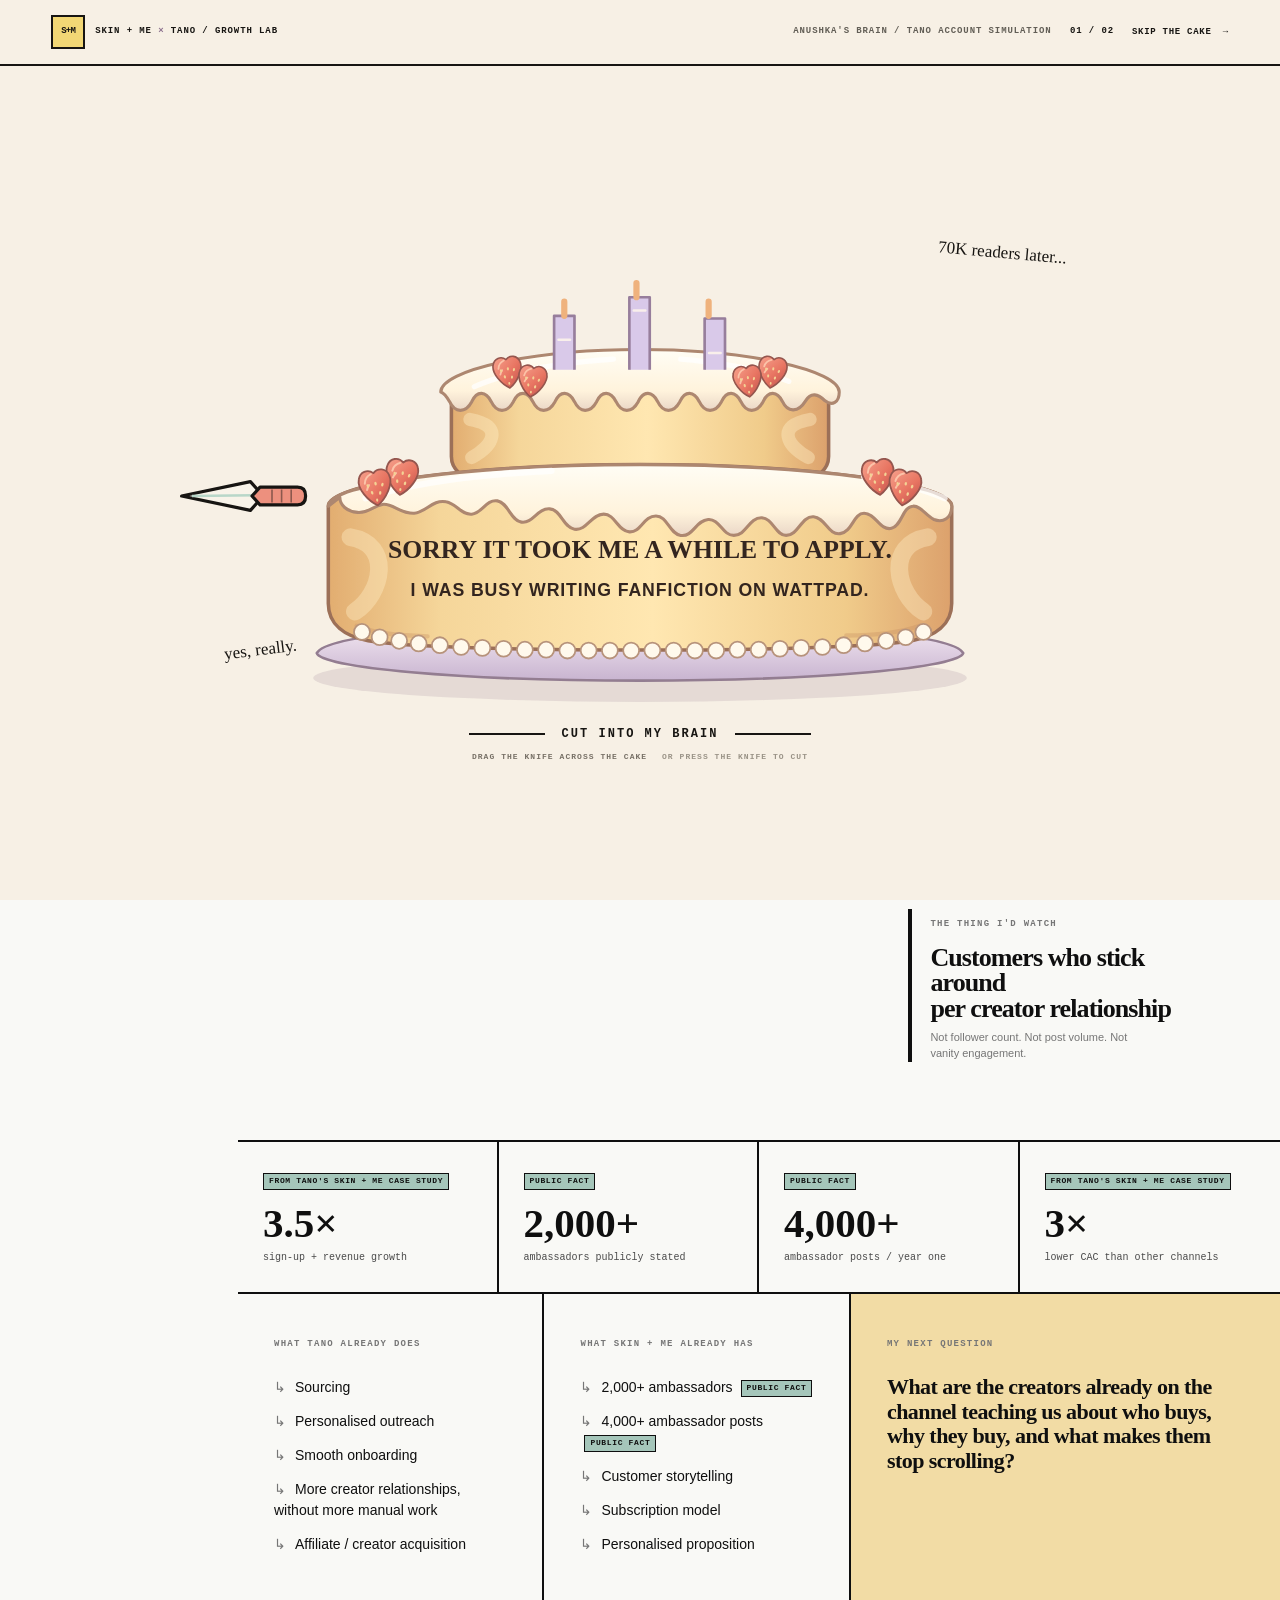
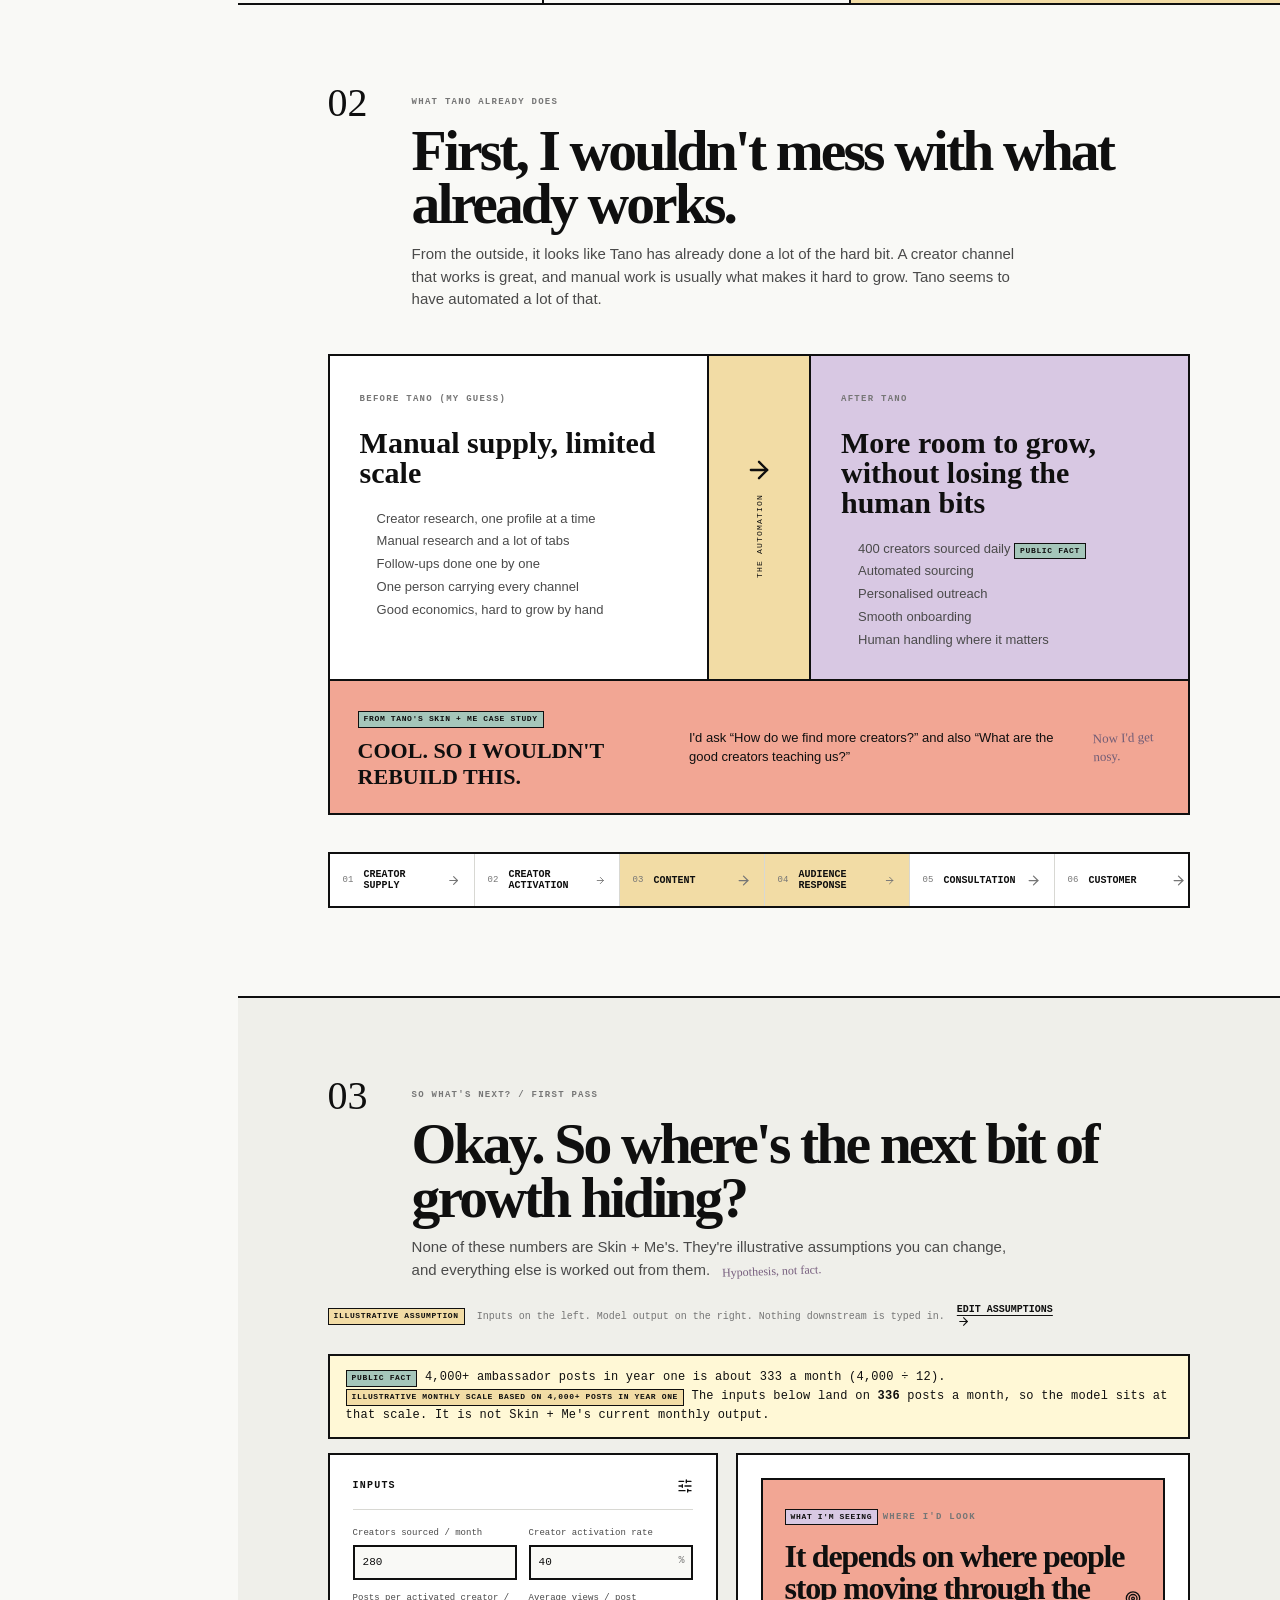
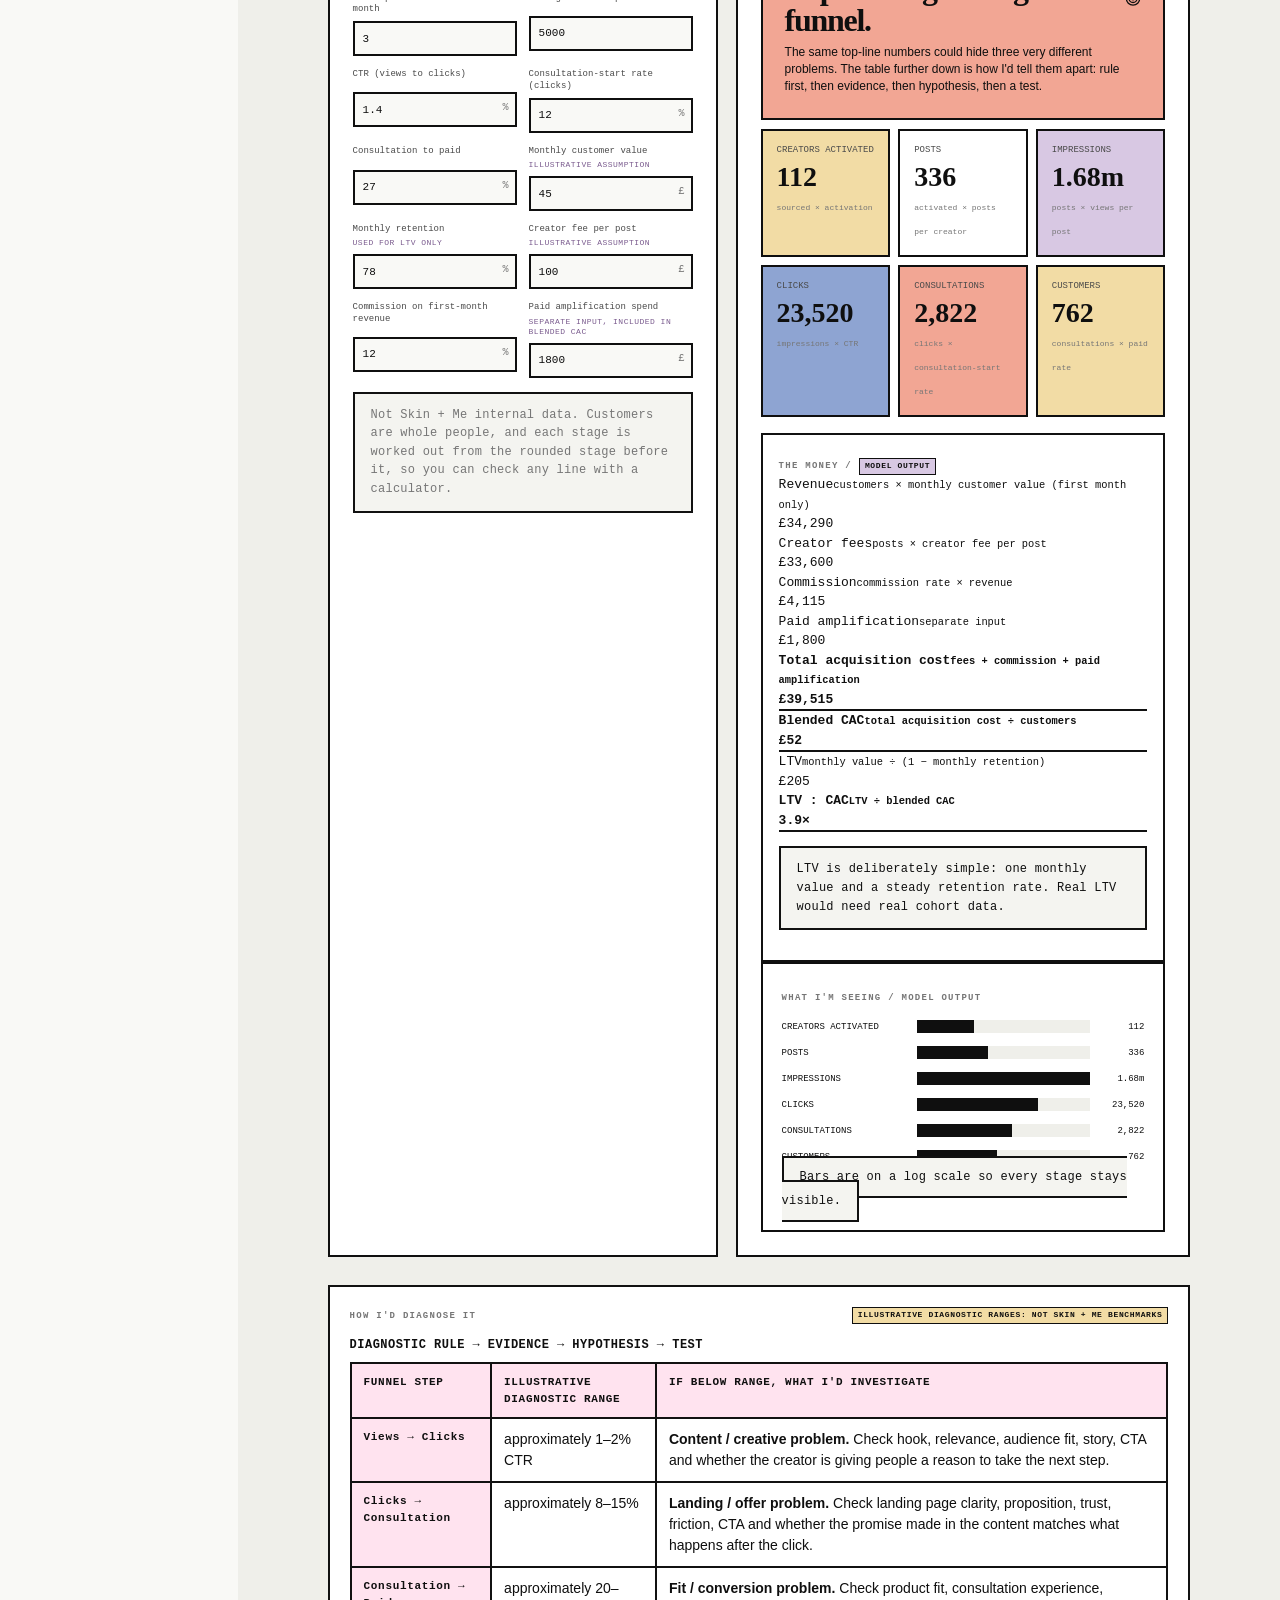
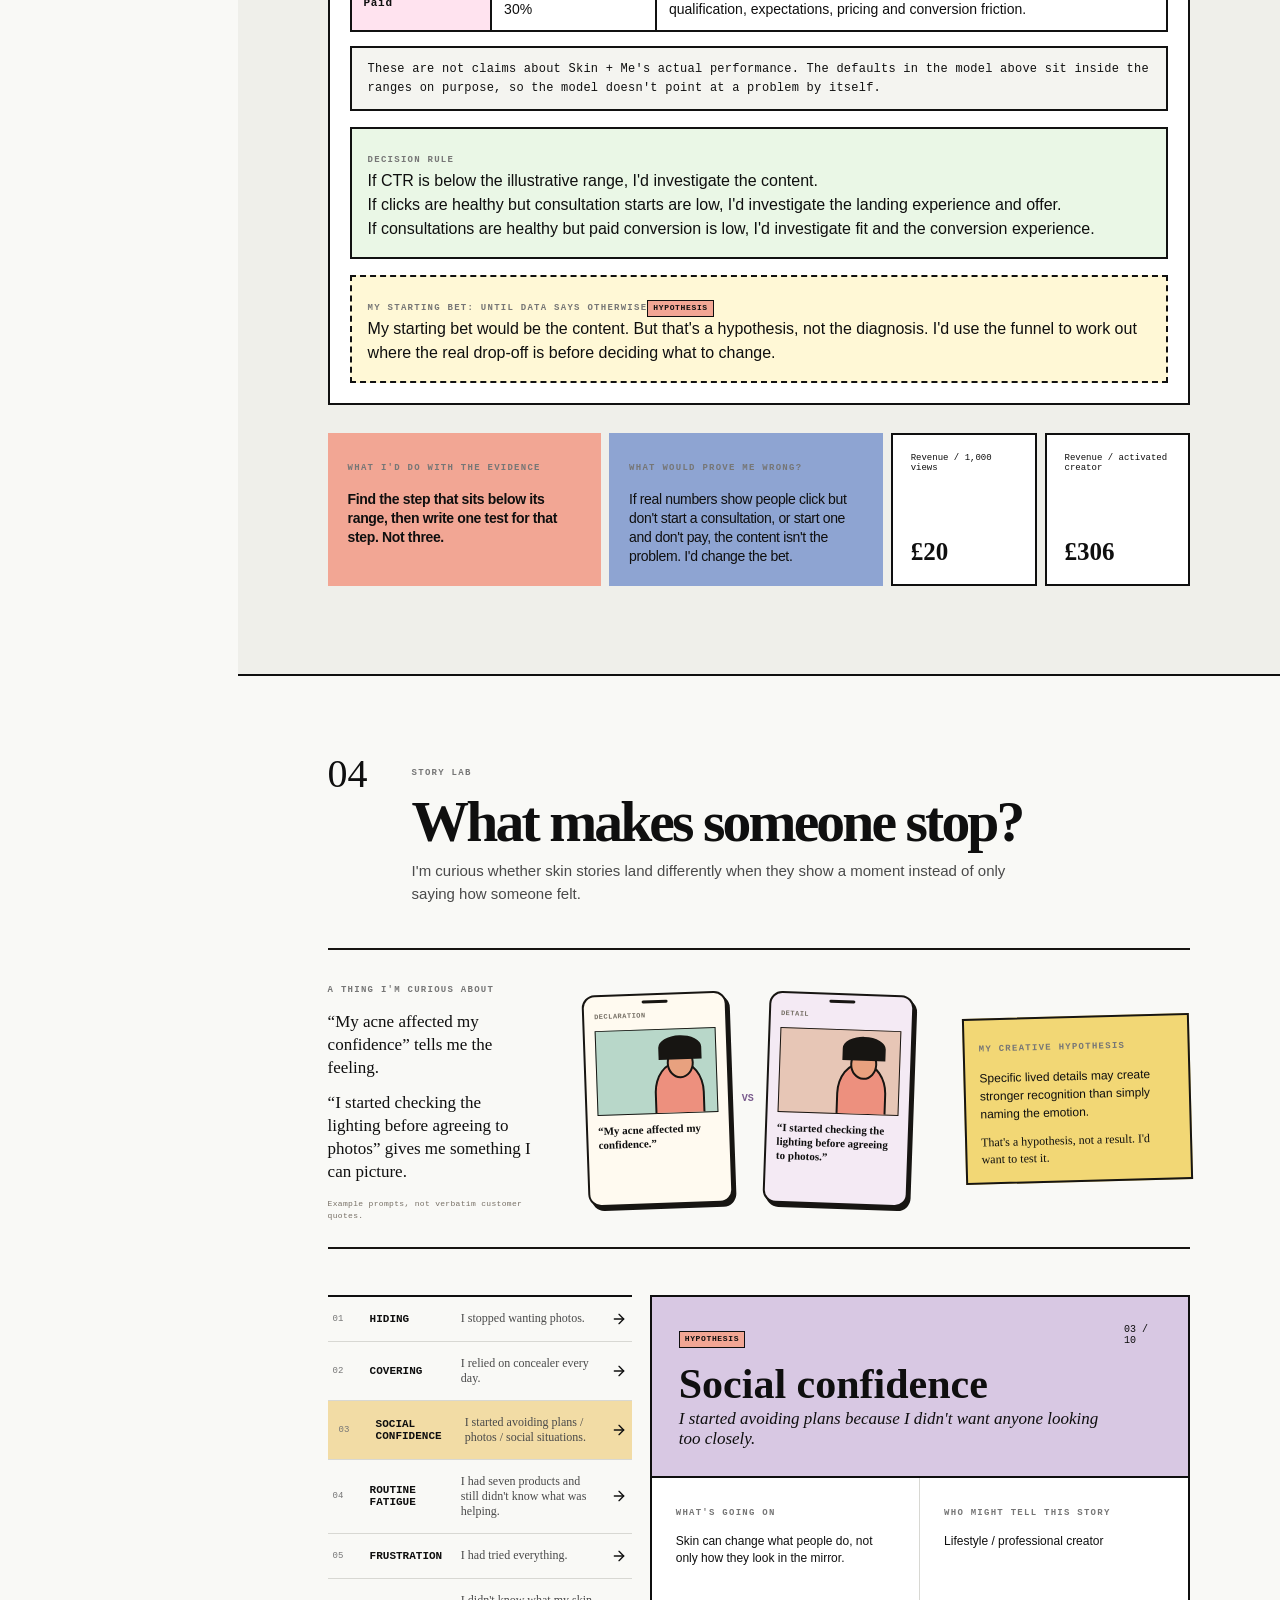
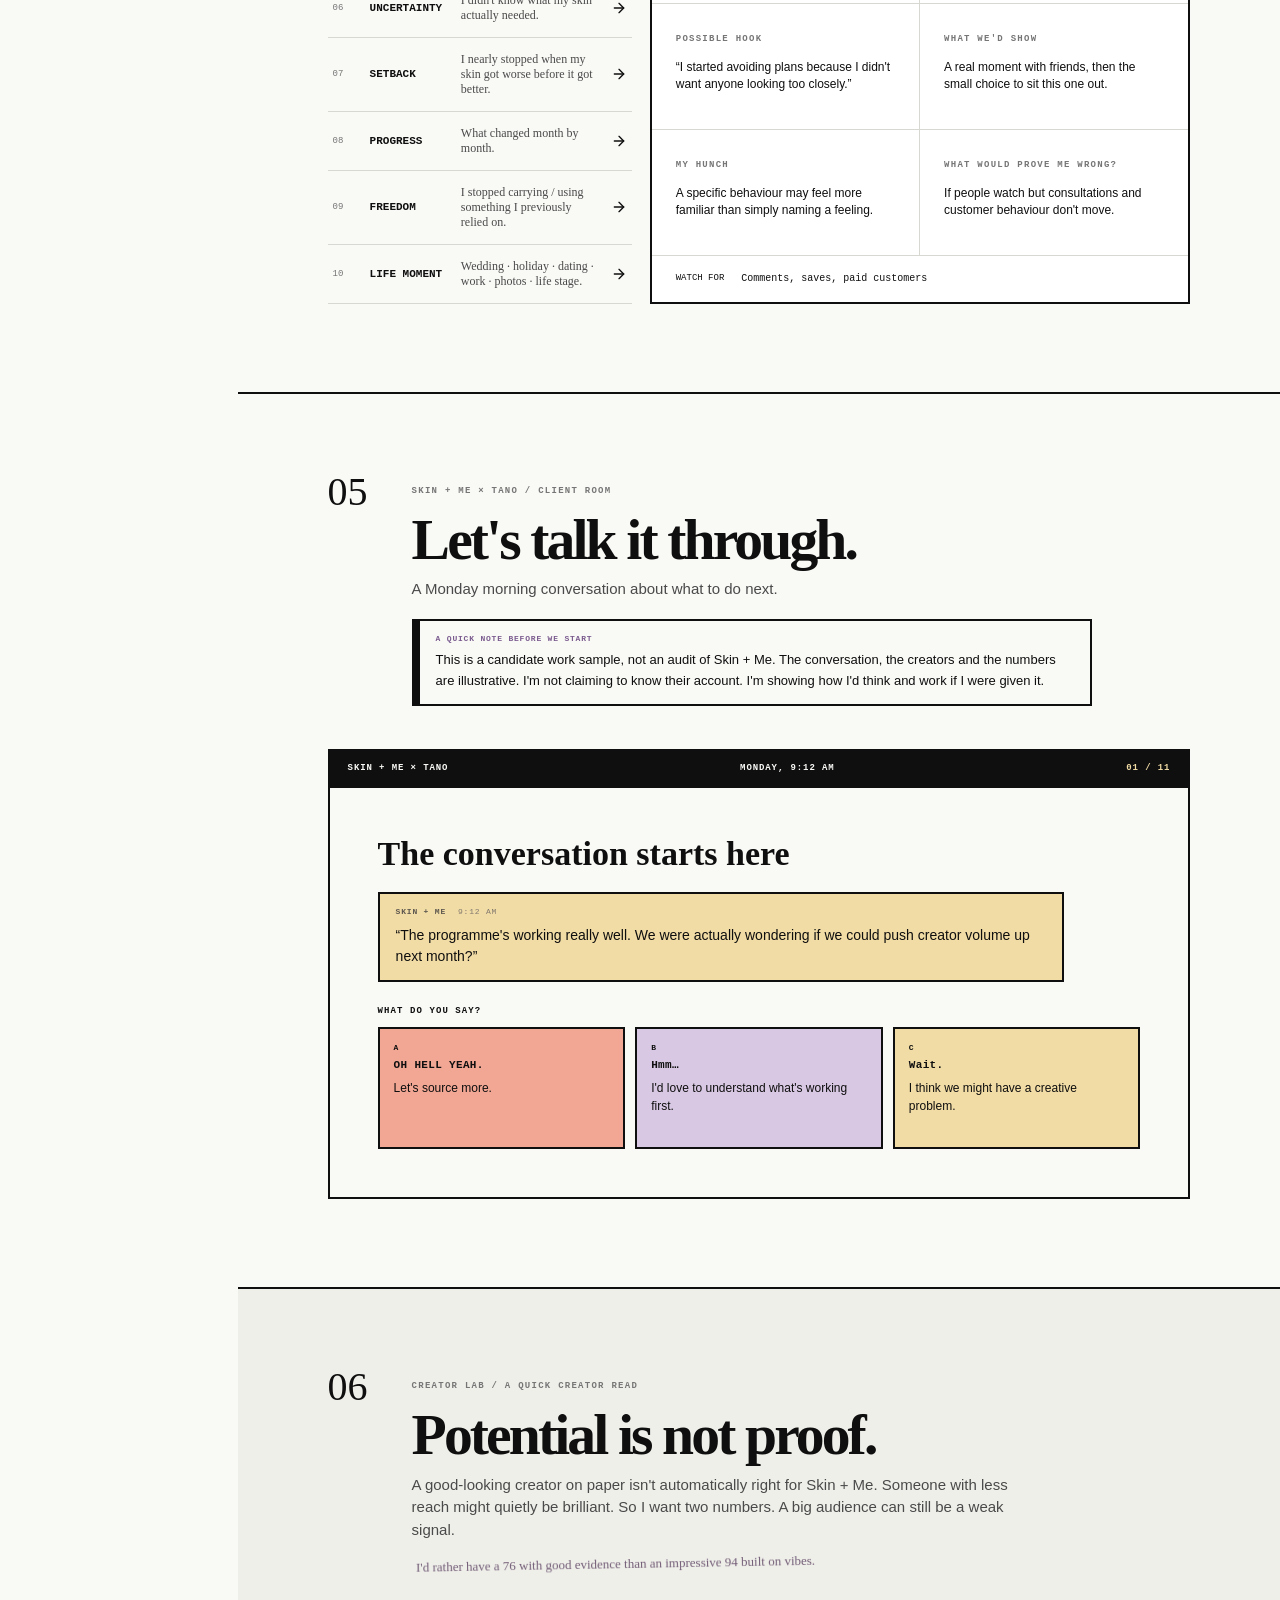
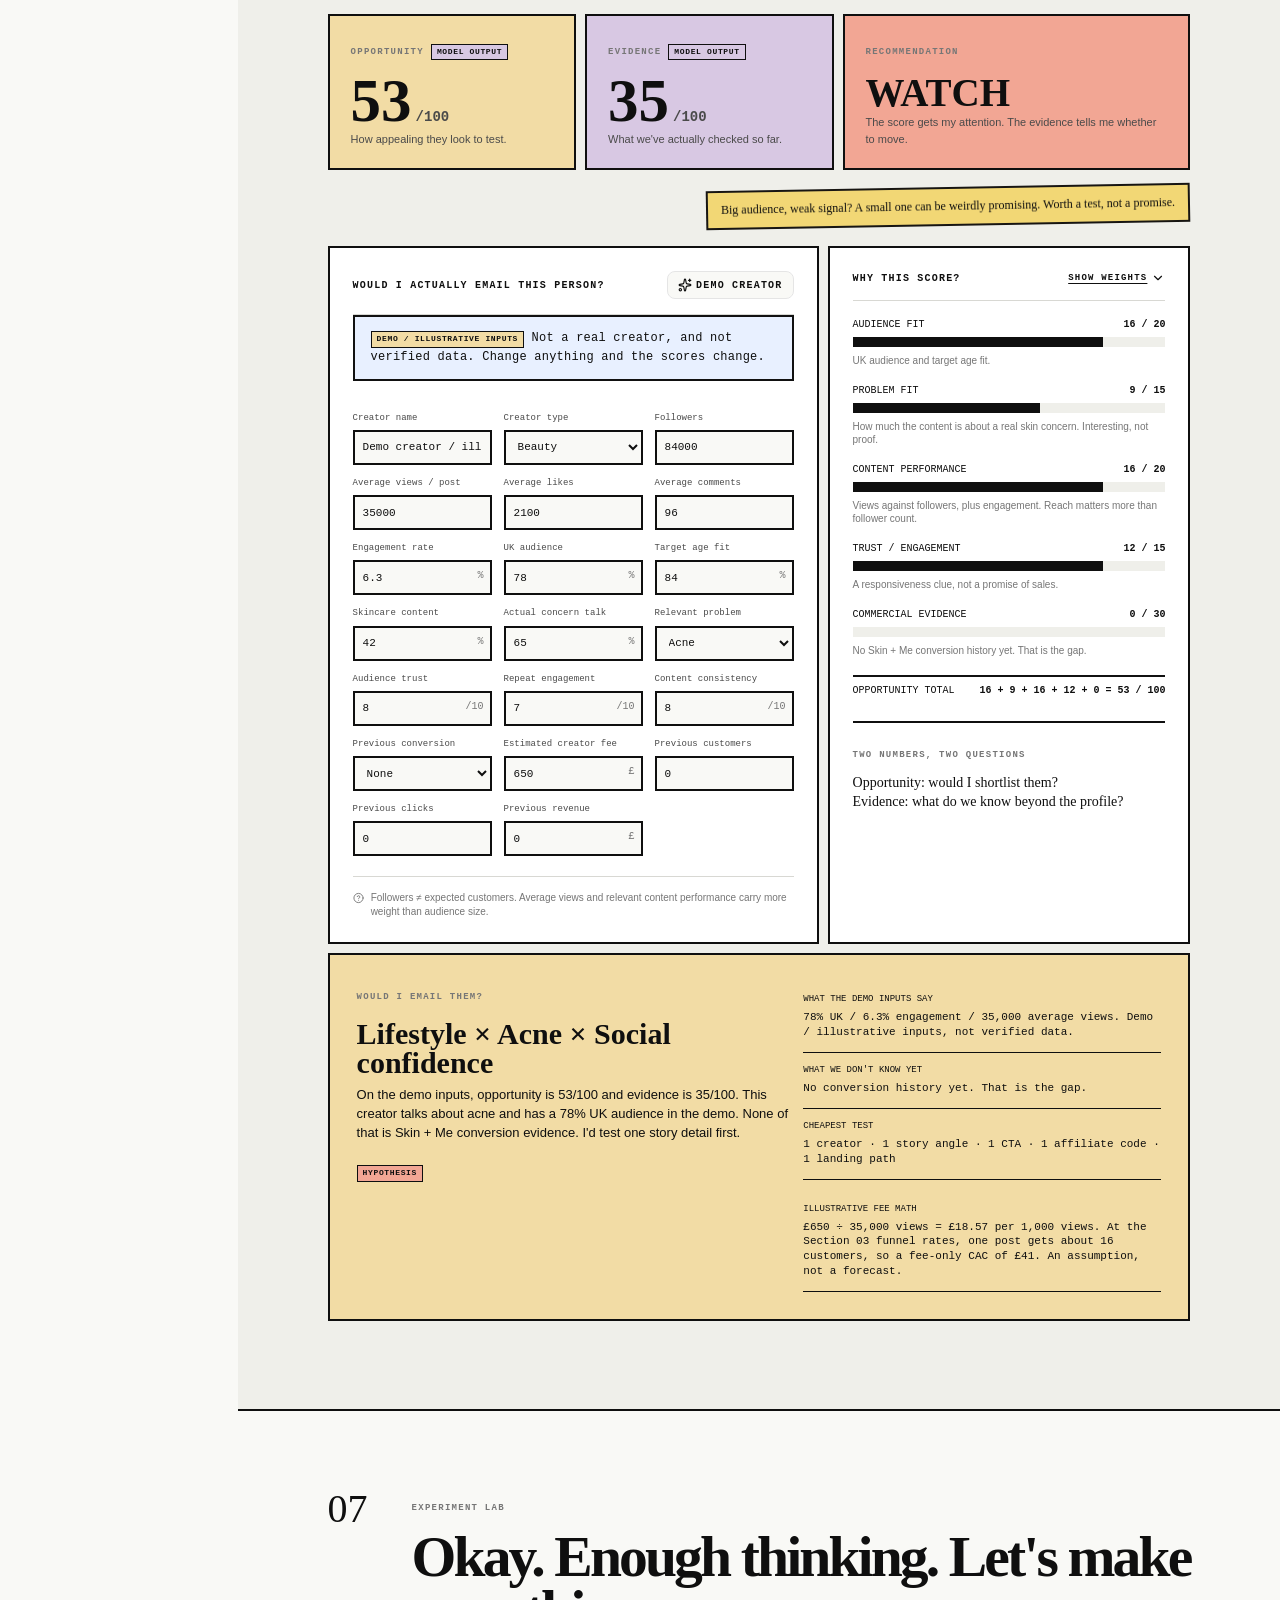
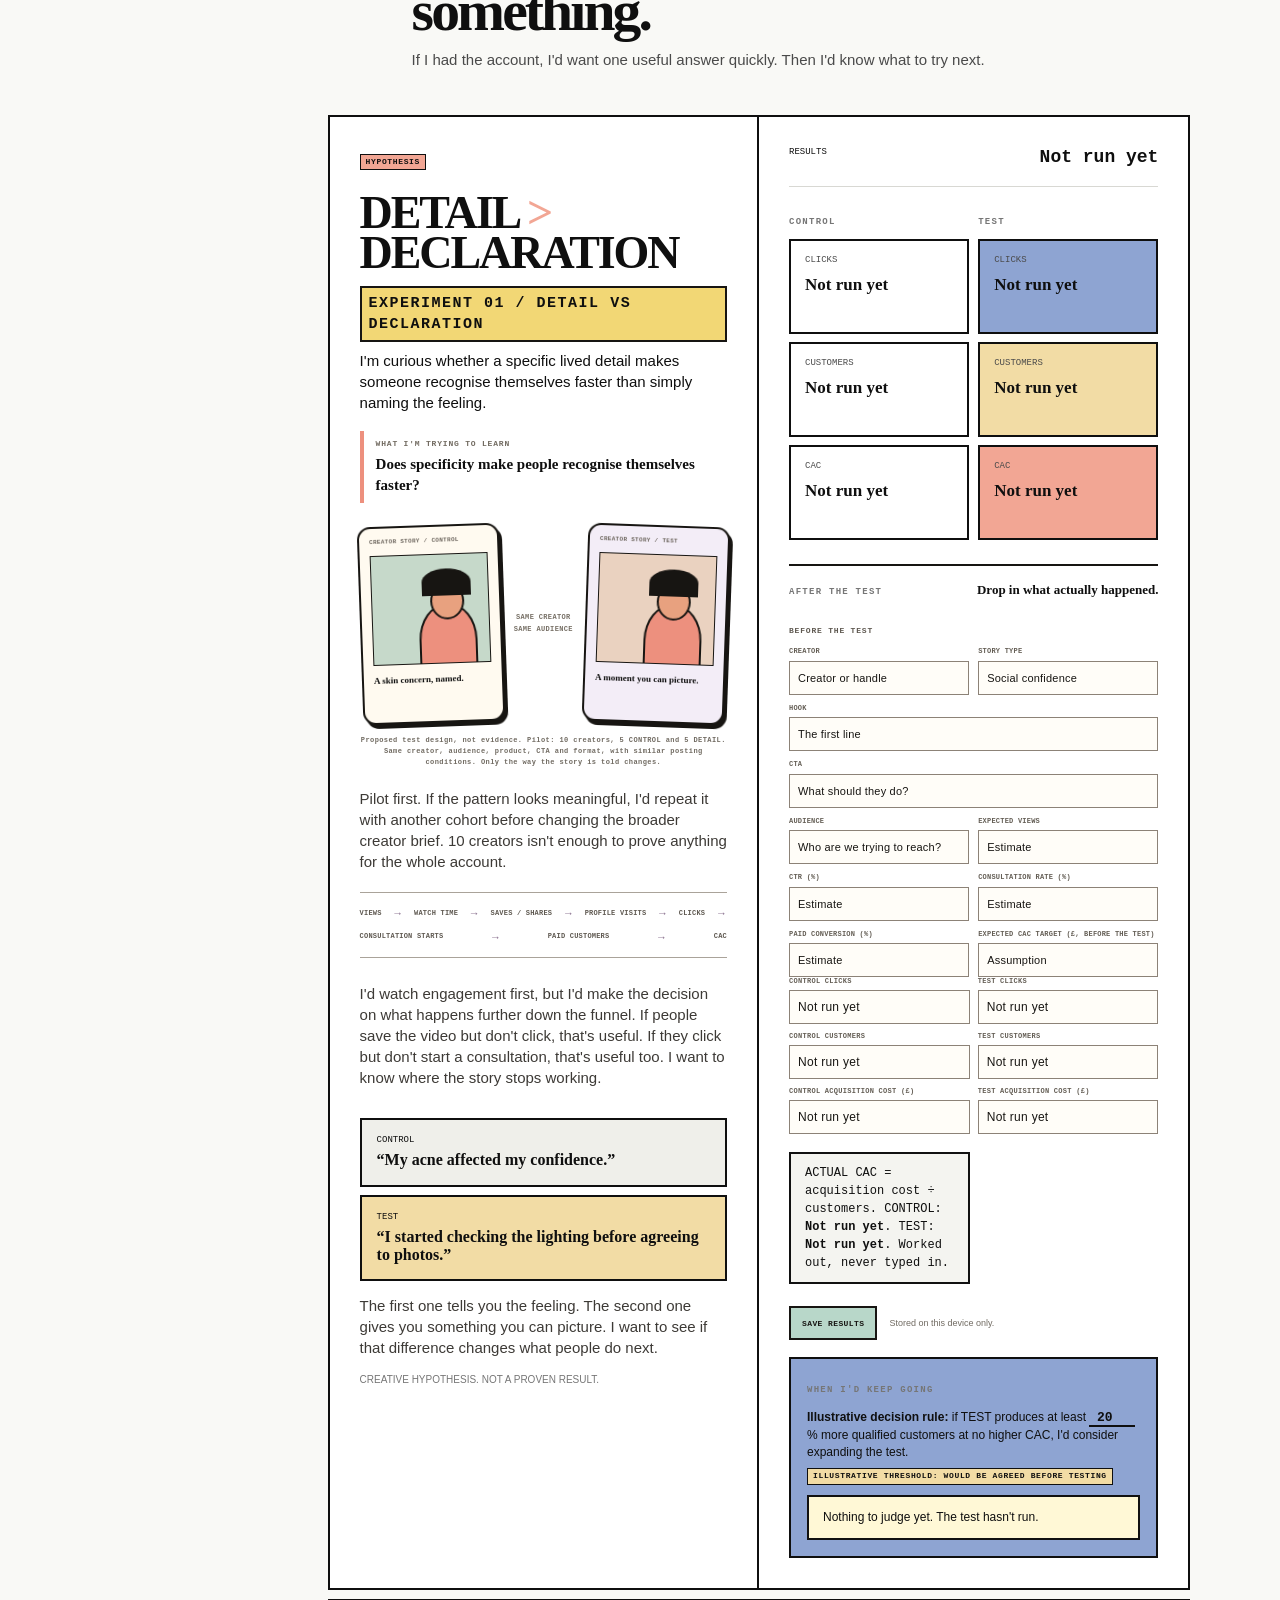
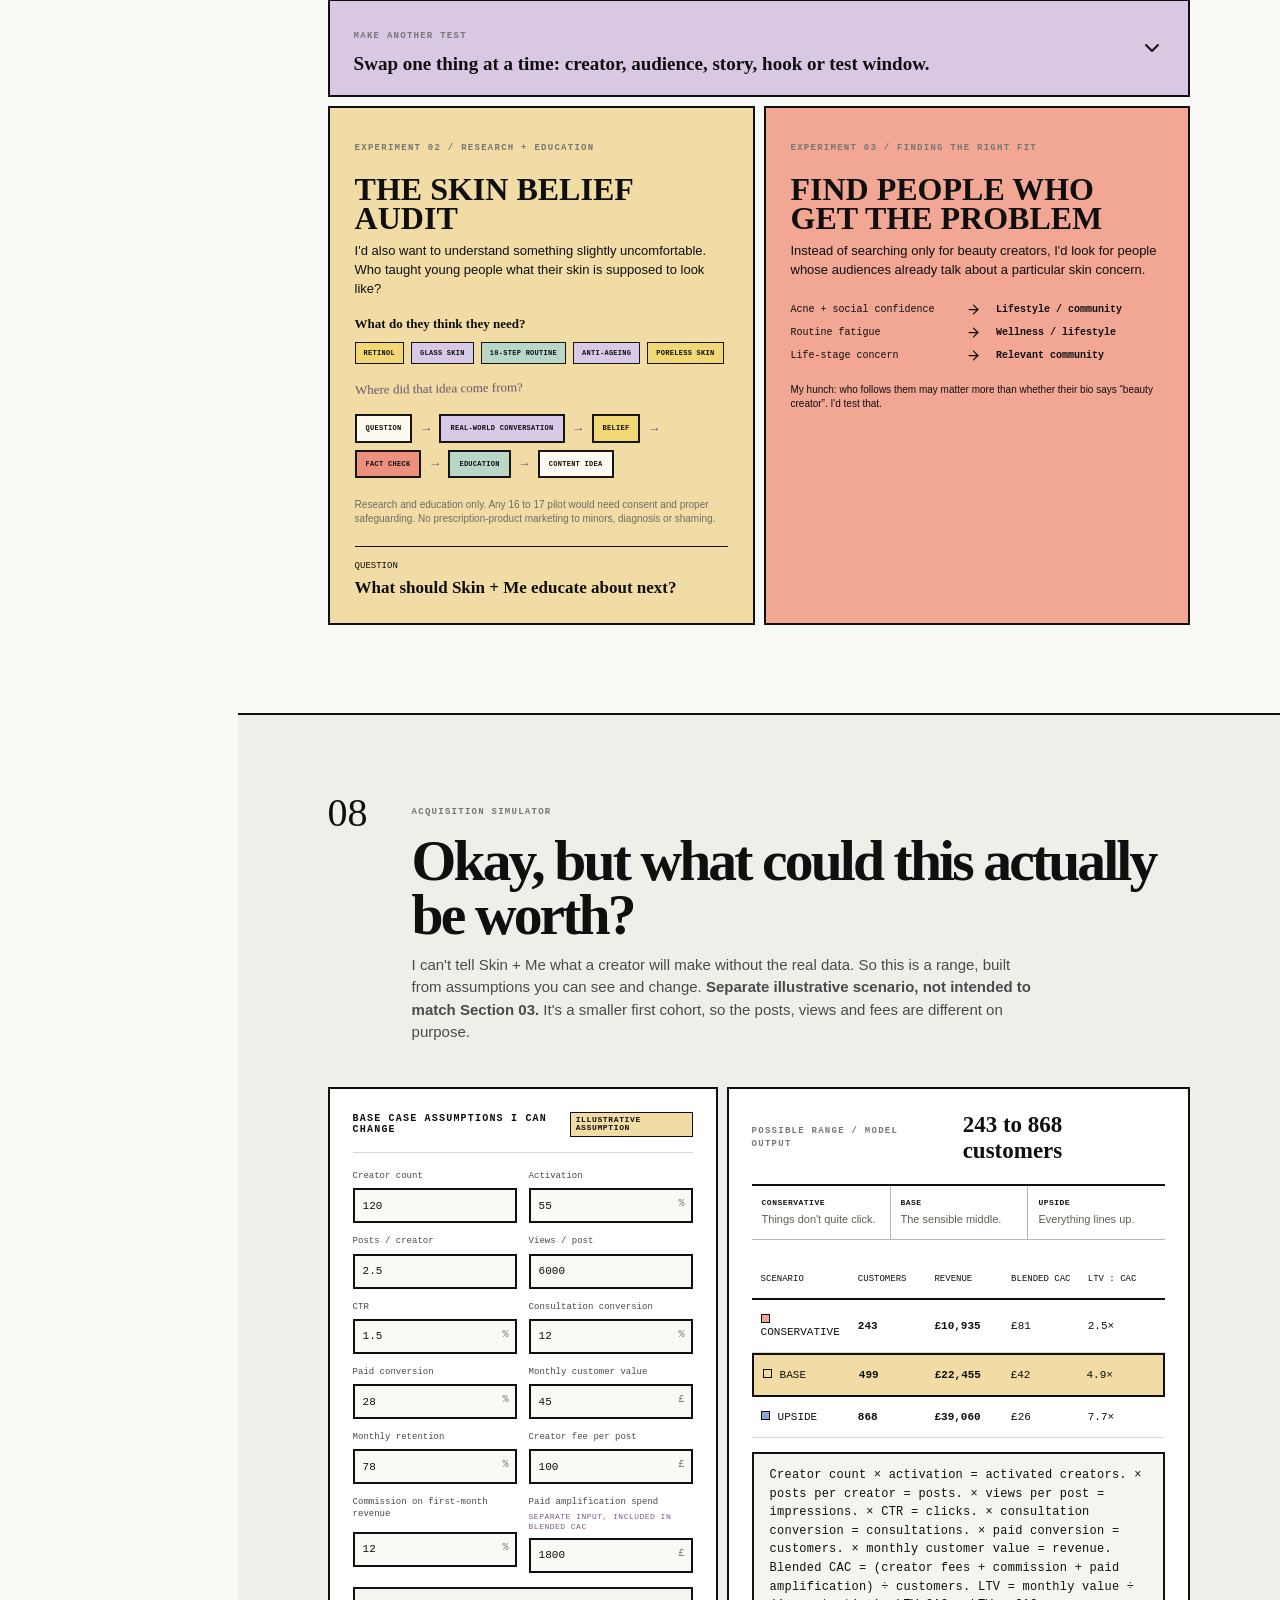
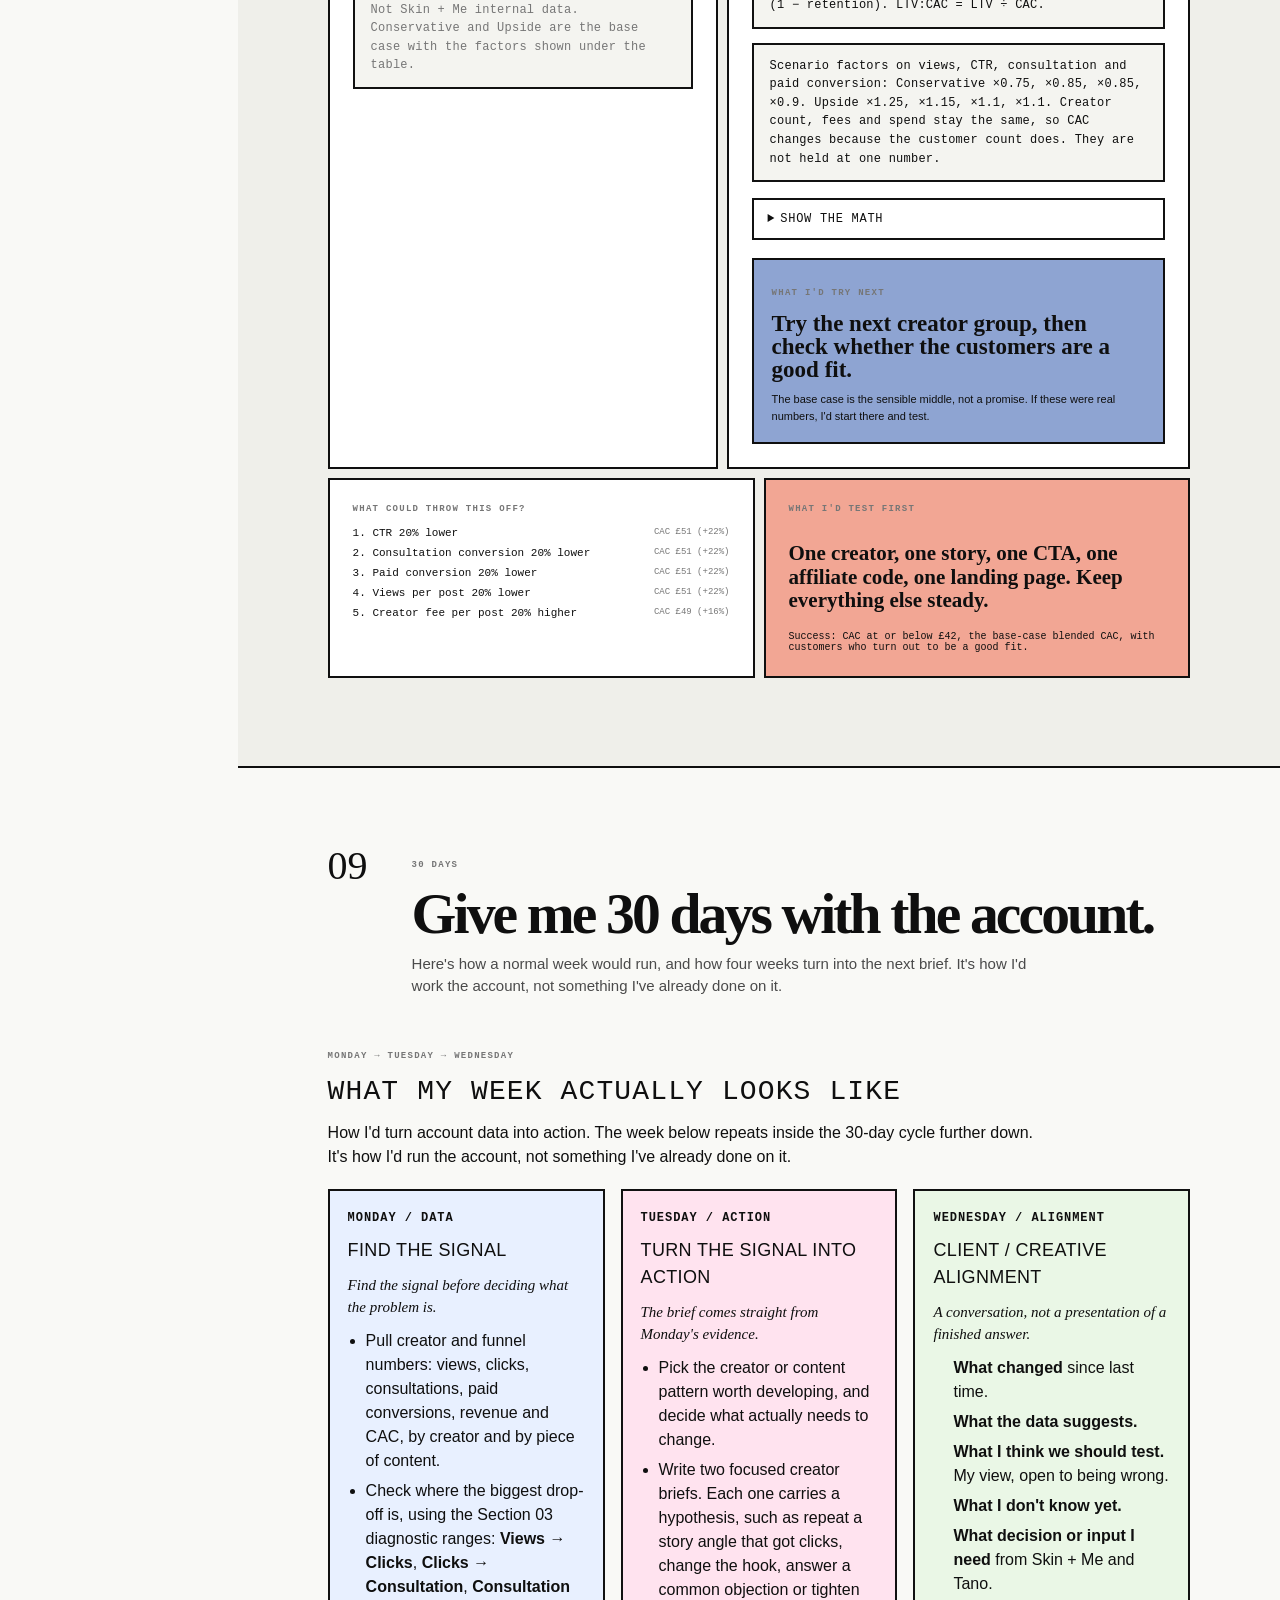
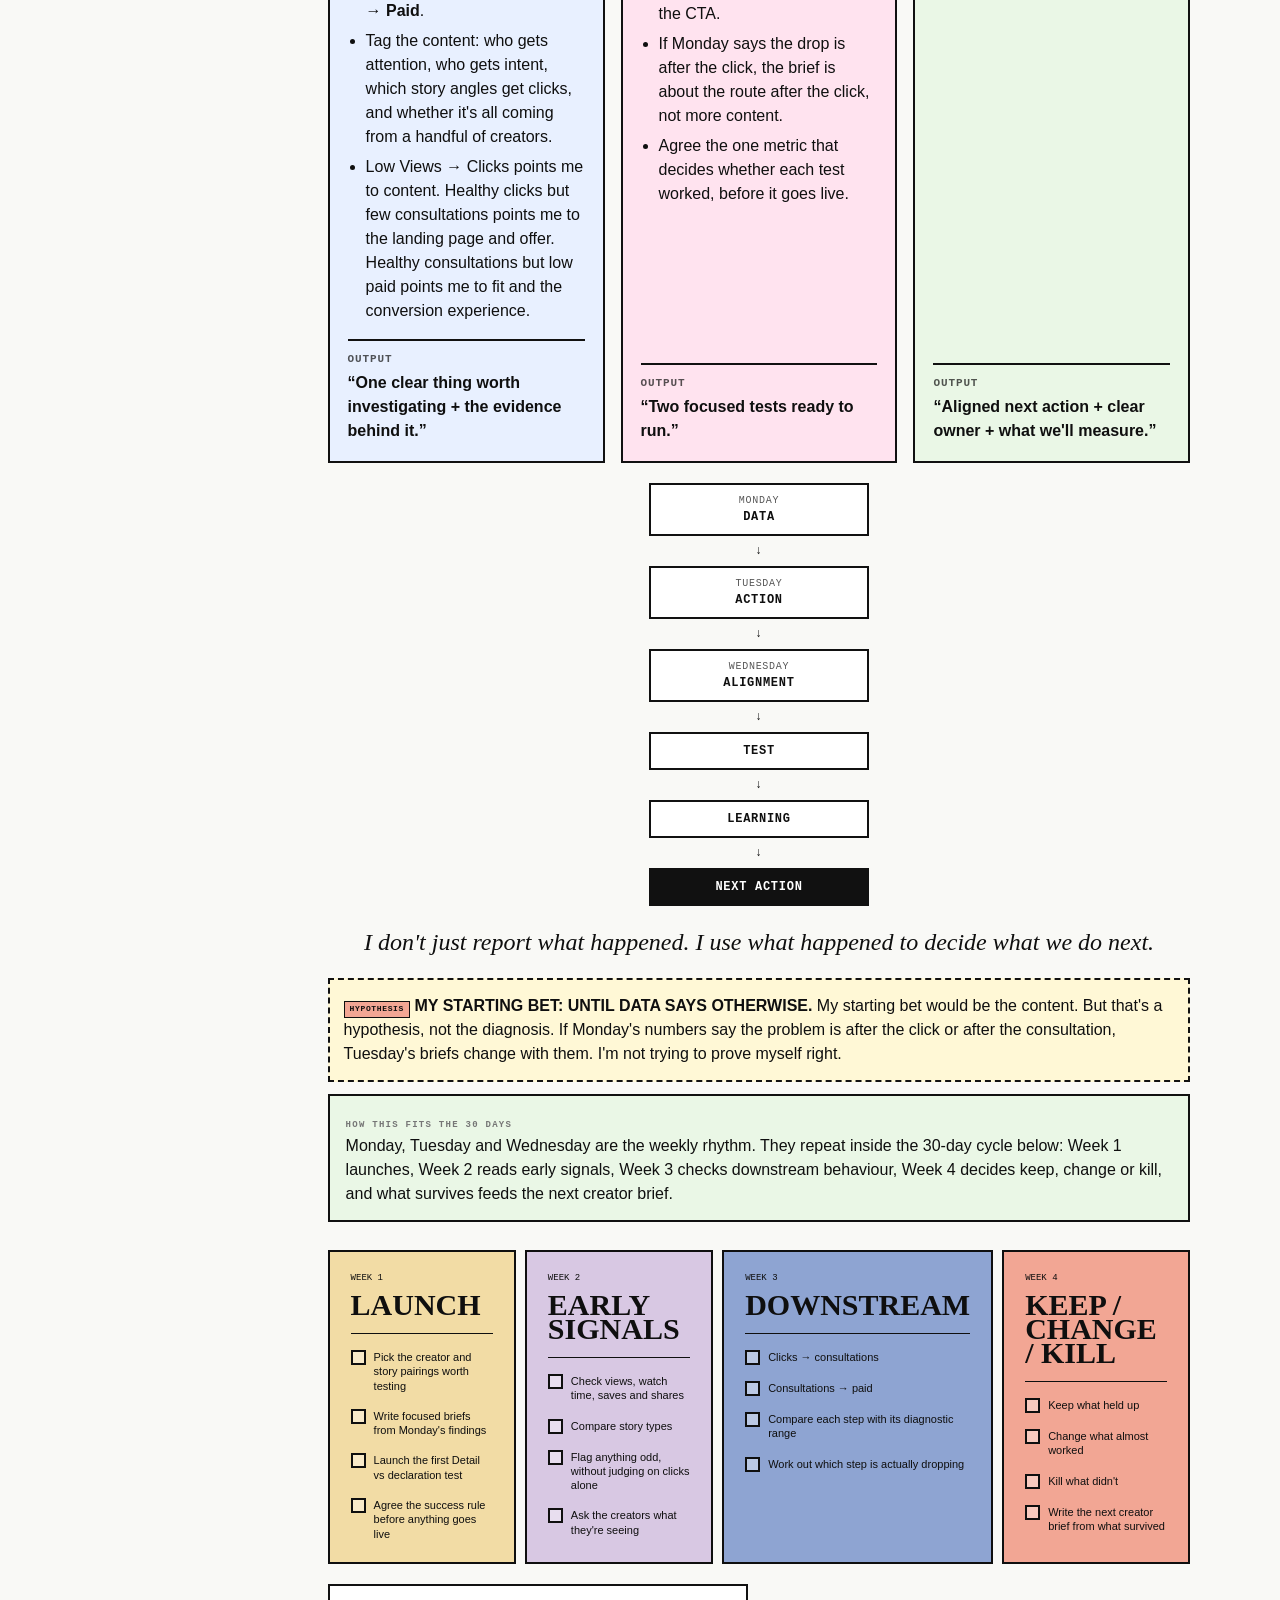
==== commit a6c8cfed: "Made changes to index.html" ====
--- a/main.html
+++ b/main.html
@@ -1,3563 +1,15 @@
 <!DOCTYPE html>
 <html lang="en">
-
 <head>
     <meta charset="UTF-8">
+    <meta http-equiv="refresh" content="0; url=index.html">
     <meta name="viewport" content="width=device-width, initial-scale=1.0">
-    <title>scale-diagnosis</title>
-    <link rel="stylesheet" href="formatting.css">
-    <link rel="stylesheet" href="opening.css">
-    <link rel="stylesheet" href="client-room.css">
+    <title>Skin + Me × Tano / Growth Lab</title>
+    <script>
+        window.location.replace('index.html' + window.location.search + window.location.hash);
+    </script>
 </head>
-
 <body>
-    <div id="root">
-        <div class="opening" id="opening" hidden>
-            <header class="opening-topline">
-                <a class="opening-wordmark" href="#" aria-label="Skin + Me by Tano, Anushka's Growth Lab">
-                    <span class="opening-mark">S+M</span>
-                    <span>SKIN + ME <i>×</i> TANO / GROWTH LAB</span>
-                </a>
-                <span class="opening-edition">ANUSHKA'S BRAIN / TANO ACCOUNT SIMULATION <b>01 / 02</b></span>
-                <button class="opening-skip" id="opening-skip" type="button">SKIP THE CAKE <span aria-hidden="true">&rarr;</span></button>
-            </header>
-
-            <section class="opening-screen cake-screen" id="cake-screen" aria-labelledby="cake-accessible-title">
-                <h1 class="opening-sr-only" id="cake-accessible-title">Sorry it took me a while to apply. I was busy writing fanfiction on Wattpad.</h1>
-                <div class="cake-stage" id="cake-stage" aria-live="polite">
-                    <svg class="opening-svg-defs" aria-hidden="true" focusable="false">
-                        <defs>
-                            <linearGradient id="cake-sponge" x1="0" y1="0" x2="1" y2="0">
-                                <stop offset="0" stop-color="#e2ad70" />
-                                <stop offset=".18" stop-color="#f5d69a" />
-                                <stop offset=".52" stop-color="#ffe7b1" />
-                                <stop offset=".83" stop-color="#f0cb8a" />
-                                <stop offset="1" stop-color="#dca16c" />
-                            </linearGradient>
-                            <linearGradient id="cake-cream" x1="0" y1="0" x2="0" y2="1">
-                                <stop offset="0" stop-color="#fffdf5" />
-                                <stop offset=".68" stop-color="#fff3dc" />
-                                <stop offset="1" stop-color="#ead7c7" />
-                            </linearGradient>
-                            <linearGradient id="cake-berry" x1="0" y1="0" x2="1" y2="1">
-                                <stop offset="0" stop-color="#f6a18c" />
-                                <stop offset=".55" stop-color="#e87562" />
-                                <stop offset="1" stop-color="#bd4f4b" />
-                            </linearGradient>
-                            <linearGradient id="cake-plate" x1="0" y1="0" x2="0" y2="1">
-                                <stop offset="0" stop-color="#f5eaf3" />
-                                <stop offset="1" stop-color="#c8b4d0" />
-                            </linearGradient>
-                            <filter id="cake-watercolor" x="-5%" y="-5%" width="110%" height="110%">
-                                <feTurbulence type="fractalNoise" baseFrequency=".035 .06" numOctaves="2" seed="8" result="pigment" />
-                                <feDisplacementMap in="SourceGraphic" in2="pigment" scale="1.1" xChannelSelector="R" yChannelSelector="G" />
-                            </filter>
-                        </defs>
-                        <symbol id="cake-illustration" viewBox="0 0 940 620">
-                            <ellipse cx="470" cy="559" rx="369" ry="27" fill="#8e738d" opacity=".18" />
-                            <path d="M105 531c10-20 151-34 365-34s355 14 365 34c-5 16-158 31-365 31s-360-15-365-31z" fill="url(#cake-plate)" stroke="#937d91" stroke-width="3" />
-                            <path d="M257 236c0-19 94-39 213-39s213 20 213 39v73c0 15-13 25-31 28-51 9-313 9-364 0-18-3-31-13-31-28z" fill="url(#cake-sponge)" stroke="#9c7058" stroke-width="4" stroke-linejoin="round" filter="url(#cake-watercolor)" />
-                            <path d="M278 267c39 7 26 30 2 43m382-43c-39 7-26 30-2 43" fill="none" stroke="#fff0c9" stroke-width="15" opacity=".4" stroke-linecap="round" />
-                            <path d="M118 365c0-25 157-47 352-47s352 22 352 47v110c0 24-19 37-45 42-75 14-539 14-614 0-26-5-45-18-45-42z" fill="url(#cake-sponge)" stroke="#9c7058" stroke-width="4" stroke-linejoin="round" filter="url(#cake-watercolor)" />
-                            <path d="M143 400c48 8 36 64 5 84m647-84c-48 8-36 64-5 84" fill="none" stroke="#fff0c9" stroke-width="20" opacity=".38" stroke-linecap="round" />
-                            <path d="M118 365c0-25 157-47 352-47s352 22 352 47c0 14-10 19-20 15-9-4-15-16-24-15-12 1-12 22-24 25-13 3-18-17-31-17-12 0-13 21-27 23-13 2-17-18-30-19-14-1-17 21-31 21-12 0-15-20-28-20-14 0-17 20-31 20-13 0-16-19-29-18-14 1-17 20-31 18-13-2-15-22-28-22-14 0-17 19-30 18-13-1-16-20-29-20-14 0-19 19-33 17-13-2-15-22-28-23-14-1-19 17-32 15-12-2-15-22-27-24-13-2-17 14-29 15-12 1-17-12-29-14-15-3-23 12-36 13-15 1-25-12-36-10-11 2-15 10-28 9-12-1-20-8-20-17z" fill="url(#cake-cream)" stroke="#ad8770" stroke-width="3.5" stroke-linejoin="round" />
-                            <path d="M160 356c54-18 127-27 210-31m353 7c37 6 68 14 91 24" fill="none" stroke="#fff" stroke-width="7" opacity=".72" stroke-linecap="round" />
-                            <path d="M150 500c24 10 53 11 80 12m473-1c30 0 60-3 83-11" fill="none" stroke="#c58d62" stroke-width="5" opacity=".34" stroke-linecap="round" />
-                            <path d="M245 236 C245 212 346 188 470 188 C594 188 695 212 695 236 C695 248 687 252 679 246 C671 238 663 236 657 246 C649 259 637 260 631 247 C625 235 615 234 609 247 C602 260 590 260 584 247 C578 235 568 234 562 247 C555 260 543 260 537 247 C531 235 521 234 515 247 C508 260 496 260 490 247 C484 235 474 234 468 247 C461 260 449 260 443 247 C437 235 427 234 421 247 C414 260 402 260 396 247 C390 235 380 234 374 247 C367 260 355 260 349 247 C343 235 333 234 327 247 C320 260 308 260 302 247 C296 235 286 234 280 247 C273 260 261 260 255 247 C251 240 248 237 245 236 Z" fill="url(#cake-cream)" stroke="#ad8770" stroke-width="3.5" stroke-linejoin="round" />
-                            <path d="M283 230c42-18 95-27 157-31m76 0c48 4 91 12 122 25" fill="none" stroke="#fff" stroke-width="6" opacity=".76" stroke-linecap="round" />
-
-                            <path d="M373 211v-61h23v61m62 0v-82h23v82m62 0v-58h23v58" fill="#d9c9e9" stroke="#977e9c" stroke-width="3" stroke-linejoin="round" />
-                            <path d="M384.5 150v-16m81.5-5v-16m81.5 37v-16" stroke="#efb27d" stroke-width="7" stroke-linecap="round" />
-                            <path d="M378 177h13m72-33h13m72 48h13" stroke="#fff6ec" stroke-width="3" opacity=".85" stroke-linecap="round" />
-
-                            <symbol id="cake-strawberry" viewBox="0 0 56 64">
-                                <path d="M28 12C20 4 8 8 5 18 0 32 15 53 28 61 41 53 56 32 51 18 48 8 36 4 28 12z" fill="url(#cake-berry)" stroke="#95564e" stroke-width="2.8" stroke-linejoin="round" />
-                                <path d="M13 26c1-7 5-11 11-13m-9 23c1-3 2-5 4-7" fill="none" stroke="#ffd2b6" stroke-width="3" opacity=".78" stroke-linecap="round" />
-                                <g fill="#f4d294">
-                                    <ellipse cx="17" cy="30" rx="1.8" ry="2.8" transform="rotate(-17 17 30)" />
-                                    <ellipse cx="29" cy="28" rx="1.8" ry="2.8" />
-                                    <ellipse cx="39" cy="31" rx="1.8" ry="2.8" transform="rotate(18 39 31)" />
-                                    <ellipse cx="22" cy="41" rx="1.8" ry="2.8" transform="rotate(-10 22 41)" />
-                                    <ellipse cx="34" cy="43" rx="1.8" ry="2.8" transform="rotate(10 34 43)" />
-                                    <ellipse cx="28" cy="53" rx="1.6" ry="2.4" />
-                                </g>
-                            </symbol>
-                            <use href="#cake-strawberry" x="302" y="190" width="37" height="45" transform="rotate(-8 320.5 212.5)" />
-                            <use href="#cake-strawberry" x="330" y="200" width="37" height="45" transform="rotate(7 348.5 222.5)" />
-                            <use href="#cake-strawberry" x="601" y="190" width="37" height="45" transform="rotate(8 619.5 212.5)" />
-                            <use href="#cake-strawberry" x="573" y="200" width="37" height="45" transform="rotate(-7 591.5 222.5)" />
-                            <use href="#cake-strawberry" x="180" y="306" width="42" height="49" transform="rotate(6 201 330.5)" />
-                            <use href="#cake-strawberry" x="150" y="318" width="42" height="49" transform="rotate(-8 171 342.5)" />
-                            <use href="#cake-strawberry" x="718" y="306" width="42" height="49" transform="rotate(-6 739 330.5)" />
-                            <use href="#cake-strawberry" x="748" y="318" width="42" height="49" transform="rotate(8 769 342.5)" />
-
-                            <g fill="#fff9ec" stroke="#b7937b" stroke-width="2">
-                                <circle cx="156" cy="507" r="9" /><circle cx="176" cy="513" r="9" /><circle cx="198" cy="517" r="9" />
-                                <circle cx="220" cy="520" r="9" /><circle cx="244" cy="522" r="9" /><circle cx="268" cy="524" r="9" />
-                                <circle cx="292" cy="525" r="9" /><circle cx="316" cy="526" r="9" /><circle cx="340" cy="527" r="9" />
-                                <circle cx="364" cy="527" r="9" /><circle cx="388" cy="528" r="9" /><circle cx="412" cy="528" r="9" />
-                                <circle cx="436" cy="528" r="9" /><circle cx="460" cy="528" r="9" /><circle cx="484" cy="528" r="9" />
-                                <circle cx="508" cy="528" r="9" /><circle cx="532" cy="528" r="9" /><circle cx="556" cy="528" r="9" />
-                                <circle cx="580" cy="527" r="9" /><circle cx="604" cy="527" r="9" /><circle cx="628" cy="526" r="9" />
-                                <circle cx="652" cy="525" r="9" /><circle cx="676" cy="524" r="9" /><circle cx="700" cy="522" r="9" />
-                                <circle cx="724" cy="520" r="9" /><circle cx="748" cy="517" r="9" /><circle cx="770" cy="513" r="9" />
-                                <circle cx="790" cy="507" r="9" />
-                            </g>
-                            <text x="470" y="424" fill="#33251f" text-anchor="middle" font-family="Playfair Display Variable, Georgia, serif" font-size="29" font-weight="700">SORRY IT TOOK ME A WHILE TO APPLY.</text>
-                            <text x="470" y="466" fill="#33251f" text-anchor="middle" font-family="Manrope Variable, Arial, sans-serif" font-size="20" font-weight="800" letter-spacing="1">I WAS BUSY WRITING FANFICTION ON WATTPAD.</text>
-                        </symbol>
-                    </svg>
-                    <div class="cake-art" aria-hidden="true">
-                        <div class="cake-half cake-half-left"><svg viewBox="0 0 940 620"><use href="#cake-illustration"></use></svg></div>
-                        <div class="cake-half cake-half-right"><svg viewBox="0 0 940 620"><use href="#cake-illustration"></use></svg></div>
-                    </div>
-                    <span class="cake-note cake-note-readers">70K readers later...</span>
-                    <span class="cake-note cake-note-really">yes, really.</span>
-                    <button class="cake-knife" id="cake-knife" type="button" aria-label="Drag the knife across the cake, or press Enter to cut it">
-                        <svg viewBox="0 0 170 50" aria-hidden="true" focusable="false">
-                            <path d="M7 25 93 7l16 18-16 18z" fill="#f8f3e9" stroke="#171512" stroke-width="4" stroke-linejoin="round" />
-                            <path d="m20 25 77-1" stroke="#b8d7c9" stroke-width="3" />
-                            <path d="M105 14h47q10 0 10 11t-10 11h-47l-10-11z" fill="#ed907e" stroke="#171512" stroke-width="4" stroke-linejoin="round" />
-                            <path d="M120 17v16m12-16v16m12-16v16" stroke="#171512" stroke-width="2" opacity=".45" />
-                        </svg>
-                    </button>
-                    <div class="cake-reveal" id="cake-reveal" hidden>
-                        <p class="reveal-overline">A SMALL, REASONABLE QUESTION</p>
-                        <h2><span>SO...</span> IS THERE A PLACE AT TANO <em>FOR A WATTPAD AUTHOR?</em></h2>
-                        <p class="reveal-whisper">Let's find out.</p>
-                        <button class="opening-button opening-button-coral" id="open-brain" type="button">OPEN MY BRAIN <span aria-hidden="true">&rarr;</span></button>
-                    </div>
-                </div>
-                <p class="cake-instruction" id="cake-instruction"><span class="instruction-line"></span> CUT INTO MY BRAIN <span class="instruction-line"></span></p>
-                <p class="cake-hint">DRAG THE KNIFE ACROSS THE CAKE <span>OR PRESS THE KNIFE TO CUT</span></p>
-            </section>
-
-            <section class="opening-screen brain-screen" id="brain-screen" aria-labelledby="brain-copy-title" hidden>
-                <div class="brain-layout">
-                    <div class="brain-artboard" role="img" aria-label="Anushka, an expressive editorial illustration with an open lilac brain and a collage of ideas: 70K community, creators, growth, story, AI, operations, £17K leakage, 37 to 7, £50K deal, but why, test it, and Skin + Me. Creator card, phone, skincare tube, magnifier, graph, calculator, sticky note, speech bubble, funnel, customer profile, AI agent, notebook, camera, writing notebook, spreadsheet and question mark orbit her.">
-                        <svg class="brain-person" viewBox="0 0 500 620" aria-hidden="true" focusable="false">
-                            <path d="M111 578c10-91 49-141 139-157 97-17 165 40 181 157z" fill="#ed907e" stroke="#171512" stroke-width="7" stroke-linejoin="round" />
-                            <path d="M206 433c8-32 5-52-6-75h116c-11 27-11 54 1 77l-59 52z" fill="#e8a17f" stroke="#171512" stroke-width="6" stroke-linejoin="round" />
-                            <path d="M125 307c-14-123 19-221 126-239 110-18 160 74 145 218-11 96-55 161-137 164-75 3-122-54-134-143" fill="#191713" stroke="#171512" stroke-width="7" stroke-linejoin="round" />
-                            <path d="M163 275c-2-99 42-163 111-162 70 2 109 68 91 168-14 79-38 133-103 137-59 4-91-59-99-143" fill="#e8a17f" stroke="#171512" stroke-width="6" />
-                            <path d="M153 205c-5-50 3-95 36-127 21-21 46-31 72-31 29 0 58 15 76 38 15 19 21 46 19 76-16-11-26-27-29-47-19 25-52 40-99 42-29 1-52 16-75 49" fill="#191713" stroke="#171512" stroke-width="7" stroke-linejoin="round" />
-                            <path d="M190 174c-11-37 4-71 34-84 15-7 32-6 45 0 10-18 29-28 49-22 22 7 33 28 30 48 22 10 31 37 21 58-10 21-33 29-54 23-11 16-34 22-52 12-19 8-42 2-51-14-9 0-17-8-22-21z" fill="#d9c9e9" stroke="#171512" stroke-width="5" stroke-linejoin="round" />
-                            <path d="M227 109c-8 10-8 22 1 31m31-42c-8 13-6 25 4 33m31-46c-9 12-8 25 2 33m37-20c-9 10-10 19-4 28m-104 11c12-6 23-3 31 7m30-8c11-8 24-7 33 2m-11 31c-9-7-19-8-30-2" fill="none" stroke="#171512" stroke-width="4" stroke-linecap="round" />
-                            <path d="M192 246q24-20 48 0m67 0q24-20 46 2" fill="none" stroke="#171512" stroke-width="6" stroke-linecap="round" />
-                            <circle cx="215" cy="265" r="7" fill="#171512" />
-                            <circle cx="330" cy="265" r="7" fill="#171512" />
-                            <path d="M265 267q-12 30-5 38l16 2" fill="none" stroke="#171512" stroke-width="5" stroke-linecap="round" stroke-linejoin="round" />
-                            <path d="M237 330q29 24 61-4" fill="none" stroke="#171512" stroke-width="6" stroke-linecap="round" />
-                            <path d="M124 309q-27-15-28 12 1 25 33 28m274-49q26-11 27 16-4 25-34 27" fill="#e8a17f" stroke="#171512" stroke-width="6" />
-                            <path d="m126 571 70-76 64 40 77-44 76 80" fill="none" stroke="#171512" stroke-width="7" stroke-linejoin="round" />
-                            <path d="m226 455 33 27 34-27" fill="#f2d775" stroke="#171512" stroke-width="5" stroke-linejoin="round" />
-                            <path d="M153 198q-21-26-31-9m249-14q18-25 28-7" fill="none" stroke="#b8d7c9" stroke-width="7" stroke-linecap="round" />
-                            <path d="M105 120l-16-17m26 4-1-23m18 29 12-17m225 53 18-14m-10 32 24-2" fill="none" stroke="#ed907e" stroke-width="5" stroke-linecap="round" />
-                        </svg>
-
-                        <span class="brain-token token-community">70K COMMUNITY</span>
-                        <span class="brain-token token-creators" data-flight="creator">CREATORS</span>
-                        <span class="brain-token token-growth">GROWTH</span>
-                        <span class="brain-token token-story" data-flight="story">STORY</span>
-                        <span class="brain-token token-ai">AI</span>
-                        <span class="brain-token token-operations">OPERATIONS</span>
-                        <span class="brain-token token-leakage">&pound;17K LEAKAGE</span>
-                        <span class="brain-token token-ratio">37 &rarr; 7</span>
-                        <span class="brain-token token-deal">&pound;50K DEAL</span>
-                        <span class="brain-token token-why" data-flight="diagnosis">BUT WHY?</span>
-                        <span class="brain-token token-test" data-flight="experiments">TEST IT</span>
-                        <span class="brain-token token-skin">SKIN + ME</span>
-
-                        <div class="brain-object creator-card" role="presentation"><span>CREATOR PROFILE</span><strong>MAYA / 70K</strong><small>skincare · UK</small></div>
-                        <div class="brain-object thought-phone" role="presentation"><span class="phone-camera"></span><span class="phone-picture"></span><span class="phone-caption">4 STORIES</span></div>
-                        <div class="brain-object skincare-tube" role="presentation"><span>SKIN</span><i></i></div>
-                        <div class="brain-object magnifier" role="presentation"><span></span></div>
-                        <div class="brain-object graph-card" role="presentation"><span>WEEK 04</span><svg viewBox="0 0 90 44" aria-hidden="true"><path d="M3 37 22 28 37 31 56 12 69 18 86 4" /></svg></div>
-                        <div class="brain-object calculator" data-flight="simulator" role="presentation"><span>+</span><span>&pound;</span><span>=</span><span>?</span></div>
-                        <div class="brain-object sticky-note" role="presentation">but what<br>changed?</div>
-                        <div class="brain-object speech-bubble" role="presentation">BUT WHY?</div>
-                        <div class="brain-object funnel" role="presentation"><i></i></div>
-                        <div class="brain-object customer-card" role="presentation"><span>CUSTOMER</span><strong>routine-first</strong><small>new to actives</small></div>
-                        <div class="brain-object ai-agent" role="presentation"><b>AI</b><i></i><i></i><i></i></div>
-                        <div class="brain-object writing-notebook" role="presentation"><span>DRAFT / CH. 48</span><i></i><i></i><i></i></div>
-                        <div class="brain-object camera-object" role="presentation"><span></span><i></i></div>
-                        <div class="brain-object spreadsheet" role="presentation"><span>TEST</span><span>VIEW</span><span>ACT</span><span>0.8</span><span>2.1</span><span>3.4</span></div>
-                        <span class="brain-object question-mark" role="presentation">?</span>
-                        <span class="brain-doodle doodle-spark" aria-hidden="true">✳</span>
-                        <span class="brain-doodle doodle-loop" aria-hidden="true">↝</span>
-                    </div>
-
-                    <div class="brain-copy">
-                        <p class="brain-eyebrow">ANUSHKA'S BRAIN <span>/ WHAT IF YOU GAVE ME THE ACCOUNT?</span></p>
-                        <h2 id="brain-copy-title">Hi, I'm <em>Anushka.</em></h2>
-                        <p>I have a slightly annoying habit of putting myself in places where I'm constantly asking: 'What else could we do?' 'What else?' 'Why?' 'What happens if&hellip;?'</p>
-                        <p>When I saw this role, my brain started running a little faster than usual. So I thought I'd try something.</p>
-                        <p class="brain-copy-lead brain-question">What happens if I pretend you gave me the Skin + Me account tomorrow?</p>
-                        <p>I don't have Tano's internal data, so I'm not pretending I know the account.</p>
-                        <p class="brain-handwritten">This is just me thinking out loud.</p>
-                        <button class="opening-button opening-button-ink" id="open-account" type="button">LET ME HAVE A LOOK <span aria-hidden="true">&rarr;</span></button>
-                        <p class="brain-disclaimer">PUBLIC INFORMATION + ILLUSTRATIVE ASSUMPTIONS.<br>HYPOTHESES, NOT INSIDE KNOWLEDGE.</p>
-                    </div>
-                </div>
-            </section>
-        </div>
-        <div class="lab-shell" x-file-name="Home" x-line-number="160" x-column="9" x-component="div" x-id="Home_160_9"
-            x-dynamic="true" x-source-type="computed" x-source-editable="false">
-            <aside class="side-nav " data-testid="main-navigation" x-file-name="Home" x-line-number="161" x-column="4"
-                x-component="aside" x-id="Home_161_4" x-dynamic="false">
-                <div class="brand-lockup" x-file-name="Home" x-line-number="162" x-column="6" x-component="div"
-                    x-id="Home_162_6" x-dynamic="false">
-                    <div class="brand-mark" x-file-name="Home" x-line-number="162" x-column="36" x-component="div"
-                        x-id="Home_162_36" x-dynamic="false">
-                        S+M
-                    </div>
-                    <div x-file-name="Home" x-line-number="162" x-column="73" x-component="div" x-id="Home_162_73"
-                        x-dynamic="false">
-                        <strong x-file-name="Home" x-line-number="162" x-column="78" x-component="strong"
-                            x-id="Home_162_78" x-dynamic="false">SKIN + ME</strong>
-                        <span x-file-name="Home" x-line-number="162" x-column="104" x-component="span"
-                            x-id="Home_162_104" x-dynamic="false">× TANO / GROWTH LAB</span>
-                    </div>
-                </div>
-                <button class="mobile-close" aria-label="Close navigation" data-testid="navigation-close-button"
-                    x-file-name="Home" x-line-number="163" x-column="6" x-component="button" x-id="Home_163_6"
-                    x-dynamic="false">
-                    <svg xmlns="http://www.w3.org/2000/svg" width="18" height="18" viewBox="0 0 24 24" fill="none"
-                        stroke="currentColor" stroke-width="2" stroke-linecap="round" stroke-linejoin="round"
-                        class="lucide lucide-x" aria-hidden="true">
-                        <path d="M18 6 6 18"></path>
-                        <path d="m6 6 12 12"></path>
-                    </svg>
-                </button>
-                <div class="nav-label" x-file-name="Home" x-line-number="164" x-column="6" x-component="div"
-                    x-id="Home_164_6" x-dynamic="false">ACCOUNT WORKSPACE</div>
-                <nav x-file-name="Home" x-line-number="165" x-column="6" x-component="nav" x-id="Home_165_6"
-                    x-dynamic="true" x-source-type="computed" x-source-editable="false">
-                    <a href="#account" data-testid="nav-account" x-file-name="Home" x-line-number="165" x-column="42"
-                        x-component="a" x-id="Home_165_42" x-dynamic="true" x-source-type="computed"
-                        x-source-editable="false"><span x-file-name="Home" x-line-number="165" x-column="138"
-                            x-component="span" x-id="Home_165_138" x-dynamic="true" x-source-type="computed"
-                            x-source-editable="false">01</span>ACCOUNT</a><a href="#engine" data-testid="nav-engine"
-                        x-file-name="Home" x-line-number="165" x-column="42" x-component="a" x-id="Home_165_42"
-                        x-dynamic="true" x-source-type="computed" x-source-editable="false">
-                        <span x-file-name="Home" x-line-number="165" x-column="138" x-component="span"
-                            x-id="Home_165_138" x-dynamic="true" x-source-type="computed"
-                            x-source-editable="false">02</span>
-                        WHAT TANO ALREADY DOES
-                    </a>
-                    <a href="#diagnosis" data-testid="nav-diagnosis" x-file-name="Home" x-line-number="165"
-                        x-column="42" x-component="a" x-id="Home_165_42" x-dynamic="true" x-source-type="computed"
-                        x-source-editable="false">
-                        <span x-file-name="Home" x-line-number="165" x-column="138" x-component="span"
-                            x-id="Home_165_138" x-dynamic="true" x-source-type="computed"
-                            x-source-editable="false">03</span>
-                        SO WHAT'S NEXT?
-                    </a>
-                    <a href="#story" data-testid="nav-story" x-file-name="Home" x-line-number="165" x-column="42"
-                        x-component="a" x-id="Home_165_42" x-dynamic="true" x-source-type="computed"
-                        x-source-editable="false">
-                        <span x-file-name="Home" x-line-number="165" x-column="138" x-component="span"
-                            x-id="Home_165_138" x-dynamic="true" x-source-type="computed"
-                            x-source-editable="false">04</span>
-                        STORY LAB
-                    </a>
-                    <a href="#client-room" data-testid="nav-client-room"><span>05</span>CLIENT ROOM</a>
-                    <a href="#creator" data-testid="nav-creator" x-file-name="Home" x-line-number="165" x-column="42"
-                        x-component="a" x-id="Home_165_42" x-dynamic="true" x-source-type="computed"
-                        x-source-editable="false">
-                        <span x-file-name="Home" x-line-number="165" x-column="138" x-component="span"
-                            x-id="Home_165_138" x-dynamic="true" x-source-type="computed"
-                            x-source-editable="false">07</span>
-                        CREATOR LAB
-                    </a>
-                    <a href="#experiments" data-testid="nav-experiments" x-file-name="Home" x-line-number="165"
-                        x-column="42" x-component="a" x-id="Home_165_42" x-dynamic="true" x-source-type="computed"
-                        x-source-editable="false">
-                        <span x-file-name="Home" x-line-number="165" x-column="138" x-component="span"
-                            x-id="Home_165_138" x-dynamic="true" x-source-type="computed"
-                            x-source-editable="false">06</span>
-                        EXPERIMENT LAB
-                    </a>
-                    <a href="#simulator" data-testid="nav-simulator" x-file-name="Home" x-line-number="165"
-                        x-column="42" x-component="a" x-id="Home_165_42" x-dynamic="true" x-source-type="computed"
-                        x-source-editable="false">
-                        <span x-file-name="Home" x-line-number="165" x-column="138" x-component="span"
-                            x-id="Home_165_138" x-dynamic="true" x-source-type="computed"
-                            x-source-editable="false">08</span>
-                        ACQUISITION SIMULATOR
-                    </a>
-                    <a href="#plan" data-testid="nav-plan" x-file-name="Home" x-line-number="165" x-column="42"
-                        x-component="a" x-id="Home_165_42" x-dynamic="true" x-source-type="computed"
-                        x-source-editable="false">
-                        <span x-file-name="Home" x-line-number="165" x-column="138" x-component="span"
-                            x-id="Home_165_138" x-dynamic="true" x-source-type="computed"
-                            x-source-editable="false">09</span>
-                        30 DAYS
-                    </a>
-                </nav>
-                <div class="side-footer" x-file-name="Home" x-line-number="166" x-column="6" x-component="div"
-                    x-id="Home_166_6" x-dynamic="false">
-                    <div class="signal-dot" x-file-name="Home" x-line-number="166" x-column="35" x-component="div"
-                        x-id="Home_166_35" x-dynamic="false">
-                    </div>
-                    <span x-file-name="Home" x-line-number="166" x-column="66" x-component="span" x-id="Home_166_66"
-                        x-dynamic="false">
-                        LOCAL MODEL / NO LIVE DATA
-                    </span>
-                </div>
-            </aside>
-            <main class="main-canvas" x-file-name="Home" x-line-number="169" x-column="4" x-component="main"
-                x-id="Home_169_4" x-dynamic="false">
-                <header class="topbar" x-file-name="Home" x-line-number="170" x-column="6" x-component="header"
-                    x-id="Home_170_6" x-dynamic="false">
-                    <button class="mobile-menu" aria-label="Open navigation" data-testid="navigation-open-button"
-                        x-file-name="Home" x-line-number="170" x-column="33" x-component="button" x-id="Home_170_33"
-                        x-dynamic="false">
-                        <svg xmlns="http://www.w3.org/2000/svg" width="20" height="20" viewBox="0 0 24 24" fill="none"
-                            stroke="currentColor" stroke-width="2" stroke-linecap="round" stroke-linejoin="round"
-                            class="lucide lucide-menu" aria-hidden="true">
-                            <path d="M4 5h16"></path>
-                            <path d="M4 12h16"></path>
-                            <path d="M4 19h16"></path>
-                        </svg>
-                    </button>
-                    <span class="topbar-path" x-file-name="Home" x-line-number="170" x-column="193" x-component="span"
-                        x-id="Home_170_193" x-dynamic="false">ACCOUNT / SKIN + ME / 2025/26</span>
-                    <div class="topbar-actions" x-file-name="Home" x-line-number="170" x-column="259" x-component="div"
-                        x-id="Home_170_259" x-dynamic="false">
-                        <div class="mode-switch" data-testid="mode-switch" x-file-name="Home" x-line-number="170"
-                            x-column="291" x-component="div" x-id="Home_170_291" x-dynamic="true"
-                            x-source-type="computed" x-source-editable="false">
-                            <span class="eyebrow" x-file-name="Home" x-line-number="170" x-column="346"
-                                x-component="span" x-id="Home_170_346" x-dynamic="false">MODE</span>
-                            <button class="mode-active" data-testid="mode-interview-button" x-file-name="Home"
-                                x-line-number="170" x-column="442" x-component="button" x-id="Home_170_442"
-                                x-dynamic="true" x-source-type="static-imported" x-source-editable="false"
-                                x-array-item-param="item">INTERVIEW</button>
-                            <button class="" data-testid="mode-client-button" x-file-name="Home" x-line-number="170"
-                                x-column="442" x-component="button" x-id="Home_170_442" x-dynamic="true"
-                                x-source-type="static-imported" x-source-editable="false"
-                                x-array-item-param="item">CLIENT</button>
-                            <button class="" data-testid="mode-demo-button" x-file-name="Home" x-line-number="170"
-                                x-column="442" x-component="button" x-id="Home_170_442" x-dynamic="true"
-                                x-source-type="static-imported" x-source-editable="false"
-                                x-array-item-param="item">DEMO</button>
-                        </div>
-                        <button type="button" tabindex="0" data-slot="button" x-file-name="Home" x-line-number="170"
-                            x-column="611" x-component="Button" x-id="Home_170_611" x-dynamic="false"
-                            data-testid="open-sources-button"
-                            class="group/button inline-flex shrink-0 items-center justify-center border bg-clip-padding font-medium whitespace-nowrap transition-all outline-none select-none focus-visible:border-ring focus-visible:ring-3 focus-visible:ring-ring/50 active:not-aria-[haspopup]:translate-y-px disabled:pointer-events-none disabled:opacity-50 aria-invalid:border-destructive aria-invalid:ring-3 aria-invalid:ring-destructive/20 dark:aria-invalid:border-destructive/50 dark:aria-invalid:ring-destructive/40 [&amp;_svg]:pointer-events-none [&amp;_svg]:shrink-0 border-border bg-background hover:bg-muted hover:text-foreground aria-expanded:bg-muted aria-expanded:text-foreground dark:border-input dark:bg-input/30 dark:hover:bg-input/50 h-7 gap-1 rounded-[min(var(--radius-md),12px)] px-2.5 text-[0.8rem] in-data-[slot=button-group]:rounded-lg has-data-[icon=inline-end]:pr-1.5 has-data-[icon=inline-start]:pl-1.5 [&amp;_svg:not([class*='size-'])]:size-3.5"><svg
-                                xmlns="http://www.w3.org/2000/svg" width="15" height="15" viewBox="0 0 24 24"
-                                fill="none" stroke="currentColor" stroke-width="2" stroke-linecap="round"
-                                stroke-linejoin="round" class="lucide lucide-circle-question-mark" aria-hidden="true"
-                                x-file-name="Home" x-line-number="170" x-column="718" x-component="CircleHelp"
-                                x-id="Home_170_718" x-dynamic="false">
-                                <circle cx="12" cy="12" r="10"></circle>
-                                <path d="M9.09 9a3 3 0 0 1 5.83 1c0 2-3 3-3 3"></path>
-                                <path d="M12 17h.01"></path>
-                            </svg> SOURCES</button><button type="button" tabindex="0" data-slot="button"
-                            x-file-name="Home" x-line-number="170" x-column="759" x-component="Button"
-                            x-id="Home_170_759" x-dynamic="false" data-testid="reset-assumptions-button"
-                            class="group/button inline-flex shrink-0 items-center justify-center border bg-clip-padding font-medium whitespace-nowrap transition-all outline-none select-none focus-visible:border-ring focus-visible:ring-3 focus-visible:ring-ring/50 active:not-aria-[haspopup]:translate-y-px disabled:pointer-events-none disabled:opacity-50 aria-invalid:border-destructive aria-invalid:ring-3 aria-invalid:ring-destructive/20 dark:aria-invalid:border-destructive/50 dark:aria-invalid:ring-destructive/40 [&amp;_svg]:pointer-events-none [&amp;_svg]:shrink-0 border-border bg-background hover:bg-muted hover:text-foreground aria-expanded:bg-muted aria-expanded:text-foreground dark:border-input dark:bg-input/30 dark:hover:bg-input/50 h-7 gap-1 rounded-[min(var(--radius-md),12px)] px-2.5 text-[0.8rem] in-data-[slot=button-group]:rounded-lg has-data-[icon=inline-end]:pr-1.5 has-data-[icon=inline-start]:pl-1.5 [&amp;_svg:not([class*='size-'])]:size-3.5"><svg
-                                xmlns="http://www.w3.org/2000/svg" width="15" height="15" viewBox="0 0 24 24"
-                                fill="none" stroke="currentColor" stroke-width="2" stroke-linecap="round"
-                                stroke-linejoin="round" class="lucide lucide-rotate-ccw" aria-hidden="true"
-                                x-file-name="Home" x-line-number="170" x-column="853" x-component="RotateCcw"
-                                x-id="Home_170_853" x-dynamic="false">
-                                <path d="M3 12a9 9 0 1 0 9-9 9.75 9.75 0 0 0-6.74 2.74L3 8"></path>
-                                <path d="M3 3v5h5"></path>
-                            </svg> RESET</button>
-                    </div>
-                </header>
-                <section id="account" class="hero-section" data-testid="section-account" x-file-name="Home"
-                    x-line-number="172" x-column="6" x-component="section" x-id="Home_172_6" x-dynamic="false">
-                    <div class="hero-copy" x-file-name="Home" x-line-number="172" x-column="83" x-component="div"
-                        x-id="Home_172_83" x-dynamic="false">
-                        <div class="eyebrow hero-eyebrow" x-file-name="Home" x-line-number="172" x-column="110"
-                            x-component="div" x-id="Home_172_110" x-dynamic="false">
-                            ANUSHKA'S BRAIN / WHAT IF YOU GAVE ME THE ACCOUNT? <span data-testid="provenance-hypothesis" class="provenance provenance-hypothesis"
-                                x-file-name="Home" x-line-number="47" x-column="9" x-component="span" x-id="Home_47_9"
-                                x-dynamic="true" x-source-type="prop" x-source-var="label"
-                                x-source-editable="false">HYPOTHESIS</span>
-                        </div>
-                        <h1 x-file-name="Home" x-line-number="172" x-column="245" x-component="h1" x-id="Home_172_245"
-                            x-dynamic="false">
-                            Hi, I'm<br x-file-name="Home" x-line-number="172" x-column="268"
-                                x-component="br" x-id="Home_172_268" x-dynamic="false">
-                            <em x-file-name="Home" x-line-number="172" x-column="274" x-component="em"
-                                x-id="Home_172_274" x-dynamic="false">Anushka.</em>
-                        </h1>
-                        <p class="hero-dek" x-file-name="Home" x-line-number="172" x-column="308" x-component="p"
-                            x-id="Home_172_308" x-dynamic="false">
-                            I have a slightly annoying habit of putting myself in places where I'm constantly asking: ‘What else could we do?’ ‘What else?’ ‘Why?’ ‘What happens if…?’
-                        </p>
-                        <p class="hero-dek hero-dek-next">When I saw this role, my brain started running a little faster than usual. So I thought I'd try something.<br>What happens if I pretend you gave me the Skin + Me account tomorrow?</p>
-                        <p class="hero-handwritten">I don't have Tano's internal data, so I'm not pretending I know the account. This is just me thinking out loud.</p>
-                        <div class="hero-actions" x-file-name="Home" x-line-number="172" x-column="441"
-                            x-component="div" x-id="Home_172_441" x-dynamic="false">
-                            <a href="#diagnosis" class="button-link button-black"
-                                data-testid="hero-start-diagnosis-link" x-file-name="Home" x-line-number="172"
-                                x-column="471" x-component="a" x-id="Home_172_471" x-dynamic="false">
-                                LET ME HAVE A LOOK
-                                <svg xmlns="http://www.w3.org/2000/svg" width="16" height="16" viewBox="0 0 24 24"
-                                    fill="none" stroke="currentColor" stroke-width="2" stroke-linecap="round"
-                                    stroke-linejoin="round" class="lucide lucide-arrow-right" aria-hidden="true">
-                                    <path d="M5 12h14"></path>
-                                    <path d="m12 5 7 7-7 7"></path>
-                                </svg></a><span class="hero-note">PUBLIC INFORMATION + ILLUSTRATIVE ASSUMPTIONS. HYPOTHESES, NOT INSIDE KNOWLEDGE.</span>
-                        </div>
-                    </div>
-                    <div class="hero-aside">
-                        <div class="hero-brainboard" role="img" aria-label="An original editorial illustration of Anushka with an oversized lilac brain and floating thoughts about creators, testing, and Skin + Me.">
-                            <svg viewBox="0 0 420 280" class="hero-brain-figure" aria-hidden="true" focusable="false">
-                                <path d="M104 274c8-57 45-83 105-83s99 27 107 83" fill="#ed907e" stroke="#171512" stroke-width="5" stroke-linejoin="round" />
-                                <path d="M173 196c8-21 8-36 1-54h67c-7 18-7 35 1 55l-34 25z" fill="#e8a17f" stroke="#171512" stroke-width="4" />
-                                <path d="M132 127c-2-60 18-101 73-105 57-4 86 39 76 103-7 49-30 80-74 81-43 0-70-30-75-79" fill="#e8a17f" stroke="#171512" stroke-width="5" />
-                                <path d="M132 102c-1-43 19-75 55-83 38-9 79 12 90 49 3 12 4 26 1 42-12-5-19-16-20-31-18 18-51 27-87 24-15-1-27 1-39 9" fill="#171512" stroke="#171512" stroke-width="5" />
-                                <path d="M154 91c-8-20 3-40 20-46 11-4 22-2 29 4 8-13 22-18 34-11 12 6 17 19 13 31 15 7 19 22 12 34-7 12-21 15-33 10-7 10-20 13-31 7-12 5-25 1-31-9-7 0-11-7-13-20z" fill="#d9c9e9" stroke="#171512" stroke-width="3" />
-                                <path d="M171 128q15-11 30 0m35 0q14-10 28 0" fill="none" stroke="#171512" stroke-width="4" stroke-linecap="round" />
-                                <circle cx="185" cy="139" r="4" fill="#171512" /><circle cx="251" cy="139" r="4" fill="#171512" />
-                                <path d="M211 141q-6 15-2 20l9 1m-21 16q15 12 31-2" fill="none" stroke="#171512" stroke-width="4" stroke-linecap="round" />
-                            </svg>
-                            <span class="hero-thought hero-thought-a">70K COMMUNITY</span>
-                            <span class="hero-thought hero-thought-b">BUT WHY?</span>
-                            <span class="hero-thought hero-thought-c">TEST IT</span>
-                            <span class="hero-thought hero-thought-d">SKIN + ME</span>
-                        </div>
-                        <div class="hero-stamp" x-file-name="Home" x-line-number="172" x-column="748" x-component="div"
-                            x-id="Home_172_748" x-dynamic="false">
-                            <span x-file-name="Home" x-line-number="172" x-column="776" x-component="span"
-                                x-id="Home_172_776" x-dynamic="false">
-                                MY FIRST HUNCH
-                            </span>
-                            <strong x-file-name="Home" x-line-number="172" x-column="806" x-component="strong"
-                                x-id="Home_172_806" x-dynamic="false">
-                                From the outside, it looks like Tano has already helped Skin + Me scale the creator programme.
-                            </strong>
-                            <p class="hero-hunch-copy">So I wouldn't walk in assuming more creators are automatically the answer. I'd want to understand what the creators already in the programme are teaching us about who buys, why they buy, and what makes them stop scrolling.</p>
-                            <div class="stamp-arrow" x-file-name="Home" x-line-number="172" x-column="914"
-                                x-component="div" x-id="Home_172_914" x-dynamic="false">
-                                <svg xmlns="http://www.w3.org/2000/svg" width="18" height="18" viewBox="0 0 24 24"
-                                    fill="none" stroke="currentColor" stroke-width="2" stroke-linecap="round"
-                                    stroke-linejoin="round" class="lucide lucide-arrow-down" aria-hidden="true"
-                                    x-file-name="Home" x-line-number="172" x-column="943" x-component="ArrowDown"
-                                    x-id="Home_172_943" x-dynamic="false">
-                                    <path d="M12 5v14"></path>
-                                    <path d="m19 12-7 7-7-7"></path>
-                                </svg>
-                                I MIGHT BE WRONG. GOOD, SOMETHING TO TEST.
-                            </div>
-                        </div>
-                        <div class="north-star" x-file-name="Home" x-line-number="172" x-column="1014" x-component="div"
-                            x-id="Home_172_1014" x-dynamic="false">
-                                <span class="eyebrow" x-file-name="Home" x-line-number="172" x-column="1042"
-                                x-component="span" x-id="Home_172_1042" x-dynamic="false">THE THING I'D WATCH</span>
-                            <strong x-file-name="Home" x-line-number="172" x-column="1085" x-component="strong"
-                                x-id="Home_172_1085" x-dynamic="false">
-                                Customers who stick around<br x-file-name="Home" x-line-number="172" x-column="1112"
-                                    x-component="br" x-id="Home_172_1112" x-dynamic="false">per creator relationship
-                            </strong>
-                            <small x-file-name="Home" x-line-number="172" x-column="1151" x-component="small"
-                                x-id="Home_172_1151" x-dynamic="false">
-                                Not follower count. Not post volume. Not vanity engagement.
-                            </small>
-                        </div>
-                    </div>
-                </section>
-                <section class="proof-strip" data-testid="account-proof-strip" x-file-name="Home" x-line-number="174"
-                    x-column="6" x-component="section" x-id="Home_174_6" x-dynamic="false">
-                    <div x-file-name="Home" x-line-number="174" x-column="73" x-component="div" x-id="Home_174_73"
-                        x-dynamic="false">
-                        <span data-testid="provenance-user-provided-case-study" class="provenance provenance-public"
-                            x-file-name="Home" x-line-number="47" x-column="9" x-component="span" x-id="Home_47_9"
-                            x-dynamic="true" x-source-type="prop" x-source-var="label" x-source-editable="false">
-                            USER-PROVIDED CASE STUDY
-                        </span>
-                        <strong x-file-name="Home" x-line-number="174" x-column="139" x-component="strong"
-                            x-id="Home_174_139" x-dynamic="false">
-                            3.5×
-                        </strong>
-                        <span x-file-name="Home" x-line-number="174" x-column="160" x-component="span"
-                            x-id="Home_174_160" x-dynamic="false">
-                            sign-up + revenue growth
-                        </span>
-                    </div>
-                    <div x-file-name="Home" x-line-number="174" x-column="203" x-component="div" x-id="Home_174_203"
-                        x-dynamic="false">
-                        <span data-testid="provenance-public-fact" class="provenance provenance-public"
-                            x-file-name="Home" x-line-number="47" x-column="9" x-component="span" x-id="Home_47_9"
-                            x-dynamic="true" x-source-type="prop" x-source-var="label" x-source-editable="false">
-                            PUBLIC FACT
-                        </span>
-                        <strong x-file-name="Home" x-line-number="174" x-column="256" x-component="strong"
-                            x-id="Home_174_256" x-dynamic="false">
-                            2,000+
-                        </strong>
-                        <span x-file-name="Home" x-line-number="174" x-column="279" x-component="span"
-                            x-id="Home_174_279" x-dynamic="false">
-                            ambassadors publicly stated
-                        </span>
-                    </div>
-                    <div x-file-name="Home" x-line-number="174" x-column="325" x-component="div" x-id="Home_174_325"
-                        x-dynamic="false">
-                        <span data-testid="provenance-public-fact" class="provenance provenance-public"
-                            x-file-name="Home" x-line-number="47" x-column="9" x-component="span" x-id="Home_47_9"
-                            x-dynamic="true" x-source-type="prop" x-source-var="label" x-source-editable="false">
-                            PUBLIC FACT
-                        </span>
-                        <strong x-file-name="Home" x-line-number="174" x-column="378" x-component="strong"
-                            x-id="Home_174_378" x-dynamic="false">
-                            4,000+
-                        </strong>
-                        <span x-file-name="Home" x-line-number="174" x-column="401" x-component="span"
-                            x-id="Home_174_401" x-dynamic="false">
-                            ambassador posts / year one
-                        </span>
-                    </div>
-                    <div x-file-name="Home" x-line-number="174" x-column="447" x-component="div" x-id="Home_174_447"
-                        x-dynamic="false">
-                        <span data-testid="provenance-user-provided-case-study" class="provenance provenance-public"
-                            x-file-name="Home" x-line-number="47" x-column="9" x-component="span" x-id="Home_47_9"
-                            x-dynamic="true" x-source-type="prop" x-source-var="label" x-source-editable="false">
-                            USER-PROVIDED CASE STUDY
-                        </span>
-                        <strong x-file-name="Home" x-line-number="174" x-column="513" x-component="strong"
-                            x-id="Home_174_513" x-dynamic="false">
-                            3×
-                        </strong>
-                        <span x-file-name="Home" x-line-number="174" x-column="532" x-component="span"
-                            x-id="Home_174_532" x-dynamic="false">
-                            lower CAC than other channels
-                        </span>
-                    </div>
-                </section>
-                <section class="logic-section" data-testid="account-logic" x-file-name="Home" x-line-number="176"
-                    x-column="6" x-component="section" x-id="Home_176_6" x-dynamic="false">
-                    <div class="logic-column" x-file-name="Home" x-line-number="176" x-column="69" x-component="div"
-                        x-id="Home_176_69" x-dynamic="false">
-                        <span class="eyebrow" x-file-name="Home" x-line-number="176" x-column="99" x-component="span"
-                            x-id="Home_176_99" x-dynamic="false">
-                            WHAT TANO ALREADY DOES
-                        </span>
-                        <ul x-file-name="Home" x-line-number="176" x-column="160" x-component="ul" x-id="Home_176_160"
-                            x-dynamic="false">
-                            <li x-file-name="Home" x-line-number="176" x-column="164" x-component="li"
-                                x-id="Home_176_164" x-dynamic="false">Sourcing</li>
-                            <li x-file-name="Home" x-line-number="176" x-column="181" x-component="li"
-                                x-id="Home_176_181" x-dynamic="false">Personalised outreach</li>
-                            <li x-file-name="Home" x-line-number="176" x-column="211" x-component="li"
-                                x-id="Home_176_211" x-dynamic="false">Smooth onboarding</li>
-                            <li x-file-name="Home" x-line-number="176" x-column="239" x-component="li"
-                                x-id="Home_176_239" x-dynamic="false">More creator relationships, without more manual work</li>
-                            <li x-file-name="Home" x-line-number="176" x-column="274" x-component="li"
-                                x-id="Home_176_274" x-dynamic="false">Affiliate / creator acquisition</li>
-                        </ul>
-                    </div>
-                    <div class="logic-column" x-file-name="Home" x-line-number="176" x-column="325" x-component="div"
-                        x-id="Home_176_325" x-dynamic="false"><span class="eyebrow" x-file-name="Home"
-                            x-line-number="176" x-column="355" x-component="span" x-id="Home_176_355"
-                            x-dynamic="false">WHAT SKIN + ME ALREADY HAS</span>
-                        <ul x-file-name="Home" x-line-number="176" x-column="414" x-component="ul" x-id="Home_176_414"
-                            x-dynamic="false">
-                            <li x-file-name="Home" x-line-number="176" x-column="418" x-component="li"
-                                x-id="Home_176_418" x-dynamic="false">2,000+ ambassadors <span
-                                    data-testid="provenance-public-fact" class="provenance provenance-public"
-                                    x-file-name="Home" x-line-number="47" x-column="9" x-component="span"
-                                    x-id="Home_47_9" x-dynamic="true" x-source-type="prop" x-source-var="label"
-                                    x-source-editable="false">PUBLIC FACT</span></li>
-                            <li x-file-name="Home" x-line-number="176" x-column="494" x-component="li"
-                                x-id="Home_176_494" x-dynamic="false">4,000+ ambassador posts <span
-                                    data-testid="provenance-public-fact" class="provenance provenance-public"
-                                    x-file-name="Home" x-line-number="47" x-column="9" x-component="span"
-                                    x-id="Home_47_9" x-dynamic="true" x-source-type="prop" x-source-var="label"
-                                    x-source-editable="false">PUBLIC FACT</span></li>
-                            <li x-file-name="Home" x-line-number="176" x-column="575" x-component="li"
-                                x-id="Home_176_575" x-dynamic="false">Customer storytelling</li>
-                            <li x-file-name="Home" x-line-number="176" x-column="605" x-component="li"
-                                x-id="Home_176_605" x-dynamic="false">Subscription model</li>
-                            <li x-file-name="Home" x-line-number="176" x-column="632" x-component="li"
-                                x-id="Home_176_632" x-dynamic="false">Personalised proposition</li>
-                        </ul>
-                    </div>
-                    <div class="insight insight-yellow" data-testid="insight-the-next-decision-layer" x-file-name="Home"
-                        x-line-number="67" x-column="9" x-component="div" x-id="Home_67_9" x-dynamic="false"><span
-                            class="eyebrow" x-file-name="Home" x-line-number="67" x-column="91" x-component="span"
-                            x-id="Home_67_91" x-dynamic="true" x-source-type="prop" x-source-var="label"
-                            x-source-editable="false">MY NEXT QUESTION</span>
-                        <p x-file-name="Home" x-line-number="67" x-column="131" x-component="p" x-id="Home_67_131"
-                            x-dynamic="true" x-source-type="prop" x-source-var="children" x-source-editable="false">What
-                            are the creators already on the channel teaching us about who buys, why they buy, and what
-                            makes them stop scrolling?</p>
-                    </div>
-                </section>
-                <section id="engine" class="lab-section" data-testid="section-engine" x-file-name="Home"
-                    x-line-number="178" x-column="6" x-component="section" x-id="Home_178_6" x-dynamic="false">
-                    <div class="section-heading" data-testid="section-heading-02" x-file-name="Home" x-line-number="51"
-                        x-column="9" x-component="div" x-id="Home_51_9" x-dynamic="false">
-                        <div class="section-number" x-file-name="Home" x-line-number="51" x-column="84"
-                            x-component="div" x-id="Home_51_84" x-dynamic="true" x-source-type="prop"
-                            x-source-var="number" x-source-editable="false">02</div>
-                        <div x-file-name="Home" x-line-number="51" x-column="130" x-component="div" x-id="Home_51_130"
-                            x-dynamic="false">
-                            <p class="eyebrow" x-file-name="Home" x-line-number="51" x-column="135" x-component="p"
-                                x-id="Home_51_135" x-dynamic="true" x-source-type="prop" x-source-var="eyebrow"
-                                x-source-editable="false">WHAT TANO ALREADY DOES</p>
-                            <h2 x-file-name="Home" x-line-number="51" x-column="171" x-component="h2" x-id="Home_51_171"
-                                x-dynamic="true" x-source-type="prop" x-source-var="title" x-source-editable="false">
-                                First, I wouldn't mess with what already works.</h2>
-                            <p class="section-intro" x-file-name="Home" x-line-number="51" x-column="187"
-                                x-component="p" x-id="Home_51_187" x-dynamic="true" x-source-type="prop"
-                                x-source-var="intro" x-source-editable="false">From the outside, it looks like Tano has already done a lot of the hard bit. A creator channel that works is great, and manual work is usually what makes it hard to grow. Tano seems to have automated a lot of that.</p>
-                        </div>
-                    </div>
-                    <div class="before-after" x-file-name="Home" x-line-number="178" x-column="315" x-component="div"
-                        x-id="Home_178_315" x-dynamic="false">
-                        <div class="engine-panel before" x-file-name="Home" x-line-number="178" x-column="345"
-                            x-component="div" x-id="Home_178_345" x-dynamic="false"><span class="eyebrow"
-                                x-file-name="Home" x-line-number="178" x-column="382" x-component="span"
-                                x-id="Home_178_382" x-dynamic="false">BEFORE TANO (MY GUESS)</span><strong x-file-name="Home"
-                                x-line-number="178" x-column="426" x-component="strong" x-id="Home_178_426"
-                                x-dynamic="false">Manual supply, limited scale</strong>
-                            <ul x-file-name="Home" x-line-number="178" x-column="471" x-component="ul"
-                                x-id="Home_178_471" x-dynamic="false">
-                                <li x-file-name="Home" x-line-number="178" x-column="475" x-component="li"
-                                    x-id="Home_178_475" x-dynamic="false">Creator research, one profile at a time</li>
-                                <li x-file-name="Home" x-line-number="178" x-column="510" x-component="li"
-                                    x-id="Home_178_510" x-dynamic="false">Manual research and a lot of tabs</li>
-                                <li x-file-name="Home" x-line-number="178" x-column="546" x-component="li"
-                                    x-id="Home_178_546" x-dynamic="false">Follow-ups done one by one</li>
-                                <li x-file-name="Home" x-line-number="178" x-column="578" x-component="li"
-                                    x-id="Home_178_578" x-dynamic="false">One person carrying every channel</li>
-                                <li x-file-name="Home" x-line-number="178" x-column="620" x-component="li"
-                                    x-id="Home_178_620" x-dynamic="false">Good economics, hard to grow by hand</li>
-                            </ul>
-                        </div>
-                        <div class="engine-arrow" x-file-name="Home" x-line-number="178" x-column="666"
-                            x-component="div" x-id="Home_178_666" x-dynamic="false"><svg
-                                xmlns="http://www.w3.org/2000/svg" width="28" height="28" viewBox="0 0 24 24"
-                                fill="none" stroke="currentColor" stroke-width="2" stroke-linecap="round"
-                                stroke-linejoin="round" class="lucide lucide-arrow-right" aria-hidden="true">
-                                <path d="M5 12h14"></path>
-                                <path d="m12 5 7 7-7 7"></path>
-                            </svg><span x-file-name="Home" x-line-number="178" x-column="720" x-component="span"
-                                x-id="Home_178_720" x-dynamic="false">THE AUTOMATION</span></div>
-                        <div class="engine-panel after" x-file-name="Home" x-line-number="178" x-column="749"
-                            x-component="div" x-id="Home_178_749" x-dynamic="false"><span class="eyebrow"
-                                x-file-name="Home" x-line-number="178" x-column="785" x-component="span"
-                                x-id="Home_178_785" x-dynamic="false">AFTER TANO</span><strong x-file-name="Home"
-                                x-line-number="178" x-column="828" x-component="strong" x-id="Home_178_828"
-                                x-dynamic="false">More room to grow, without losing the human bits</strong>
-                            <ul x-file-name="Home" x-line-number="178" x-column="877" x-component="ul"
-                                x-id="Home_178_877" x-dynamic="false">
-                                <li x-file-name="Home" x-line-number="178" x-column="881" x-component="li"
-                                    x-id="Home_178_881" x-dynamic="false">400 creators sourced daily <span class="provenance provenance-public">PUBLIC FACT</span></li>
-                                <li x-file-name="Home" x-line-number="178" x-column="881" x-component="li"
-                                    x-id="Home_178_881_metric" x-dynamic="false">Automated sourcing</li>
-                                <li x-file-name="Home" x-line-number="178" x-column="908" x-component="li"
-                                    x-id="Home_178_908" x-dynamic="false">Personalised outreach</li>
-                                <li x-file-name="Home" x-line-number="178" x-column="946" x-component="li"
-                                    x-id="Home_178_946" x-dynamic="false">Smooth onboarding</li>
-                                <li x-file-name="Home" x-line-number="178" x-column="974" x-component="li"
-                                    x-id="Home_178_974" x-dynamic="false">Human handling where it matters</li>
-                            </ul>
-                        </div>
-                    </div>
-                    <div class="not-rebuild" x-file-name="Home" x-line-number="178" x-column="1032" x-component="div"
-                        x-id="Home_178_1032" x-dynamic="false">
-                        <div x-file-name="Home" x-line-number="178" x-column="1061" x-component="div"
-                            x-id="Home_178_1061" x-dynamic="false"><span
-                                data-testid="provenance-user-provided-case-study" class="provenance provenance-public"
-                                x-file-name="Home" x-line-number="47" x-column="9" x-component="span" x-id="Home_47_9"
-                                x-dynamic="true" x-source-type="prop" x-source-var="label"
-                                x-source-editable="false">USER-PROVIDED CASE STUDY</span><strong x-file-name="Home"
-                                x-line-number="178" x-column="1127" x-component="strong" x-id="Home_178_1127"
-                                x-dynamic="false">COOL. SO I WOULDN'T REBUILD THIS.</strong></div>
-                        <p x-file-name="Home" x-line-number="178" x-column="1182" x-component="p" x-id="Home_178_1182"
-                            x-dynamic="false">I'd ask “How do we find more creators?” and also “What are the good creators teaching us?”</p>
-                        <p class="engine-handwritten">Now I'd get nosy.</p>
-                    </div>
-                    <div class="funnel-line" data-testid="existing-engine-funnel" x-file-name="Home" x-line-number="178"
-                        x-column="1276" x-component="div" x-id="Home_178_1276" x-dynamic="true" x-source-type="computed"
-                        x-source-editable="false">
-                        <div class="funnel-node" x-file-name="Home" x-line-number="178" x-column="1485"
-                            x-component="div" x-id="Home_178_1485" x-dynamic="true" x-source-type="computed"
-                            x-source-editable="false"><span x-file-name="Home" x-line-number="178" x-column="1605"
-                                x-component="span" x-id="Home_178_1605" x-dynamic="true" x-source-type="computed"
-                                x-source-editable="false">01</span><strong x-file-name="Home" x-line-number="178"
-                                x-column="1654" x-component="strong" x-id="Home_178_1654" x-dynamic="true"
-                                x-source-type="static-local" x-source-file="/app/frontend/src/pages/Home.tsx"
-                                x-source-file-abs="/app/frontend/src/pages/Home.tsx" x-source-line="178"
-                                x-source-editable="true" x-array-file="/app/frontend/src/pages/Home.tsx"
-                                x-array-line="178" x-array-item-param="label" x-array-inline="true">CREATOR
-                                SUPPLY</strong><svg xmlns="http://www.w3.org/2000/svg" width="15" height="15"
-                                viewBox="0 0 24 24" fill="none" stroke="currentColor" stroke-width="2"
-                                stroke-linecap="round" stroke-linejoin="round" class="lucide lucide-arrow-right"
-                                aria-hidden="true">
-                                <path d="M5 12h14"></path>
-                                <path d="m12 5 7 7-7 7"></path>
-                            </svg></div>
-                        <div class="funnel-node" x-file-name="Home" x-line-number="178" x-column="1485"
-                            x-component="div" x-id="Home_178_1485" x-dynamic="true" x-source-type="computed"
-                            x-source-editable="false"><span x-file-name="Home" x-line-number="178" x-column="1605"
-                                x-component="span" x-id="Home_178_1605" x-dynamic="true" x-source-type="computed"
-                                x-source-editable="false">02</span><strong x-file-name="Home" x-line-number="178"
-                                x-column="1654" x-component="strong" x-id="Home_178_1654" x-dynamic="true"
-                                x-source-type="static-local" x-source-file="/app/frontend/src/pages/Home.tsx"
-                                x-source-file-abs="/app/frontend/src/pages/Home.tsx" x-source-line="178"
-                                x-source-editable="true" x-array-file="/app/frontend/src/pages/Home.tsx"
-                                x-array-line="178" x-array-item-param="label" x-array-inline="true">CREATOR
-                                ACTIVATION</strong><svg xmlns="http://www.w3.org/2000/svg" width="15" height="15"
-                                viewBox="0 0 24 24" fill="none" stroke="currentColor" stroke-width="2"
-                                stroke-linecap="round" stroke-linejoin="round" class="lucide lucide-arrow-right"
-                                aria-hidden="true">
-                                <path d="M5 12h14"></path>
-                                <path d="m12 5 7 7-7 7"></path>
-                            </svg></div>
-                        <div class="funnel-node focus" x-file-name="Home" x-line-number="178" x-column="1485"
-                            x-component="div" x-id="Home_178_1485" x-dynamic="true" x-source-type="computed"
-                            x-source-editable="false"><span x-file-name="Home" x-line-number="178" x-column="1605"
-                                x-component="span" x-id="Home_178_1605" x-dynamic="true" x-source-type="computed"
-                                x-source-editable="false">03</span><strong x-file-name="Home" x-line-number="178"
-                                x-column="1654" x-component="strong" x-id="Home_178_1654" x-dynamic="true"
-                                x-source-type="static-local" x-source-file="/app/frontend/src/pages/Home.tsx"
-                                x-source-file-abs="/app/frontend/src/pages/Home.tsx" x-source-line="178"
-                                x-source-editable="true" x-array-file="/app/frontend/src/pages/Home.tsx"
-                                x-array-line="178" x-array-item-param="label" x-array-inline="true">CONTENT</strong><svg
-                                xmlns="http://www.w3.org/2000/svg" width="15" height="15" viewBox="0 0 24 24"
-                                fill="none" stroke="currentColor" stroke-width="2" stroke-linecap="round"
-                                stroke-linejoin="round" class="lucide lucide-arrow-right" aria-hidden="true">
-                                <path d="M5 12h14"></path>
-                                <path d="m12 5 7 7-7 7"></path>
-                            </svg></div>
-                        <div class="funnel-node focus" x-file-name="Home" x-line-number="178" x-column="1485"
-                            x-component="div" x-id="Home_178_1485" x-dynamic="true" x-source-type="computed"
-                            x-source-editable="false"><span x-file-name="Home" x-line-number="178" x-column="1605"
-                                x-component="span" x-id="Home_178_1605" x-dynamic="true" x-source-type="computed"
-                                x-source-editable="false">04</span><strong x-file-name="Home" x-line-number="178"
-                                x-column="1654" x-component="strong" x-id="Home_178_1654" x-dynamic="true"
-                                x-source-type="static-local" x-source-file="/app/frontend/src/pages/Home.tsx"
-                                x-source-file-abs="/app/frontend/src/pages/Home.tsx" x-source-line="178"
-                                x-source-editable="true" x-array-file="/app/frontend/src/pages/Home.tsx"
-                                x-array-line="178" x-array-item-param="label" x-array-inline="true">AUDIENCE
-                                RESPONSE</strong><svg xmlns="http://www.w3.org/2000/svg" width="15" height="15"
-                                viewBox="0 0 24 24" fill="none" stroke="currentColor" stroke-width="2"
-                                stroke-linecap="round" stroke-linejoin="round" class="lucide lucide-arrow-right"
-                                aria-hidden="true">
-                                <path d="M5 12h14"></path>
-                                <path d="m12 5 7 7-7 7"></path>
-                            </svg></div>
-                        <div class="funnel-node" x-file-name="Home" x-line-number="178" x-column="1485"
-                            x-component="div" x-id="Home_178_1485" x-dynamic="true" x-source-type="computed"
-                            x-source-editable="false"><span x-file-name="Home" x-line-number="178" x-column="1605"
-                                x-component="span" x-id="Home_178_1605" x-dynamic="true" x-source-type="computed"
-                                x-source-editable="false">05</span><strong x-file-name="Home" x-line-number="178"
-                                x-column="1654" x-component="strong" x-id="Home_178_1654" x-dynamic="true"
-                                x-source-type="static-local" x-source-file="/app/frontend/src/pages/Home.tsx"
-                                x-source-file-abs="/app/frontend/src/pages/Home.tsx" x-source-line="178"
-                                x-source-editable="true" x-array-file="/app/frontend/src/pages/Home.tsx"
-                                x-array-line="178" x-array-item-param="label"
-                                x-array-inline="true">CONSULTATION</strong><svg xmlns="http://www.w3.org/2000/svg"
-                                width="15" height="15" viewBox="0 0 24 24" fill="none" stroke="currentColor"
-                                stroke-width="2" stroke-linecap="round" stroke-linejoin="round"
-                                class="lucide lucide-arrow-right" aria-hidden="true">
-                                <path d="M5 12h14"></path>
-                                <path d="m12 5 7 7-7 7"></path>
-                            </svg></div>
-                        <div class="funnel-node" x-file-name="Home" x-line-number="178" x-column="1485"
-                            x-component="div" x-id="Home_178_1485" x-dynamic="true" x-source-type="computed"
-                            x-source-editable="false"><span x-file-name="Home" x-line-number="178" x-column="1605"
-                                x-component="span" x-id="Home_178_1605" x-dynamic="true" x-source-type="computed"
-                                x-source-editable="false">06</span><strong x-file-name="Home" x-line-number="178"
-                                x-column="1654" x-component="strong" x-id="Home_178_1654" x-dynamic="true"
-                                x-source-type="static-local" x-source-file="/app/frontend/src/pages/Home.tsx"
-                                x-source-file-abs="/app/frontend/src/pages/Home.tsx" x-source-line="178"
-                                x-source-editable="true" x-array-file="/app/frontend/src/pages/Home.tsx"
-                                x-array-line="178" x-array-item-param="label"
-                                x-array-inline="true">CUSTOMER</strong><svg xmlns="http://www.w3.org/2000/svg"
-                                width="15" height="15" viewBox="0 0 24 24" fill="none" stroke="currentColor"
-                                stroke-width="2" stroke-linecap="round" stroke-linejoin="round"
-                                class="lucide lucide-arrow-right" aria-hidden="true">
-                                <path d="M5 12h14"></path>
-                                <path d="m12 5 7 7-7 7"></path>
-                            </svg></div>
-                        <div class="funnel-node" x-file-name="Home" x-line-number="178" x-column="1485"
-                            x-component="div" x-id="Home_178_1485" x-dynamic="true" x-source-type="computed"
-                            x-source-editable="false"><span x-file-name="Home" x-line-number="178" x-column="1605"
-                                x-component="span" x-id="Home_178_1605" x-dynamic="true" x-source-type="computed"
-                                x-source-editable="false">07</span><strong x-file-name="Home" x-line-number="178"
-                                x-column="1654" x-component="strong" x-id="Home_178_1654" x-dynamic="true"
-                                x-source-type="static-local" x-source-file="/app/frontend/src/pages/Home.tsx"
-                                x-source-file-abs="/app/frontend/src/pages/Home.tsx" x-source-line="178"
-                                x-source-editable="true" x-array-file="/app/frontend/src/pages/Home.tsx"
-                                x-array-line="178" x-array-item-param="label" x-array-inline="true">RETENTION /
-                                LTV</strong></div>
-                    </div>
-                </section>
-                <section id="diagnosis" class="lab-section tinted-section" data-testid="section-diagnosis"
-                    x-file-name="Home" x-line-number="180" x-column="6" x-component="section" x-id="Home_180_6"
-                    x-dynamic="false">
-                    <div class="section-heading" data-testid="section-heading-03" x-file-name="Home" x-line-number="51"
-                        x-column="9" x-component="div" x-id="Home_51_9" x-dynamic="false">
-                        <div class="section-number" x-file-name="Home" x-line-number="51" x-column="84"
-                            x-component="div" x-id="Home_51_84" x-dynamic="true" x-source-type="prop"
-                            x-source-var="number" x-source-editable="false">03</div>
-                        <div x-file-name="Home" x-line-number="51" x-column="130" x-component="div" x-id="Home_51_130"
-                            x-dynamic="false">
-                            <p class="eyebrow" x-file-name="Home" x-line-number="51" x-column="135" x-component="p"
-                                x-id="Home_51_135" x-dynamic="true" x-source-type="prop" x-source-var="eyebrow"
-                                x-source-editable="false">SO WHAT'S NEXT? / FIRST PASS</p>
-                            <h2 x-file-name="Home" x-line-number="51" x-column="171" x-component="h2" x-id="Home_51_171"
-                                x-dynamic="true" x-source-type="prop" x-source-var="title" x-source-editable="false">
-                                Okay. So where's the next bit of growth hiding?</h2>
-                            <p class="section-intro" x-file-name="Home" x-line-number="51" x-column="187"
-                                x-component="p" x-id="Home_51_187" x-dynamic="true" x-source-type="prop"
-                                x-source-var="intro" x-source-editable="false">These numbers are illustrative until
-                                real account data replaces them. Change an input and see what moves. <span
-                                class="diagnosis-hypothesis-note">Hypothesis, not fact.</span></p>
-                        </div>
-                    </div>
-                    <div class="assumption-line" x-file-name="Home" x-line-number="180" x-column="385" x-component="div"
-                        x-id="Home_180_385" x-dynamic="false"><span data-testid="provenance-illustrative-assumption"
-                            class="provenance provenance-illustrative" x-file-name="Home" x-line-number="47"
-                            x-column="9" x-component="span" x-id="Home_47_9" x-dynamic="true" x-source-type="prop"
-                            x-source-var="label" x-source-editable="false">ILLUSTRATIVE ASSUMPTION</span><span
-                            x-file-name="Home" x-line-number="180" x-column="542" x-component="span" x-id="Home_180_542"
-                            x-dynamic="true" x-source-type="static-local" x-source-var="modeCopy"
-                            x-source-file-abs="/app/frontend/src/pages/Home.tsx" x-source-line="39" x-source-path="mode"
-                            x-source-editable="true">In this mode: <span data-ve-dynamic="true" x-excluded="true"
-                                style="display: contents;" x-file-name="Home" x-line-number="180" x-column="542"
-                                x-component="span" x-id="Home_180_542_expr1" x-dynamic="true"
-                                x-source-type="static-local" x-source-var="modeCopy"
-                                x-source-file-abs="/app/frontend/src/pages/Home.tsx" x-source-line="39"
-                                x-source-path="mode" x-source-editable="true">Conclusions first</span></span><button
-                            data-testid="edit-assumptions-button" x-file-name="Home" x-line-number="180" x-column="585"
-                            x-component="button" x-id="Home_180_585" x-dynamic="false">EDIT ASSUMPTIONS <svg
-                                xmlns="http://www.w3.org/2000/svg" width="13" height="13" viewBox="0 0 24 24"
-                                fill="none" stroke="currentColor" stroke-width="2" stroke-linecap="round"
-                                stroke-linejoin="round" class="lucide lucide-arrow-right" aria-hidden="true">
-                                <path d="M5 12h14"></path>
-                                <path d="m12 5 7 7-7 7"></path>
-                            </svg></button></div>
-                    <div class="diagnosis-grid" x-file-name="Home" x-line-number="180" x-column="721" x-component="div"
-                        x-id="Home_180_721" x-dynamic="false">
-                        <div class="control-panel" x-file-name="Home" x-line-number="180" x-column="753"
-                            x-component="div" x-id="Home_180_753" x-dynamic="false">
-                            <div class="panel-title" x-file-name="Home" x-line-number="180" x-column="784"
-                                x-component="div" x-id="Home_180_784" x-dynamic="false"><span x-file-name="Home"
-                                    x-line-number="180" x-column="813" x-component="span" x-id="Home_180_813"
-                                    x-dynamic="false">INPUTS</span><svg xmlns="http://www.w3.org/2000/svg" width="16"
-                                    height="16" viewBox="0 0 24 24" fill="none" stroke="currentColor" stroke-width="2"
-                                    stroke-linecap="round" stroke-linejoin="round"
-                                    class="lucide lucide-sliders-horizontal" aria-hidden="true" x-file-name="Home"
-                                    x-line-number="180" x-column="832" x-component="SlidersHorizontal"
-                                    x-id="Home_180_832" x-dynamic="false">
-                                    <path d="M10 5H3"></path>
-                                    <path d="M12 19H3"></path>
-                                    <path d="M14 3v4"></path>
-                                    <path d="M16 17v4"></path>
-                                    <path d="M21 12h-9"></path>
-                                    <path d="M21 19h-5"></path>
-                                    <path d="M21 5h-7"></path>
-                                    <path d="M8 10v4"></path>
-                                    <path d="M8 12H3"></path>
-                                </svg></div>
-                            <div class="fields-grid" x-file-name="Home" x-line-number="180" x-column="869"
-                                x-component="div" x-id="Home_180_869" x-dynamic="true" x-source-type="computed"
-                                x-source-editable="false"><label class="field" x-file-name="Home" x-line-number="59"
-                                    x-column="9" x-component="label" x-id="Home_59_9" x-dynamic="false"><span
-                                        x-file-name="Home" x-line-number="59" x-column="34" x-component="span"
-                                        x-id="Home_59_34" x-dynamic="true" x-source-type="prop" x-source-var="label"
-                                        x-source-editable="false">Creators sourced / month</span>
-                                    <div class="field-input" x-file-name="Home" x-line-number="59" x-column="54"
-                                        x-component="div" x-id="Home_59_54" x-dynamic="true" x-source-type="computed"
-                                        x-source-editable="false"><input data-disabled="" id="base-ui-_r_0_" disabled=""
-                                            data-slot="input" x-file-name="Home" x-line-number="59" x-column="83"
-                                            x-component="Input" x-id="Home_59_83" x-dynamic="true"
-                                            data-testid="input-creators-sourced-month" min="0" max="100" step="1"
-                                            class="h-8 w-full min-w-0 rounded-lg border border-input bg-transparent px-2.5 py-1 text-base transition-colors outline-none file:inline-flex file:h-6 file:border-0 file:bg-transparent file:text-sm file:font-medium file:text-foreground placeholder:text-muted-foreground focus-visible:border-ring focus-visible:ring-3 focus-visible:ring-ring/50 disabled:pointer-events-none disabled:cursor-not-allowed disabled:bg-input/50 disabled:opacity-50 aria-invalid:border-destructive aria-invalid:ring-3 aria-invalid:ring-destructive/20 md:text-sm dark:bg-input/30 dark:disabled:bg-input/80 dark:aria-invalid:border-destructive/50 dark:aria-invalid:ring-destructive/40"
-                                            type="number" value="140"></div>
-                                </label><label class="field" x-file-name="Home" x-line-number="59" x-column="9"
-                                    x-component="label" x-id="Home_59_9" x-dynamic="false"><span x-file-name="Home"
-                                        x-line-number="59" x-column="34" x-component="span" x-id="Home_59_34"
-                                        x-dynamic="true" x-source-type="prop" x-source-var="label"
-                                        x-source-editable="false">Creator activation rate</span>
-                                    <div class="field-input" x-file-name="Home" x-line-number="59" x-column="54"
-                                        x-component="div" x-id="Home_59_54" x-dynamic="true" x-source-type="computed"
-                                        x-source-editable="false"><input data-disabled="" id="base-ui-_r_1_" disabled=""
-                                            data-slot="input" x-file-name="Home" x-line-number="59" x-column="83"
-                                            x-component="Input" x-id="Home_59_83" x-dynamic="true"
-                                            data-testid="input-creator-activation-rate" min="0" max="100" step="1"
-                                            class="h-8 w-full min-w-0 rounded-lg border border-input bg-transparent px-2.5 py-1 text-base transition-colors outline-none file:inline-flex file:h-6 file:border-0 file:bg-transparent file:text-sm file:font-medium file:text-foreground placeholder:text-muted-foreground focus-visible:border-ring focus-visible:ring-3 focus-visible:ring-ring/50 disabled:pointer-events-none disabled:cursor-not-allowed disabled:bg-input/50 disabled:opacity-50 aria-invalid:border-destructive aria-invalid:ring-3 aria-invalid:ring-destructive/20 md:text-sm dark:bg-input/30 dark:disabled:bg-input/80 dark:aria-invalid:border-destructive/50 dark:aria-invalid:ring-destructive/40"
-                                            type="number" value="42"><em x-file-name="Home" x-line-number="59"
-                                            x-column="308" x-component="em" x-id="Home_59_308" x-dynamic="true"
-                                            x-source-type="prop" x-source-var="suffix" x-source-editable="false">%</em>
-                                    </div>
-                                </label><label class="field" x-file-name="Home" x-line-number="59" x-column="9"
-                                    x-component="label" x-id="Home_59_9" x-dynamic="false"><span x-file-name="Home"
-                                        x-line-number="59" x-column="34" x-component="span" x-id="Home_59_34"
-                                        x-dynamic="true" x-source-type="prop" x-source-var="label"
-                                        x-source-editable="false">First-post rate</span>
-                                    <div class="field-input" x-file-name="Home" x-line-number="59" x-column="54"
-                                        x-component="div" x-id="Home_59_54" x-dynamic="true" x-source-type="computed"
-                                        x-source-editable="false"><input data-disabled="" id="base-ui-_r_2_" disabled=""
-                                            data-slot="input" x-file-name="Home" x-line-number="59" x-column="83"
-                                            x-component="Input" x-id="Home_59_83" x-dynamic="true"
-                                            data-testid="input-first-post-rate" min="0" max="100" step="1"
-                                            class="h-8 w-full min-w-0 rounded-lg border border-input bg-transparent px-2.5 py-1 text-base transition-colors outline-none file:inline-flex file:h-6 file:border-0 file:bg-transparent file:text-sm file:font-medium file:text-foreground placeholder:text-muted-foreground focus-visible:border-ring focus-visible:ring-3 focus-visible:ring-ring/50 disabled:pointer-events-none disabled:cursor-not-allowed disabled:bg-input/50 disabled:opacity-50 aria-invalid:border-destructive aria-invalid:ring-3 aria-invalid:ring-destructive/20 md:text-sm dark:bg-input/30 dark:disabled:bg-input/80 dark:aria-invalid:border-destructive/50 dark:aria-invalid:ring-destructive/40"
-                                            type="number" value="58"><em x-file-name="Home" x-line-number="59"
-                                            x-column="308" x-component="em" x-id="Home_59_308" x-dynamic="true"
-                                            x-source-type="prop" x-source-var="suffix" x-source-editable="false">%</em>
-                                    </div>
-                                </label><label class="field" x-file-name="Home" x-line-number="59" x-column="9"
-                                    x-component="label" x-id="Home_59_9" x-dynamic="false"><span x-file-name="Home"
-                                        x-line-number="59" x-column="34" x-component="span" x-id="Home_59_34"
-                                        x-dynamic="true" x-source-type="prop" x-source-var="label"
-                                        x-source-editable="false">Repeat-post rate</span>
-                                    <div class="field-input" x-file-name="Home" x-line-number="59" x-column="54"
-                                        x-component="div" x-id="Home_59_54" x-dynamic="true" x-source-type="computed"
-                                        x-source-editable="false"><input data-disabled="" id="base-ui-_r_3_" disabled=""
-                                            data-slot="input" x-file-name="Home" x-line-number="59" x-column="83"
-                                            x-component="Input" x-id="Home_59_83" x-dynamic="true"
-                                            data-testid="input-repeat-post-rate" min="0" max="100" step="1"
-                                            class="h-8 w-full min-w-0 rounded-lg border border-input bg-transparent px-2.5 py-1 text-base transition-colors outline-none file:inline-flex file:h-6 file:border-0 file:bg-transparent file:text-sm file:font-medium file:text-foreground placeholder:text-muted-foreground focus-visible:border-ring focus-visible:ring-3 focus-visible:ring-ring/50 disabled:pointer-events-none disabled:cursor-not-allowed disabled:bg-input/50 disabled:opacity-50 aria-invalid:border-destructive aria-invalid:ring-3 aria-invalid:ring-destructive/20 md:text-sm dark:bg-input/30 dark:disabled:bg-input/80 dark:aria-invalid:border-destructive/50 dark:aria-invalid:ring-destructive/40"
-                                            type="number" value="31"><em x-file-name="Home" x-line-number="59"
-                                            x-column="308" x-component="em" x-id="Home_59_308" x-dynamic="true"
-                                            x-source-type="prop" x-source-var="suffix" x-source-editable="false">%</em>
-                                    </div>
-                                </label><label class="field" x-file-name="Home" x-line-number="59" x-column="9"
-                                    x-component="label" x-id="Home_59_9" x-dynamic="false"><span x-file-name="Home"
-                                        x-line-number="59" x-column="34" x-component="span" x-id="Home_59_34"
-                                        x-dynamic="true" x-source-type="prop" x-source-var="label"
-                                        x-source-editable="false">Average views / post</span>
-                                    <div class="field-input" x-file-name="Home" x-line-number="59" x-column="54"
-                                        x-component="div" x-id="Home_59_54" x-dynamic="true" x-source-type="computed"
-                                        x-source-editable="false"><input data-disabled="" id="base-ui-_r_4_" disabled=""
-                                            data-slot="input" x-file-name="Home" x-line-number="59" x-column="83"
-                                            x-component="Input" x-id="Home_59_83" x-dynamic="true"
-                                            data-testid="input-average-views-post" min="0" step="1"
-                                            class="h-8 w-full min-w-0 rounded-lg border border-input bg-transparent px-2.5 py-1 text-base transition-colors outline-none file:inline-flex file:h-6 file:border-0 file:bg-transparent file:text-sm file:font-medium file:text-foreground placeholder:text-muted-foreground focus-visible:border-ring focus-visible:ring-3 focus-visible:ring-ring/50 disabled:pointer-events-none disabled:cursor-not-allowed disabled:bg-input/50 disabled:opacity-50 aria-invalid:border-destructive aria-invalid:ring-3 aria-invalid:ring-destructive/20 md:text-sm dark:bg-input/30 dark:disabled:bg-input/80 dark:aria-invalid:border-destructive/50 dark:aria-invalid:ring-destructive/40"
-                                            type="number" value="28000"></div>
-                                </label><label class="field" x-file-name="Home" x-line-number="59" x-column="9"
-                                    x-component="label" x-id="Home_59_9" x-dynamic="false"><span x-file-name="Home"
-                                        x-line-number="59" x-column="34" x-component="span" x-id="Home_59_34"
-                                        x-dynamic="true" x-source-type="prop" x-source-var="label"
-                                        x-source-editable="false">CTR</span>
-                                    <div class="field-input" x-file-name="Home" x-line-number="59" x-column="54"
-                                        x-component="div" x-id="Home_59_54" x-dynamic="true" x-source-type="computed"
-                                        x-source-editable="false"><input data-disabled="" id="base-ui-_r_5_" disabled=""
-                                            data-slot="input" x-file-name="Home" x-line-number="59" x-column="83"
-                                            x-component="Input" x-id="Home_59_83" x-dynamic="true"
-                                            data-testid="input-ctr" min="0" max="100" step="0.1"
-                                            class="h-8 w-full min-w-0 rounded-lg border border-input bg-transparent px-2.5 py-1 text-base transition-colors outline-none file:inline-flex file:h-6 file:border-0 file:bg-transparent file:text-sm file:font-medium file:text-foreground placeholder:text-muted-foreground focus-visible:border-ring focus-visible:ring-3 focus-visible:ring-ring/50 disabled:pointer-events-none disabled:cursor-not-allowed disabled:bg-input/50 disabled:opacity-50 aria-invalid:border-destructive aria-invalid:ring-3 aria-invalid:ring-destructive/20 md:text-sm dark:bg-input/30 dark:disabled:bg-input/80 dark:aria-invalid:border-destructive/50 dark:aria-invalid:ring-destructive/40"
-                                            type="number" value="1.4"><em x-file-name="Home" x-line-number="59"
-                                            x-column="308" x-component="em" x-id="Home_59_308" x-dynamic="true"
-                                            x-source-type="prop" x-source-var="suffix" x-source-editable="false">%</em>
-                                    </div>
-                                </label><label class="field" x-file-name="Home" x-line-number="59" x-column="9"
-                                    x-component="label" x-id="Home_59_9" x-dynamic="false"><span x-file-name="Home"
-                                        x-line-number="59" x-column="34" x-component="span" x-id="Home_59_34"
-                                        x-dynamic="true" x-source-type="prop" x-source-var="label"
-                                        x-source-editable="false">Consultation-start rate</span>
-                                    <div class="field-input" x-file-name="Home" x-line-number="59" x-column="54"
-                                        x-component="div" x-id="Home_59_54" x-dynamic="true" x-source-type="computed"
-                                        x-source-editable="false"><input data-disabled="" id="base-ui-_r_6_" disabled=""
-                                            data-slot="input" x-file-name="Home" x-line-number="59" x-column="83"
-                                            x-component="Input" x-id="Home_59_83" x-dynamic="true"
-                                            data-testid="input-consultation-start-rate" min="0" max="100" step="1"
-                                            class="h-8 w-full min-w-0 rounded-lg border border-input bg-transparent px-2.5 py-1 text-base transition-colors outline-none file:inline-flex file:h-6 file:border-0 file:bg-transparent file:text-sm file:font-medium file:text-foreground placeholder:text-muted-foreground focus-visible:border-ring focus-visible:ring-3 focus-visible:ring-ring/50 disabled:pointer-events-none disabled:cursor-not-allowed disabled:bg-input/50 disabled:opacity-50 aria-invalid:border-destructive aria-invalid:ring-3 aria-invalid:ring-destructive/20 md:text-sm dark:bg-input/30 dark:disabled:bg-input/80 dark:aria-invalid:border-destructive/50 dark:aria-invalid:ring-destructive/40"
-                                            type="number" value="12"><em x-file-name="Home" x-line-number="59"
-                                            x-column="308" x-component="em" x-id="Home_59_308" x-dynamic="true"
-                                            x-source-type="prop" x-source-var="suffix" x-source-editable="false">%</em>
-                                    </div>
-                                </label><label class="field" x-file-name="Home" x-line-number="59" x-column="9"
-                                    x-component="label" x-id="Home_59_9" x-dynamic="false"><span x-file-name="Home"
-                                        x-line-number="59" x-column="34" x-component="span" x-id="Home_59_34"
-                                        x-dynamic="true" x-source-type="prop" x-source-var="label"
-                                        x-source-editable="false">Consultation → paid</span>
-                                    <div class="field-input" x-file-name="Home" x-line-number="59" x-column="54"
-                                        x-component="div" x-id="Home_59_54" x-dynamic="true" x-source-type="computed"
-                                        x-source-editable="false"><input data-disabled="" id="base-ui-_r_7_" disabled=""
-                                            data-slot="input" x-file-name="Home" x-line-number="59" x-column="83"
-                                            x-component="Input" x-id="Home_59_83" x-dynamic="true"
-                                            data-testid="input-consultation-paid" min="0" max="100" step="1"
-                                            class="h-8 w-full min-w-0 rounded-lg border border-input bg-transparent px-2.5 py-1 text-base transition-colors outline-none file:inline-flex file:h-6 file:border-0 file:bg-transparent file:text-sm file:font-medium file:text-foreground placeholder:text-muted-foreground focus-visible:border-ring focus-visible:ring-3 focus-visible:ring-ring/50 disabled:pointer-events-none disabled:cursor-not-allowed disabled:bg-input/50 disabled:opacity-50 aria-invalid:border-destructive aria-invalid:ring-3 aria-invalid:ring-destructive/20 md:text-sm dark:bg-input/30 dark:disabled:bg-input/80 dark:aria-invalid:border-destructive/50 dark:aria-invalid:ring-destructive/40"
-                                            type="number" value="27"><em x-file-name="Home" x-line-number="59"
-                                            x-column="308" x-component="em" x-id="Home_59_308" x-dynamic="true"
-                                            x-source-type="prop" x-source-var="suffix" x-source-editable="false">%</em>
-                                    </div>
-                                </label><label class="field" x-file-name="Home" x-line-number="59" x-column="9"
-                                    x-component="label" x-id="Home_59_9" x-dynamic="false"><span x-file-name="Home"
-                                        x-line-number="59" x-column="34" x-component="span" x-id="Home_59_34"
-                                        x-dynamic="true" x-source-type="prop" x-source-var="label"
-                                        x-source-editable="false">Blended CAC<small class="field-note">Illustrative assumption</small></span>
-                                    <div class="field-input" x-file-name="Home" x-line-number="59" x-column="54"
-                                        x-component="div" x-id="Home_59_54" x-dynamic="true" x-source-type="computed"
-                                        x-source-editable="false"><input data-disabled="" id="base-ui-_r_8_" disabled=""
-                                            data-slot="input" x-file-name="Home" x-line-number="59" x-column="83"
-                                            x-component="Input" x-id="Home_59_83" x-dynamic="true"
-                                            data-testid="input-customer-cac" min="0" step="1"
-                                            class="h-8 w-full min-w-0 rounded-lg border border-input bg-transparent px-2.5 py-1 text-base transition-colors outline-none file:inline-flex file:h-6 file:border-0 file:bg-transparent file:text-sm file:font-medium file:text-foreground placeholder:text-muted-foreground focus-visible:border-ring focus-visible:ring-3 focus-visible:ring-ring/50 disabled:pointer-events-none disabled:cursor-not-allowed disabled:bg-input/50 disabled:opacity-50 aria-invalid:border-destructive aria-invalid:ring-3 aria-invalid:ring-destructive/20 md:text-sm dark:bg-input/30 dark:disabled:bg-input/80 dark:aria-invalid:border-destructive/50 dark:aria-invalid:ring-destructive/40"
-                                            type="number" value="42"><em x-file-name="Home" x-line-number="59"
-                                            x-column="308" x-component="em" x-id="Home_59_308" x-dynamic="true"
-                                            x-source-type="prop" x-source-var="suffix" x-source-editable="false">£</em>
-                                    </div>
-                                </label><label class="field" x-file-name="Home" x-line-number="59" x-column="9"
-                                    x-component="label" x-id="Home_59_9" x-dynamic="false"><span x-file-name="Home"
-                                        x-line-number="59" x-column="34" x-component="span" x-id="Home_59_34"
-                                        x-dynamic="true" x-source-type="prop" x-source-var="label"
-                                        x-source-editable="false">Average customer value</span>
-                                    <div class="field-input" x-file-name="Home" x-line-number="59" x-column="54"
-                                        x-component="div" x-id="Home_59_54" x-dynamic="true" x-source-type="computed"
-                                        x-source-editable="false"><input data-disabled="" id="base-ui-_r_9_" disabled=""
-                                            data-slot="input" x-file-name="Home" x-line-number="59" x-column="83"
-                                            x-component="Input" x-id="Home_59_83" x-dynamic="true"
-                                            data-testid="input-average-customer-value" min="0" step="1"
-                                            class="h-8 w-full min-w-0 rounded-lg border border-input bg-transparent px-2.5 py-1 text-base transition-colors outline-none file:inline-flex file:h-6 file:border-0 file:bg-transparent file:text-sm file:font-medium file:text-foreground placeholder:text-muted-foreground focus-visible:border-ring focus-visible:ring-3 focus-visible:ring-ring/50 disabled:pointer-events-none disabled:cursor-not-allowed disabled:bg-input/50 disabled:opacity-50 aria-invalid:border-destructive aria-invalid:ring-3 aria-invalid:ring-destructive/20 md:text-sm dark:bg-input/30 dark:disabled:bg-input/80 dark:aria-invalid:border-destructive/50 dark:aria-invalid:ring-destructive/40"
-                                            type="number" value="115"><em x-file-name="Home" x-line-number="59"
-                                            x-column="308" x-component="em" x-id="Home_59_308" x-dynamic="true"
-                                            x-source-type="prop" x-source-var="suffix" x-source-editable="false">£</em>
-                                    </div>
-                                </label><label class="field" x-file-name="Home" x-line-number="59" x-column="9"
-                                    x-component="label" x-id="Home_59_9" x-dynamic="false"><span x-file-name="Home"
-                                        x-line-number="59" x-column="34" x-component="span" x-id="Home_59_34"
-                                        x-dynamic="true" x-source-type="prop" x-source-var="label"
-                                        x-source-editable="false">Monthly retention</span>
-                                    <div class="field-input" x-file-name="Home" x-line-number="59" x-column="54"
-                                        x-component="div" x-id="Home_59_54" x-dynamic="true" x-source-type="computed"
-                                        x-source-editable="false"><input data-disabled="" id="base-ui-_r_a_" disabled=""
-                                            data-slot="input" x-file-name="Home" x-line-number="59" x-column="83"
-                                            x-component="Input" x-id="Home_59_83" x-dynamic="true"
-                                            data-testid="input-monthly-retention" min="0" max="100" step="1"
-                                            class="h-8 w-full min-w-0 rounded-lg border border-input bg-transparent px-2.5 py-1 text-base transition-colors outline-none file:inline-flex file:h-6 file:border-0 file:bg-transparent file:text-sm file:font-medium file:text-foreground placeholder:text-muted-foreground focus-visible:border-ring focus-visible:ring-3 focus-visible:ring-ring/50 disabled:pointer-events-none disabled:cursor-not-allowed disabled:bg-input/50 disabled:opacity-50 aria-invalid:border-destructive aria-invalid:ring-3 aria-invalid:ring-destructive/20 md:text-sm dark:bg-input/30 dark:disabled:bg-input/80 dark:aria-invalid:border-destructive/50 dark:aria-invalid:ring-destructive/40"
-                                            type="number" value="78"><em x-file-name="Home" x-line-number="59"
-                                            x-column="308" x-component="em" x-id="Home_59_308" x-dynamic="true"
-                                            x-source-type="prop" x-source-var="suffix" x-source-editable="false">%</em>
-                                    </div>
-                                </label><label class="field" x-file-name="Home" x-line-number="59" x-column="9"
-                                    x-component="label" x-id="Home_59_9" x-dynamic="false"><span x-file-name="Home"
-                                        x-line-number="59" x-column="34" x-component="span" x-id="Home_59_34"
-                                        x-dynamic="true" x-source-type="prop" x-source-var="label"
-                                        x-source-editable="false">Creator commission</span>
-                                    <div class="field-input" x-file-name="Home" x-line-number="59" x-column="54"
-                                        x-component="div" x-id="Home_59_54" x-dynamic="true" x-source-type="computed"
-                                        x-source-editable="false"><input data-disabled="" id="base-ui-_r_b_" disabled=""
-                                            data-slot="input" x-file-name="Home" x-line-number="59" x-column="83"
-                                            x-component="Input" x-id="Home_59_83" x-dynamic="true"
-                                            data-testid="input-creator-commission" min="0" max="100" step="1"
-                                            class="h-8 w-full min-w-0 rounded-lg border border-input bg-transparent px-2.5 py-1 text-base transition-colors outline-none file:inline-flex file:h-6 file:border-0 file:bg-transparent file:text-sm file:font-medium file:text-foreground placeholder:text-muted-foreground focus-visible:border-ring focus-visible:ring-3 focus-visible:ring-ring/50 disabled:pointer-events-none disabled:cursor-not-allowed disabled:bg-input/50 disabled:opacity-50 aria-invalid:border-destructive aria-invalid:ring-3 aria-invalid:ring-destructive/20 md:text-sm dark:bg-input/30 dark:disabled:bg-input/80 dark:aria-invalid:border-destructive/50 dark:aria-invalid:ring-destructive/40"
-                                            type="number" value="12"><em x-file-name="Home" x-line-number="59"
-                                            x-column="308" x-component="em" x-id="Home_59_308" x-dynamic="true"
-                                            x-source-type="prop" x-source-var="suffix" x-source-editable="false">%</em>
-                                    </div>
-                                </label><label class="field" x-file-name="Home" x-line-number="59" x-column="9"
-                                    x-component="label" x-id="Home_59_9" x-dynamic="false"><span x-file-name="Home"
-                                        x-line-number="59" x-column="34" x-component="span" x-id="Home_59_34"
-                                        x-dynamic="true" x-source-type="prop" x-source-var="label"
-                                        x-source-editable="false">Paid amplification spend<small class="field-note">Separate input, not the whole CAC</small></span>
-                                    <div class="field-input" x-file-name="Home" x-line-number="59" x-column="54"
-                                        x-component="div" x-id="Home_59_54" x-dynamic="true" x-source-type="computed"
-                                        x-source-editable="false"><input data-disabled="" id="base-ui-_r_c_" disabled=""
-                                            data-slot="input" x-file-name="Home" x-line-number="59" x-column="83"
-                                            x-component="Input" x-id="Home_59_83" x-dynamic="true"
-                                            data-testid="input-paid-amplification-spend" min="0" step="1"
-                                            class="h-8 w-full min-w-0 rounded-lg border border-input bg-transparent px-2.5 py-1 text-base transition-colors outline-none file:inline-flex file:h-6 file:border-0 file:bg-transparent file:text-sm file:font-medium file:text-foreground placeholder:text-muted-foreground focus-visible:border-ring focus-visible:ring-3 focus-visible:ring-ring/50 disabled:pointer-events-none disabled:cursor-not-allowed disabled:bg-input/50 disabled:opacity-50 aria-invalid:border-destructive aria-invalid:ring-3 aria-invalid:ring-destructive/20 md:text-sm dark:bg-input/30 dark:disabled:bg-input/80 dark:aria-invalid:border-destructive/50 dark:aria-invalid:ring-destructive/40"
-                                            type="number" value="1800"><em x-file-name="Home" x-line-number="59"
-                                            x-column="308" x-component="em" x-id="Home_59_308" x-dynamic="true"
-                                            x-source-type="prop" x-source-var="suffix" x-source-editable="false">£</em>
-                                    </div>
-                                </label></div>
-                        </div>
-                        <div class="diagnosis-output" x-file-name="Home" x-line-number="180" x-column="1782"
-                            x-component="div" x-id="Home_180_1782" x-dynamic="false">
-                            <div class="constraint-card" x-file-name="Home" x-line-number="180" x-column="1816"
-                                x-component="div" x-id="Home_180_1816" x-dynamic="false">
-                                <div x-file-name="Home" x-line-number="180" x-column="1849" x-component="div"
-                                    x-id="Home_180_1849" x-dynamic="false"><span data-testid="provenance-model-output"
-                                        class="provenance provenance-model" x-file-name="Home" x-line-number="47"
-                                        x-column="9" x-component="span" x-id="Home_47_9" x-dynamic="true"
-                                        x-source-type="prop" x-source-var="label" x-source-editable="false">WHAT I'M
-                                        SEEING</span><span class="eyebrow" x-file-name="Home" x-line-number="180"
-                                        x-column="1902" x-component="span" x-id="Home_180_1902" x-dynamic="false">THE THING I'D INVESTIGATE</span>
-                                    <h3 x-file-name="Home" x-line-number="180" x-column="1959" x-component="h3"
-                                        x-id="Home_180_1959" x-dynamic="true" x-source-type="state"
-                                        x-source-var="diagnosisModel" x-source-path="constraint.label"
-                                        x-source-editable="false">In this example, the biggest drop might be between <span data-ve-dynamic="true"
-                                            x-excluded="true" style="display: contents;" x-file-name="Home"
-                                            x-line-number="180" x-column="1959" x-component="h3"
-                                            x-id="Home_180_1959_expr1" x-dynamic="true" x-source-type="state"
-                                            x-source-var="diagnosisModel" x-source-path="constraint.label"
-                                            x-source-editable="false">content-to-intent</span>.</h3>
-                                    <p x-file-name="Home" x-line-number="180" x-column="2014" x-component="p"
-                                        x-id="Home_180_2014" x-dynamic="true" x-source-type="state"
-                                        x-source-var="diagnosisModel" x-source-path="recommendation"
-                                        x-source-editable="false">My hunch: before we turn the creator tap up again, I'd want to look closely at the content itself. It might be where we learn the most.</p>
-                                </div><svg xmlns="http://www.w3.org/2000/svg" width="35" height="35" viewBox="0 0 24 24"
-                                    fill="none" stroke="currentColor" stroke-width="2" stroke-linecap="round"
-                                    stroke-linejoin="round" class="lucide lucide-target" aria-hidden="true"
-                                    x-file-name="Home" x-line-number="180" x-column="2058" x-component="Target"
-                                    x-id="Home_180_2058" x-dynamic="false">
-                                    <circle cx="12" cy="12" r="10"></circle>
-                                    <circle cx="12" cy="12" r="6"></circle>
-                                    <circle cx="12" cy="12" r="2"></circle>
-                                </svg>
-                            </div>
-                            <div class="metric-grid" x-file-name="Home" x-line-number="180" x-column="2084"
-                                x-component="div" x-id="Home_180_2084" x-dynamic="false">
-                                <div class="metric metric-yellow" data-testid="metric-active-creators"
-                                    x-file-name="Home" x-line-number="55" x-column="9" x-component="div"
-                                    x-id="Home_55_9" x-dynamic="true" x-source-type="computed"
-                                    x-source-editable="false"><span class="metric-label" x-file-name="Home"
-                                        x-line-number="55" x-column="88" x-component="span" x-id="Home_55_88"
-                                        x-dynamic="true" x-source-type="prop" x-source-var="label"
-                                        x-source-editable="false">Creators activated</span><strong x-file-name="Home"
-                                        x-line-number="55" x-column="133" x-component="strong" x-id="Home_55_133"
-                                        x-dynamic="true" x-source-type="prop" x-source-var="value"
-                                        x-source-editable="false">59</strong><small x-file-name="Home"
-                                        x-line-number="55" x-column="168" x-component="small" x-id="Home_55_168"
-                                        x-dynamic="true" x-source-type="prop" x-source-var="detail"
-                                        x-source-editable="false">sourced × activation</small></div>
-                                <div class="metric metric-plain" data-testid="metric-posts-generated" x-file-name="Home"
-                                    x-line-number="55" x-column="9" x-component="div" x-id="Home_55_9" x-dynamic="true"
-                                    x-source-type="computed" x-source-editable="false"><span class="metric-label"
-                                        x-file-name="Home" x-line-number="55" x-column="88" x-component="span"
-                                        x-id="Home_55_88" x-dynamic="true" x-source-type="prop" x-source-var="label"
-                                        x-source-editable="false">Posts generated</span><strong x-file-name="Home"
-                                        x-line-number="55" x-column="133" x-component="strong" x-id="Home_55_133"
-                                        x-dynamic="true" x-source-type="prop" x-source-var="value"
-                                        x-source-editable="false">45</strong><small x-file-name="Home"
-                                        x-line-number="55" x-column="168" x-component="small" x-id="Home_55_168"
-                                        x-dynamic="true" x-source-type="prop" x-source-var="detail"
-                                        x-source-editable="false">first-post × repeat</small></div>
-                                <div class="metric metric-lilac" data-testid="metric-estimated-impressions"
-                                    x-file-name="Home" x-line-number="55" x-column="9" x-component="div"
-                                    x-id="Home_55_9" x-dynamic="true" x-source-type="computed"
-                                    x-source-editable="false"><span class="metric-label" x-file-name="Home"
-                                        x-line-number="55" x-column="88" x-component="span" x-id="Home_55_88"
-                                        x-dynamic="true" x-source-type="prop" x-source-var="label"
-                                        x-source-editable="false">Estimated impressions</span><strong x-file-name="Home"
-                                        x-line-number="55" x-column="133" x-component="strong" x-id="Home_55_133"
-                                        x-dynamic="true" x-source-type="prop" x-source-var="value"
-                                        x-source-editable="false">1251k</strong><small x-file-name="Home"
-                                        x-line-number="55" x-column="168" x-component="small" x-id="Home_55_168"
-                                        x-dynamic="true" x-source-type="prop" x-source-var="detail"
-                                        x-source-editable="false">posts × views</small></div>
-                                <div class="metric metric-blue" data-testid="metric-estimated-clicks" x-file-name="Home"
-                                    x-line-number="55" x-column="9" x-component="div" x-id="Home_55_9" x-dynamic="true"
-                                    x-source-type="computed" x-source-editable="false"><span class="metric-label"
-                                        x-file-name="Home" x-line-number="55" x-column="88" x-component="span"
-                                        x-id="Home_55_88" x-dynamic="true" x-source-type="prop" x-source-var="label"
-                                        x-source-editable="false">Estimated clicks</span><strong x-file-name="Home"
-                                        x-line-number="55" x-column="133" x-component="strong" x-id="Home_55_133"
-                                        x-dynamic="true" x-source-type="prop" x-source-var="value"
-                                        x-source-editable="false">17.5k</strong><small x-file-name="Home"
-                                        x-line-number="55" x-column="168" x-component="small" x-id="Home_55_168"
-                                        x-dynamic="true" x-source-type="prop" x-source-var="detail"
-                                        x-source-editable="false">impressions × CTR</small></div>
-                                <div class="metric metric-coral" data-testid="metric-estimated-consultations"
-                                    x-file-name="Home" x-line-number="55" x-column="9" x-component="div"
-                                    x-id="Home_55_9" x-dynamic="true" x-source-type="computed"
-                                    x-source-editable="false"><span class="metric-label" x-file-name="Home"
-                                        x-line-number="55" x-column="88" x-component="span" x-id="Home_55_88"
-                                        x-dynamic="true" x-source-type="prop" x-source-var="label"
-                                        x-source-editable="false">Estimated consultations</span><strong
-                                        x-file-name="Home" x-line-number="55" x-column="133" x-component="strong"
-                                        x-id="Home_55_133" x-dynamic="true" x-source-type="prop" x-source-var="value"
-                                        x-source-editable="false">2.1k</strong><small x-file-name="Home"
-                                        x-line-number="55" x-column="168" x-component="small" x-id="Home_55_168"
-                                        x-dynamic="true" x-source-type="prop" x-source-var="detail"
-                                        x-source-editable="false">clicks × start rate</small></div>
-                                <div class="metric metric-yellow" data-testid="metric-estimated-customers"
-                                    x-file-name="Home" x-line-number="55" x-column="9" x-component="div"
-                                    x-id="Home_55_9" x-dynamic="true" x-source-type="computed"
-                                    x-source-editable="false"><span class="metric-label" x-file-name="Home"
-                                        x-line-number="55" x-column="88" x-component="span" x-id="Home_55_88"
-                                        x-dynamic="true" x-source-type="prop" x-source-var="label"
-                                        x-source-editable="false">Estimated customers</span><strong x-file-name="Home"
-                                        x-line-number="55" x-column="133" x-component="strong" x-id="Home_55_133"
-                                        x-dynamic="true" x-source-type="prop" x-source-var="value"
-                                        x-source-editable="false">567</strong><small x-file-name="Home"
-                                        x-line-number="55" x-column="168" x-component="small" x-id="Home_55_168"
-                                        x-dynamic="true" x-source-type="prop" x-source-var="detail"
-                                        x-source-editable="false">consultations × paid</small></div>
-                            </div>
-                            <div class="live-funnel" data-testid="growth-diagnosis-funnel" x-file-name="Home"
-                                x-line-number="180" x-column="2824" x-component="div" x-id="Home_180_2824"
-                                x-dynamic="true" x-source-type="computed" x-source-editable="false"><span
-                                    class="eyebrow" x-file-name="Home" x-line-number="180" x-column="2891"
-                                    x-component="span" x-id="Home_180_2891" x-dynamic="false">WHAT I'M SEEING / MODEL
-                                    OUTPUT</span>
-                                <div class="funnel-bar-row" x-file-name="Home" x-line-number="180" x-column="3255"
-                                    x-component="div" x-id="Home_180_3255" x-dynamic="false"><span x-file-name="Home"
-                                        x-line-number="180" x-column="3309" x-component="span" x-id="Home_180_3309"
-                                        x-dynamic="true" x-source-type="unknown" x-source-editable="false">CREATORS ACTIVATED</span>
-                                    <div class="funnel-bar" x-file-name="Home" x-line-number="180" x-column="3339"
-                                        x-component="div" x-id="Home_180_3339" x-dynamic="false"><i style="width: 100%;"
-                                            x-file-name="Home" x-line-number="180" x-column="3367" x-component="i"
-                                            x-id="Home_180_3367" x-dynamic="false"></i></div><strong x-file-name="Home"
-                                        x-line-number="180" x-column="3409" x-component="strong" x-id="Home_180_3409"
-                                        x-dynamic="true" x-source-type="computed" x-source-editable="false">59</strong>
-                                </div>
-                                <div class="funnel-bar-row" x-file-name="Home" x-line-number="180" x-column="3255"
-                                    x-component="div" x-id="Home_180_3255" x-dynamic="false"><span x-file-name="Home"
-                                        x-line-number="180" x-column="3309" x-component="span" x-id="Home_180_3309"
-                                        x-dynamic="true" x-source-type="unknown" x-source-editable="false">POSTS</span>
-                                    <div class="funnel-bar" x-file-name="Home" x-line-number="180" x-column="3339"
-                                        x-component="div" x-id="Home_180_3339" x-dynamic="false"><i style="width: 72%;"
-                                            x-file-name="Home" x-line-number="180" x-column="3367" x-component="i"
-                                            x-id="Home_180_3367" x-dynamic="false"></i></div><strong x-file-name="Home"
-                                        x-line-number="180" x-column="3409" x-component="strong" x-id="Home_180_3409"
-                                        x-dynamic="true" x-source-type="computed" x-source-editable="false">45</strong>
-                                </div>
-                                <div class="funnel-bar-row" x-file-name="Home" x-line-number="180" x-column="3255"
-                                    x-component="div" x-id="Home_180_3255" x-dynamic="false"><span x-file-name="Home"
-                                        x-line-number="180" x-column="3309" x-component="span" x-id="Home_180_3309"
-                                        x-dynamic="true" x-source-type="unknown"
-                                        x-source-editable="false">IMPRESSIONS</span>
-                                    <div class="funnel-bar" x-file-name="Home" x-line-number="180" x-column="3339"
-                                        x-component="div" x-id="Home_180_3339" x-dynamic="false"><i style="width: 52%;"
-                                            x-file-name="Home" x-line-number="180" x-column="3367" x-component="i"
-                                            x-id="Home_180_3367" x-dynamic="false"></i></div><strong x-file-name="Home"
-                                        x-line-number="180" x-column="3409" x-component="strong" x-id="Home_180_3409"
-                                        x-dynamic="true" x-source-type="computed"
-                                        x-source-editable="false">1251k</strong>
-                                </div>
-                                <div class="funnel-bar-row" x-file-name="Home" x-line-number="180" x-column="3255"
-                                    x-component="div" x-id="Home_180_3255" x-dynamic="false"><span x-file-name="Home"
-                                        x-line-number="180" x-column="3309" x-component="span" x-id="Home_180_3309"
-                                        x-dynamic="true" x-source-type="unknown" x-source-editable="false">CLICKS</span>
-                                    <div class="funnel-bar" x-file-name="Home" x-line-number="180" x-column="3339"
-                                        x-component="div" x-id="Home_180_3339" x-dynamic="false"><i style="width: 34%;"
-                                            x-file-name="Home" x-line-number="180" x-column="3367" x-component="i"
-                                            x-id="Home_180_3367" x-dynamic="false"></i></div><strong x-file-name="Home"
-                                        x-line-number="180" x-column="3409" x-component="strong" x-id="Home_180_3409"
-                                        x-dynamic="true" x-source-type="computed" x-source-editable="false">17.5k</strong>
-                                </div>
-                                <div class="funnel-bar-row" x-file-name="Home" x-line-number="180" x-column="3255"
-                                    x-component="div" x-id="Home_180_3255" x-dynamic="false"><span x-file-name="Home"
-                                        x-line-number="180" x-column="3309" x-component="span" x-id="Home_180_3309"
-                                        x-dynamic="true" x-source-type="unknown"
-                                        x-source-editable="false">CONSULTATIONS</span>
-                                    <div class="funnel-bar" x-file-name="Home" x-line-number="180" x-column="3339"
-                                        x-component="div" x-id="Home_180_3339" x-dynamic="false"><i style="width: 21%;"
-                                            x-file-name="Home" x-line-number="180" x-column="3367" x-component="i"
-                                            x-id="Home_180_3367" x-dynamic="false"></i></div><strong x-file-name="Home"
-                                        x-line-number="180" x-column="3409" x-component="strong" x-id="Home_180_3409"
-                                        x-dynamic="true" x-source-type="computed"
-                                        x-source-editable="false">2.1k</strong>
-                                </div>
-                                <div class="funnel-bar-row" x-file-name="Home" x-line-number="180" x-column="3255"
-                                    x-component="div" x-id="Home_180_3255" x-dynamic="false"><span x-file-name="Home"
-                                        x-line-number="180" x-column="3309" x-component="span" x-id="Home_180_3309"
-                                        x-dynamic="true" x-source-type="unknown"
-                                        x-source-editable="false">CUSTOMERS</span>
-                                    <div class="funnel-bar" x-file-name="Home" x-line-number="180" x-column="3339"
-                                        x-component="div" x-id="Home_180_3339" x-dynamic="false"><i style="width: 13%;"
-                                            x-file-name="Home" x-line-number="180" x-column="3367" x-component="i"
-                                            x-id="Home_180_3367" x-dynamic="false"></i></div><strong x-file-name="Home"
-                                        x-line-number="180" x-column="3409" x-component="strong" x-id="Home_180_3409"
-                                        x-dynamic="true" x-source-type="computed" x-source-editable="false">567</strong>
-                                </div>
-                            </div>
-                        </div>
-                    </div>
-                    <div class="diagnosis-footer" x-file-name="Home" x-line-number="180" x-column="3478"
-                        x-component="div" x-id="Home_180_3478" x-dynamic="false">
-                        <div class="insight insight-coral" data-testid="insight-what-i-would-do-next" x-file-name="Home"
-                            x-line-number="67" x-column="9" x-component="div" x-id="Home_67_9" x-dynamic="false"><span
-                                class="eyebrow" x-file-name="Home" x-line-number="67" x-column="91" x-component="span"
-                                x-id="Home_67_91" x-dynamic="true" x-source-type="prop" x-source-var="label"
-                                x-source-editable="false">THE THING I'D INVESTIGATE</span>
-                            <p x-file-name="Home" x-line-number="67" x-column="131" x-component="p" x-id="Home_67_131"
-                                x-dynamic="true" x-source-type="prop" x-source-var="children" x-source-editable="false">
-                                <strong x-file-name="Home" x-line-number="180" x-column="3615" x-component="strong"
-                                    x-id="Home_180_3615" x-dynamic="true" x-source-type="state"
-                                    x-source-var="diagnosisModel" x-source-path="recommendation"
-                                    x-source-editable="false">My hunch: before we turn the creator tap up again, I'd want to look closely at the content itself. It might be where we learn the most.</strong></p>
-                        </div>
-                        <div class="insight insight-blue" data-testid="insight-what-would-change-my-mind"
-                            x-file-name="Home" x-line-number="67" x-column="9" x-component="div" x-id="Home_67_9"
-                            x-dynamic="false"><span class="eyebrow" x-file-name="Home" x-line-number="67" x-column="91"
-                                x-component="span" x-id="Home_67_91" x-dynamic="true" x-source-type="prop"
-                                x-source-var="label" x-source-editable="false">WHAT WOULD PROVE ME WRONG?</span>
-                            <p x-file-name="Home" x-line-number="67" x-column="131" x-component="p" x-id="Home_67_131"
-                                x-dynamic="true" x-source-type="prop" x-source-var="children" x-source-editable="false">
-                                If real creator-level data shows people are dropping off later, I'd investigate that
-                                instead.</p>
-                        </div>
-                        <div class="small-metric" x-file-name="Home" x-line-number="180" x-column="3841"
-                            x-component="div" x-id="Home_180_3841" x-dynamic="false"><span x-file-name="Home"
-                                x-line-number="180" x-column="3871" x-component="span" x-id="Home_180_3871"
-                                x-dynamic="false">Revenue / 1,000 views</span><strong x-file-name="Home"
-                                x-line-number="180" x-column="3905" x-component="strong" x-id="Home_180_3905"
-                                x-dynamic="true" x-source-type="computed" x-source-editable="false">£52</strong></div>
-                        <div class="small-metric" x-file-name="Home" x-line-number="180" x-column="4028"
-                            x-component="div" x-id="Home_180_4028" x-dynamic="false"><span x-file-name="Home"
-                                x-line-number="180" x-column="4058" x-component="span" x-id="Home_180_4058"
-                                x-dynamic="false">Revenue / activated creator</span><strong x-file-name="Home"
-                                x-line-number="180" x-column="4095" x-component="strong" x-id="Home_180_4095"
-                                x-dynamic="true" x-source-type="computed" x-source-editable="false">£1,110</strong>
-                        </div>
-                    </div>
-                </section>
-                <section id="story" class="lab-section" data-testid="section-story" x-file-name="Home"
-                    x-line-number="182" x-column="6" x-component="section" x-id="Home_182_6" x-dynamic="false">
-                    <div class="section-heading" data-testid="section-heading-04" x-file-name="Home" x-line-number="51"
-                        x-column="9" x-component="div" x-id="Home_51_9" x-dynamic="false">
-                        <div class="section-number" x-file-name="Home" x-line-number="51" x-column="84"
-                            x-component="div" x-id="Home_51_84" x-dynamic="true" x-source-type="prop"
-                            x-source-var="number" x-source-editable="false">04</div>
-                        <div x-file-name="Home" x-line-number="51" x-column="130" x-component="div" x-id="Home_51_130"
-                            x-dynamic="false">
-                            <p class="eyebrow" x-file-name="Home" x-line-number="51" x-column="135" x-component="p"
-                                x-id="Home_51_135" x-dynamic="true" x-source-type="prop" x-source-var="eyebrow"
-                                x-source-editable="false">STORY LAB</p>
-                            <h2 x-file-name="Home" x-line-number="51" x-column="171" x-component="h2" x-id="Home_51_171"
-                                x-dynamic="true" x-source-type="prop" x-source-var="title" x-source-editable="false">
-                                What makes someone stop?</h2>
-                            <p class="section-intro" x-file-name="Home" x-line-number="51" x-column="187"
-                                x-component="p" x-id="Home_51_187" x-dynamic="true" x-source-type="prop"
-                                x-source-var="intro" x-source-editable="false">I'm curious whether skin stories land differently when they show a moment instead of only saying how someone felt.</p>
-                        </div>
-                    </div>
-                    <div class="story-observation-wall">
-                        <div class="story-observation-copy">
-                            <span class="eyebrow">A THING I'M CURIOUS ABOUT</span>
-                            <p>“My acne affected my confidence” tells me the feeling.</p>
-                            <p>“I started checking the lighting before agreeing to photos” gives me something I can picture.</p>
-                            <small>Example prompts, not verbatim customer quotes.</small>
-                        </div>
-                        <div class="story-phone-pair" aria-label="Declaration and detail story comparison">
-                            <article class="story-phone story-phone-declaration">
-                                <span class="story-phone-camera"></span>
-                                <span class="story-phone-label">DECLARATION</span>
-                                <span class="story-phone-scene"><i></i><b></b></span>
-                                <strong>“My acne affected my confidence.”</strong>
-                            </article>
-                            <span class="story-vs">VS</span>
-                            <article class="story-phone story-phone-detail">
-                                <span class="story-phone-camera"></span>
-                                <span class="story-phone-label">DETAIL</span>
-                                <span class="story-phone-scene"><i></i><b></b></span>
-                                <strong>“I started checking the lighting before agreeing to photos.”</strong>
-                            </article>
-                        </div>
-                        <aside class="story-hypothesis-note">
-                            <span class="eyebrow">MY CREATIVE HYPOTHESIS</span>
-                            <p>Specific lived details may create stronger recognition than simply naming the emotion.</p>
-                            <strong>That's a hypothesis, not a result. I'd want to test it.</strong>
-                        </aside>
-                    </div>
-                    <div class="story-layout" x-file-name="Home" x-line-number="182" x-column="341" x-component="div"
-                        x-id="Home_182_341" x-dynamic="false">
-                        <div class="story-list" role="list" x-file-name="Home" x-line-number="182" x-column="371"
-                            x-component="div" x-id="Home_182_371" x-dynamic="true" x-source-type="computed"
-                            x-source-editable="false"><button class="story-row " data-testid="story-hiding-button"
-                                x-file-name="Home" x-line-number="182" x-column="434" x-component="button"
-                                x-id="Home_182_434" x-dynamic="false"><span x-file-name="Home" x-line-number="182"
-                                    x-column="615" x-component="span" x-id="Home_182_615" x-dynamic="true"
-                                    x-source-type="static-imported" x-source-var="stories"
-                                    x-source-file-abs="/app/frontend/src/pages/Home.tsx" x-source-line="25"
-                                    x-source-path="number" x-source-editable="true" x-array-var="stories"
-                                    x-array-line="25" x-array-item-param="item">01</span><strong x-file-name="Home"
-                                    x-line-number="182" x-column="641" x-component="strong" x-id="Home_182_641"
-                                    x-dynamic="true" x-source-type="static-imported" x-source-var="stories"
-                                    x-source-file-abs="/app/frontend/src/pages/Home.tsx" x-source-line="25"
-                                    x-source-path="title" x-source-editable="true" x-array-var="stories"
-                                    x-array-line="25" x-array-item-param="item">Hiding</strong><em x-file-name="Home"
-                                    x-line-number="182" x-column="670" x-component="em" x-id="Home_182_670"
-                                    x-dynamic="true" x-source-type="static-imported" x-source-var="stories"
-                                    x-source-file-abs="/app/frontend/src/pages/Home.tsx" x-source-line="25"
-                                    x-source-path="quote" x-source-editable="true" x-array-var="stories"
-                                    x-array-line="25" x-array-item-param="item">I stopped wanting photos.</em><svg
-                                    xmlns="http://www.w3.org/2000/svg" width="16" height="16" viewBox="0 0 24 24"
-                                    fill="none" stroke="currentColor" stroke-width="2" stroke-linecap="round"
-                                    stroke-linejoin="round" class="lucide lucide-arrow-right" aria-hidden="true">
-                                    <path d="M5 12h14"></path>
-                                    <path d="m12 5 7 7-7 7"></path>
-                                </svg></button><button class="story-row " data-testid="story-covering-button"
-                                x-file-name="Home" x-line-number="182" x-column="434" x-component="button"
-                                x-id="Home_182_434" x-dynamic="false"><span x-file-name="Home" x-line-number="182"
-                                    x-column="615" x-component="span" x-id="Home_182_615" x-dynamic="true"
-                                    x-source-type="static-imported" x-source-var="stories"
-                                    x-source-file-abs="/app/frontend/src/pages/Home.tsx" x-source-line="25"
-                                    x-source-path="number" x-source-editable="true" x-array-var="stories"
-                                    x-array-line="25" x-array-item-param="item">02</span><strong x-file-name="Home"
-                                    x-line-number="182" x-column="641" x-component="strong" x-id="Home_182_641"
-                                    x-dynamic="true" x-source-type="static-imported" x-source-var="stories"
-                                    x-source-file-abs="/app/frontend/src/pages/Home.tsx" x-source-line="25"
-                                    x-source-path="title" x-source-editable="true" x-array-var="stories"
-                                    x-array-line="25" x-array-item-param="item">Covering</strong><em x-file-name="Home"
-                                    x-line-number="182" x-column="670" x-component="em" x-id="Home_182_670"
-                                    x-dynamic="true" x-source-type="static-imported" x-source-var="stories"
-                                    x-source-file-abs="/app/frontend/src/pages/Home.tsx" x-source-line="25"
-                                    x-source-path="quote" x-source-editable="true" x-array-var="stories"
-                                    x-array-line="25" x-array-item-param="item">I relied on concealer every
-                                    day.</em><svg xmlns="http://www.w3.org/2000/svg" width="16" height="16"
-                                    viewBox="0 0 24 24" fill="none" stroke="currentColor" stroke-width="2"
-                                    stroke-linecap="round" stroke-linejoin="round" class="lucide lucide-arrow-right"
-                                    aria-hidden="true">
-                                    <path d="M5 12h14"></path>
-                                    <path d="m12 5 7 7-7 7"></path>
-                                </svg></button><button class="story-row story-selected"
-                                data-testid="story-confidence-button" x-file-name="Home" x-line-number="182"
-                                x-column="434" x-component="button" x-id="Home_182_434" x-dynamic="false"><span
-                                    x-file-name="Home" x-line-number="182" x-column="615" x-component="span"
-                                    x-id="Home_182_615" x-dynamic="true" x-source-type="static-imported"
-                                    x-source-var="stories" x-source-file-abs="/app/frontend/src/pages/Home.tsx"
-                                    x-source-line="25" x-source-path="number" x-source-editable="true"
-                                    x-array-var="stories" x-array-line="25" x-array-item-param="item">03</span><strong
-                                    x-file-name="Home" x-line-number="182" x-column="641" x-component="strong"
-                                    x-id="Home_182_641" x-dynamic="true" x-source-type="static-imported"
-                                    x-source-var="stories" x-source-file-abs="/app/frontend/src/pages/Home.tsx"
-                                    x-source-line="25" x-source-path="title" x-source-editable="true"
-                                    x-array-var="stories" x-array-line="25" x-array-item-param="item">Social
-                                    confidence</strong><em x-file-name="Home" x-line-number="182" x-column="670"
-                                    x-component="em" x-id="Home_182_670" x-dynamic="true"
-                                    x-source-type="static-imported" x-source-var="stories"
-                                    x-source-file-abs="/app/frontend/src/pages/Home.tsx" x-source-line="25"
-                                    x-source-path="quote" x-source-editable="true" x-array-var="stories"
-                                    x-array-line="25" x-array-item-param="item">I started avoiding plans / photos /
-                                    social situations.</em><svg xmlns="http://www.w3.org/2000/svg" width="16"
-                                    height="16" viewBox="0 0 24 24" fill="none" stroke="currentColor" stroke-width="2"
-                                    stroke-linecap="round" stroke-linejoin="round" class="lucide lucide-arrow-right"
-                                    aria-hidden="true">
-                                    <path d="M5 12h14"></path>
-                                    <path d="m12 5 7 7-7 7"></path>
-                                </svg></button><button class="story-row " data-testid="story-routine-button"
-                                x-file-name="Home" x-line-number="182" x-column="434" x-component="button"
-                                x-id="Home_182_434" x-dynamic="false"><span x-file-name="Home" x-line-number="182"
-                                    x-column="615" x-component="span" x-id="Home_182_615" x-dynamic="true"
-                                    x-source-type="static-imported" x-source-var="stories"
-                                    x-source-file-abs="/app/frontend/src/pages/Home.tsx" x-source-line="25"
-                                    x-source-path="number" x-source-editable="true" x-array-var="stories"
-                                    x-array-line="25" x-array-item-param="item">04</span><strong x-file-name="Home"
-                                    x-line-number="182" x-column="641" x-component="strong" x-id="Home_182_641"
-                                    x-dynamic="true" x-source-type="static-imported" x-source-var="stories"
-                                    x-source-file-abs="/app/frontend/src/pages/Home.tsx" x-source-line="25"
-                                    x-source-path="title" x-source-editable="true" x-array-var="stories"
-                                    x-array-line="25" x-array-item-param="item">Routine fatigue</strong><em
-                                    x-file-name="Home" x-line-number="182" x-column="670" x-component="em"
-                                    x-id="Home_182_670" x-dynamic="true" x-source-type="static-imported"
-                                    x-source-var="stories" x-source-file-abs="/app/frontend/src/pages/Home.tsx"
-                                    x-source-line="25" x-source-path="quote" x-source-editable="true"
-                                    x-array-var="stories" x-array-line="25" x-array-item-param="item">I had seven
-                                    products and still didn't know what was helping.</em><svg
-                                    xmlns="http://www.w3.org/2000/svg" width="16" height="16" viewBox="0 0 24 24"
-                                    fill="none" stroke="currentColor" stroke-width="2" stroke-linecap="round"
-                                    stroke-linejoin="round" class="lucide lucide-arrow-right" aria-hidden="true">
-                                    <path d="M5 12h14"></path>
-                                    <path d="m12 5 7 7-7 7"></path>
-                                </svg></button><button class="story-row " data-testid="story-frustration-button"
-                                x-file-name="Home" x-line-number="182" x-column="434" x-component="button"
-                                x-id="Home_182_434" x-dynamic="false"><span x-file-name="Home" x-line-number="182"
-                                    x-column="615" x-component="span" x-id="Home_182_615" x-dynamic="true"
-                                    x-source-type="static-imported" x-source-var="stories"
-                                    x-source-file-abs="/app/frontend/src/pages/Home.tsx" x-source-line="25"
-                                    x-source-path="number" x-source-editable="true" x-array-var="stories"
-                                    x-array-line="25" x-array-item-param="item">05</span><strong x-file-name="Home"
-                                    x-line-number="182" x-column="641" x-component="strong" x-id="Home_182_641"
-                                    x-dynamic="true" x-source-type="static-imported" x-source-var="stories"
-                                    x-source-file-abs="/app/frontend/src/pages/Home.tsx" x-source-line="25"
-                                    x-source-path="title" x-source-editable="true" x-array-var="stories"
-                                    x-array-line="25" x-array-item-param="item">Frustration</strong><em
-                                    x-file-name="Home" x-line-number="182" x-column="670" x-component="em"
-                                    x-id="Home_182_670" x-dynamic="true" x-source-type="static-imported"
-                                    x-source-var="stories" x-source-file-abs="/app/frontend/src/pages/Home.tsx"
-                                    x-source-line="25" x-source-path="quote" x-source-editable="true"
-                                    x-array-var="stories" x-array-line="25" x-array-item-param="item">I had tried
-                                    everything.</em><svg xmlns="http://www.w3.org/2000/svg" width="16" height="16"
-                                    viewBox="0 0 24 24" fill="none" stroke="currentColor" stroke-width="2"
-                                    stroke-linecap="round" stroke-linejoin="round" class="lucide lucide-arrow-right"
-                                    aria-hidden="true">
-                                    <path d="M5 12h14"></path>
-                                    <path d="m12 5 7 7-7 7"></path>
-                                </svg></button><button class="story-row " data-testid="story-uncertainty-button"
-                                x-file-name="Home" x-line-number="182" x-column="434" x-component="button"
-                                x-id="Home_182_434" x-dynamic="false"><span x-file-name="Home" x-line-number="182"
-                                    x-column="615" x-component="span" x-id="Home_182_615" x-dynamic="true"
-                                    x-source-type="static-imported" x-source-var="stories"
-                                    x-source-file-abs="/app/frontend/src/pages/Home.tsx" x-source-line="25"
-                                    x-source-path="number" x-source-editable="true" x-array-var="stories"
-                                    x-array-line="25" x-array-item-param="item">06</span><strong x-file-name="Home"
-                                    x-line-number="182" x-column="641" x-component="strong" x-id="Home_182_641"
-                                    x-dynamic="true" x-source-type="static-imported" x-source-var="stories"
-                                    x-source-file-abs="/app/frontend/src/pages/Home.tsx" x-source-line="25"
-                                    x-source-path="title" x-source-editable="true" x-array-var="stories"
-                                    x-array-line="25" x-array-item-param="item">Uncertainty</strong><em
-                                    x-file-name="Home" x-line-number="182" x-column="670" x-component="em"
-                                    x-id="Home_182_670" x-dynamic="true" x-source-type="static-imported"
-                                    x-source-var="stories" x-source-file-abs="/app/frontend/src/pages/Home.tsx"
-                                    x-source-line="25" x-source-path="quote" x-source-editable="true"
-                                    x-array-var="stories" x-array-line="25" x-array-item-param="item">I didn't know what
-                                    my skin actually needed.</em><svg xmlns="http://www.w3.org/2000/svg" width="16"
-                                    height="16" viewBox="0 0 24 24" fill="none" stroke="currentColor" stroke-width="2"
-                                    stroke-linecap="round" stroke-linejoin="round" class="lucide lucide-arrow-right"
-                                    aria-hidden="true">
-                                    <path d="M5 12h14"></path>
-                                    <path d="m12 5 7 7-7 7"></path>
-                                </svg></button><button class="story-row " data-testid="story-setback-button"
-                                x-file-name="Home" x-line-number="182" x-column="434" x-component="button"
-                                x-id="Home_182_434" x-dynamic="false"><span x-file-name="Home" x-line-number="182"
-                                    x-column="615" x-component="span" x-id="Home_182_615" x-dynamic="true"
-                                    x-source-type="static-imported" x-source-var="stories"
-                                    x-source-file-abs="/app/frontend/src/pages/Home.tsx" x-source-line="25"
-                                    x-source-path="number" x-source-editable="true" x-array-var="stories"
-                                    x-array-line="25" x-array-item-param="item">07</span><strong x-file-name="Home"
-                                    x-line-number="182" x-column="641" x-component="strong" x-id="Home_182_641"
-                                    x-dynamic="true" x-source-type="static-imported" x-source-var="stories"
-                                    x-source-file-abs="/app/frontend/src/pages/Home.tsx" x-source-line="25"
-                                    x-source-path="title" x-source-editable="true" x-array-var="stories"
-                                    x-array-line="25" x-array-item-param="item">Setback</strong><em x-file-name="Home"
-                                    x-line-number="182" x-column="670" x-component="em" x-id="Home_182_670"
-                                    x-dynamic="true" x-source-type="static-imported" x-source-var="stories"
-                                    x-source-file-abs="/app/frontend/src/pages/Home.tsx" x-source-line="25"
-                                    x-source-path="quote" x-source-editable="true" x-array-var="stories"
-                                    x-array-line="25" x-array-item-param="item">I nearly stopped when my skin got worse
-                                    before it got better.</em><svg xmlns="http://www.w3.org/2000/svg" width="16"
-                                    height="16" viewBox="0 0 24 24" fill="none" stroke="currentColor" stroke-width="2"
-                                    stroke-linecap="round" stroke-linejoin="round" class="lucide lucide-arrow-right"
-                                    aria-hidden="true">
-                                    <path d="M5 12h14"></path>
-                                    <path d="m12 5 7 7-7 7"></path>
-                                </svg></button><button class="story-row " data-testid="story-progress-button"
-                                x-file-name="Home" x-line-number="182" x-column="434" x-component="button"
-                                x-id="Home_182_434" x-dynamic="false"><span x-file-name="Home" x-line-number="182"
-                                    x-column="615" x-component="span" x-id="Home_182_615" x-dynamic="true"
-                                    x-source-type="static-imported" x-source-var="stories"
-                                    x-source-file-abs="/app/frontend/src/pages/Home.tsx" x-source-line="25"
-                                    x-source-path="number" x-source-editable="true" x-array-var="stories"
-                                    x-array-line="25" x-array-item-param="item">08</span><strong x-file-name="Home"
-                                    x-line-number="182" x-column="641" x-component="strong" x-id="Home_182_641"
-                                    x-dynamic="true" x-source-type="static-imported" x-source-var="stories"
-                                    x-source-file-abs="/app/frontend/src/pages/Home.tsx" x-source-line="25"
-                                    x-source-path="title" x-source-editable="true" x-array-var="stories"
-                                    x-array-line="25" x-array-item-param="item">Progress</strong><em x-file-name="Home"
-                                    x-line-number="182" x-column="670" x-component="em" x-id="Home_182_670"
-                                    x-dynamic="true" x-source-type="static-imported" x-source-var="stories"
-                                    x-source-file-abs="/app/frontend/src/pages/Home.tsx" x-source-line="25"
-                                    x-source-path="quote" x-source-editable="true" x-array-var="stories"
-                                    x-array-line="25" x-array-item-param="item">What changed month by month.</em><svg
-                                    xmlns="http://www.w3.org/2000/svg" width="16" height="16" viewBox="0 0 24 24"
-                                    fill="none" stroke="currentColor" stroke-width="2" stroke-linecap="round"
-                                    stroke-linejoin="round" class="lucide lucide-arrow-right" aria-hidden="true">
-                                    <path d="M5 12h14"></path>
-                                    <path d="m12 5 7 7-7 7"></path>
-                                </svg></button><button class="story-row " data-testid="story-freedom-button"
-                                x-file-name="Home" x-line-number="182" x-column="434" x-component="button"
-                                x-id="Home_182_434" x-dynamic="false"><span x-file-name="Home" x-line-number="182"
-                                    x-column="615" x-component="span" x-id="Home_182_615" x-dynamic="true"
-                                    x-source-type="static-imported" x-source-var="stories"
-                                    x-source-file-abs="/app/frontend/src/pages/Home.tsx" x-source-line="25"
-                                    x-source-path="number" x-source-editable="true" x-array-var="stories"
-                                    x-array-line="25" x-array-item-param="item">09</span><strong x-file-name="Home"
-                                    x-line-number="182" x-column="641" x-component="strong" x-id="Home_182_641"
-                                    x-dynamic="true" x-source-type="static-imported" x-source-var="stories"
-                                    x-source-file-abs="/app/frontend/src/pages/Home.tsx" x-source-line="25"
-                                    x-source-path="title" x-source-editable="true" x-array-var="stories"
-                                    x-array-line="25" x-array-item-param="item">Freedom</strong><em x-file-name="Home"
-                                    x-line-number="182" x-column="670" x-component="em" x-id="Home_182_670"
-                                    x-dynamic="true" x-source-type="static-imported" x-source-var="stories"
-                                    x-source-file-abs="/app/frontend/src/pages/Home.tsx" x-source-line="25"
-                                    x-source-path="quote" x-source-editable="true" x-array-var="stories"
-                                    x-array-line="25" x-array-item-param="item">I stopped carrying / using something I
-                                    previously relied on.</em><svg xmlns="http://www.w3.org/2000/svg" width="16"
-                                    height="16" viewBox="0 0 24 24" fill="none" stroke="currentColor" stroke-width="2"
-                                    stroke-linecap="round" stroke-linejoin="round" class="lucide lucide-arrow-right"
-                                    aria-hidden="true">
-                                    <path d="M5 12h14"></path>
-                                    <path d="m12 5 7 7-7 7"></path>
-                                </svg></button><button class="story-row " data-testid="story-life-button"
-                                x-file-name="Home" x-line-number="182" x-column="434" x-component="button"
-                                x-id="Home_182_434" x-dynamic="false"><span x-file-name="Home" x-line-number="182"
-                                    x-column="615" x-component="span" x-id="Home_182_615" x-dynamic="true"
-                                    x-source-type="static-imported" x-source-var="stories"
-                                    x-source-file-abs="/app/frontend/src/pages/Home.tsx" x-source-line="25"
-                                    x-source-path="number" x-source-editable="true" x-array-var="stories"
-                                    x-array-line="25" x-array-item-param="item">10</span><strong x-file-name="Home"
-                                    x-line-number="182" x-column="641" x-component="strong" x-id="Home_182_641"
-                                    x-dynamic="true" x-source-type="static-imported" x-source-var="stories"
-                                    x-source-file-abs="/app/frontend/src/pages/Home.tsx" x-source-line="25"
-                                    x-source-path="title" x-source-editable="true" x-array-var="stories"
-                                    x-array-line="25" x-array-item-param="item">Life moment</strong><em
-                                    x-file-name="Home" x-line-number="182" x-column="670" x-component="em"
-                                    x-id="Home_182_670" x-dynamic="true" x-source-type="static-imported"
-                                    x-source-var="stories" x-source-file-abs="/app/frontend/src/pages/Home.tsx"
-                                    x-source-line="25" x-source-path="quote" x-source-editable="true"
-                                    x-array-var="stories" x-array-line="25" x-array-item-param="item">Wedding · holiday
-                                    · dating · work · photos · life stage.</em><svg xmlns="http://www.w3.org/2000/svg"
-                                    width="16" height="16" viewBox="0 0 24 24" fill="none" stroke="currentColor"
-                                    stroke-width="2" stroke-linecap="round" stroke-linejoin="round"
-                                    class="lucide lucide-arrow-right" aria-hidden="true">
-                                    <path d="M5 12h14"></path>
-                                    <path d="m12 5 7 7-7 7"></path>
-                                </svg></button></div>
-                        <div class="story-detail" data-testid="story-detail" x-file-name="Home" x-line-number="182"
-                            x-column="732" x-component="div" x-id="Home_182_732" x-dynamic="false">
-                            <div class="detail-header" x-file-name="Home" x-line-number="182" x-column="789"
-                                x-component="div" x-id="Home_182_789" x-dynamic="false">
-                                <div x-file-name="Home" x-line-number="182" x-column="820" x-component="div"
-                                    x-id="Home_182_820" x-dynamic="false"><span data-testid="provenance-hypothesis"
-                                        class="provenance provenance-hypothesis" x-file-name="Home" x-line-number="47"
-                                        x-column="9" x-component="span" x-id="Home_47_9" x-dynamic="true"
-                                        x-source-type="prop" x-source-var="label"
-                                        x-source-editable="false">HYPOTHESIS</span>
-                                    <h3 x-file-name="Home" x-line-number="182" x-column="876" x-component="h3"
-                                        x-id="Home_182_876" x-dynamic="true" x-source-type="unknown"
-                                        x-source-var="story" x-source-path="title" x-source-editable="false">Social
-                                        confidence</h3>
-                                    <p x-file-name="Home" x-line-number="182" x-column="898" x-component="p"
-                                        x-id="Home_182_898" x-dynamic="true" x-source-type="unknown"
-                                        x-source-var="story" x-source-path="quote" x-source-editable="false">I started
-                                        avoiding plans because I didn't want anyone looking too closely.</p>
-                                </div><span class="detail-index" x-file-name="Home" x-line-number="182" x-column="924"
-                                    x-component="span" x-id="Home_182_924" x-dynamic="true" x-source-type="unknown"
-                                    x-source-var="story" x-source-path="number" x-source-editable="false"><span
-                                        data-ve-dynamic="true" x-excluded="true" style="display: contents;"
-                                        x-file-name="Home" x-line-number="182" x-column="924" x-component="span"
-                                        x-id="Home_182_924_expr0" x-dynamic="true" x-source-type="unknown"
-                                        x-source-var="story" x-source-path="number" x-source-editable="false">03</span>
-                                    / 10</span>
-                            </div>
-                            <div class="detail-grid" x-file-name="Home" x-line-number="182" x-column="987"
-                                x-component="div" x-id="Home_182_987" x-dynamic="false">
-                                <div x-file-name="Home" x-line-number="182" x-column="1016" x-component="div"
-                                    x-id="Home_182_1016" x-dynamic="false"><span class="eyebrow" x-file-name="Home"
-                                        x-line-number="182" x-column="1021" x-component="span" x-id="Home_182_1021"
-                                        x-dynamic="false">WHAT'S GOING ON</span>
-                                    <p x-file-name="Home" x-line-number="182" x-column="1070" x-component="p"
-                                        x-id="Home_182_1070" x-dynamic="true" x-source-type="unknown"
-                                        x-source-var="story" x-source-path="tension" x-source-editable="false">Skin can change what people do, not only how they look in the mirror.</p>
-                                </div>
-                                <div x-file-name="Home" x-line-number="182" x-column="1098" x-component="div"
-                                    x-id="Home_182_1098" x-dynamic="false"><span class="eyebrow" x-file-name="Home"
-                                        x-line-number="182" x-column="1103" x-component="span" x-id="Home_182_1103"
-                                        x-dynamic="false">WHO MIGHT TELL THIS STORY</span>
-                                    <p x-file-name="Home" x-line-number="182" x-column="1152" x-component="p"
-                                        x-id="Home_182_1152" x-dynamic="true" x-source-type="unknown"
-                                        x-source-var="story" x-source-path="creator" x-source-editable="false">Lifestyle
-                                        / professional creator</p>
-                                </div>
-                                <div x-file-name="Home" x-line-number="182" x-column="1180" x-component="div"
-                                    x-id="Home_182_1180" x-dynamic="false"><span class="eyebrow" x-file-name="Home"
-                                        x-line-number="182" x-column="1185" x-component="span" x-id="Home_182_1185"
-                                        x-dynamic="false">POSSIBLE HOOK</span>
-                                    <p x-file-name="Home" x-line-number="182" x-column="1230" x-component="p"
-                                        x-id="Home_182_1230" x-dynamic="true" x-source-type="unknown"
-                                        x-source-var="story" x-source-path="hook" x-source-editable="false">“<span
-                                            data-ve-dynamic="true" x-excluded="true" style="display: contents;"
-                                            x-file-name="Home" x-line-number="182" x-column="1230" x-component="p"
-                                            x-id="Home_182_1230_expr1" x-dynamic="true" x-source-type="unknown"
-                                            x-source-var="story" x-source-path="hook" x-source-editable="false">I
-                                            started avoiding plans because I didn't want anyone looking too closely.</span>”</p>
-                                </div>
-                                <div x-file-name="Home" x-line-number="182" x-column="1257" x-component="div"
-                                    x-id="Home_182_1257" x-dynamic="false"><span class="eyebrow" x-file-name="Home"
-                                        x-line-number="182" x-column="1262" x-component="span" x-id="Home_182_1262"
-                                        x-dynamic="false">WHAT WE'D SHOW</span>
-                                    <p x-file-name="Home" x-line-number="182" x-column="1311" x-component="p"
-                                        x-id="Home_182_1311" x-dynamic="true" x-source-type="unknown"
-                                        x-source-var="story" x-source-path="treatment" x-source-editable="false">A
-                                        real moment with friends, then the small choice to sit this one out.</p>
-                                </div>
-                                <div x-file-name="Home" x-line-number="182" x-column="1341" x-component="div"
-                                    x-id="Home_182_1341" x-dynamic="false"><span class="eyebrow" x-file-name="Home"
-                                        x-line-number="182" x-column="1346" x-component="span" x-id="Home_182_1346"
-                                        x-dynamic="false">MY HUNCH</span>
-                                    <p x-file-name="Home" x-line-number="182" x-column="1400" x-component="p"
-                                        x-id="Home_182_1400" x-dynamic="true" x-source-type="unknown"
-                                        x-source-var="story" x-source-path="hypothesis" x-source-editable="false">
-                                        A specific behaviour may feel more familiar than simply naming a feeling.</p>
-                                </div>
-                                <div x-file-name="Home" x-line-number="182" x-column="1431" x-component="div"
-                                    x-id="Home_182_1431" x-dynamic="false"><span class="eyebrow" x-file-name="Home"
-                                        x-line-number="182" x-column="1436" x-component="span" x-id="Home_182_1436"
-                                        x-dynamic="false">WHAT WOULD PROVE ME WRONG?</span>
-                                    <p x-file-name="Home" x-line-number="182" x-column="1482" x-component="p"
-                                        x-id="Home_182_1482" x-dynamic="true" x-source-type="unknown"
-                                        x-source-var="story" x-source-path="risk" x-source-editable="false">If
-                                        people watch but consultations and customer behaviour don't move.</p>
-                                </div>
-                            </div>
-                            <div class="detail-footer" x-file-name="Home" x-line-number="182" x-column="1513"
-                                x-component="div" x-id="Home_182_1513" x-dynamic="false"><span x-file-name="Home"
-                                    x-line-number="182" x-column="1544" x-component="span" x-id="Home_182_1544"
-                                    x-dynamic="false">WATCH FOR</span><strong x-file-name="Home" x-line-number="182"
-                                    x-column="1564" x-component="strong" x-id="Home_182_1564" x-dynamic="true"
-                                    x-source-type="unknown" x-source-var="story" x-source-path="metrics"
-                                    x-source-editable="false">Comments, saves, paid customers</strong></div>
-                        </div>
-                    </div>
-                </section>
-                <section id="client-room" class="lab-section client-room-section" data-testid="section-client-room" aria-labelledby="client-room-title">
-                    <div class="section-heading" data-testid="section-heading-05">
-                        <div class="section-number">05</div>
-                        <div>
-                            <p class="eyebrow">SKIN + ME × TANO / CLIENT ROOM</p>
-                            <h2 id="client-room-title">Let's talk it through.</h2>
-                            <p class="section-intro">A Monday morning conversation about what to do next.</p>
-                            <div class="room-framing">
-                                <span class="room-framing-label">A QUICK NOTE BEFORE WE START</span>
-                                <p>This is a candidate work sample, not an audit of Skin + Me. The conversation, the creators and the numbers are illustrative. I'm not claiming to know their account. I'm showing how I'd think and work if I were given it.</p>
-                            </div>
-                        </div>
-                    </div>
-                    <div class="client-room-shell">
-                        <div class="client-room-topline">
-                            <span>SKIN + ME × TANO</span>
-                            <span>MONDAY, 9:12 AM</span>
-                            <span id="client-room-progress">01 / 11</span>
-                        </div>
-
-                        <section class="client-room-screen" data-room-screen="opening" aria-labelledby="room-opening-title">
-                            <h3 id="room-opening-title" tabindex="-1">The conversation starts here</h3>
-                            <div class="room-message room-message-client">
-                                <span class="room-speaker">SKIN + ME <time>9:12 AM</time></span>
-                                <p>“The programme's working really well. We were actually wondering if we could push creator volume up next month?”</p>
-                            </div>
-                            <p class="room-prompt">WHAT DO YOU SAY?</p>
-                            <div class="room-choice-grid">
-                                <button class="room-choice room-choice-coral" type="button" data-room-path="a"><b>A</b><span>OH HELL YEAH.</span><small>Let's source more.</small></button>
-                                <button class="room-choice room-choice-lilac" type="button" data-room-path="b"><b>B</b><span>Hmm…</span><small>I'd love to understand what's working first.</small></button>
-                                <button class="room-choice room-choice-yellow" type="button" data-room-path="c"><b>C</b><span>Wait.</span><small>I think we might have a creative problem.</small></button>
-                            </div>
-                            <div class="room-branch" data-room-branch="a" hidden>
-                                <div class="room-message room-message-client">
-                                    <span class="room-speaker">SKIN + ME <time>9:13 AM</time></span>
-                                    <p>“Haha, I knew you'd say that.”</p>
-                                    <p>“Okay, if we did increase volume, where would you start?”</p>
-                                </div>
-                                <div class="room-choice-list">
-                                    <button type="button" data-room-a-answer="top">MORE CREATORS LIKE OUR TOP PERFORMERS</button>
-                                    <button type="button" data-room-a-answer="audiences">NEW CREATOR AUDIENCES</button>
-                                    <button type="button" data-room-a-answer="content">MORE OF THE CONTENT THAT'S ALREADY WORKING</button>
-                                </div>
-                                <p class="room-message room-message-anushka" id="room-a-reply" aria-live="polite" hidden></p>
-                                <button class="room-next" type="button" data-room-go="performance" id="room-a-next" hidden>SHOW ME THE NUMBERS <span aria-hidden="true">&rarr;</span></button>
-                            </div>
-                            <div class="room-branch" data-room-branch="b" hidden>
-                                <div class="room-message room-message-client">
-                                    <span class="room-speaker">SKIN + ME <time>9:13 AM</time></span>
-                                    <p>“Yeah, that's fair.”</p>
-                                    <p>“Tano's definitely helped us scale the programme. We just don't want to lose momentum either.”</p>
-                                </div>
-                                <div class="room-message room-message-anushka"><span class="room-speaker">ANUSHKA</span><p>Totally.</p><p>Let me have a look at who's actually driving customers first.</p></div>
-                                <button class="room-next" type="button" data-room-go="performance">SHOW ME THE NUMBERS <span aria-hidden="true">&rarr;</span></button>
-                            </div>
-                            <div class="room-branch" data-room-branch="c" hidden>
-                                <div class="room-message room-message-client"><span class="room-speaker">SKIN + ME <time>9:13 AM</time></span><p>“Interesting. What makes you say that?”</p></div>
-                                <div class="room-choice-list room-choice-list-two">
-                                    <button type="button" data-room-c-answer="performance">I WANT TO LOOK AT THE PERFORMANCE FIRST</button>
-                                    <button type="button" data-room-c-answer="content">I'VE NOTICED SOMETHING ABOUT THE CONTENT</button>
-                                </div>
-                                <p class="room-message room-message-anushka" id="room-c-reply" aria-live="polite" hidden></p>
-                                <button class="room-next" type="button" data-room-go="performance" id="room-c-next" hidden>SHOW ME THE NUMBERS <span aria-hidden="true">&rarr;</span></button>
-                            </div>
-                        </section>
-
-                        <section class="client-room-screen" data-room-screen="performance" aria-labelledby="room-performance-title" hidden>
-                            <button class="room-back" type="button" data-room-back>&larr; BACK</button>
-                            <div class="room-screen-heading"><span class="eyebrow">ILLUSTRATIVE ACCOUNT DATA</span><h3 id="room-performance-title" tabindex="-1">Who's actually driving customers?</h3><p>Just a working example. Not Skin + Me's internal numbers.</p></div>
-                            <div class="client-room-table-wrap">
-                                <table class="client-room-table">
-                                    <thead><tr><th>CREATOR</th><th>POSTS</th><th>CUSTOMERS</th><th>REVENUE</th><th>CAC</th></tr></thead>
-                                    <tbody>
-                                        <tr><th>Creator A</th><td>14</td><td>186</td><td>£8,370</td><td>£19</td></tr>
-                                        <tr><th>Creator B</th><td>26</td><td>94</td><td>£4,230</td><td>£31</td></tr>
-                                        <tr class="room-row-highlight"><th>Creator C</th><td>13</td><td>241</td><td>£12,050</td><td>£15</td></tr>
-                                        <tr><th>Creator D</th><td>21</td><td>71</td><td>£2,840</td><td>£42</td></tr>
-                                        <tr><th>Creator E</th><td>8</td><td>117</td><td>£5,265</td><td>£22</td></tr>
-                                    </tbody>
-                                </table>
-                            </div>
-                            <div class="room-message room-message-anushka room-observation"><span class="room-speaker">ANUSHKA</span><p>Okay, this is interesting.</p><p>B is doing basically twice the amount of content C is doing.</p><p>But C is bringing in way more customers. And the CAC is quite a bit lower.</p></div>
-                            <div class="room-message room-message-client"><span class="room-speaker">SKIN + ME</span><p>“Hmm. So what do you think is going on?”</p></div>
-                            <div class="room-message room-message-anushka"><span class="room-speaker">ANUSHKA</span><p>Honestly? I don't know yet.</p><p>But I want to look at C properly.</p></div>
-                            <button class="room-next" type="button" data-room-go="creator">OPEN CREATOR C <span aria-hidden="true">&rarr;</span></button>
-                        </section>
-
-                        <section class="client-room-screen" data-room-screen="creator" aria-labelledby="room-creator-title" hidden>
-                            <button class="room-back" type="button" data-room-back>&larr; BACK</button>
-                            <span class="room-provenance">ILLUSTRATIVE CREATOR PROFILE</span>
-                            <div class="room-creator-header">
-                                <div class="room-creator-avatar" aria-hidden="true">C</div>
-                                <div><h3 id="room-creator-title" tabindex="-1">Creator C</h3><p>91K followers</p><span>UK · Skincare + lifestyle</span></div>
-                                <span class="room-profile-label">ILLUSTRATIVE</span>
-                            </div>
-                            <div class="room-content-grid">
-                                <article class="room-content-tile tile-coral"><span>REEL / SKIN JOURNEY</span><b>“What I use when my skin is having a bad week”</b></article>
-                                <article class="room-content-tile tile-lilac"><span>MONTHLY CHECK-IN</span><b>“My skin after 30 days”</b></article>
-                                <article class="room-content-tile tile-yellow"><span>ROUTINE NOTE</span><b>“Products I stopped using”</b></article>
-                                <article class="room-content-tile tile-mint"><span>GET READY WITH ME</span><b>“GRWM when my acne is really bad”</b></article>
-                                <article class="room-content-tile tile-coral"><span>THINGS I WISH I KNEW</span><b>“Things I wish someone told me about adult acne”</b></article>
-                                <article class="room-content-tile tile-lilac"><span>PROGRESS LOG</span><b>“Monthly skin progress”</b></article>
-                            </div>
-                            <div class="room-message room-message-anushka room-profile-thought"><span class="room-speaker">ANUSHKA</span><p>She isn't just reviewing products.</p><p>People are following the whole thing.</p><p>They see what her skin looked like before. They see what she's tried. They see when something didn't work. And then they see the progress.</p><p>If I'm one of her followers and I've got the same problem, I'm probably not just thinking “She has nice skin.”</p><p>I'm thinking “Oh. That's basically what I'm dealing with.”</p><p>That's an observation, not a proven insight. It's something I'd want to check.</p></div>
-                            <button class="room-next" type="button" data-room-go="client-push">KEEP TALKING <span aria-hidden="true">&rarr;</span></button>
-                        </section>
-
-                        <section class="client-room-screen" data-room-screen="client-push" aria-labelledby="room-push-title" hidden>
-                            <button class="room-back" type="button" data-room-back>&larr; BACK</button>
-                            <h3 id="room-push-title" tabindex="-1" class="room-screen-title">A fair question.</h3>
-                            <div class="room-message room-message-client"><span class="room-speaker">SKIN + ME</span><p>“So you think it's the audience?”</p></div>
-                            <div class="room-message room-message-anushka"><span class="room-speaker">ANUSHKA</span><p>Partly.</p><p>But I actually want to look at the stories as well. I think there's something happening between the creator, the audience and what she's showing them.</p></div>
-                            <p class="room-prompt">TAP A PART OF THE STORY</p>
-                            <div class="room-journey" role="group" aria-label="Explore the creator story">
-                                <button type="button" data-room-journey="creator">CREATOR</button><span aria-hidden="true">&darr;</span>
-                                <button type="button" data-room-journey="audience">AUDIENCE</button><span aria-hidden="true">&darr;</span>
-                                <button type="button" data-room-journey="problem">SKIN PROBLEM</button><span aria-hidden="true">&darr;</span>
-                                <button type="button" data-room-journey="story">STORY</button><span aria-hidden="true">&darr;</span>
-                                <button type="button" data-room-journey="detail">DETAIL</button><span aria-hidden="true">&darr;</span>
-                                <button type="button" data-room-journey="action">ACTION</button>
-                            </div>
-                            <p class="room-journey-detail" id="room-journey-detail" aria-live="polite">Who are they?</p>
-                            <button class="room-next" type="button" data-room-go="details">LOOK AT THE DETAILS <span aria-hidden="true">&rarr;</span></button>
-                        </section>
-
-                        <section class="client-room-screen" data-room-screen="details" aria-labelledby="room-details-title" hidden>
-                            <button class="room-back" type="button" data-room-back>&larr; BACK</button>
-                            <span class="eyebrow">A WALL OF REAL-LIFE MOMENTS</span>
-                            <h3 id="room-details-title" tabindex="-1">The details are interesting.</h3>
-                            <p class="room-section-aside">Creative research input, not proven converters and not verbatim customer quotes.</p>
-                            <div class="lived-detail-grid">
-                                <div class="lived-detail-group"><h4>ACNE</h4><p>“I check the lighting before agreeing to photos.”</p><p>“I know which side of my face photographs better.”</p><p>“I zoom into every photo before posting it.”</p><p>“I put makeup on even when I'm only going to the supermarket.”</p><p>“I stopped taking close-up selfies.”</p><p>“I have a drawer full of products I bought because someone on TikTok said they'd fix my skin.”</p></div>
-                                <div class="lived-detail-group"><h4>HYPERPIGMENTATION</h4><p>“I know exactly which marks my concealer doesn't cover.”</p><p>“I take my progress photos in exactly the same lighting.”</p><p>“I stopped trying random products because I couldn't tell what was actually making a difference.”</p><p>“I check the ingredients before buying almost anything.”</p></div>
-                                <div class="lived-detail-group"><h4>ROSACEA</h4><p>“I can tell my skin is about to flare before it actually does.”</p><p>“Cold weather changes what I can put on my face.”</p><p>“I have products I love but can't use when my skin is having a bad day.”</p></div>
-                                <div class="lived-detail-group"><h4>SKIN AGEING</h4><p>“I noticed the change in a photo before I noticed it in the mirror.”</p><p>“I don't want a ten-step routine. I just want to know what my skin needs.”</p></div>
-                                <div class="lived-detail-group"><h4>ROUTINE / PRODUCT CONFUSION</h4><p>“I have about twelve products on my bathroom shelf and couldn't tell you which three I actually need.”</p><p>“Every week there's another ingredient I'm apparently supposed to be using.”</p><p>“I've bought products because they went viral and then stopped using them two weeks later.”</p></div>
-                            </div>
-                            <button class="room-next" type="button" data-room-go="hypothesis">WHAT'S THE HUNCH? <span aria-hidden="true">&rarr;</span></button>
-                        </section>
-
-                        <section class="client-room-screen" data-room-screen="hypothesis" aria-labelledby="room-hypothesis-title" hidden>
-                            <button class="room-back" type="button" data-room-back>&larr; BACK</button>
-                            <span class="eyebrow">MY HYPOTHESIS</span>
-                            <h3 id="room-hypothesis-title" tabindex="-1">Detail vs declaration</h3>
-                            <div class="room-copy-pair">
-                                <div><span>CONTROL</span><p>“My acne affected my confidence.”</p></div>
-                                <div><span>TEST</span><p>“I started checking the lighting before agreeing to photos.”</p></div>
-                            </div>
-                            <div class="room-message room-message-anushka"><span class="room-speaker">ANUSHKA</span><p>The first one tells you the feeling.</p><p>The second one gives you something you can picture.</p><p>I want to see if that difference changes what people do next.</p></div>
-                            <div class="room-hypothesis-note"><span>MY HYPOTHESIS</span><p>I'm curious whether a specific lived detail makes someone recognise themselves faster than simply naming the feeling.</p><strong>Does specificity make people recognise themselves faster?</strong><small>CREATIVE HYPOTHESIS. NOT A PROVEN RESULT.</small></div>
-                            <button class="room-next" type="button" data-room-go="examples">LOOK AT A FEW MORE <span aria-hidden="true">&rarr;</span></button>
-                        </section>
-
-                        <section class="client-room-screen" data-room-screen="examples" aria-labelledby="room-examples-title" hidden>
-                            <button class="room-back" type="button" data-room-back>&larr; BACK</button>
-                            <span class="eyebrow">A FEW MORE SIDE-BY-SIDES</span>
-                            <h3 id="room-examples-title" tabindex="-1">What could that sound like?</h3>
-                            <div class="room-example-list">
-                                <div><span>ACNE / STATEMENT</span><p>“My acne made me really self-conscious.”</p><b>DETAIL</b><p>“I started checking the lighting before agreeing to photos.”</p></div>
-                                <div><span>HYPERPIGMENTATION / STATEMENT</span><p>“My pigmentation really bothered me.”</p><b>DETAIL</b><p>“I started carrying concealer in my bag because I didn't know when I'd need to cover it.”</p></div>
-                                <div><span>ROUTINE CONFUSION / STATEMENT</span><p>“I was really confused about skincare.”</p><b>DETAIL</b><p>“I had about twelve products on my bathroom shelf and couldn't tell you which three I actually needed.”</p></div>
-                                <div><span>SKIN PROGRESS / STATEMENT</span><p>“My skin has improved so much.”</p><b>DETAIL</b><p>“I realised I hadn't thought about my skin all morning.”</p></div>
-                            </div>
-                            <button class="room-next" type="button" data-room-go="execution-question">KEEP GOING <span aria-hidden="true">&rarr;</span></button>
-                        </section>
-
-                        <section class="client-room-screen" data-room-screen="execution-question" aria-labelledby="room-execution-question-title" hidden>
-                            <button class="room-back" type="button" data-room-back>&larr; BACK</button>
-                            <div class="room-message room-message-client"><span class="room-speaker">SKIN + ME</span><p>“Okay. So how would you actually test that?”</p></div>
-                            <div class="room-message room-message-anushka"><span class="room-speaker">ANUSHKA</span><p>I'd keep it small. Let me show you.</p></div>
-                            <button class="room-next" type="button" data-room-go="execution">SHOW THE TEST <span aria-hidden="true">&rarr;</span></button>
-                        </section>
-
-                        <section class="client-room-screen" data-room-screen="execution" aria-labelledby="room-execution-title" hidden>
-                            <button class="room-back" type="button" data-room-back>&larr; BACK</button>
-                            <span class="eyebrow">EXPERIMENT 01</span>
-                            <h3 id="room-execution-title" tabindex="-1">Detail vs declaration</h3>
-                            <div class="room-test-split">
-                                <div><span>PILOT: 10 CREATORS</span><strong>5 CONTROL</strong></div>
-                                <b aria-hidden="true">VS</b>
-                                <div><span>PILOT: 10 CREATORS</span><strong>5 DETAIL</strong></div>
-                            </div>
-                            <div class="room-conditions"><span>SAME CREATOR</span><span>SAME AUDIENCE</span><span>SAME PRODUCT</span><span>SAME CTA</span><span>SAME FORMAT</span><span>SIMILAR POSTING CONDITIONS</span></div>
-                            <div class="room-change-note"><span>CHANGE</span><strong>THE WAY THE STORY IS TOLD</strong><p>CONTROL: “My acne affected my confidence.”</p><p>TEST: “I started checking the lighting before agreeing to photos.”</p></div>
-                            <p class="room-section-aside">Pilot first. If the pattern looks meaningful, I'd repeat it with another cohort before changing the broader creator brief. 10 creators wouldn't be enough to prove anything for the whole account.</p>
-                            <button class="room-next" type="button" data-room-go="measure">WHAT I'D WATCH <span aria-hidden="true">&rarr;</span></button>
-                        </section>
-
-                        <section class="client-room-screen" data-room-screen="measure" aria-labelledby="room-measure-title" hidden>
-                            <button class="room-back" type="button" data-room-back>&larr; BACK</button>
-                            <span class="eyebrow">AFTER THE POST GOES LIVE</span>
-                            <h3 id="room-measure-title" tabindex="-1">What I'd watch</h3>
-                            <div class="room-measure-funnel"><span>VIEWS</span><b>&darr;</b><span>WATCH TIME</span><b>&darr;</b><span>SAVES / SHARES</span><b>&darr;</b><span>PROFILE VISITS</span><b>&darr;</b><span>CLICKS</span><b>&darr;</b><span>CONSULTATION STARTS</span><b>&darr;</b><span>PAID CUSTOMERS</span><b>&darr;</b><span>CAC</span></div>
-                            <div class="room-message room-message-anushka"><span class="room-speaker">ANUSHKA</span><p>I'd watch engagement first, but I'd make the decision on what happens further down the funnel.</p><p>If people save the video but don't click, that's useful. If they click but don't start a consultation, that's useful too.</p><p>I want to know where the story stops working.</p></div>
-                            <button class="room-next" type="button" data-room-go="next">WHAT HAPPENS IF IT WORKS? <span aria-hidden="true">&rarr;</span></button>
-                        </section>
-
-                        <section class="client-room-screen" data-room-screen="next" aria-labelledby="room-next-title" hidden>
-                            <button class="room-back" type="button" data-room-back>&larr; BACK</button>
-                            <h3 id="room-next-title" tabindex="-1">So what happens if it works?</h3>
-                            <div class="room-message room-message-client"><span class="room-speaker">SKIN + ME</span><p>“And what if it works?”</p></div>
-                            <div class="room-message room-message-anushka"><span class="room-speaker">ANUSHKA</span><p>Pilot first. If the pattern looks meaningful, I'd repeat it with another cohort before changing the broader creator brief.</p><p>If it keeps holding up, then I'd think about putting it into the creator brief.</p></div>
-                            <div class="room-repeat-path"><span>CREATOR</span><b>&darr;</b><span>BRIEF</span><b>&darr;</b><span>CONTENT</span><b>&darr;</b><span>PERFORMANCE</span><b>&darr;</b><span>LEARNING</span><b>&darr;</b><span>NEXT CREATOR</span></div>
-                            <p class="room-close-line">There are probably stories in the account already.<br>I'd want to get better at learning from them.</p>
-                            <a class="room-next" href="#experiments">RUN THE TEST <span aria-hidden="true">&rarr;</span></a>
-                        </section>
-                    </div>
-                </section>
-                <section id="creator" class="lab-section tinted-section" data-testid="section-creator"
-                    x-file-name="Home" x-line-number="184" x-column="6" x-component="section" x-id="Home_184_6"
-                    x-dynamic="false">
-                    <div class="section-heading" data-testid="section-heading-06" x-file-name="Home" x-line-number="51"
-                        x-column="9" x-component="div" x-id="Home_51_9" x-dynamic="false">
-                        <div class="section-number" x-file-name="Home" x-line-number="51" x-column="84"
-                            x-component="div" x-id="Home_51_84" x-dynamic="true" x-source-type="prop"
-                            x-source-var="number" x-source-editable="false">06</div>
-                        <div x-file-name="Home" x-line-number="51" x-column="130" x-component="div" x-id="Home_51_130"
-                            x-dynamic="false">
-                            <p class="eyebrow" x-file-name="Home" x-line-number="51" x-column="135" x-component="p"
-                                x-id="Home_51_135" x-dynamic="true" x-source-type="prop" x-source-var="eyebrow"
-                                x-source-editable="false">CREATOR LAB / A QUICK CREATOR READ</p>
-                            <h2 x-file-name="Home" x-line-number="51" x-column="171" x-component="h2" x-id="Home_51_171"
-                                x-dynamic="true" x-source-type="prop" x-source-var="title" x-source-editable="false">
-                                Potential is not proof.</h2>
-                            <p class="section-intro" x-file-name="Home" x-line-number="51" x-column="187"
-                                x-component="p" x-id="Home_51_187" x-dynamic="true" x-source-type="prop"
-                                x-source-var="intro" x-source-editable="false">A good-looking creator on paper isn't
-                                automatically right for Skin + Me. Someone with less reach might quietly be brilliant.
-                                So I want two numbers. A big audience can still be a weak signal.</p>
-                            <p class="creator-score-note">I'd rather have a 76 with good evidence than an impressive 94 built on vibes.</p>
-                        </div>
-                    </div>
-                    <div class="creator-topline" x-file-name="Home" x-line-number="184" x-column="325" x-component="div"
-                        x-id="Home_184_325" x-dynamic="false">
-                        <div class="score-block score-opportunity" x-file-name="Home" x-line-number="184" x-column="358"
-                            x-component="div" x-id="Home_184_358" x-dynamic="false"><span class="eyebrow"
-                                x-file-name="Home" x-line-number="184" x-column="405" x-component="span"
-                                    x-id="Home_184_405" x-dynamic="false">OPPORTUNITY <span
-                                    data-testid="provenance-model-output" class="provenance provenance-model"
-                                    x-file-name="Home" x-line-number="47" x-column="9" x-component="span"
-                                    x-id="Home_47_9" x-dynamic="true" x-source-type="prop" x-source-var="label"
-                                    x-source-editable="false">MODEL OUTPUT</span></span><strong x-file-name="Home"
-                                x-line-number="184" x-column="504" x-component="strong" x-id="Home_184_504"
-                                x-dynamic="true" x-source-type="state" x-source-var="scoring"
-                                x-source-path="opportunity" x-source-editable="false">66<small x-file-name="Home"
-                                    x-line-number="184" x-column="533" x-component="small" x-id="Home_184_533"
-                                    x-dynamic="false">/100</small></strong>
-                            <p x-file-name="Home" x-line-number="184" x-column="561" x-component="p" x-id="Home_184_561"
-                                x-dynamic="false">How appealing they look to test.</p>
-                        </div>
-                        <div class="score-block score-evidence" x-file-name="Home" x-line-number="184" x-column="608"
-                            x-component="div" x-id="Home_184_608" x-dynamic="false"><span class="eyebrow"
-                                x-file-name="Home" x-line-number="184" x-column="652" x-component="span"
-                                    x-id="Home_184_652" x-dynamic="false">EVIDENCE <span
-                                    data-testid="provenance-model-output" class="provenance provenance-model"
-                                    x-file-name="Home" x-line-number="47" x-column="9" x-component="span"
-                                    x-id="Home_47_9" x-dynamic="true" x-source-type="prop" x-source-var="label"
-                                    x-source-editable="false">MODEL OUTPUT</span></span><strong x-file-name="Home"
-                                x-line-number="184" x-column="753" x-component="strong" x-id="Home_184_753"
-                                x-dynamic="true" x-source-type="state" x-source-var="scoring" x-source-path="evidence"
-                                x-source-editable="false">31<small x-file-name="Home" x-line-number="184" x-column="779"
-                                    x-component="small" x-id="Home_184_779" x-dynamic="false">/100</small></strong>
-                            <p x-file-name="Home" x-line-number="184" x-column="807" x-component="p" x-id="Home_184_807"
-                                x-dynamic="false">What we've actually checked so far.</p>
-                        </div>
-                        <div class="recommendation recommendation-watch" x-file-name="Home" x-line-number="184"
-                            x-column="846" x-component="div" x-id="Home_184_846" x-dynamic="false"><span class="eyebrow"
-                                x-file-name="Home" x-line-number="184" x-column="956" x-component="span"
-                                x-id="Home_184_956" x-dynamic="false">RECOMMENDATION</span><strong x-file-name="Home"
-                                x-line-number="184" x-column="1003" x-component="strong" x-id="Home_184_1003"
-                                x-dynamic="true" x-source-type="state" x-source-var="scoring"
-                                x-source-path="recommendation" x-source-editable="false">WATCH</strong>
-                            <p x-file-name="Home" x-line-number="184" x-column="1044" x-component="p"
-                                x-id="Home_184_1044" x-dynamic="true" x-source-type="computed"
-                                x-source-editable="false">The score gets my attention. The evidence tells me whether to move.</p>
-                        </div>
-                    </div>
-                    <div class="creator-margin-note">Big audience, weak signal? A small one can be weirdly promising. Worth a test, not a promise.</div>
-                    <div class="creator-grid" x-file-name="Home" x-line-number="184" x-column="1239" x-component="div"
-                        x-id="Home_184_1239" x-dynamic="false">
-                        <div class="creator-form" x-file-name="Home" x-line-number="184" x-column="1269"
-                            x-component="div" x-id="Home_184_1269" x-dynamic="false">
-                            <div class="panel-title" x-file-name="Home" x-line-number="184" x-column="1299"
-                                x-component="div" x-id="Home_184_1299" x-dynamic="false"><span x-file-name="Home"
-                                    x-line-number="184" x-column="1328" x-component="span" x-id="Home_184_1328"
-                                    x-dynamic="false">WOULD I ACTUALLY EMAIL THIS PERSON?</span><button type="button" tabindex="0"
-                                    data-slot="button" x-file-name="Home" x-line-number="184" x-column="1356"
-                                    x-component="Button" x-id="Home_184_1356" x-dynamic="false"
-                                    data-testid="demo-creator-button"
-                                    class="group/button inline-flex shrink-0 items-center justify-center border bg-clip-padding font-medium whitespace-nowrap transition-all outline-none select-none focus-visible:border-ring focus-visible:ring-3 focus-visible:ring-ring/50 active:not-aria-[haspopup]:translate-y-px disabled:pointer-events-none disabled:opacity-50 aria-invalid:border-destructive aria-invalid:ring-3 aria-invalid:ring-destructive/20 dark:aria-invalid:border-destructive/50 dark:aria-invalid:ring-destructive/40 [&amp;_svg]:pointer-events-none [&amp;_svg]:shrink-0 border-border bg-background hover:bg-muted hover:text-foreground aria-expanded:bg-muted aria-expanded:text-foreground dark:border-input dark:bg-input/30 dark:hover:bg-input/50 h-7 gap-1 rounded-[min(var(--radius-md),12px)] px-2.5 text-[0.8rem] in-data-[slot=button-group]:rounded-lg has-data-[icon=inline-end]:pr-1.5 has-data-[icon=inline-start]:pl-1.5 [&amp;_svg:not([class*='size-'])]:size-3.5"><svg
-                                        xmlns="http://www.w3.org/2000/svg" width="14" height="14" viewBox="0 0 24 24"
-                                        fill="none" stroke="currentColor" stroke-width="2" stroke-linecap="round"
-                                        stroke-linejoin="round" class="lucide lucide-sparkles" aria-hidden="true"
-                                        x-file-name="Home" x-line-number="184" x-column="1470" x-component="Sparkles"
-                                        x-id="Home_184_1470" x-dynamic="false">
-                                        <path
-                                            d="M11.017 2.814a1 1 0 0 1 1.966 0l1.051 5.558a2 2 0 0 0 1.594 1.594l5.558 1.051a1 1 0 0 1 0 1.966l-5.558 1.051a2 2 0 0 0-1.594 1.594l-1.051 5.558a1 1 0 0 1-1.966 0l-1.051-5.558a2 2 0 0 0-1.594-1.594l-5.558-1.051a1 1 0 0 1 0-1.966l5.558-1.051a2 2 0 0 0 1.594-1.594z">
-                                        </path>
-                                        <path d="M20 2v4"></path>
-                                        <path d="M22 4h-4"></path>
-                                        <circle cx="4" cy="20" r="2"></circle>
-                                    </svg> DEMO CREATOR</button></div>
-                            <div class="fields-grid" x-file-name="Home" x-line-number="184" x-column="1520"
-                                x-component="div" x-id="Home_184_1520" x-dynamic="false"> <label class="field"
-                                    x-file-name="Home" x-line-number="184" x-column="1550" x-component="label"
-                                    x-id="Home_184_1550" x-dynamic="false"><span x-file-name="Home" x-line-number="184"
-                                        x-column="1575" x-component="span" x-id="Home_184_1575"
-                                        x-dynamic="false">Creator name</span><input data-disabled="" id="base-ui-_r_d_"
-                                        disabled="" data-slot="input" x-file-name="Home" x-line-number="184"
-                                        x-column="1600" x-component="Input" x-id="Home_184_1600" x-dynamic="true"
-                                        data-testid="input-creator-name"
-                                        class="h-8 w-full min-w-0 rounded-lg border border-input bg-transparent px-2.5 py-1 text-base transition-colors outline-none file:inline-flex file:h-6 file:border-0 file:bg-transparent file:text-sm file:font-medium file:text-foreground placeholder:text-muted-foreground focus-visible:border-ring focus-visible:ring-3 focus-visible:ring-ring/50 disabled:pointer-events-none disabled:cursor-not-allowed disabled:bg-input/50 disabled:opacity-50 aria-invalid:border-destructive aria-invalid:ring-3 aria-invalid:ring-destructive/20 md:text-sm dark:bg-input/30 dark:disabled:bg-input/80 dark:aria-invalid:border-destructive/50 dark:aria-invalid:ring-destructive/40"
-                                        value="Maya / illustrative"></label><label class="field" x-file-name="Home"
-                                    x-line-number="63" x-column="9" x-component="label" x-id="Home_63_9"
-                                    x-dynamic="false"><span x-file-name="Home" x-line-number="63" x-column="34"
-                                        x-component="span" x-id="Home_63_34" x-dynamic="true" x-source-type="prop"
-                                        x-source-var="label" x-source-editable="false">Creator type</span><select
-                                        data-testid="select-creator-type" disabled="" x-file-name="Home"
-                                        x-line-number="63" x-column="54" x-component="select" x-id="Home_63_54"
-                                        x-dynamic="true" x-source-type="computed" x-source-editable="false">
-                                        <option x-file-name="Home" x-line-number="63" x-column="210"
-                                            x-component="option" x-id="Home_63_210" x-dynamic="true"
-                                            x-source-type="static-imported" x-source-var="options"
-                                            x-source-editable="false" x-array-var="options" x-array-item-param="option">
-                                            Beauty</option>
-                                        <option x-file-name="Home" x-line-number="63" x-column="210"
-                                            x-component="option" x-id="Home_63_210" x-dynamic="true"
-                                            x-source-type="static-imported" x-source-var="options"
-                                            x-source-editable="false" x-array-var="options" x-array-item-param="option">
-                                            Lifestyle</option>
-                                        <option x-file-name="Home" x-line-number="63" x-column="210"
-                                            x-component="option" x-id="Home_63_210" x-dynamic="true"
-                                            x-source-type="static-imported" x-source-var="options"
-                                            x-source-editable="false" x-array-var="options" x-array-item-param="option">
-                                            Wellness</option>
-                                        <option x-file-name="Home" x-line-number="63" x-column="210"
-                                            x-component="option" x-id="Home_63_210" x-dynamic="true"
-                                            x-source-type="static-imported" x-source-var="options"
-                                            x-source-editable="false" x-array-var="options" x-array-item-param="option">
-                                            Fashion</option>
-                                        <option x-file-name="Home" x-line-number="63" x-column="210"
-                                            x-component="option" x-id="Home_63_210" x-dynamic="true"
-                                            x-source-type="static-imported" x-source-var="options"
-                                            x-source-editable="false" x-array-var="options" x-array-item-param="option">
-                                            Fitness</option>
-                                        <option x-file-name="Home" x-line-number="63" x-column="210"
-                                            x-component="option" x-id="Home_63_210" x-dynamic="true"
-                                            x-source-type="static-imported" x-source-var="options"
-                                            x-source-editable="false" x-array-var="options" x-array-item-param="option">
-                                            Parent</option>
-                                        <option x-file-name="Home" x-line-number="63" x-column="210"
-                                            x-component="option" x-id="Home_63_210" x-dynamic="true"
-                                            x-source-type="static-imported" x-source-var="options"
-                                            x-source-editable="false" x-array-var="options" x-array-item-param="option">
-                                            Community</option>
-                                        <option x-file-name="Home" x-line-number="63" x-column="210"
-                                            x-component="option" x-id="Home_63_210" x-dynamic="true"
-                                            x-source-type="static-imported" x-source-var="options"
-                                            x-source-editable="false" x-array-var="options" x-array-item-param="option">
-                                            Skin education</option>
-                                        <option x-file-name="Home" x-line-number="63" x-column="210"
-                                            x-component="option" x-id="Home_63_210" x-dynamic="true"
-                                            x-source-type="static-imported" x-source-var="options"
-                                            x-source-editable="false" x-array-var="options" x-array-item-param="option">
-                                            Other</option>
-                                    </select></label><label class="field" x-file-name="Home" x-line-number="59"
-                                    x-column="9" x-component="label" x-id="Home_59_9" x-dynamic="false"><span
-                                        x-file-name="Home" x-line-number="59" x-column="34" x-component="span"
-                                        x-id="Home_59_34" x-dynamic="true" x-source-type="prop" x-source-var="label"
-                                        x-source-editable="false">Followers</span>
-                                    <div class="field-input" x-file-name="Home" x-line-number="59" x-column="54"
-                                        x-component="div" x-id="Home_59_54" x-dynamic="true" x-source-type="computed"
-                                        x-source-editable="false"><input data-disabled="" id="base-ui-_r_e_" disabled=""
-                                            data-slot="input" x-file-name="Home" x-line-number="59" x-column="83"
-                                            x-component="Input" x-id="Home_59_83" x-dynamic="true"
-                                            data-testid="input-followers" min="0" step="1"
-                                            class="h-8 w-full min-w-0 rounded-lg border border-input bg-transparent px-2.5 py-1 text-base transition-colors outline-none file:inline-flex file:h-6 file:border-0 file:bg-transparent file:text-sm file:font-medium file:text-foreground placeholder:text-muted-foreground focus-visible:border-ring focus-visible:ring-3 focus-visible:ring-ring/50 disabled:pointer-events-none disabled:cursor-not-allowed disabled:bg-input/50 disabled:opacity-50 aria-invalid:border-destructive aria-invalid:ring-3 aria-invalid:ring-destructive/20 md:text-sm dark:bg-input/30 dark:disabled:bg-input/80 dark:aria-invalid:border-destructive/50 dark:aria-invalid:ring-destructive/40"
-                                            type="number" value="84000"></div>
-                                </label><label class="field" x-file-name="Home" x-line-number="59" x-column="9"
-                                    x-component="label" x-id="Home_59_9" x-dynamic="false"><span x-file-name="Home"
-                                        x-line-number="59" x-column="34" x-component="span" x-id="Home_59_34"
-                                        x-dynamic="true" x-source-type="prop" x-source-var="label"
-                                        x-source-editable="false">Average views / post</span>
-                                    <div class="field-input" x-file-name="Home" x-line-number="59" x-column="54"
-                                        x-component="div" x-id="Home_59_54" x-dynamic="true" x-source-type="computed"
-                                        x-source-editable="false"><input data-disabled="" id="base-ui-_r_f_" disabled=""
-                                            data-slot="input" x-file-name="Home" x-line-number="59" x-column="83"
-                                            x-component="Input" x-id="Home_59_83" x-dynamic="true"
-                                            data-testid="input-average-views-post" min="0" step="1"
-                                            class="h-8 w-full min-w-0 rounded-lg border border-input bg-transparent px-2.5 py-1 text-base transition-colors outline-none file:inline-flex file:h-6 file:border-0 file:bg-transparent file:text-sm file:font-medium file:text-foreground placeholder:text-muted-foreground focus-visible:border-ring focus-visible:ring-3 focus-visible:ring-ring/50 disabled:pointer-events-none disabled:cursor-not-allowed disabled:bg-input/50 disabled:opacity-50 aria-invalid:border-destructive aria-invalid:ring-3 aria-invalid:ring-destructive/20 md:text-sm dark:bg-input/30 dark:disabled:bg-input/80 dark:aria-invalid:border-destructive/50 dark:aria-invalid:ring-destructive/40"
-                                            type="number" value="35000"></div>
-                                </label><label class="field" x-file-name="Home" x-line-number="59" x-column="9"
-                                    x-component="label" x-id="Home_59_9" x-dynamic="false"><span x-file-name="Home"
-                                        x-line-number="59" x-column="34" x-component="span" x-id="Home_59_34"
-                                        x-dynamic="true" x-source-type="prop" x-source-var="label"
-                                        x-source-editable="false">Average likes</span>
-                                    <div class="field-input" x-file-name="Home" x-line-number="59" x-column="54"
-                                        x-component="div" x-id="Home_59_54" x-dynamic="true" x-source-type="computed"
-                                        x-source-editable="false"><input data-disabled="" id="base-ui-_r_g_" disabled=""
-                                            data-slot="input" x-file-name="Home" x-line-number="59" x-column="83"
-                                            x-component="Input" x-id="Home_59_83" x-dynamic="true"
-                                            data-testid="input-average-likes" min="0" step="1"
-                                            class="h-8 w-full min-w-0 rounded-lg border border-input bg-transparent px-2.5 py-1 text-base transition-colors outline-none file:inline-flex file:h-6 file:border-0 file:bg-transparent file:text-sm file:font-medium file:text-foreground placeholder:text-muted-foreground focus-visible:border-ring focus-visible:ring-3 focus-visible:ring-ring/50 disabled:pointer-events-none disabled:cursor-not-allowed disabled:bg-input/50 disabled:opacity-50 aria-invalid:border-destructive aria-invalid:ring-3 aria-invalid:ring-destructive/20 md:text-sm dark:bg-input/30 dark:disabled:bg-input/80 dark:aria-invalid:border-destructive/50 dark:aria-invalid:ring-destructive/40"
-                                            type="number" value="2100"></div>
-                                </label><label class="field" x-file-name="Home" x-line-number="59" x-column="9"
-                                    x-component="label" x-id="Home_59_9" x-dynamic="false"><span x-file-name="Home"
-                                        x-line-number="59" x-column="34" x-component="span" x-id="Home_59_34"
-                                        x-dynamic="true" x-source-type="prop" x-source-var="label"
-                                        x-source-editable="false">Average comments</span>
-                                    <div class="field-input" x-file-name="Home" x-line-number="59" x-column="54"
-                                        x-component="div" x-id="Home_59_54" x-dynamic="true" x-source-type="computed"
-                                        x-source-editable="false"><input data-disabled="" id="base-ui-_r_h_" disabled=""
-                                            data-slot="input" x-file-name="Home" x-line-number="59" x-column="83"
-                                            x-component="Input" x-id="Home_59_83" x-dynamic="true"
-                                            data-testid="input-average-comments" min="0" step="1"
-                                            class="h-8 w-full min-w-0 rounded-lg border border-input bg-transparent px-2.5 py-1 text-base transition-colors outline-none file:inline-flex file:h-6 file:border-0 file:bg-transparent file:text-sm file:font-medium file:text-foreground placeholder:text-muted-foreground focus-visible:border-ring focus-visible:ring-3 focus-visible:ring-ring/50 disabled:pointer-events-none disabled:cursor-not-allowed disabled:bg-input/50 disabled:opacity-50 aria-invalid:border-destructive aria-invalid:ring-3 aria-invalid:ring-destructive/20 md:text-sm dark:bg-input/30 dark:disabled:bg-input/80 dark:aria-invalid:border-destructive/50 dark:aria-invalid:ring-destructive/40"
-                                            type="number" value="96"></div>
-                                </label><label class="field" x-file-name="Home" x-line-number="59" x-column="9"
-                                    x-component="label" x-id="Home_59_9" x-dynamic="false"><span x-file-name="Home"
-                                        x-line-number="59" x-column="34" x-component="span" x-id="Home_59_34"
-                                        x-dynamic="true" x-source-type="prop" x-source-var="label"
-                                        x-source-editable="false">Engagement rate</span>
-                                    <div class="field-input" x-file-name="Home" x-line-number="59" x-column="54"
-                                        x-component="div" x-id="Home_59_54" x-dynamic="true" x-source-type="computed"
-                                        x-source-editable="false"><input data-disabled="" id="base-ui-_r_i_" disabled=""
-                                            data-slot="input" x-file-name="Home" x-line-number="59" x-column="83"
-                                            x-component="Input" x-id="Home_59_83" x-dynamic="true"
-                                            data-testid="input-engagement-rate" min="0" step="0.1"
-                                            class="h-8 w-full min-w-0 rounded-lg border border-input bg-transparent px-2.5 py-1 text-base transition-colors outline-none file:inline-flex file:h-6 file:border-0 file:bg-transparent file:text-sm file:font-medium file:text-foreground placeholder:text-muted-foreground focus-visible:border-ring focus-visible:ring-3 focus-visible:ring-ring/50 disabled:pointer-events-none disabled:cursor-not-allowed disabled:bg-input/50 disabled:opacity-50 aria-invalid:border-destructive aria-invalid:ring-3 aria-invalid:ring-destructive/20 md:text-sm dark:bg-input/30 dark:disabled:bg-input/80 dark:aria-invalid:border-destructive/50 dark:aria-invalid:ring-destructive/40"
-                                            type="number" value="6.3"><em x-file-name="Home" x-line-number="59"
-                                            x-column="308" x-component="em" x-id="Home_59_308" x-dynamic="true"
-                                            x-source-type="prop" x-source-var="suffix" x-source-editable="false">%</em>
-                                    </div>
-                                </label><label class="field" x-file-name="Home" x-line-number="59" x-column="9"
-                                    x-component="label" x-id="Home_59_9" x-dynamic="false"><span x-file-name="Home"
-                                        x-line-number="59" x-column="34" x-component="span" x-id="Home_59_34"
-                                        x-dynamic="true" x-source-type="prop" x-source-var="label"
-                                        x-source-editable="false">UK audience</span>
-                                    <div class="field-input" x-file-name="Home" x-line-number="59" x-column="54"
-                                        x-component="div" x-id="Home_59_54" x-dynamic="true" x-source-type="computed"
-                                        x-source-editable="false"><input data-disabled="" id="base-ui-_r_j_" disabled=""
-                                            data-slot="input" x-file-name="Home" x-line-number="59" x-column="83"
-                                            x-component="Input" x-id="Home_59_83" x-dynamic="true"
-                                            data-testid="input-uk-audience" min="0" max="100" step="1"
-                                            class="h-8 w-full min-w-0 rounded-lg border border-input bg-transparent px-2.5 py-1 text-base transition-colors outline-none file:inline-flex file:h-6 file:border-0 file:bg-transparent file:text-sm file:font-medium file:text-foreground placeholder:text-muted-foreground focus-visible:border-ring focus-visible:ring-3 focus-visible:ring-ring/50 disabled:pointer-events-none disabled:cursor-not-allowed disabled:bg-input/50 disabled:opacity-50 aria-invalid:border-destructive aria-invalid:ring-3 aria-invalid:ring-destructive/20 md:text-sm dark:bg-input/30 dark:disabled:bg-input/80 dark:aria-invalid:border-destructive/50 dark:aria-invalid:ring-destructive/40"
-                                            type="number" value="78"><em x-file-name="Home" x-line-number="59"
-                                            x-column="308" x-component="em" x-id="Home_59_308" x-dynamic="true"
-                                            x-source-type="prop" x-source-var="suffix" x-source-editable="false">%</em>
-                                    </div>
-                                </label><label class="field" x-file-name="Home" x-line-number="59" x-column="9"
-                                    x-component="label" x-id="Home_59_9" x-dynamic="false"><span x-file-name="Home"
-                                        x-line-number="59" x-column="34" x-component="span" x-id="Home_59_34"
-                                        x-dynamic="true" x-source-type="prop" x-source-var="label"
-                                        x-source-editable="false">Target age fit</span>
-                                    <div class="field-input" x-file-name="Home" x-line-number="59" x-column="54"
-                                        x-component="div" x-id="Home_59_54" x-dynamic="true" x-source-type="computed"
-                                        x-source-editable="false"><input data-disabled="" id="base-ui-_r_k_" disabled=""
-                                            data-slot="input" x-file-name="Home" x-line-number="59" x-column="83"
-                                            x-component="Input" x-id="Home_59_83" x-dynamic="true"
-                                            data-testid="input-target-age-fit" min="0" max="100" step="1"
-                                            class="h-8 w-full min-w-0 rounded-lg border border-input bg-transparent px-2.5 py-1 text-base transition-colors outline-none file:inline-flex file:h-6 file:border-0 file:bg-transparent file:text-sm file:font-medium file:text-foreground placeholder:text-muted-foreground focus-visible:border-ring focus-visible:ring-3 focus-visible:ring-ring/50 disabled:pointer-events-none disabled:cursor-not-allowed disabled:bg-input/50 disabled:opacity-50 aria-invalid:border-destructive aria-invalid:ring-3 aria-invalid:ring-destructive/20 md:text-sm dark:bg-input/30 dark:disabled:bg-input/80 dark:aria-invalid:border-destructive/50 dark:aria-invalid:ring-destructive/40"
-                                            type="number" value="84"><em x-file-name="Home" x-line-number="59"
-                                            x-column="308" x-component="em" x-id="Home_59_308" x-dynamic="true"
-                                            x-source-type="prop" x-source-var="suffix" x-source-editable="false">%</em>
-                                    </div>
-                                </label><label class="field" x-file-name="Home" x-line-number="59" x-column="9"
-                                    x-component="label" x-id="Home_59_9" x-dynamic="false"><span x-file-name="Home"
-                                        x-line-number="59" x-column="34" x-component="span" x-id="Home_59_34"
-                                        x-dynamic="true" x-source-type="prop" x-source-var="label"
-                                        x-source-editable="false">Skincare content</span>
-                                    <div class="field-input" x-file-name="Home" x-line-number="59" x-column="54"
-                                        x-component="div" x-id="Home_59_54" x-dynamic="true" x-source-type="computed"
-                                        x-source-editable="false"><input data-disabled="" id="base-ui-_r_l_" disabled=""
-                                            data-slot="input" x-file-name="Home" x-line-number="59" x-column="83"
-                                            x-component="Input" x-id="Home_59_83" x-dynamic="true"
-                                            data-testid="input-skincare-content" min="0" max="100" step="1"
-                                            class="h-8 w-full min-w-0 rounded-lg border border-input bg-transparent px-2.5 py-1 text-base transition-colors outline-none file:inline-flex file:h-6 file:border-0 file:bg-transparent file:text-sm file:font-medium file:text-foreground placeholder:text-muted-foreground focus-visible:border-ring focus-visible:ring-3 focus-visible:ring-ring/50 disabled:pointer-events-none disabled:cursor-not-allowed disabled:bg-input/50 disabled:opacity-50 aria-invalid:border-destructive aria-invalid:ring-3 aria-invalid:ring-destructive/20 md:text-sm dark:bg-input/30 dark:disabled:bg-input/80 dark:aria-invalid:border-destructive/50 dark:aria-invalid:ring-destructive/40"
-                                            type="number" value="42"><em x-file-name="Home" x-line-number="59"
-                                            x-column="308" x-component="em" x-id="Home_59_308" x-dynamic="true"
-                                            x-source-type="prop" x-source-var="suffix" x-source-editable="false">%</em>
-                                    </div>
-                                </label><label class="field" x-file-name="Home" x-line-number="59" x-column="9"
-                                    x-component="label" x-id="Home_59_9" x-dynamic="false"><span x-file-name="Home"
-                                        x-line-number="59" x-column="34" x-component="span" x-id="Home_59_34"
-                                        x-dynamic="true" x-source-type="prop" x-source-var="label"
-                                        x-source-editable="false">Actual concern talk</span>
-                                    <div class="field-input" x-file-name="Home" x-line-number="59" x-column="54"
-                                        x-component="div" x-id="Home_59_54" x-dynamic="true" x-source-type="computed"
-                                        x-source-editable="false"><input data-disabled="" id="base-ui-_r_m_" disabled=""
-                                            data-slot="input" x-file-name="Home" x-line-number="59" x-column="83"
-                                            x-component="Input" x-id="Home_59_83" x-dynamic="true"
-                                            data-testid="input-actual-concern-talk" min="0" max="100" step="1"
-                                            class="h-8 w-full min-w-0 rounded-lg border border-input bg-transparent px-2.5 py-1 text-base transition-colors outline-none file:inline-flex file:h-6 file:border-0 file:bg-transparent file:text-sm file:font-medium file:text-foreground placeholder:text-muted-foreground focus-visible:border-ring focus-visible:ring-3 focus-visible:ring-ring/50 disabled:pointer-events-none disabled:cursor-not-allowed disabled:bg-input/50 disabled:opacity-50 aria-invalid:border-destructive aria-invalid:ring-3 aria-invalid:ring-destructive/20 md:text-sm dark:bg-input/30 dark:disabled:bg-input/80 dark:aria-invalid:border-destructive/50 dark:aria-invalid:ring-destructive/40"
-                                            type="number" value="65"><em x-file-name="Home" x-line-number="59"
-                                            x-column="308" x-component="em" x-id="Home_59_308" x-dynamic="true"
-                                            x-source-type="prop" x-source-var="suffix" x-source-editable="false">%</em>
-                                    </div>
-                                </label><label class="field" x-file-name="Home" x-line-number="63" x-column="9"
-                                    x-component="label" x-id="Home_63_9" x-dynamic="false"><span x-file-name="Home"
-                                        x-line-number="63" x-column="34" x-component="span" x-id="Home_63_34"
-                                        x-dynamic="true" x-source-type="prop" x-source-var="label"
-                                        x-source-editable="false">Relevant problem</span><select
-                                        data-testid="select-relevant-problem" disabled="" x-file-name="Home"
-                                        x-line-number="63" x-column="54" x-component="select" x-id="Home_63_54"
-                                        x-dynamic="true" x-source-type="computed" x-source-editable="false">
-                                        <option x-file-name="Home" x-line-number="63" x-column="210"
-                                            x-component="option" x-id="Home_63_210" x-dynamic="true"
-                                            x-source-type="static-imported" x-source-var="options"
-                                            x-source-editable="false" x-array-var="options" x-array-item-param="option">
-                                            Acne</option>
-                                        <option x-file-name="Home" x-line-number="63" x-column="210"
-                                            x-component="option" x-id="Home_63_210" x-dynamic="true"
-                                            x-source-type="static-imported" x-source-var="options"
-                                            x-source-editable="false" x-array-var="options" x-array-item-param="option">
-                                            Pigmentation</option>
-                                        <option x-file-name="Home" x-line-number="63" x-column="210"
-                                            x-component="option" x-id="Home_63_210" x-dynamic="true"
-                                            x-source-type="static-imported" x-source-var="options"
-                                            x-source-editable="false" x-array-var="options" x-array-item-param="option">
-                                            Rosacea</option>
-                                        <option x-file-name="Home" x-line-number="63" x-column="210"
-                                            x-component="option" x-id="Home_63_210" x-dynamic="true"
-                                            x-source-type="static-imported" x-source-var="options"
-                                            x-source-editable="false" x-array-var="options" x-array-item-param="option">
-                                            Texture</option>
-                                        <option x-file-name="Home" x-line-number="63" x-column="210"
-                                            x-component="option" x-id="Home_63_210" x-dynamic="true"
-                                            x-source-type="static-imported" x-source-var="options"
-                                            x-source-editable="false" x-array-var="options" x-array-item-param="option">
-                                            Ageing</option>
-                                        <option x-file-name="Home" x-line-number="63" x-column="210"
-                                            x-component="option" x-id="Home_63_210" x-dynamic="true"
-                                            x-source-type="static-imported" x-source-var="options"
-                                            x-source-editable="false" x-array-var="options" x-array-item-param="option">
-                                            Hormonal skin</option>
-                                        <option x-file-name="Home" x-line-number="63" x-column="210"
-                                            x-component="option" x-id="Home_63_210" x-dynamic="true"
-                                            x-source-type="static-imported" x-source-var="options"
-                                            x-source-editable="false" x-array-var="options" x-array-item-param="option">
-                                            Sensitive skin</option>
-                                        <option x-file-name="Home" x-line-number="63" x-column="210"
-                                            x-component="option" x-id="Home_63_210" x-dynamic="true"
-                                            x-source-type="static-imported" x-source-var="options"
-                                            x-source-editable="false" x-array-var="options" x-array-item-param="option">
-                                            Confidence</option>
-                                        <option x-file-name="Home" x-line-number="63" x-column="210"
-                                            x-component="option" x-id="Home_63_210" x-dynamic="true"
-                                            x-source-type="static-imported" x-source-var="options"
-                                            x-source-editable="false" x-array-var="options" x-array-item-param="option">
-                                            Routine complexity</option>
-                                        <option x-file-name="Home" x-line-number="63" x-column="210"
-                                            x-component="option" x-id="Home_63_210" x-dynamic="true"
-                                            x-source-type="static-imported" x-source-var="options"
-                                            x-source-editable="false" x-array-var="options" x-array-item-param="option">
-                                            Other</option>
-                                    </select></label><label class="field" x-file-name="Home" x-line-number="59"
-                                    x-column="9" x-component="label" x-id="Home_59_9" x-dynamic="false"><span
-                                        x-file-name="Home" x-line-number="59" x-column="34" x-component="span"
-                                        x-id="Home_59_34" x-dynamic="true" x-source-type="prop" x-source-var="label"
-                                        x-source-editable="false">Audience trust</span>
-                                    <div class="field-input" x-file-name="Home" x-line-number="59" x-column="54"
-                                        x-component="div" x-id="Home_59_54" x-dynamic="true" x-source-type="computed"
-                                        x-source-editable="false"><input data-disabled="" id="base-ui-_r_n_" disabled=""
-                                            data-slot="input" x-file-name="Home" x-line-number="59" x-column="83"
-                                            x-component="Input" x-id="Home_59_83" x-dynamic="true"
-                                            data-testid="input-audience-trust" min="0" max="10" step="1"
-                                            class="h-8 w-full min-w-0 rounded-lg border border-input bg-transparent px-2.5 py-1 text-base transition-colors outline-none file:inline-flex file:h-6 file:border-0 file:bg-transparent file:text-sm file:font-medium file:text-foreground placeholder:text-muted-foreground focus-visible:border-ring focus-visible:ring-3 focus-visible:ring-ring/50 disabled:pointer-events-none disabled:cursor-not-allowed disabled:bg-input/50 disabled:opacity-50 aria-invalid:border-destructive aria-invalid:ring-3 aria-invalid:ring-destructive/20 md:text-sm dark:bg-input/30 dark:disabled:bg-input/80 dark:aria-invalid:border-destructive/50 dark:aria-invalid:ring-destructive/40"
-                                            type="number" value="8"><em x-file-name="Home" x-line-number="59"
-                                            x-column="308" x-component="em" x-id="Home_59_308" x-dynamic="true"
-                                            x-source-type="prop" x-source-var="suffix"
-                                            x-source-editable="false">/10</em></div>
-                                </label><label class="field" x-file-name="Home" x-line-number="59" x-column="9"
-                                    x-component="label" x-id="Home_59_9" x-dynamic="false"><span x-file-name="Home"
-                                        x-line-number="59" x-column="34" x-component="span" x-id="Home_59_34"
-                                        x-dynamic="true" x-source-type="prop" x-source-var="label"
-                                        x-source-editable="false">Repeat engagement</span>
-                                    <div class="field-input" x-file-name="Home" x-line-number="59" x-column="54"
-                                        x-component="div" x-id="Home_59_54" x-dynamic="true" x-source-type="computed"
-                                        x-source-editable="false"><input data-disabled="" id="base-ui-_r_o_" disabled=""
-                                            data-slot="input" x-file-name="Home" x-line-number="59" x-column="83"
-                                            x-component="Input" x-id="Home_59_83" x-dynamic="true"
-                                            data-testid="input-repeat-engagement" min="0" max="10" step="1"
-                                            class="h-8 w-full min-w-0 rounded-lg border border-input bg-transparent px-2.5 py-1 text-base transition-colors outline-none file:inline-flex file:h-6 file:border-0 file:bg-transparent file:text-sm file:font-medium file:text-foreground placeholder:text-muted-foreground focus-visible:border-ring focus-visible:ring-3 focus-visible:ring-ring/50 disabled:pointer-events-none disabled:cursor-not-allowed disabled:bg-input/50 disabled:opacity-50 aria-invalid:border-destructive aria-invalid:ring-3 aria-invalid:ring-destructive/20 md:text-sm dark:bg-input/30 dark:disabled:bg-input/80 dark:aria-invalid:border-destructive/50 dark:aria-invalid:ring-destructive/40"
-                                            type="number" value="7"><em x-file-name="Home" x-line-number="59"
-                                            x-column="308" x-component="em" x-id="Home_59_308" x-dynamic="true"
-                                            x-source-type="prop" x-source-var="suffix"
-                                            x-source-editable="false">/10</em></div>
-                                </label><label class="field" x-file-name="Home" x-line-number="59" x-column="9"
-                                    x-component="label" x-id="Home_59_9" x-dynamic="false"><span x-file-name="Home"
-                                        x-line-number="59" x-column="34" x-component="span" x-id="Home_59_34"
-                                        x-dynamic="true" x-source-type="prop" x-source-var="label"
-                                        x-source-editable="false">Content consistency</span>
-                                    <div class="field-input" x-file-name="Home" x-line-number="59" x-column="54"
-                                        x-component="div" x-id="Home_59_54" x-dynamic="true" x-source-type="computed"
-                                        x-source-editable="false"><input data-disabled="" id="base-ui-_r_p_" disabled=""
-                                            data-slot="input" x-file-name="Home" x-line-number="59" x-column="83"
-                                            x-component="Input" x-id="Home_59_83" x-dynamic="true"
-                                            data-testid="input-content-consistency" min="0" max="10" step="1"
-                                            class="h-8 w-full min-w-0 rounded-lg border border-input bg-transparent px-2.5 py-1 text-base transition-colors outline-none file:inline-flex file:h-6 file:border-0 file:bg-transparent file:text-sm file:font-medium file:text-foreground placeholder:text-muted-foreground focus-visible:border-ring focus-visible:ring-3 focus-visible:ring-ring/50 disabled:pointer-events-none disabled:cursor-not-allowed disabled:bg-input/50 disabled:opacity-50 aria-invalid:border-destructive aria-invalid:ring-3 aria-invalid:ring-destructive/20 md:text-sm dark:bg-input/30 dark:disabled:bg-input/80 dark:aria-invalid:border-destructive/50 dark:aria-invalid:ring-destructive/40"
-                                            type="number" value="8"><em x-file-name="Home" x-line-number="59"
-                                            x-column="308" x-component="em" x-id="Home_59_308" x-dynamic="true"
-                                            x-source-type="prop" x-source-var="suffix"
-                                            x-source-editable="false">/10</em></div>
-                                </label><label class="field" x-file-name="Home" x-line-number="63" x-column="9"
-                                    x-component="label" x-id="Home_63_9" x-dynamic="false"><span x-file-name="Home"
-                                        x-line-number="63" x-column="34" x-component="span" x-id="Home_63_34"
-                                        x-dynamic="true" x-source-type="prop" x-source-var="label"
-                                        x-source-editable="false">Previous conversion</span><select
-                                        data-testid="select-previous-conversion" disabled="" x-file-name="Home"
-                                        x-line-number="63" x-column="54" x-component="select" x-id="Home_63_54"
-                                        x-dynamic="true" x-source-type="computed" x-source-editable="false">
-                                        <option x-file-name="Home" x-line-number="63" x-column="210"
-                                            x-component="option" x-id="Home_63_210" x-dynamic="true"
-                                            x-source-type="static-imported" x-source-var="options"
-                                            x-source-editable="false" x-array-var="options" x-array-item-param="option">
-                                            None</option>
-                                        <option x-file-name="Home" x-line-number="63" x-column="210"
-                                            x-component="option" x-id="Home_63_210" x-dynamic="true"
-                                            x-source-type="static-imported" x-source-var="options"
-                                            x-source-editable="false" x-array-var="options" x-array-item-param="option">
-                                            Weak</option>
-                                        <option x-file-name="Home" x-line-number="63" x-column="210"
-                                            x-component="option" x-id="Home_63_210" x-dynamic="true"
-                                            x-source-type="static-imported" x-source-var="options"
-                                            x-source-editable="false" x-array-var="options" x-array-item-param="option">
-                                            Moderate</option>
-                                        <option x-file-name="Home" x-line-number="63" x-column="210"
-                                            x-component="option" x-id="Home_63_210" x-dynamic="true"
-                                            x-source-type="static-imported" x-source-var="options"
-                                            x-source-editable="false" x-array-var="options" x-array-item-param="option">
-                                            Strong</option>
-                                    </select></label><label class="field" x-file-name="Home" x-line-number="59"
-                                    x-column="9" x-component="label" x-id="Home_59_9" x-dynamic="false"><span
-                                        x-file-name="Home" x-line-number="59" x-column="34" x-component="span"
-                                        x-id="Home_59_34" x-dynamic="true" x-source-type="prop" x-source-var="label"
-                                        x-source-editable="false">Estimated creator fee</span>
-                                    <div class="field-input" x-file-name="Home" x-line-number="59" x-column="54"
-                                        x-component="div" x-id="Home_59_54" x-dynamic="true" x-source-type="computed"
-                                        x-source-editable="false"><input data-disabled="" id="base-ui-_r_q_" disabled=""
-                                            data-slot="input" x-file-name="Home" x-line-number="59" x-column="83"
-                                            x-component="Input" x-id="Home_59_83" x-dynamic="true"
-                                            data-testid="input-estimated-creator-fee" min="0" step="1"
-                                            class="h-8 w-full min-w-0 rounded-lg border border-input bg-transparent px-2.5 py-1 text-base transition-colors outline-none file:inline-flex file:h-6 file:border-0 file:bg-transparent file:text-sm file:font-medium file:text-foreground placeholder:text-muted-foreground focus-visible:border-ring focus-visible:ring-3 focus-visible:ring-ring/50 disabled:pointer-events-none disabled:cursor-not-allowed disabled:bg-input/50 disabled:opacity-50 aria-invalid:border-destructive aria-invalid:ring-3 aria-invalid:ring-destructive/20 md:text-sm dark:bg-input/30 dark:disabled:bg-input/80 dark:aria-invalid:border-destructive/50 dark:aria-invalid:ring-destructive/40"
-                                            type="number" value="650"><em x-file-name="Home" x-line-number="59"
-                                            x-column="308" x-component="em" x-id="Home_59_308" x-dynamic="true"
-                                            x-source-type="prop" x-source-var="suffix" x-source-editable="false">£</em>
-                                    </div>
-                                </label><label class="field" x-file-name="Home" x-line-number="59" x-column="9"
-                                    x-component="label" x-id="Home_59_9" x-dynamic="false"><span x-file-name="Home"
-                                        x-line-number="59" x-column="34" x-component="span" x-id="Home_59_34"
-                                        x-dynamic="true" x-source-type="prop" x-source-var="label"
-                                        x-source-editable="false">Previous customers</span>
-                                    <div class="field-input" x-file-name="Home" x-line-number="59" x-column="54"
-                                        x-component="div" x-id="Home_59_54" x-dynamic="true" x-source-type="computed"
-                                        x-source-editable="false"><input data-disabled="" id="base-ui-_r_r_" disabled=""
-                                            data-slot="input" x-file-name="Home" x-line-number="59" x-column="83"
-                                            x-component="Input" x-id="Home_59_83" x-dynamic="true"
-                                            data-testid="input-previous-customers" min="0" step="1"
-                                            class="h-8 w-full min-w-0 rounded-lg border border-input bg-transparent px-2.5 py-1 text-base transition-colors outline-none file:inline-flex file:h-6 file:border-0 file:bg-transparent file:text-sm file:font-medium file:text-foreground placeholder:text-muted-foreground focus-visible:border-ring focus-visible:ring-3 focus-visible:ring-ring/50 disabled:pointer-events-none disabled:cursor-not-allowed disabled:bg-input/50 disabled:opacity-50 aria-invalid:border-destructive aria-invalid:ring-3 aria-invalid:ring-destructive/20 md:text-sm dark:bg-input/30 dark:disabled:bg-input/80 dark:aria-invalid:border-destructive/50 dark:aria-invalid:ring-destructive/40"
-                                            type="number" value="0"></div>
-                                </label><label class="field" x-file-name="Home" x-line-number="59" x-column="9"
-                                    x-component="label" x-id="Home_59_9" x-dynamic="false"><span x-file-name="Home"
-                                        x-line-number="59" x-column="34" x-component="span" x-id="Home_59_34"
-                                        x-dynamic="true" x-source-type="prop" x-source-var="label"
-                                        x-source-editable="false">Previous clicks</span>
-                                    <div class="field-input" x-file-name="Home" x-line-number="59" x-column="54"
-                                        x-component="div" x-id="Home_59_54" x-dynamic="true" x-source-type="computed"
-                                        x-source-editable="false"><input data-disabled="" id="base-ui-_r_s_" disabled=""
-                                            data-slot="input" x-file-name="Home" x-line-number="59" x-column="83"
-                                            x-component="Input" x-id="Home_59_83" x-dynamic="true"
-                                            data-testid="input-previous-clicks" min="0" step="1"
-                                            class="h-8 w-full min-w-0 rounded-lg border border-input bg-transparent px-2.5 py-1 text-base transition-colors outline-none file:inline-flex file:h-6 file:border-0 file:bg-transparent file:text-sm file:font-medium file:text-foreground placeholder:text-muted-foreground focus-visible:border-ring focus-visible:ring-3 focus-visible:ring-ring/50 disabled:pointer-events-none disabled:cursor-not-allowed disabled:bg-input/50 disabled:opacity-50 aria-invalid:border-destructive aria-invalid:ring-3 aria-invalid:ring-destructive/20 md:text-sm dark:bg-input/30 dark:disabled:bg-input/80 dark:aria-invalid:border-destructive/50 dark:aria-invalid:ring-destructive/40"
-                                            type="number" value="0"></div>
-                                </label><label class="field" x-file-name="Home" x-line-number="59" x-column="9"
-                                    x-component="label" x-id="Home_59_9" x-dynamic="false"><span x-file-name="Home"
-                                        x-line-number="59" x-column="34" x-component="span" x-id="Home_59_34"
-                                        x-dynamic="true" x-source-type="prop" x-source-var="label"
-                                        x-source-editable="false">Previous revenue</span>
-                                    <div class="field-input" x-file-name="Home" x-line-number="59" x-column="54"
-                                        x-component="div" x-id="Home_59_54" x-dynamic="true" x-source-type="computed"
-                                        x-source-editable="false"><input data-disabled="" id="base-ui-_r_t_" disabled=""
-                                            data-slot="input" x-file-name="Home" x-line-number="59" x-column="83"
-                                            x-component="Input" x-id="Home_59_83" x-dynamic="true"
-                                            data-testid="input-previous-revenue" min="0" step="1"
-                                            class="h-8 w-full min-w-0 rounded-lg border border-input bg-transparent px-2.5 py-1 text-base transition-colors outline-none file:inline-flex file:h-6 file:border-0 file:bg-transparent file:text-sm file:font-medium file:text-foreground placeholder:text-muted-foreground focus-visible:border-ring focus-visible:ring-3 focus-visible:ring-ring/50 disabled:pointer-events-none disabled:cursor-not-allowed disabled:bg-input/50 disabled:opacity-50 aria-invalid:border-destructive aria-invalid:ring-3 aria-invalid:ring-destructive/20 md:text-sm dark:bg-input/30 dark:disabled:bg-input/80 dark:aria-invalid:border-destructive/50 dark:aria-invalid:ring-destructive/40"
-                                            type="number" value="0"><em x-file-name="Home" x-line-number="59"
-                                            x-column="308" x-component="em" x-id="Home_59_308" x-dynamic="true"
-                                            x-source-type="prop" x-source-var="suffix" x-source-editable="false">£</em>
-                                    </div>
-                                </label></div>
-                            <p class="form-footnote" x-file-name="Home" x-line-number="184" x-column="4885"
-                                x-component="p" x-id="Home_184_4885" x-dynamic="false"><svg
-                                    xmlns="http://www.w3.org/2000/svg" width="14" height="14" viewBox="0 0 24 24"
-                                    fill="none" stroke="currentColor" stroke-width="2" stroke-linecap="round"
-                                    stroke-linejoin="round" class="lucide lucide-circle-question-mark"
-                                    aria-hidden="true" x-file-name="Home" x-line-number="184" x-column="4914"
-                                    x-component="CircleHelp" x-id="Home_184_4914" x-dynamic="false">
-                                    <circle cx="12" cy="12" r="10"></circle>
-                                    <path d="M9.09 9a3 3 0 0 1 5.83 1c0 2-3 3-3 3"></path>
-                                    <path d="M12 17h.01"></path>
-                                </svg> Followers ≠ expected customers. Average views and relevant content performance
-                                carry more weight than audience size.</p>
-                        </div>
-                        <div class="score-panel" x-file-name="Home" x-line-number="184" x-column="5065"
-                            x-component="div" x-id="Home_184_5065" x-dynamic="true" x-source-type="computed"
-                            x-source-editable="false">
-                            <div class="panel-title" x-file-name="Home" x-line-number="184" x-column="5094"
-                                x-component="div" x-id="Home_184_5094" x-dynamic="false"><span x-file-name="Home"
-                                    x-line-number="184" x-column="5123" x-component="span" x-id="Home_184_5123"
-                                    x-dynamic="false">WHY THIS SCORE?</span><button class="text-button"
-                                    data-testid="toggle-score-weights-button" x-file-name="Home" x-line-number="184"
-                                    x-column="5151" x-component="button" x-id="Home_184_5151" x-dynamic="true"
-                                    x-source-type="computed" x-source-editable="false">SHOW WEIGHTS <svg
-                                        xmlns="http://www.w3.org/2000/svg" width="14" height="14" viewBox="0 0 24 24"
-                                        fill="none" stroke="currentColor" stroke-width="2" stroke-linecap="round"
-                                        stroke-linejoin="round" class="lucide lucide-chevron-down" aria-hidden="true">
-                                        <path d="m6 9 6 6 6-6"></path>
-                                    </svg></button></div>
-                            <div class="score-row" x-file-name="Home" x-line-number="184" x-column="6582"
-                                x-component="div" x-id="Home_184_6582" x-dynamic="false">
-                                <div x-file-name="Home" x-line-number="184" x-column="6631" x-component="div"
-                                    x-id="Home_184_6631" x-dynamic="false"><span x-file-name="Home" x-line-number="184"
-                                        x-column="6636" x-component="span" x-id="Home_184_6636" x-dynamic="true"
-                                        x-source-type="unknown" x-source-editable="false">AUDIENCE FIT</span><strong
-                                        x-file-name="Home" x-line-number="184" x-column="6666" x-component="strong"
-                                        x-id="Home_184_6666" x-dynamic="true" x-source-type="unknown"
-                                        x-source-editable="false"><span data-ve-dynamic="true" x-excluded="true"
-                                            style="display: contents;" x-file-name="Home" x-line-number="184"
-                                            x-column="6666" x-component="strong" x-id="Home_184_6666_expr0"
-                                            x-dynamic="true" x-source-type="unknown" x-source-editable="false">21</span>
-                                        / <span data-ve-dynamic="true" x-excluded="true" style="display: contents;"
-                                            x-file-name="Home" x-line-number="184" x-column="6666" x-component="strong"
-                                            x-id="Home_184_6666_expr2" x-dynamic="true" x-source-type="unknown"
-                                            x-source-editable="false">25</span></strong></div>
-                                <div class="score-track" x-file-name="Home" x-line-number="184" x-column="6724"
-                                    x-component="div" x-id="Home_184_6724" x-dynamic="false"><i style="width: 84%;"
-                                        x-file-name="Home" x-line-number="184" x-column="6753" x-component="i"
-                                        x-id="Home_184_6753" x-dynamic="false"></i></div><small x-file-name="Home"
-                                    x-line-number="184" x-column="6831" x-component="small" x-id="Home_184_6831"
-                                    x-dynamic="true" x-source-type="unknown" x-source-editable="false">Strong fit on UK
-                                    audience and target age.</small>
-                            </div>
-                            <div class="score-row" x-file-name="Home" x-line-number="184" x-column="6582"
-                                x-component="div" x-id="Home_184_6582" x-dynamic="false">
-                                <div x-file-name="Home" x-line-number="184" x-column="6631" x-component="div"
-                                    x-id="Home_184_6631" x-dynamic="false"><span x-file-name="Home" x-line-number="184"
-                                        x-column="6636" x-component="span" x-id="Home_184_6636" x-dynamic="true"
-                                        x-source-type="unknown" x-source-editable="false">PROBLEM FIT</span><strong
-                                        x-file-name="Home" x-line-number="184" x-column="6666" x-component="strong"
-                                        x-id="Home_184_6666" x-dynamic="true" x-source-type="unknown"
-                                        x-source-editable="false"><span data-ve-dynamic="true" x-excluded="true"
-                                            style="display: contents;" x-file-name="Home" x-line-number="184"
-                                            x-column="6666" x-component="strong" x-id="Home_184_6666_expr0"
-                                            x-dynamic="true" x-source-type="unknown" x-source-editable="false">14</span>
-                                        / <span data-ve-dynamic="true" x-excluded="true" style="display: contents;"
-                                            x-file-name="Home" x-line-number="184" x-column="6666" x-component="strong"
-                                            x-id="Home_184_6666_expr2" x-dynamic="true" x-source-type="unknown"
-                                            x-source-editable="false">20</span></strong></div>
-                                <div class="score-track" x-file-name="Home" x-line-number="184" x-column="6724"
-                                    x-component="div" x-id="Home_184_6724" x-dynamic="false"><i style="width: 70%;"
-                                        x-file-name="Home" x-line-number="184" x-column="6753" x-component="i"
-                                        x-id="Home_184_6753" x-dynamic="false"></i></div><small x-file-name="Home"
-                                    x-line-number="184" x-column="6831" x-component="small" x-id="Home_184_6831"
-                                    x-dynamic="true" x-source-type="unknown" x-source-editable="false">Acne comes up in
-                                    the content. Interesting, not proof.</small>
-                            </div>
-                            <div class="score-row" x-file-name="Home" x-line-number="184" x-column="6582"
-                                x-component="div" x-id="Home_184_6582" x-dynamic="false">
-                                <div x-file-name="Home" x-line-number="184" x-column="6631" x-component="div"
-                                    x-id="Home_184_6631" x-dynamic="false"><span x-file-name="Home" x-line-number="184"
-                                        x-column="6636" x-component="span" x-id="Home_184_6636" x-dynamic="true"
-                                        x-source-type="unknown" x-source-editable="false">CONTENT
-                                        PERFORMANCE</span><strong x-file-name="Home" x-line-number="184" x-column="6666"
-                                        x-component="strong" x-id="Home_184_6666" x-dynamic="true"
-                                        x-source-type="unknown" x-source-editable="false"><span data-ve-dynamic="true"
-                                            x-excluded="true" style="display: contents;" x-file-name="Home"
-                                            x-line-number="184" x-column="6666" x-component="strong"
-                                            x-id="Home_184_6666_expr0" x-dynamic="true" x-source-type="unknown"
-                                            x-source-editable="false">16</span> / <span data-ve-dynamic="true"
-                                            x-excluded="true" style="display: contents;" x-file-name="Home"
-                                            x-line-number="184" x-column="6666" x-component="strong"
-                                            x-id="Home_184_6666_expr2" x-dynamic="true" x-source-type="unknown"
-                                            x-source-editable="false">20</span></strong></div>
-                                <div class="score-track" x-file-name="Home" x-line-number="184" x-column="6724"
-                                    x-component="div" x-id="Home_184_6724" x-dynamic="false"><i style="width: 80%;"
-                                        x-file-name="Home" x-line-number="184" x-column="6753" x-component="i"
-                                        x-id="Home_184_6753" x-dynamic="false"></i></div><small x-file-name="Home"
-                                    x-line-number="184" x-column="6831" x-component="small" x-id="Home_184_6831"
-                                    x-dynamic="true" x-source-type="unknown" x-source-editable="false">Views and
-                                    consistency matter more than follower count here.</small>
-                            </div>
-                            <div class="score-row" x-file-name="Home" x-line-number="184" x-column="6582"
-                                x-component="div" x-id="Home_184_6582" x-dynamic="false">
-                                <div x-file-name="Home" x-line-number="184" x-column="6631" x-component="div"
-                                    x-id="Home_184_6631" x-dynamic="false"><span x-file-name="Home" x-line-number="184"
-                                        x-column="6636" x-component="span" x-id="Home_184_6636" x-dynamic="true"
-                                        x-source-type="unknown" x-source-editable="false">TRUST /
-                                        ENGAGEMENT</span><strong x-file-name="Home" x-line-number="184" x-column="6666"
-                                        x-component="strong" x-id="Home_184_6666" x-dynamic="true"
-                                        x-source-type="unknown" x-source-editable="false"><span data-ve-dynamic="true"
-                                            x-excluded="true" style="display: contents;" x-file-name="Home"
-                                            x-line-number="184" x-column="6666" x-component="strong"
-                                            x-id="Home_184_6666_expr0" x-dynamic="true" x-source-type="unknown"
-                                            x-source-editable="false">15</span> / <span data-ve-dynamic="true"
-                                            x-excluded="true" style="display: contents;" x-file-name="Home"
-                                            x-line-number="184" x-column="6666" x-component="strong"
-                                            x-id="Home_184_6666_expr2" x-dynamic="true" x-source-type="unknown"
-                                            x-source-editable="false">15</span></strong></div>
-                                <div class="score-track" x-file-name="Home" x-line-number="184" x-column="6724"
-                                    x-component="div" x-id="Home_184_6724" x-dynamic="false"><i style="width: 100%;"
-                                        x-file-name="Home" x-line-number="184" x-column="6753" x-component="i"
-                                        x-id="Home_184_6753" x-dynamic="false"></i></div><small x-file-name="Home"
-                                    x-line-number="184" x-column="6831" x-component="small" x-id="Home_184_6831"
-                                    x-dynamic="true" x-source-type="unknown" x-source-editable="false">A
-                                    responsiveness clue, not a promise of sales.</small>
-                            </div>
-                            <div class="score-row" x-file-name="Home" x-line-number="184" x-column="6582"
-                                x-component="div" x-id="Home_184_6582" x-dynamic="false">
-                                <div x-file-name="Home" x-line-number="184" x-column="6631" x-component="div"
-                                    x-id="Home_184_6631" x-dynamic="false"><span x-file-name="Home" x-line-number="184"
-                                        x-column="6636" x-component="span" x-id="Home_184_6636" x-dynamic="true"
-                                        x-source-type="unknown" x-source-editable="false">COMMERCIAL
-                                        EVIDENCE</span><strong x-file-name="Home" x-line-number="184" x-column="6666"
-                                        x-component="strong" x-id="Home_184_6666" x-dynamic="true"
-                                        x-source-type="unknown" x-source-editable="false"><span data-ve-dynamic="true"
-                                            x-excluded="true" style="display: contents;" x-file-name="Home"
-                                            x-line-number="184" x-column="6666" x-component="strong"
-                                            x-id="Home_184_6666_expr0" x-dynamic="true" x-source-type="unknown"
-                                            x-source-editable="false">0</span> / <span data-ve-dynamic="true"
-                                            x-excluded="true" style="display: contents;" x-file-name="Home"
-                                            x-line-number="184" x-column="6666" x-component="strong"
-                                            x-id="Home_184_6666_expr2" x-dynamic="true" x-source-type="unknown"
-                                            x-source-editable="false">20</span></strong></div>
-                                <div class="score-track" x-file-name="Home" x-line-number="184" x-column="6724"
-                                    x-component="div" x-id="Home_184_6724" x-dynamic="false"><i style="width: 0%;"
-                                        x-file-name="Home" x-line-number="184" x-column="6753" x-component="i"
-                                        x-id="Home_184_6753" x-dynamic="false"></i></div><small x-file-name="Home"
-                                    x-line-number="184" x-column="6831" x-component="small" x-id="Home_184_6831"
-                                    x-dynamic="true" x-source-type="unknown" x-source-editable="false">No Skin + Me
-                                    conversion history yet. That's the gap.</small>
-                            </div>
-                            <div class="score-callout" x-file-name="Home" x-line-number="184" x-column="6872"
-                                x-component="div" x-id="Home_184_6872" x-dynamic="false"><span class="eyebrow"
-                                    x-file-name="Home" x-line-number="184" x-column="6903" x-component="span"
-                                    x-id="Home_184_6903" x-dynamic="false">TWO NUMBERS, TWO QUESTIONS</span>
-                                <p x-file-name="Home" x-line-number="184" x-column="6950" x-component="p"
-                                    x-id="Home_184_6950" x-dynamic="false">Opportunity: would I shortlist them?<br
-                                        x-file-name="Home" x-line-number="184" x-column="7001" x-component="br"
-                                        x-id="Home_184_7001" x-dynamic="false">Evidence: what do we know beyond the profile?</p>
-                            </div>
-                        </div>
-                    </div>
-                    <div class="creator-reasoning" x-file-name="Home" x-line-number="184" x-column="7066"
-                        x-component="div" x-id="Home_184_7066" x-dynamic="false">
-                        <div x-file-name="Home" x-line-number="184" x-column="7101" x-component="div"
-                            x-id="Home_184_7101" x-dynamic="false"><span class="eyebrow" x-file-name="Home"
-                                x-line-number="184" x-column="7106" x-component="span" x-id="Home_184_7106"
-                                x-dynamic="false">WOULD I EMAIL THEM?</span>
-                            <h3 x-file-name="Home" x-line-number="184" x-column="7165" x-component="h3"
-                                x-id="Home_184_7165" x-dynamic="true" x-source-type="state" x-source-var="creator"
-                                x-source-path="type" x-source-editable="false"><span data-ve-dynamic="true"
-                                    x-excluded="true" style="display: contents;" x-file-name="Home" x-line-number="184"
-                                    x-column="7165" x-component="h3" x-id="Home_184_7165_expr0" x-dynamic="true"
-                                    x-source-type="state" x-source-var="creator" x-source-path="type"
-                                    x-source-editable="false">Lifestyle</span> × <span data-ve-dynamic="true"
-                                    x-excluded="true" style="display: contents;" x-file-name="Home" x-line-number="184"
-                                    x-column="7165" x-component="h3" x-id="Home_184_7165_expr2" x-dynamic="true"
-                                    x-source-type="state" x-source-var="creator" x-source-path="problem"
-                                    x-source-editable="false">Acne</span> × <span data-ve-dynamic="true"
-                                    x-excluded="true" style="display: contents;" x-file-name="Home" x-line-number="184"
-                                    x-column="7165" x-component="h3" x-id="Home_184_7165_expr4" x-dynamic="true"
-                                    x-source-type="unknown" x-source-var="story" x-source-path="title"
-                                    x-source-editable="false">Social confidence</span></h3>
-                            <p x-file-name="Home" x-line-number="184" x-column="7224" x-component="p"
-                                x-id="Home_184_7224" x-dynamic="true" x-source-type="computed"
-                                x-source-editable="false">Strong fit on paper: this creator already discusses
-                                <span data-ve-dynamic="true" x-excluded="true" style="display: contents;"
-                                    x-file-name="Home" x-line-number="184" x-column="7224" x-component="p"
-                                    x-id="Home_184_7224_expr1" x-dynamic="true" x-source-type="computed"
-                                    x-source-editable="false">acne</span> and has a <span data-ve-dynamic="true"
-                                    x-excluded="true" style="display: contents;" x-file-name="Home" x-line-number="184"
-                                    x-column="7224" x-component="p" x-id="Home_184_7224_expr3" x-dynamic="true"
-                                    x-source-type="state" x-source-var="creator" x-source-path="uk"
-                                    x-source-editable="false">78</span>% UK audience. Still, that's not Skin + Me
-                                conversion evidence. I'd test one story detail first.</p><span
-                                data-testid="provenance-hypothesis" class="provenance provenance-hypothesis"
-                                x-file-name="Home" x-line-number="47" x-column="9" x-component="span" x-id="Home_47_9"
-                                x-dynamic="true" x-source-type="prop" x-source-var="label"
-                                x-source-editable="false">HYPOTHESIS</span>
-                        </div>
-                        <div class="reasoning-list" x-file-name="Home" x-line-number="184" x-column="7501"
-                            x-component="div" x-id="Home_184_7501" x-dynamic="false">
-                            <div x-file-name="Home" x-line-number="184" x-column="7533" x-component="div"
-                                x-id="Home_184_7533" x-dynamic="false"><span x-file-name="Home" x-line-number="184"
-                                    x-column="7538" x-component="span" x-id="Home_184_7538" x-dynamic="false">WHAT I
-                                    KNOW</span><strong x-file-name="Home" x-line-number="184" x-column="7562"
-                                    x-component="strong" x-id="Home_184_7562" x-dynamic="true" x-source-type="state"
-                                    x-source-var="creator" x-source-path="uk" x-source-editable="false"><span
-                                        data-ve-dynamic="true" x-excluded="true" style="display: contents;"
-                                        x-file-name="Home" x-line-number="184" x-column="7562" x-component="strong"
-                                        x-id="Home_184_7562_expr0" x-dynamic="true" x-source-type="state"
-                                        x-source-var="creator" x-source-path="uk" x-source-editable="false">78</span>%
-                                    UK / <span data-ve-dynamic="true" x-excluded="true" style="display: contents;"
-                                        x-file-name="Home" x-line-number="184" x-column="7562" x-component="strong"
-                                        x-id="Home_184_7562_expr2" x-dynamic="true" x-source-type="state"
-                                        x-source-var="creator" x-source-path="engagement"
-                                        x-source-editable="false">6.3</span>% engagement / <span data-ve-dynamic="true"
-                                        x-excluded="true" style="display: contents;" x-file-name="Home"
-                                        x-line-number="184" x-column="7562" x-component="strong"
-                                        x-id="Home_184_7562_expr4" x-dynamic="true" x-source-type="computed"
-                                        x-source-editable="false">35,000</span> average views</strong></div>
-                            <div x-file-name="Home" x-line-number="184" x-column="7685" x-component="div"
-                                x-id="Home_184_7685" x-dynamic="false"><span x-file-name="Home" x-line-number="184"
-                                    x-column="7690" x-component="span" x-id="Home_184_7690" x-dynamic="false">WHAT WE
-                                    DON'T KNOW YET</span><strong x-file-name="Home" x-line-number="184" x-column="7720"
-                                    x-component="strong" x-id="Home_184_7720" x-dynamic="false">No conversion history yet. That's the gap.</strong></div>
-                            <div x-file-name="Home" x-line-number="184" x-column="7789" x-component="div"
-                                x-id="Home_184_7789" x-dynamic="false"><span x-file-name="Home" x-line-number="184"
-                                    x-column="7794" x-component="span" x-id="Home_184_7794" x-dynamic="false">CHEAPEST
-                                    TEST</span><strong x-file-name="Home" x-line-number="184" x-column="7820"
-                                    x-component="strong" x-id="Home_184_7820" x-dynamic="false">1 creator · 1 story
-                                    angle · 1 CTA · 1 affiliate code · 1 landing path</strong></div>
-                        </div>
-                    </div>
-                </section>
-                <section id="experiments" class="lab-section" data-testid="section-experiments" x-file-name="Home"
-                    x-line-number="186" x-column="6" x-component="section" x-id="Home_186_6" x-dynamic="true"
-                    x-source-type="computed" x-source-editable="false">
-                    <div class="section-heading" data-testid="section-heading-07" x-file-name="Home" x-line-number="51"
-                        x-column="9" x-component="div" x-id="Home_51_9" x-dynamic="false">
-                        <div class="section-number" x-file-name="Home" x-line-number="51" x-column="84"
-                            x-component="div" x-id="Home_51_84" x-dynamic="true" x-source-type="prop"
-                            x-source-var="number" x-source-editable="false">07</div>
-                        <div x-file-name="Home" x-line-number="51" x-column="130" x-component="div" x-id="Home_51_130"
-                            x-dynamic="false">
-                            <p class="eyebrow" x-file-name="Home" x-line-number="51" x-column="135" x-component="p"
-                                x-id="Home_51_135" x-dynamic="true" x-source-type="prop" x-source-var="eyebrow"
-                                x-source-editable="false">EXPERIMENT LAB</p>
-                            <h2 x-file-name="Home" x-line-number="51" x-column="171" x-component="h2" x-id="Home_51_171"
-                                x-dynamic="true" x-source-type="prop" x-source-var="title" x-source-editable="false">
-                                Okay. Enough thinking. Let's make something.</h2>
-                            <p class="section-intro" x-file-name="Home" x-line-number="51" x-column="187"
-                                x-component="p" x-id="Home_51_187" x-dynamic="true" x-source-type="prop"
-                                x-source-var="intro" x-source-editable="false">If I had the account, I'd want one useful
-                                answer quickly. Then I'd know what to try next.</p>
-                        </div>
-                    </div>
-                    <div class="experiment-feature" x-file-name="Home" x-line-number="186" x-column="305"
-                        x-component="div" x-id="Home_186_305" x-dynamic="false">
-                        <div class="experiment-copy" x-file-name="Home" x-line-number="186" x-column="341"
-                            x-component="div" x-id="Home_186_341" x-dynamic="false"><span
-                                data-testid="provenance-hypothesis" class="provenance provenance-hypothesis"
-                                x-file-name="Home" x-line-number="47" x-column="9" x-component="span" x-id="Home_47_9"
-                                x-dynamic="true" x-source-type="prop" x-source-var="label"
-                                x-source-editable="false">HYPOTHESIS</span>
-                            <h3 x-file-name="Home" x-line-number="186" x-column="425" x-component="h3"
-                                x-id="Home_186_425" x-dynamic="false">DETAIL <span x-file-name="Home"
-                                    x-line-number="186" x-column="436" x-component="span" x-id="Home_186_436"
-                                    x-dynamic="false">&gt;</span> DECLARATION</h3>
-                            <p class="experiment-number">EXPERIMENT 01 / DETAIL VS DECLARATION</p>
-                            <p x-file-name="Home" x-line-number="186" x-column="470" x-component="p" x-id="Home_186_470"
-                                x-dynamic="false">I'm curious whether a specific lived detail makes someone recognise themselves faster than simply naming the feeling.</p>
-                            <p class="experiment-learning-question"><span>WHAT I'M TRYING TO LEARN</span>Does
-                                specificity make people recognise themselves faster?</p>
-                            <div class="experiment-phone-board" aria-hidden="true">
-                                <div class="experiment-phone-frame">
-                                    <span class="experiment-phone-top">CREATOR STORY / CONTROL</span>
-                                    <span class="experiment-phone-scene experiment-scene-control"><i></i><b></b></span>
-                                    <span class="experiment-phone-caption">A skin concern, named.</span>
-                                </div>
-                                <span class="experiment-phone-same">SAME CREATOR<br>SAME AUDIENCE</span>
-                                <div class="experiment-phone-frame experiment-phone-test">
-                                    <span class="experiment-phone-top">CREATOR STORY / TEST</span>
-                                    <span class="experiment-phone-scene experiment-scene-test"><i></i><b></b></span>
-                                    <span class="experiment-phone-caption">A moment you can picture.</span>
-                                </div>
-                            </div>
-                            <div class="experiment-constant-strip">Pilot: 10 creators, 5 CONTROL and 5 DETAIL. Same creator, audience, product, CTA and format, with similar posting conditions. Only the way the story is told changes.</div>
-                            <p class="experiment-note">Pilot first. If the pattern looks meaningful, I'd repeat it with another cohort before changing the broader creator brief. 10 creators isn't enough to prove anything for the whole account.</p>
-                            <div class="experiment-funnel" aria-label="Views, watch time, saves and shares, profile visits, clicks, consultations, paid customers">
-                                <span>VIEWS</span><b aria-hidden="true">&rarr;</b>
-                                <span>WATCH TIME</span><b aria-hidden="true">&rarr;</b>
-                                <span>SAVES / SHARES</span><b aria-hidden="true">&rarr;</b>
-                                <span>PROFILE VISITS</span><b aria-hidden="true">&rarr;</b>
-                                <span>CLICKS</span><b aria-hidden="true">&rarr;</b>
-                                <span>CONSULTATION STARTS</span><b aria-hidden="true">&rarr;</b>
-                                <span>PAID CUSTOMERS</span><b aria-hidden="true">&rarr;</b>
-                                <span>CAC</span>
-                            </div>
-                            <p class="experiment-note">I'd watch engagement first, but I'd make the decision on what happens further down the funnel. If people save the video but don't click, that's useful. If they click but don't start a consultation, that's useful too. I want to know where the story stops working.</p>
-                            <div class="copy-compare" x-file-name="Home" x-line-number="186" x-column="582"
-                                x-component="div" x-id="Home_186_582" x-dynamic="false">
-                                <div x-file-name="Home" x-line-number="186" x-column="612" x-component="div"
-                                    x-id="Home_186_612" x-dynamic="false"><span x-file-name="Home" x-line-number="186"
-                                        x-column="617" x-component="span" x-id="Home_186_617"
-                                        x-dynamic="false">CONTROL</span><strong x-file-name="Home" x-line-number="186"
-                                        x-column="637" x-component="strong" x-id="Home_186_637" x-dynamic="false">“My
-                                        acne affected my confidence.”</strong></div>
-                                <div x-file-name="Home" x-line-number="186" x-column="700" x-component="div"
-                                    x-id="Home_186_700" x-dynamic="false"><span x-file-name="Home" x-line-number="186"
-                                        x-column="705" x-component="span" x-id="Home_186_705"
-                                        x-dynamic="false">TEST</span><strong x-file-name="Home" x-line-number="186"
-                                        x-column="722" x-component="strong" x-id="Home_186_722" x-dynamic="false">“I
-                                        started checking the lighting before agreeing to photos.”</strong></div>
-                            </div><p class="experiment-note">The first one tells you the feeling. The second one gives you something you can picture. I want to see if that difference changes what people do next.</p><small>CREATIVE HYPOTHESIS. NOT A PROVEN RESULT.</small>
-                        </div>
-                        <div class="experiment-outcomes" x-file-name="Home" x-line-number="186" x-column="897"
-                            x-component="div" x-id="Home_186_897" x-dynamic="false">
-                            <div class="experiment-toggle"><span>RESULTS</span><strong>Not run yet</strong></div>
-                            <div class="outcome-columns" x-file-name="Home" x-line-number="186" x-column="1213"
-                                x-component="div" x-id="Home_186_1213" x-dynamic="false">
-                                <div x-file-name="Home" x-line-number="186" x-column="1246" x-component="div"
-                                    x-id="Home_186_1246" x-dynamic="false"><span class="eyebrow" x-file-name="Home"
-                                        x-line-number="186" x-column="1251" x-component="span" x-id="Home_186_1251"
-                                        x-dynamic="false">CONTROL</span>
-                                    <div class="metric metric-plain" data-testid="metric-clicks" x-file-name="Home"
-                                        x-line-number="55" x-column="9" x-component="div" x-id="Home_55_9"
-                                        x-dynamic="true" x-source-type="computed" x-source-editable="false"><span
-                                            class="metric-label" x-file-name="Home" x-line-number="55" x-column="88"
-                                            x-component="span" x-id="Home_55_88" x-dynamic="true" x-source-type="prop"
-                                            x-source-var="label" x-source-editable="false">Clicks</span><strong
-                                            x-file-name="Home" x-line-number="55" x-column="133" x-component="strong"
-                                            x-id="Home_55_133" x-dynamic="true" x-source-type="prop"
-                                            x-source-var="value" x-source-editable="false">Not run yet</strong></div>
-                                    <div class="metric metric-plain" data-testid="metric-customers" x-file-name="Home"
-                                        x-line-number="55" x-column="9" x-component="div" x-id="Home_55_9"
-                                        x-dynamic="true" x-source-type="computed" x-source-editable="false"><span
-                                            class="metric-label" x-file-name="Home" x-line-number="55" x-column="88"
-                                            x-component="span" x-id="Home_55_88" x-dynamic="true" x-source-type="prop"
-                                            x-source-var="label" x-source-editable="false">Customers</span><strong
-                                            x-file-name="Home" x-line-number="55" x-column="133" x-component="strong"
-                                            x-id="Home_55_133" x-dynamic="true" x-source-type="prop"
-                                            x-source-var="value" x-source-editable="false">Not run yet</strong></div>
-                                    <div class="metric metric-plain" data-testid="metric-cac" x-file-name="Home"
-                                        x-line-number="55" x-column="9" x-component="div" x-id="Home_55_9"
-                                        x-dynamic="true" x-source-type="computed" x-source-editable="false"><span
-                                            class="metric-label" x-file-name="Home" x-line-number="55" x-column="88"
-                                            x-component="span" x-id="Home_55_88" x-dynamic="true" x-source-type="prop"
-                                            x-source-var="label" x-source-editable="false">CAC</span><strong
-                                            x-file-name="Home" x-line-number="55" x-column="133" x-component="strong"
-                                            x-id="Home_55_133" x-dynamic="true" x-source-type="prop"
-                                            x-source-var="value" x-source-editable="false">Not run yet</strong></div>
-                                </div>
-                                <div class="outcome-test" x-file-name="Home" x-line-number="186" x-column="1516"
-                                    x-component="div" x-id="Home_186_1516" x-dynamic="false"><span class="eyebrow"
-                                        x-file-name="Home" x-line-number="186" x-column="1546" x-component="span"
-                                        x-id="Home_186_1546" x-dynamic="false">TEST</span>
-                                    <div class="metric metric-blue" data-testid="metric-clicks" x-file-name="Home"
-                                        x-line-number="55" x-column="9" x-co